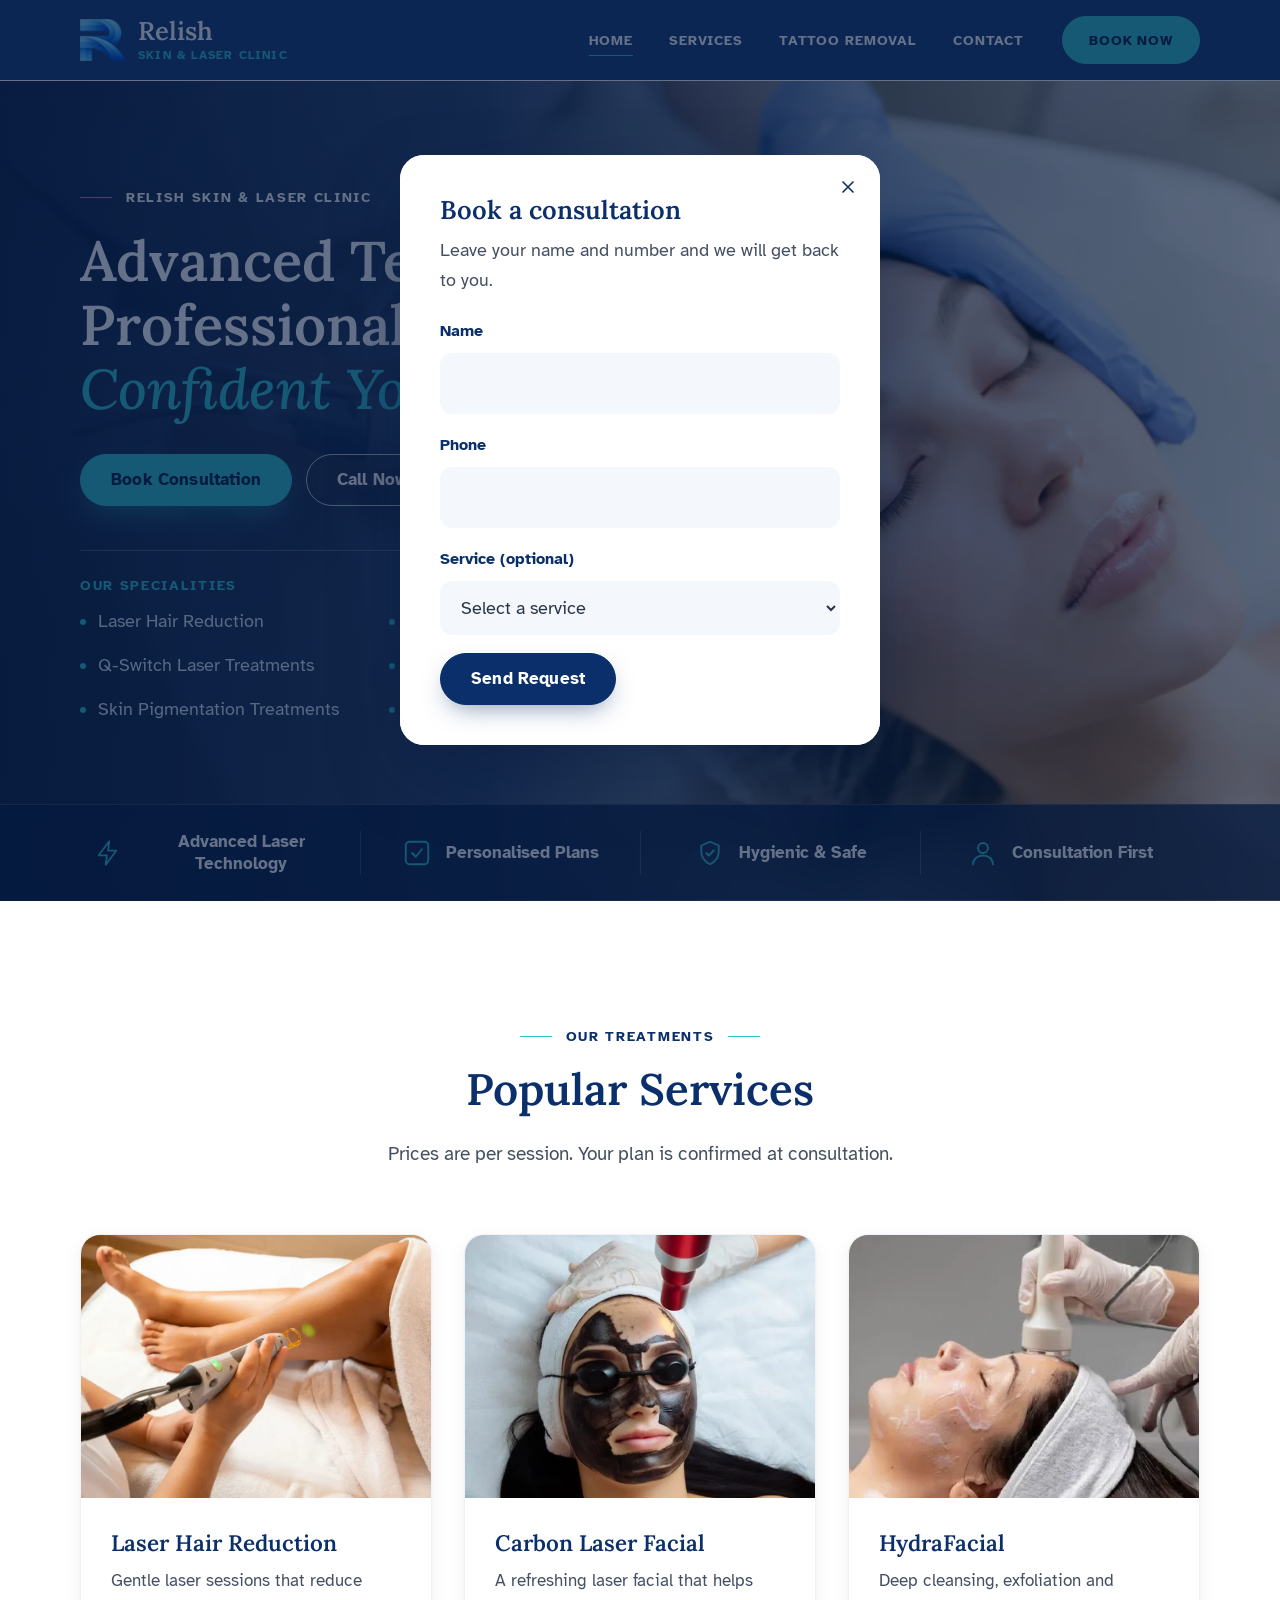
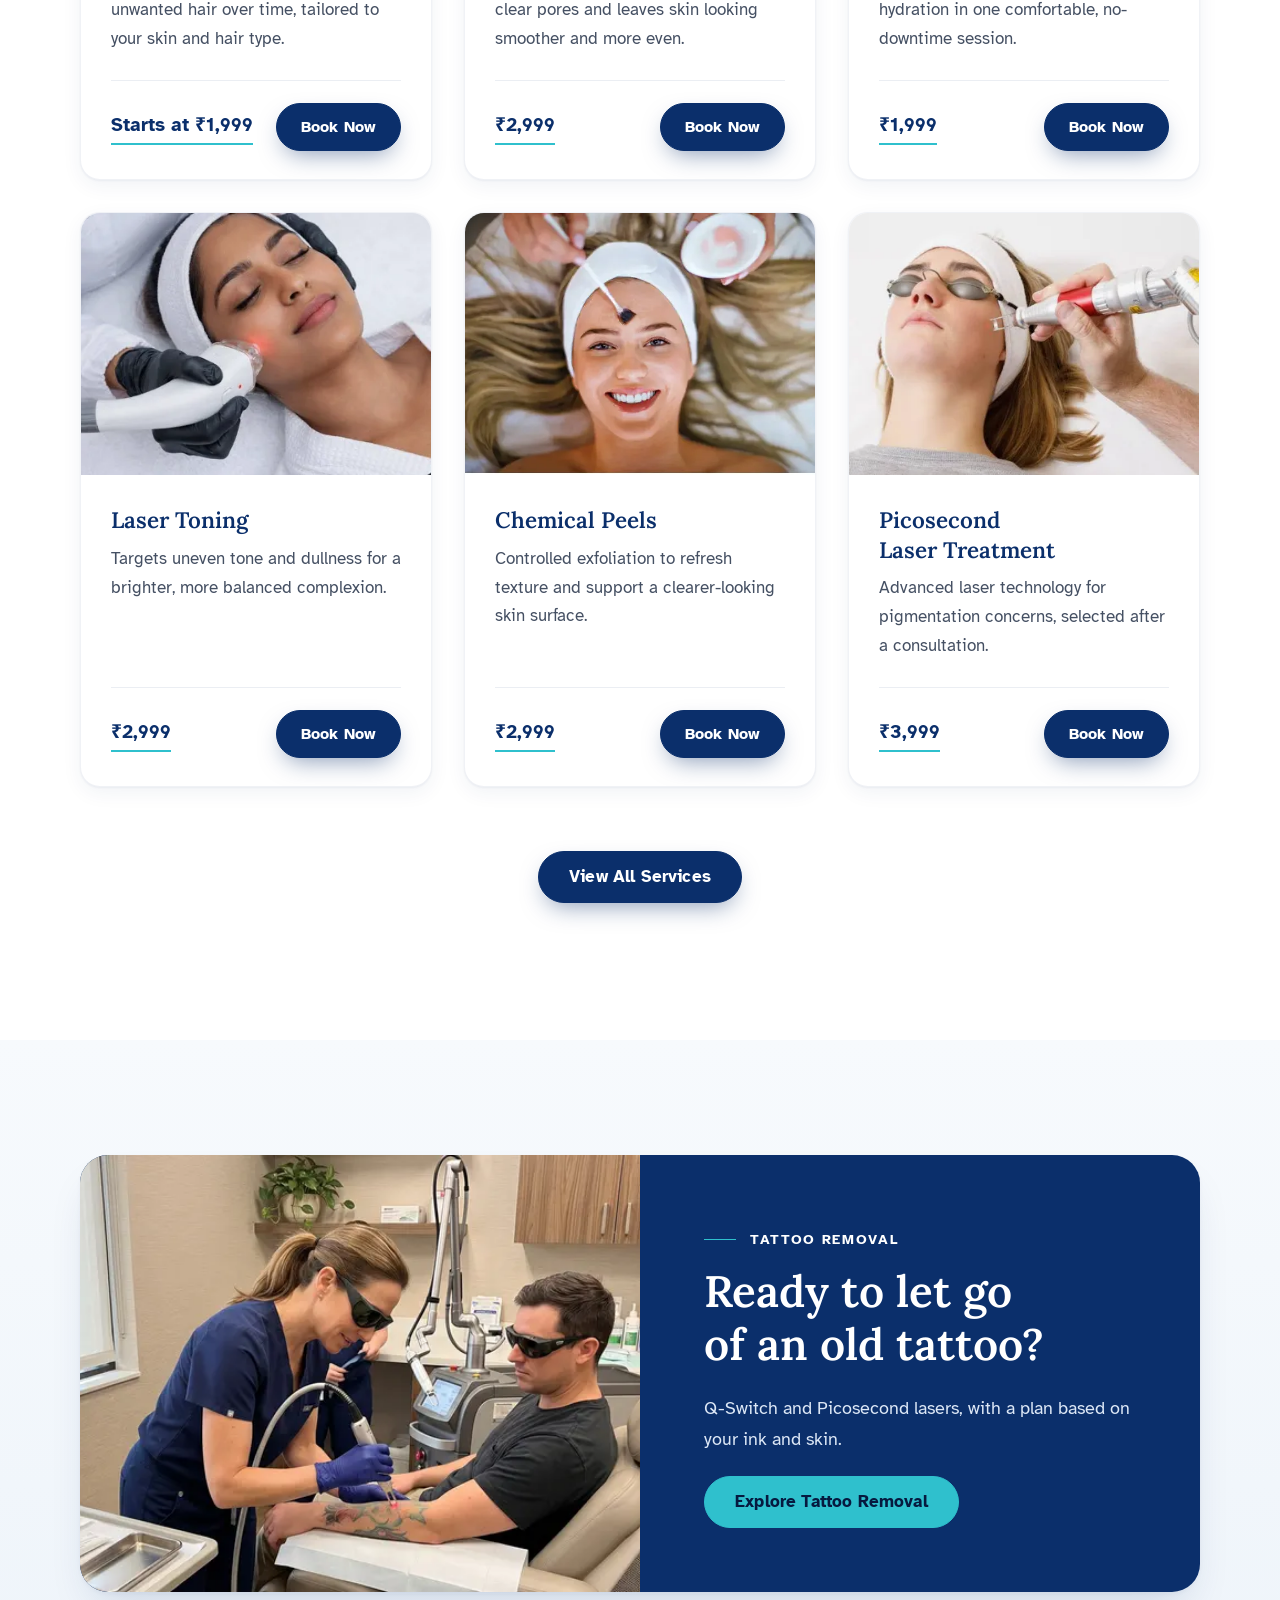
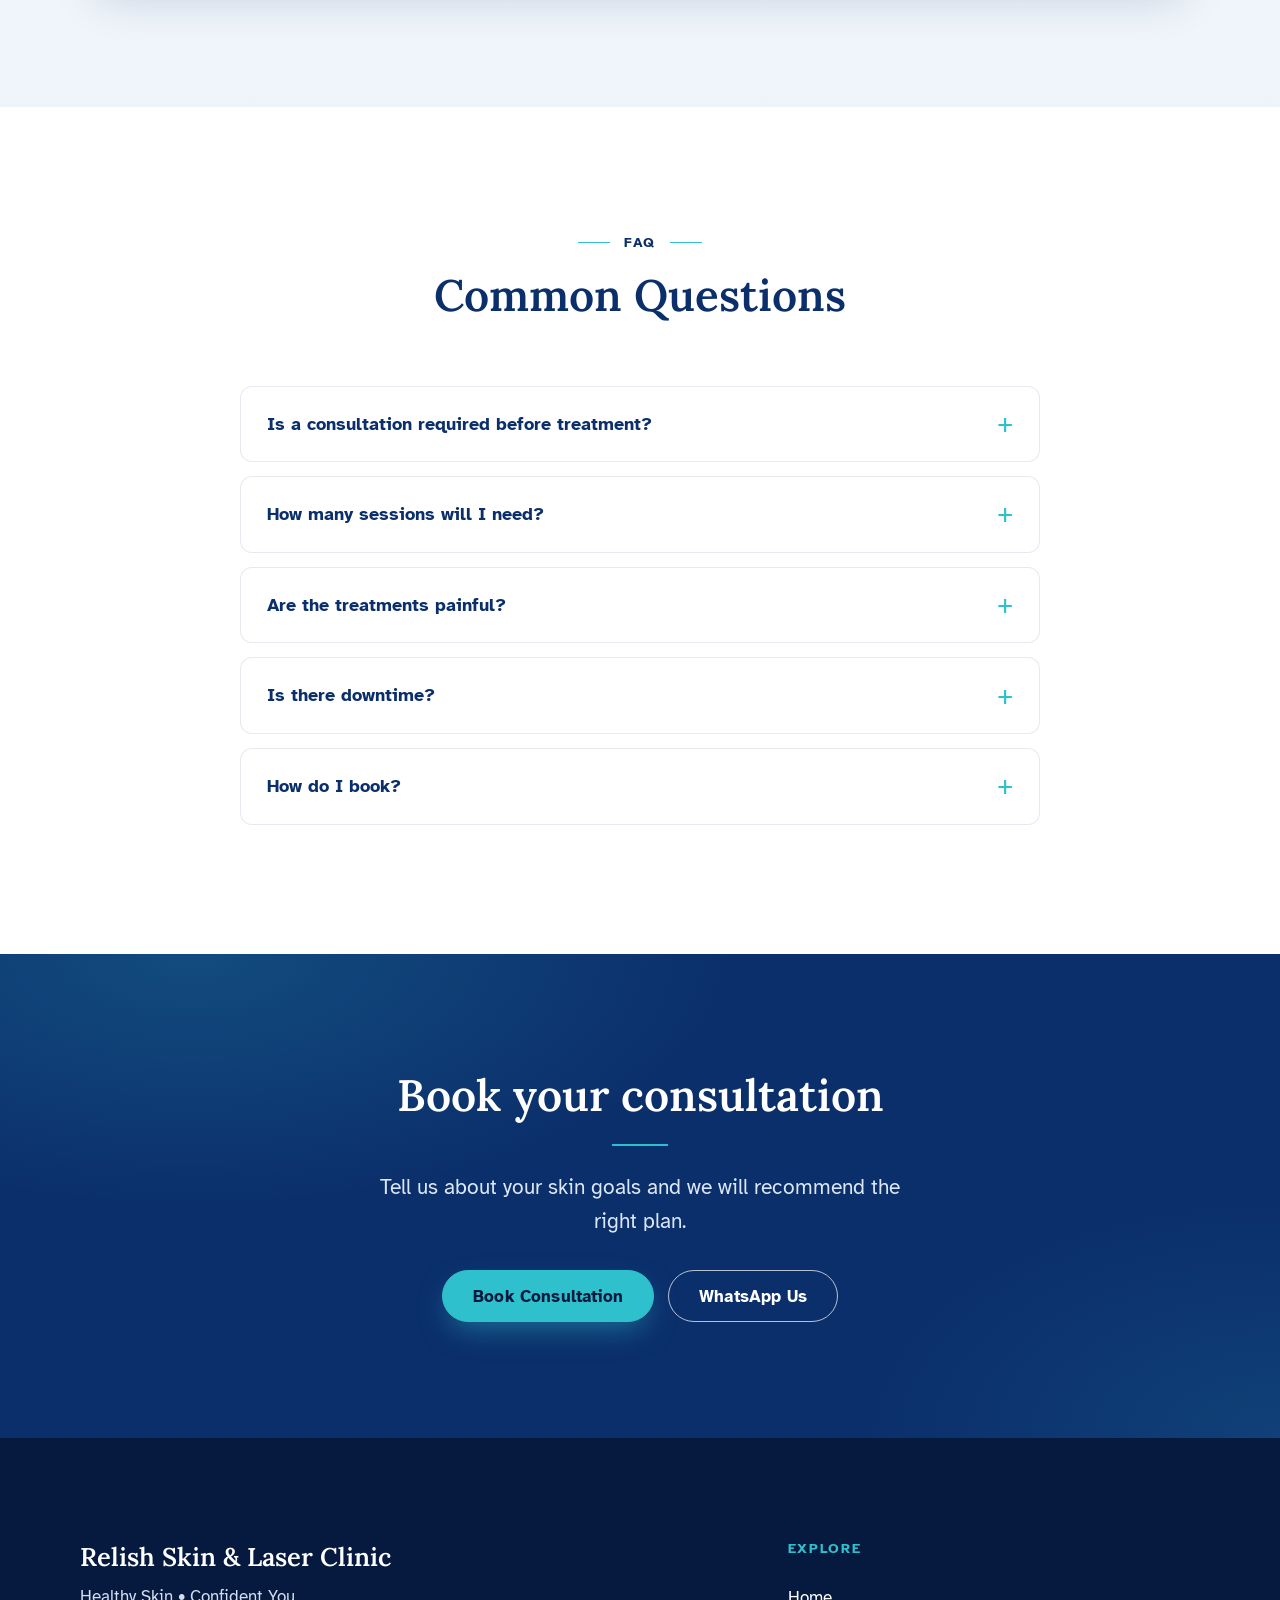
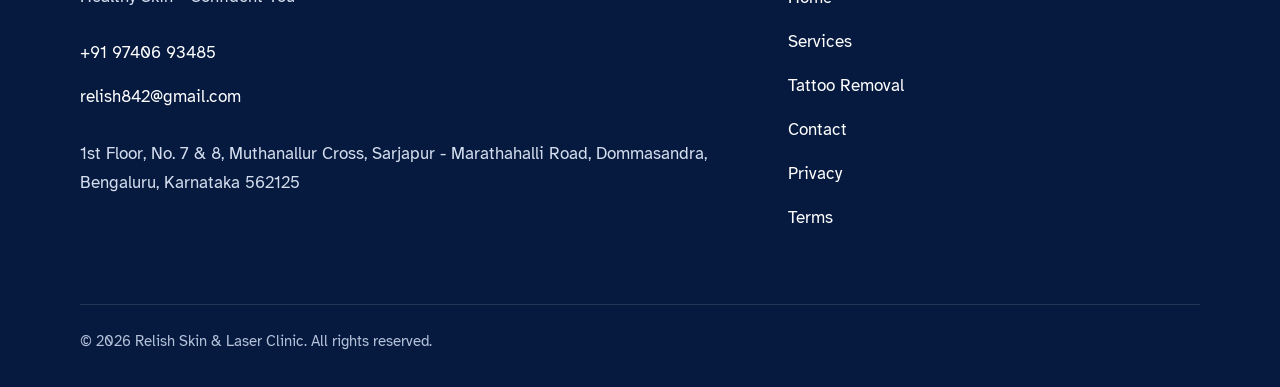
==== index.html @ a8340daa "refactor: update branding assets to webp/png and adjust favicon configurations" ====
<!DOCTYPE html>
<html lang="en">
<head>
<meta charset="utf-8">
<meta name="viewport" content="width=device-width,initial-scale=1">
<title>Relish Skin &amp; Laser Clinic | Healthy Skin. Confident You.</title>
<meta name="description" content="Laser skin treatments, HydraFacial, chemical peels and tattoo removal. Book a consultation at Relish Skin &amp; Laser Clinic.">
<meta name="theme-color" content="#0B2F6B">
<link rel="canonical" href="https://www.relishclinic.com/">
<meta property="og:type" content="website">
<meta property="og:site_name" content="Relish Skin &amp; Laser Clinic">
<meta property="og:title" content="Relish Skin &amp; Laser Clinic | Healthy Skin. Confident You.">
<meta property="og:description" content="Laser skin treatments, HydraFacial, chemical peels and tattoo removal. Book a consultation at Relish Skin &amp; Laser Clinic.">
<meta property="og:url" content="https://www.relishclinic.com/">
<meta property="og:image" content="https://www.relishclinic.com/assets/img/og-image.png">
<meta property="og:image:width" content="1200">
<meta property="og:image:height" content="630">
<meta name="twitter:card" content="summary_large_image">
<meta name="twitter:title" content="Relish Skin &amp; Laser Clinic | Healthy Skin. Confident You.">
<meta name="twitter:description" content="Laser skin treatments, HydraFacial, chemical peels and tattoo removal. Book a consultation at Relish Skin &amp; Laser Clinic.">
<meta name="twitter:image" content="https://www.relishclinic.com/assets/img/og-image.png">
<link rel="icon" href="/assets/favicon.ico" sizes="32x32">
<link rel="icon" href="/assets/favicon-32.png" type="image/png" sizes="32x32">
<link rel="apple-touch-icon" href="/assets/apple-touch-icon.png">
<link rel="manifest" href="/assets/site.webmanifest">
<link rel="preload" as="image" media="(max-width:767px)" href="assets/img/hero-bg-m-720.webp" imagesrcset="assets/img/hero-bg-m-720.webp 720w, assets/img/hero-bg-m-1080.webp 1080w" imagesizes="100vw" fetchpriority="high">
<link rel="preload" as="image" media="(min-width:768px)" href="assets/img/hero-bg-1600.webp" imagesrcset="assets/img/hero-bg-900.webp 900w, assets/img/hero-bg-1600.webp 1600w, assets/img/hero-bg-2400.webp 2400w" imagesizes="100vw" fetchpriority="high">
<script>document.documentElement.classList.add("js")</script>
<link rel="stylesheet" href="css/style.min.css">
<script type="application/ld+json">
{
  "@context": "https://schema.org",
  "@type": "MedicalBusiness",
  "name": "Relish Skin & Laser Clinic",
  "url": "https://www.relishclinic.com/",
  "logo": "https://www.relishclinic.com/assets/icon-512.png",
  "image": "https://www.relishclinic.com/assets/img/og-image.png",
  "slogan": "Healthy Skin. Confident You.",
  "description": "Laser skin treatments, HydraFacial, chemical peels and tattoo removal.",
  "hasOfferCatalog": {
    "@type": "OfferCatalog",
    "name": "Treatments",
    "itemListElement": [
      {
        "@type": "Offer",
        "priceCurrency": "INR",
        "price": "3999",
        "itemOffered": {
          "@type": "Service",
          "name": "Full Body Skin Toning"
        }
      },
      {
        "@type": "Offer",
        "priceCurrency": "INR",
        "price": "4999",
        "itemOffered": {
          "@type": "Service",
          "name": "Body Pigmentation Treatment"
        }
      },
      {
        "@type": "Offer",
        "priceCurrency": "INR",
        "price": "2999",
        "itemOffered": {
          "@type": "Service",
          "name": "Skin Brightening Treatment"
        }
      },
      {
        "@type": "Offer",
        "priceCurrency": "INR",
        "price": "2500",
        "itemOffered": {
          "@type": "Service",
          "name": "Laser Skin Rejuvenation"
        }
      },
      {
        "@type": "Offer",
        "priceCurrency": "INR",
        "price": "2999",
        "itemOffered": {
          "@type": "Service",
          "name": "Laser Toning"
        }
      },
      {
        "@type": "Offer",
        "priceCurrency": "INR",
        "price": "2999",
        "itemOffered": {
          "@type": "Service",
          "name": "Carbon Laser Facial"
        }
      },
      {
        "@type": "Offer",
        "priceCurrency": "INR",
        "price": "3999",
        "itemOffered": {
          "@type": "Service",
          "name": "Q-Switch Laser Treatment"
        }
      },
      {
        "@type": "Offer",
        "priceCurrency": "INR",
        "price": "3999",
        "itemOffered": {
          "@type": "Service",
          "name": "Picosecond Laser Treatment"
        }
      },
      {
        "@type": "Offer",
        "priceCurrency": "INR",
        "price": "1999",
        "itemOffered": {
          "@type": "Service",
          "name": "Laser Hair Reduction"
        }
      },
      {
        "@type": "Offer",
        "priceCurrency": "INR",
        "price": "2999",
        "itemOffered": {
          "@type": "Service",
          "name": "Chemical Peels"
        }
      },
      {
        "@type": "Offer",
        "priceCurrency": "INR",
        "price": "1999",
        "itemOffered": {
          "@type": "Service",
          "name": "HydraFacial"
        }
      },
      {
        "@type": "Offer",
        "priceCurrency": "INR",
        "price": "2999",
        "itemOffered": {
          "@type": "Service",
          "name": "Skin Booster"
        }
      }
    ]
  },
  "telephone": "+919740693485",
  "email": "relish842@gmail.com",
  "address": {
    "@type": "PostalAddress",
    "streetAddress": "1st Floor, No. 7 & 8, Muthanallur Cross, Sarjapur - Marathahalli Road, Dommasandra",
    "addressLocality": "Bengaluru",
    "addressRegion": "Karnataka",
    "postalCode": "562125",
    "addressCountry": "IN"
  }
}
</script>
<script src="js/main.min.js" defer></script>
</head>
<body>
<a class="skip-link" href="#main">Skip to content</a>
<dialog class="modal" id="enquiry" tabindex="-1" aria-labelledby="enquiry-title">
  <button class="modal__close" type="button" data-modal-close aria-label="Close"><svg viewBox="0 0 24 24" aria-hidden="true"><path d="M6 6l12 12M18 6 6 18"/></svg></button>
  <form class="form modal__form" id="popup-form" data-lead novalidate>
    <h2 id="enquiry-title">Book a consultation</h2>
    <p class="modal__lead">Leave your name and number and we will get back to you.</p>
    <div class="field"><label for="pu-name">Name</label><input id="pu-name" name="name" type="text" autocomplete="name" required><span class="error" role="alert"></span></div>
    <div class="field"><label for="pu-phone">Phone</label><input id="pu-phone" name="phone" type="tel" autocomplete="tel" inputmode="tel" required><span class="error" role="alert"></span></div>
    <div class="field"><label for="pu-service">Service (optional)</label><select id="pu-service" name="service"><option value="">Select a service</option><option>Full Body Skin Toning</option><option>Body Pigmentation Treatment</option><option>Skin Brightening Treatment</option><option>Laser Skin Rejuvenation</option><option>Laser Toning</option><option>Carbon Laser Facial</option><option>Q-Switch Laser Treatment</option><option>Picosecond Laser Treatment</option><option>Laser Hair Reduction</option><option>Chemical Peels</option><option>HydraFacial</option><option>Skin Booster</option><option>Tattoo Removal</option><option>Not sure / General enquiry</option></select></div>
    <input type="hidden" name="message" value="Enquiry sent from the website pop-up">
    <div class="hp" aria-hidden="true"><label>Leave empty<input type="text" name="website" tabindex="-1" autocomplete="off"></label></div>
    <button class="btn btn--primary" type="submit">Send Request</button>
    <div class="form-status" role="status" aria-live="polite"></div>
  </form>
</dialog>
<script>(function(){var d=document.getElementById("enquiry");if(!d||!d.showModal)return;try{if(sessionStorage.getItem("relish-enquiry-sent"))return}catch(e){}var n=performance.getEntriesByType&&performance.getEntriesByType("navigation")[0],t=n?n.type:(performance.navigation&&performance.navigation.type===1?"reload":"navigate"),inner=false;try{inner=!!document.referrer&&new URL(document.referrer).host===location.host}catch(e){}if(t==="reload"||(t==="navigate"&&!inner)){d.showModal();d.focus();document.body.classList.add("no-scroll")}})()</script>
<header class="site-header">
  <div class="container site-header__inner">
    <a class="logo" href="/">
      <img src="assets/logo-112.webp" alt="" width="46" height="46">
      <span class="logo__text">Relish <small>Skin &amp; Laser Clinic</small></span>
    </a>
    <button class="nav-toggle" type="button" aria-expanded="false" aria-controls="site-nav" aria-label="Open menu"><span></span><span></span><span></span></button>
    <nav class="nav" id="site-nav" aria-label="Main">
      <a href="/" aria-current="page">Home</a>
      <a href="services.html">Services</a>
      <a href="tattoo-removal.html">Tattoo Removal</a>
      <a href="contact.html">Contact</a>
      <a class="btn" href="contact.html">Book Now</a>
    </nav>
  </div>
</header>
<main id="main">
  <section class="hero">
    <picture class="hero__bg">
      <source media="(max-width:767px)" srcset="assets/img/hero-bg-m-720.webp 720w, assets/img/hero-bg-m-1080.webp 1080w" sizes="100vw">
      <img src="assets/img/hero-bg-1600.webp" srcset="assets/img/hero-bg-900.webp 900w, assets/img/hero-bg-1600.webp 1600w, assets/img/hero-bg-2400.webp 2400w" sizes="100vw" alt="A client relaxing during a laser skin treatment at Relish Skin &amp; Laser Clinic" width="1600" height="1067" fetchpriority="high" decoding="async">
    </picture>
    <div class="container hero__inner">
      <div class="hero__text">
        <span class="eyebrow">Relish Skin &amp; Laser Clinic</span>
        <h1><span>Advanced Technology.</span> <span>Professional Care.</span> <em>Confident You.</em></h1>
        <div class="hero__actions">
          <a class="btn btn--primary" href="contact.html">Book Consultation</a>
          <a class="btn btn--outline" data-clinic-link="tel" href="#">Call Now</a>
        </div>
        <div class="hero__spec">
          <p class="hero__spec-title">Our Specialities</p>
          <ul class="hero__spec-list">
            <li><a href="services.html#laser-hair-reduction">Laser Hair Reduction</a></li>
            <li><a href="tattoo-removal.html">Tattoo Removal</a></li>
            <li><a href="services.html#q-switch-laser-treatment">Q-Switch Laser Treatments</a></li>
            <li><a href="services.html#carbon-laser-facial">Carbon Laser Facial</a></li>
            <li><a href="services.html#body-pigmentation-treatment">Skin Pigmentation Treatments</a></li>
            <li><a href="services.html#chemical-peels">Chemical Peels</a></li>
          </ul>
        </div>
      </div>
    </div>
    <div class="trust"><div class="container"><ul class="trust__list"><li class="trust__item"><svg viewBox="0 0 24 24" aria-hidden="true"><path d="M13 2 4 14h7l-1 8 9-12h-7z"/></svg><span>Advanced Laser Technology</span></li><li class="trust__item"><svg viewBox="0 0 24 24" aria-hidden="true"><rect x="3" y="3" width="18" height="18" rx="3"/><path d="m8 12 3 3 5-6"/></svg><span>Personalised Plans</span></li><li class="trust__item"><svg viewBox="0 0 24 24" aria-hidden="true"><path d="M12 3 5 6v5c0 4.5 3 8 7 10 4-2 7-5.5 7-10V6z"/><path d="m9 12 2 2 4-4"/></svg><span>Hygienic &amp; Safe</span></li><li class="trust__item"><svg viewBox="0 0 24 24" aria-hidden="true"><circle cx="12" cy="8" r="4"/><path d="M4 21c0-4 3.6-7 8-7s8 3 8 7"/></svg><span>Consultation First</span></li></ul></div></div>
  </section>


  <section class="section" id="popular">
    <div class="container">
      <div class="section-head section-head--center"><span class="eyebrow">Our treatments</span><h2>Popular Services</h2><hr class="divider"><p>Prices are per session. Your plan is confirmed at consultation.</p></div>
      <div class="cards">
        <article class="card">
          <img src="assets/img/svc-laser-hair-reduction.webp" alt="Laser handpiece being used on a client's leg" width="800" height="600" loading="lazy" decoding="async">
          <div class="card__body"><h3>Laser Hair Reduction</h3><p>Gentle laser sessions that reduce unwanted hair over time, tailored to your skin and hair type.</p>
            <div class="card__foot"><span class="price">Starts at ₹1,999</span><a class="btn btn--primary" href="contact.html?service=Laser%20Hair%20Reduction">Book Now</a></div></div>
        </article>
        <article class="card">
          <img src="assets/img/svc-carbon-laser-facial.webp" alt="Client lying back with a carbon mask and protective eyewear during a laser facial" width="800" height="600" loading="lazy" decoding="async">
          <div class="card__body"><h3>Carbon Laser Facial</h3><p>A refreshing laser facial that helps clear pores and leaves skin looking smoother and more even.</p>
            <div class="card__foot"><span class="price">₹2,999</span><a class="btn btn--primary" href="contact.html?service=Carbon%20Laser%20Facial">Book Now</a></div></div>
        </article>
        <article class="card">
          <img src="assets/img/svc-hydrafacial.webp" alt="Client with eyes closed while a gloved practitioner uses a handheld facial device on the forehead" width="800" height="600" loading="lazy" decoding="async">
          <div class="card__body"><h3>HydraFacial</h3><p>Deep cleansing, exfoliation and hydration in one comfortable, no-downtime session.</p>
            <div class="card__foot"><span class="price">₹1,999</span><a class="btn btn--primary" href="contact.html?service=HydraFacial">Book Now</a></div></div>
        </article>
        <article class="card">
          <img src="assets/img/svc-laser-toning.webp" alt="Client with eyes closed while a laser handpiece with a red light is used on the cheek" width="800" height="600" loading="lazy" decoding="async">
          <div class="card__body"><h3>Laser Toning</h3><p>Targets uneven tone and dullness for a brighter, more balanced complexion.</p>
            <div class="card__foot"><span class="price">₹2,999</span><a class="btn btn--primary" href="contact.html?service=Laser%20Toning">Book Now</a></div></div>
        </article>
        <article class="card">
          <img src="assets/img/svc-chemical-peels.webp" alt="Client with a peel mask being applied to the face with a brush" width="800" height="600" loading="lazy" decoding="async">
          <div class="card__body"><h3>Chemical Peels</h3><p>Controlled exfoliation to refresh texture and support a clearer-looking skin surface.</p>
            <div class="card__foot"><span class="price">₹2,999</span><a class="btn btn--primary" href="contact.html?service=Chemical%20Peels">Book Now</a></div></div>
        </article>
        <article class="card">
          <img src="assets/img/svc-picosecond-laser.webp" alt="Client wearing protective eyewear while a laser handpiece is used near the cheek" width="800" height="600" loading="lazy" decoding="async">
          <div class="card__body"><h3>Picosecond Laser Treatment</h3><p>Advanced laser technology for pigmentation concerns, selected after a consultation.</p>
            <div class="card__foot"><span class="price">₹3,999</span><a class="btn btn--primary" href="contact.html?service=Picosecond%20Laser%20Treatment">Book Now</a></div></div>
        </article>
      </div>
      <p class="center"><a class="btn btn--primary" href="services.html">View All Services</a></p>
    </div>
  </section>


  <section class="section section--mist">
    <div class="container">
      <div class="banner">
        <div class="banner__media"><img src="assets/img/tattoo-banner-800.webp" srcset="assets/img/tattoo-banner-800.webp 800w, assets/img/tattoo-banner-1400.webp 1400w" sizes="(min-width:768px) 50vw, 100vw" alt="A clinician performing laser tattoo removal on a patient's forearm, both wearing protective eyewear" width="1400" height="692" loading="lazy" decoding="async"></div>
        <div class="banner__body">
          <span class="eyebrow">Tattoo Removal</span><h2>Ready to let go of an old tattoo?</h2>
          <p>Q-Switch and Picosecond lasers, with a plan based on your ink and skin.</p>
          <a class="btn" href="tattoo-removal.html">Explore Tattoo Removal</a>
        </div>
      </div>
    </div>
  </section>

  <section class="section" id="faq">
    <div class="container">
      <div class="section-head section-head--center"><span class="eyebrow">FAQ</span><h2>Common Questions</h2><hr class="divider"></div>
      <div class="faq"><details><summary>Is a consultation required before treatment?</summary><p>Yes. A short consultation lets our team understand your skin and goals and recommend the right treatment.</p></details><details><summary>How many sessions will I need?</summary><p>It depends on the treatment, your skin and your goals. We will give you an honest estimate at your consultation.</p></details><details><summary>Are the treatments painful?</summary><p>Most people find them comfortable. Sensation varies by treatment and person, and we will explain what to expect beforehand.</p></details><details><summary>Is there downtime?</summary><p>Many treatments, such as HydraFacial, have little or none. We will explain aftercare for your specific treatment.</p></details><details><summary>How do I book?</summary><p>Use the Book Consultation button, call us, or message us on WhatsApp.</p></details></div>
    </div>
  </section>

  <section class="section cta">
    <div class="container">
      <h2>Book your consultation</h2><hr class="divider">
      <p class="lead">Tell us about your skin goals and we will recommend the right plan.</p>
      <div class="hero__actions">
        <a class="btn btn--primary" href="contact.html">Book Consultation</a>
        <a class="btn btn--outline" data-clinic-link="wa" href="#">WhatsApp Us</a>
      </div>
    </div>
  </section>
</main>
<footer class="site-footer">
  <div class="container">
    <div class="footer-grid">
      <div>
        <h3>Relish Skin &amp; Laser Clinic</h3>
        <p>Healthy Skin • Confident You</p>
        <p><a data-clinic-link="tel" href="#"><span data-clinic="phone"></span></a><br>
        <a data-clinic-link="mailto" href="#"><span data-clinic="email"></span></a></p>
        <p data-clinic="address"></p>
      </div>
      <div>
        <h3>Explore</h3>
        <ul class="footer-links">
          <li><a href="/">Home</a></li><li><a href="services.html">Services</a></li>
          <li><a href="tattoo-removal.html">Tattoo Removal</a></li>
          <li><a href="contact.html">Contact</a></li><li><a href="privacy.html">Privacy</a></li><li><a href="terms.html">Terms</a></li>
        </ul>
      </div>
    </div>
    <p class="footer-bottom">&copy; <span data-year>2026</span> Relish Skin &amp; Laser Clinic. All rights reserved.</p>
  </div>
</footer>
<div class="float-actions">
  <a class="wa" data-clinic-link="wa" href="#" aria-label="Chat on WhatsApp"><svg viewBox="0 0 24 24" aria-hidden="true"><path d="M12 2a10 10 0 0 0-8.6 15L2 22l5.2-1.4A10 10 0 1 0 12 2Zm5.7 14.2c-.2.7-1.4 1.300-2 1.400-.5.1-1.200.1-1.900-.1-.4-.1-1-.3-1.700-.6-3-1.300-4.900-4.300-5-4.500-.1-.2-1.200-1.600-1.200-3s.8-2.100 1-2.400c.3-.3.600-.3.800-.3h.6c.2 0 .4 0 .6.500l.8 2c.1.200.1.300 0 .5l-.3.500-.4.400c-.1.200-.3.300-.1.600.2.300.8 1.300 1.700 2.100 1.100 1 2.100 1.300 2.400 1.500.3.100.5.100.6-.1l.9-1.100c.2-.3.400-.2.600-.1l1.900.9c.3.100.5.200.5.300.1.200.1.800-.1 1.400Z"/></svg></a>
  <a class="call" data-clinic-link="tel" href="#" aria-label="Call the clinic"><svg viewBox="0 0 24 24" aria-hidden="true"><path d="M6.6 10.800a15 15 0 0 0 6.600 6.600l2.200-2.200a1 1 0 0 1 1-.2c1.100.4 2.300.6 3.600.6a1 1 0 0 1 1 1V20a1 1 0 0 1-1 1A17 17 0 0 1 3 4a1 1 0 0 1 1-1h3.500a1 1 0 0 1 1 1c0 1.300.2 2.500.6 3.600a1 1 0 0 1-.2 1l-2.300 2.200Z"/></svg></a>
</div>
</body>
</html>
---- css/style.min.css ----
@font-face{font-family:Lora Fallback;src:local("Georgia");size-adjust:91%}@font-face{font-family:Atkinson Fallback;src:local("Arial");size-adjust:98%}@font-face{font-family:Lora;src:url(../assets/fonts/lora-600.woff2) format("woff2");font-weight:600;font-style:normal;font-display:swap}@font-face{font-family:Lora;src:url(../assets/fonts/lora-500-italic.woff2) format("woff2");font-weight:500;font-style:italic;font-display:swap}@font-face{font-family:Atkinson Hyperlegible;src:url(../assets/fonts/atkinson-400.woff2) format("woff2");font-weight:400;font-style:normal;font-display:swap}@font-face{font-family:Atkinson Hyperlegible;src:url(../assets/fonts/atkinson-700.woff2) format("woff2");font-weight:700;font-style:normal;font-display:swap}@font-face{font-family:Rupee;src:url(../assets/fonts/rupee-700.woff2) format("woff2");font-weight:700;font-display:swap;unicode-range:U+20B9}:root{--navy:#0B2F6B;--navy-dark:#082250;--navy-deep:#061A3F;--accent:#2FC0CD;--mist:#F4F8FC;--white:#fff;--text:#2A3547;--muted:#455063;--on-dark:#DCE7F6;--font-head:"Lora","Lora Fallback",Georgia,"Times New Roman",serif;--font-body:"Atkinson Hyperlegible",Rupee,"Atkinson Fallback",system-ui,-apple-system,"Segoe UI",Roboto,Arial,sans-serif;--radius:20px;--radius-sm:12px;--shadow-sm:0 1px 2px rgba(11,47,107,.05),0 6px 20px rgba(11,47,107,.06);--shadow:0 2px 4px rgba(11,47,107,.04),0 22px 44px -16px rgba(11,47,107,.18);--container:1200px;--header-h:72px;--space-section:clamp(72px,9vw,128px);--ease:cubic-bezier(.2,.7,.2,1)}*,*:before,*:after{box-sizing:border-box}html{-webkit-text-size-adjust:100%;scroll-behavior:smooth;scroll-padding-top:var(--header-h)}body{margin:0;font-family:var(--font-body);font-size:1.125rem;line-height:1.7;color:var(--text);background:var(--white);overflow-wrap:anywhere;-webkit-font-smoothing:antialiased;text-rendering:optimizeLegibility}body.no-scroll{overflow:hidden}::selection{background:var(--accent);color:var(--navy-deep)}img,svg,video{max-width:100%;height:auto;display:block}h1,h2,h3,h4{font-family:var(--font-head);color:var(--navy);margin:0 0 .5em;font-weight:600;text-wrap:balance}h1{font-size:clamp(2.1rem,5.6vw,3.75rem);line-height:1.15}h2{font-size:clamp(1.85rem,4.2vw,2.75rem);line-height:1.2}h3{font-size:1.4rem;line-height:1.3}p{margin:0 0 1.2em;text-wrap:pretty}a{color:var(--navy)}:focus-visible{outline:3px solid var(--accent);outline-offset:3px;border-radius:4px}.container{width:100%;max-width:var(--container);margin-inline:auto;padding-inline:24px}.section{padding:var(--space-section) 0}.section--mist{background:linear-gradient(180deg,#f7fafd,#eef4fa)}.divider{width:56px;height:2px;background:var(--accent);border:0;margin:0 0 1.5rem}.skip-link{position:absolute;left:-9999px;top:8px;background:var(--navy);color:#fff;padding:10px 16px;z-index:200;border-radius:8px}.skip-link:focus{left:8px}.sr-only{position:absolute;width:1px;height:1px;overflow:hidden;clip:rect(0 0 0 0);white-space:nowrap}.lead{font-size:1.3rem;line-height:1.65}.eyebrow{display:inline-flex;align-items:center;gap:14px;font:700 .875rem var(--font-body);letter-spacing:.12em;text-transform:uppercase;color:var(--navy);margin-bottom:1.1rem}.eyebrow:before{content:"";width:32px;height:1px;background:var(--accent)}.section-head--center .eyebrow:after{content:"";width:32px;height:1px;background:var(--accent)}.section-head{max-width:680px;margin-bottom:clamp(40px,5vw,72px)}.section-head p{color:var(--muted);font-size:1.2rem;margin:0}.section-head .divider{display:none}.section-head--center{margin-inline:auto;text-align:center}.btn{display:inline-flex;align-items:center;justify-content:center;gap:8px;min-height:52px;padding:13px 30px;border-radius:999px;border:1.5px solid var(--navy);font:700 1.0625rem var(--font-body);letter-spacing:.01em;text-decoration:none;cursor:pointer;transition:background .25s,color .25s,border-color .25s,transform .25s var(--ease),box-shadow .25s}.btn:hover{transform:translateY(-2px)}.btn--primary{background:var(--navy);color:#fff;box-shadow:0 10px 24px -8px #0b2f6b80}.btn--primary:hover{background:var(--navy-dark);box-shadow:0 14px 28px -8px #0b2f6b8c}.btn--outline{background:transparent;color:var(--navy);border-color:var(--navy)}.btn--outline:hover{background:var(--navy);color:#fff}.btn[disabled]{opacity:.6;cursor:not-allowed;transform:none}.hero .btn--primary,.cta .btn--primary,.banner .btn{background:var(--accent);color:var(--navy-deep);border-color:var(--accent)}.hero .btn--primary,.cta .btn--primary{box-shadow:0 12px 30px -8px #2fc0cd80}.hero .btn--primary:hover,.cta .btn--primary:hover,.banner .btn:hover{background:#fff;border-color:#fff}.hero .btn--outline,.cta .btn--outline{color:#fff;border-color:#ffffffb3}.hero .btn--outline:hover,.cta .btn--outline:hover{background:#fff;color:var(--navy);border-color:#fff}.site-header{position:sticky;top:0;z-index:100;isolation:isolate;color:#fff;border-bottom:1px solid rgba(255,255,255,.05)}.site-header:before{content:"";position:absolute;inset:0;z-index:-1;background:#0b2f6bf0;-webkit-backdrop-filter:blur(14px);backdrop-filter:blur(14px)}.site-header__inner{display:flex;align-items:center;justify-content:space-between;height:var(--header-h)}.logo{display:inline-flex;align-items:center;gap:12px;color:#fff;text-decoration:none;min-height:44px}.logo img{width:46px;height:46px;object-fit:contain}.logo__text{font-family:var(--font-head);font-size:1.6rem;font-weight:600;line-height:1}.logo__text small{display:block;font:700 .75rem var(--font-body);letter-spacing:.1em;text-transform:uppercase;color:var(--accent);margin-top:5px}.nav-toggle{display:inline-flex;flex-direction:column;justify-content:center;gap:6px;width:44px;height:44px;padding:10px;background:none;border:0;cursor:pointer}.nav-toggle span{display:block;height:1.5px;background:#fff;transition:transform .3s var(--ease),opacity .25s}.nav-toggle[aria-expanded=true] span:nth-child(1){transform:translateY(7.5px) rotate(45deg)}.nav-toggle[aria-expanded=true] span:nth-child(2){opacity:0}.nav-toggle[aria-expanded=true] span:nth-child(3){transform:translateY(-7.5px) rotate(-45deg)}.nav{position:fixed;inset:var(--header-h) 0 0 0;background:var(--navy-deep);padding:32px 24px;display:none;flex-direction:column;gap:2px;overflow-y:auto}.nav.is-open{display:flex}.nav a{color:#fff;text-decoration:none;font:600 1.5rem var(--font-head);padding:14px 4px;min-height:56px;border-bottom:1px solid rgba(255,255,255,.1)}.nav a:hover,.nav a[aria-current=page]{color:var(--accent)}.nav .btn{margin-top:28px;background:var(--accent);color:var(--navy-deep);border-color:var(--accent);font:700 1.0625rem var(--font-body);border-bottom:1.5px solid var(--accent);box-shadow:none}.nav .btn:hover{color:var(--navy-deep)}.site-footer{background:var(--navy-deep);color:#d3ddee;padding:clamp(64px,8vw,104px) 0 32px;font-size:1.0625rem}.site-footer h3{font:700 .875rem var(--font-body);letter-spacing:.12em;text-transform:uppercase;color:var(--accent);margin-bottom:1.2rem}.footer-grid>div:first-child h3{font:600 1.6rem var(--font-head);letter-spacing:0;text-transform:none;color:#fff;margin-bottom:.6rem}.site-footer a{color:#fff;text-decoration:none;transition:color .2s}.site-footer a:hover{color:var(--accent)}.footer-grid{display:grid;gap:48px;grid-template-columns:1fr}.footer-links{list-style:none;margin:0;padding:0}.footer-links li{margin:0}.footer-links a,.site-footer p a{display:inline-flex;align-items:center;min-height:44px}.footer-bottom{margin:clamp(40px,5vw,64px) 0 0;padding-top:24px;border-top:1px solid rgba(255,255,255,.12);font-size:.9375rem;color:#b4c2da}.float-actions{position:fixed;right:16px;bottom:16px;z-index:90;display:flex;flex-direction:column;gap:12px}.float-actions a{display:grid;place-items:center;width:54px;height:54px;border-radius:50%;box-shadow:0 8px 22px #00000047;color:#fff;transition:transform .25s var(--ease)}.float-actions a:active{transform:scale(.94)}.float-actions .wa{background:#1da851}.float-actions .call{background:var(--navy);border:2px solid var(--accent)}.float-actions svg{width:26px;height:26px;fill:currentColor}.hero{position:relative;isolation:isolate;color:#fff;background:var(--navy);min-height:max(700px,calc(100svh - var(--header-h)));display:flex;flex-direction:column;justify-content:flex-end}.hero__bg{position:absolute;inset:0;z-index:-2}.hero__bg img{width:100%;height:100%;object-fit:cover;object-position:50% 10%}.hero:before{content:"";position:absolute;inset:0;z-index:-1;background:linear-gradient(to top,#061a3ff7,#082250e6 45%,#082250c7 72%,#08225080)}.hero__inner{width:100%;padding-block:56px 48px}.trust{background:#061a3fc7;-webkit-backdrop-filter:blur(12px);backdrop-filter:blur(12px);border-top:1px solid rgba(255,255,255,.16);padding:22px 0}.trust__list{list-style:none;margin:0;padding:0;display:grid;grid-template-columns:1fr 1fr;gap:20px 12px}.trust__item{display:flex;flex-direction:column;align-items:center;text-align:center;gap:8px;font-size:.95rem;font-weight:700;color:#fff;line-height:1.3}.trust__item svg{width:28px;height:28px;fill:none;stroke:var(--accent);stroke-width:1.5;stroke-linecap:round;stroke-linejoin:round}.hero h1{color:#fff;font-size:clamp(1.85rem,5.2vw,3.5rem);line-height:1.15;max-width:none}.hero h1 span{display:block}.hero h1 em{display:block;font-style:italic;font-weight:500;color:var(--accent)}.hero .eyebrow{color:#fff;margin-bottom:1.4rem}.hero__spec{margin-top:44px;padding-top:26px;border-top:1px solid rgba(255,255,255,.22);max-width:640px}.hero__spec-title{margin:0 0 6px;font:700 .875rem var(--font-body);letter-spacing:.12em;text-transform:uppercase;color:var(--accent)}.hero__spec-list{list-style:none;margin:0;padding:0;display:grid;grid-template-columns:1fr;column-gap:32px}.hero__spec-list a{display:flex;align-items:center;gap:12px;min-height:44px;color:var(--on-dark);text-decoration:none;font-size:1.125rem;transition:color .2s}.hero__spec-list a:before{content:"";flex:none;width:6px;height:6px;border-radius:50%;background:var(--accent)}.hero__spec-list a:hover,.hero__spec-list a:focus-visible{color:#fff;text-decoration:underline;text-underline-offset:4px}.hero__actions{display:flex;flex-wrap:wrap;gap:14px;margin-top:32px}.cards{display:grid;gap:32px;grid-template-columns:1fr}.card{background:var(--white);border-radius:var(--radius);box-shadow:var(--shadow-sm);overflow:hidden;display:flex;flex-direction:column;border:1px solid rgba(11,47,107,.06);transition:transform .45s var(--ease),box-shadow .45s var(--ease)}.card:hover{transform:translateY(-6px);box-shadow:var(--shadow)}.card>img{width:100%;aspect-ratio:4/3;object-fit:cover;transition:transform .8s var(--ease)}.card:hover>img{transform:scale(1.05)}.card__body{padding:30px 30px 28px;display:flex;flex-direction:column;flex:1}.card__body h3{margin-bottom:.45em}.card__body p{flex:1;color:var(--muted);font-size:1.0625rem}.card__foot{display:flex;align-items:center;justify-content:space-between;gap:12px;flex-wrap:wrap;margin-top:6px;padding-top:22px;border-top:1px solid rgba(11,47,107,.08)}.card__foot .btn{padding:11px 24px;min-height:48px;font-size:1rem}.price{font-weight:700;font-size:1.2rem;color:var(--navy);font-variant-numeric:tabular-nums;border-bottom:2px solid var(--accent);padding-bottom:2px}.center{text-align:center;margin-top:clamp(40px,5vw,64px)}.media{border-radius:var(--radius);overflow:hidden;background:var(--mist)}.media img{width:100%;height:auto}.split{display:grid;gap:40px;align-items:center}.split>div:not(.media):not(.callout) p{color:var(--muted)}.banner{position:relative;border-radius:calc(var(--radius) + 8px);overflow:hidden;background:var(--navy);color:#fff;display:grid;box-shadow:var(--shadow)}.banner__media{min-height:220px}.banner__media img{width:100%;height:100%;object-fit:cover;object-position:62% 50%;min-height:220px;aspect-ratio:2/1}.banner__body{padding:clamp(32px,5vw,72px)}.banner h2,.banner .eyebrow{color:#fff}.banner p{color:var(--on-dark)}.faq{max-width:800px;margin-inline:auto}.faq details{background:var(--white);border:1px solid rgba(11,47,107,.1);border-radius:var(--radius-sm);margin-bottom:14px;transition:box-shadow .3s,border-color .3s}.faq details[open]{box-shadow:var(--shadow-sm);border-color:#2fc0cd8c}.faq summary{cursor:pointer;list-style:none;padding:22px 60px 22px 26px;font-weight:700;font-size:1.125rem;color:var(--navy);position:relative;min-height:56px}.faq summary::-webkit-details-marker{display:none}.faq summary:after{content:"+";position:absolute;right:26px;top:50%;transform:translateY(-50%);font:500 1.7rem/1 var(--font-body);color:var(--accent);transition:transform .3s var(--ease)}.faq details[open] summary:after{content:"\2212"}.faq details p{padding:0 26px 24px;margin:0;color:var(--muted)}.cta{background:radial-gradient(900px 420px at 15% 0%,rgba(47,192,205,.2),transparent 60%),radial-gradient(700px 400px at 100% 100%,rgba(47,192,205,.12),transparent 60%),var(--navy);color:#fff;text-align:center}.cta h2{color:#fff}.cta .divider{margin-inline:auto}.cta .lead{color:var(--on-dark);max-width:560px;margin-inline:auto}.page-hero{position:relative;color:#fff;padding:clamp(56px,8vw,112px) 0 clamp(48px,6vw,88px);background:radial-gradient(700px 360px at 85% 0%,rgba(47,192,205,.22),transparent 65%),linear-gradient(135deg,var(--navy) 0%,var(--navy-deep) 100%)}.page-hero h1{color:#fff;margin-bottom:.3em}.page-hero .divider{margin-bottom:1.4rem}.page-hero p{max-width:620px;font-size:1.3rem;margin:0;color:var(--on-dark)}.steps{list-style:none;margin:0;padding:0;display:grid;gap:24px;counter-reset:s}.steps li{counter-increment:s;background:#fff;border-radius:var(--radius);box-shadow:var(--shadow-sm);border:1px solid rgba(11,47,107,.06);padding:30px 30px 30px 88px;position:relative;color:var(--muted)}.steps li:before{content:counter(s);position:absolute;left:28px;top:28px;width:44px;height:44px;border-radius:50%;background:var(--navy);color:var(--accent);display:grid;place-items:center;font:600 1.3rem var(--font-head)}.steps strong{display:block;color:var(--navy);font:600 1.3rem var(--font-head);margin-bottom:.2em}.tick{list-style:none;margin:0 0 1rem;padding:0}.tick li{padding:8px 0 8px 36px;position:relative}.tick li:before{content:"";position:absolute;left:4px;top:1.15em;width:18px;height:1.5px;background:var(--accent)}.callout{border-left:3px solid var(--accent);background:#fff;padding:28px 30px;border-radius:0 var(--radius-sm) var(--radius-sm) 0;box-shadow:var(--shadow-sm);color:var(--muted)}.callout strong{color:var(--navy)}.contact-grid{display:grid;gap:48px}.contact-info{display:grid;gap:28px;align-content:start}.contact-info h3{margin-bottom:.15em;font:700 .875rem var(--font-body);letter-spacing:.1em;text-transform:uppercase;color:var(--muted)}.contact-info p{margin:0;font-size:1.2rem;color:var(--navy)}.contact-info p a{display:inline-flex;align-items:center;min-height:44px}.contact-media{border-radius:var(--radius);overflow:hidden;background:var(--mist)}.contact-media img{display:block;width:100%;height:auto}.form{background:#fff;border-radius:calc(var(--radius) + 4px);box-shadow:var(--shadow);padding:clamp(28px,4vw,48px);border:1px solid rgba(11,47,107,.06)}.form h2{font-size:1.75rem;margin-bottom:1em}.field{margin-bottom:22px}.field label{display:block;font-weight:700;font-size:1rem;color:var(--navy);margin-bottom:8px}.field input,.field select,.field textarea{width:100%;min-height:54px;padding:14px 16px;font:inherit;font-size:1.125rem;color:var(--text);background:var(--mist);border:1.5px solid transparent;border-radius:var(--radius-sm);transition:border-color .2s,background .2s,box-shadow .2s}.field textarea{min-height:130px;resize:vertical}.field input:hover,.field select:hover,.field textarea:hover{border-color:#c9d6e8}.field input:focus,.field select:focus,.field textarea:focus{outline:none;background:#fff;border-color:var(--accent);box-shadow:0 0 0 4px #2fc0cd33}.field .error{display:none;color:#b42318;font-size:1rem;margin-top:6px}.field.invalid .error{display:block}.field.invalid input,.field.invalid select,.field.invalid textarea{border-color:#b42318;background:#fff}.hp{position:absolute;left:-9999px;width:1px;height:1px;overflow:hidden}.form-status{margin-top:16px;padding:14px 18px;border-radius:var(--radius-sm);display:none;font-weight:700}.form-status.ok{display:block;background:#e7f6ec;color:#14532d}.form-status.err{display:block;background:#fdecea;color:#b42318}.err-page{text-align:center;padding:clamp(72px,10vw,140px) 0}.err-page img{margin:0 auto 12px;width:64px;height:auto}.err-page .divider{margin-inline:auto}.err-page .big{font:600 clamp(5rem,22vw,9rem)/1 var(--font-head);color:var(--navy);margin:0}.cta .hero__actions,.err-page .hero__actions{justify-content:center}.prose{max-width:760px}.prose h2{font-size:1.6rem;margin-top:1.8em}.prose p{color:var(--muted)}.pr-grid{display:grid;gap:32px;grid-template-columns:1fr;align-items:start}.pr{background:#fff;border-radius:var(--radius);box-shadow:var(--shadow-sm);overflow:hidden;border:1px solid rgba(11,47,107,.06)}.pr__head{background:linear-gradient(135deg,var(--navy) 0%,var(--navy-dark) 100%);color:#fff;padding:30px 28px 26px;border-bottom:3px solid var(--accent)}.pr__head h3{color:#fff;margin:0 0 6px;font-size:1.5rem}.pr__head p{margin:0;font-size:1.0625rem;color:#d3ddee}.pr__list{list-style:none;margin:0;padding:8px 0}.pr__list li+li{border-top:1px solid rgba(11,47,107,.07)}.pr__list a{display:grid;grid-template-columns:1fr auto auto;align-items:center;column-gap:14px;row-gap:6px;min-height:60px;padding:14px 28px;text-decoration:none;color:var(--text);transition:background .25s}.pr__list a:hover,.pr__list a:focus-visible{background:var(--mist)}.pr__text{display:contents}.pr__desc{grid-area:2/1/3/4;font-size:1rem;line-height:1.5;color:var(--muted)}.pr__name{grid-area:1/1;font-weight:700;font-size:1.1rem;color:var(--navy);line-height:1.35}.pr__price{grid-area:1/2;font-weight:700;font-size:1.0625rem;color:var(--navy);background:var(--mist);border-radius:999px;padding:5px 15px;white-space:nowrap;font-variant-numeric:tabular-nums;transition:background .25s,box-shadow .25s}.pr__price small{font-weight:400;font-size:.875rem;color:var(--muted);margin-right:3px}.pr__list a:hover .pr__price{background:#fff;box-shadow:inset 0 0 0 1px var(--accent)}.pr__list svg{grid-area:1/3;width:18px;height:18px;fill:none;stroke:var(--accent);stroke-width:2;stroke-linecap:round;stroke-linejoin:round;transition:transform .25s var(--ease)}.pr__list a:hover svg{transform:translate(4px)}.pr-note{display:flex;gap:12px;align-items:flex-start;justify-content:center;max-width:720px;margin:clamp(32px,4vw,56px) auto 0;font-size:1.0625rem;color:var(--muted)}.pr-note svg{flex:none;width:20px;height:20px;margin-top:2px;fill:none;stroke:var(--navy);stroke-width:1.8;stroke-linecap:round}.js .reveal{opacity:0;transition:opacity .7s var(--ease);transition-delay:var(--d,0s)}.js .reveal.in{opacity:1}.modal{border:0;padding:0;margin:auto;width:min(480px,calc(100% - 32px));max-height:calc(100dvh - 32px);overflow:auto;border-radius:calc(var(--radius) + 4px);background:#fff;color:var(--text);box-shadow:0 30px 80px -20px #061a3f8c}.modal:focus{outline:0}.modal::backdrop{background:#061a3f9e}.modal[open]{animation:modal-in .22s ease-out}@keyframes modal-in{0%{opacity:0}to{opacity:1}}.modal .form{box-shadow:none;border:0;border-radius:0;padding:clamp(28px,5vw,40px)}.modal .form h2{font-size:1.6rem;margin-bottom:.35em}.modal__lead{margin:0 0 22px;color:var(--muted)}.modal .field{margin-bottom:18px}.modal__close{position:absolute;top:10px;right:10px;width:44px;height:44px;display:grid;place-items:center;border:0;border-radius:50%;background:transparent;color:var(--navy);cursor:pointer;transition:background .2s}.modal__close:hover,.modal__close:focus-visible{background:var(--mist)}.modal__close svg{width:20px;height:20px;fill:none;stroke:currentColor;stroke-width:2;stroke-linecap:round}@media(max-width:767.98px){.hero__text{display:flex;flex-direction:column}.hero .eyebrow{align-self:flex-start}.hero__spec{order:1;margin-top:30px}.hero__spec-list{display:flex;flex-wrap:wrap;gap:10px;margin-top:14px}.hero__spec-list a{padding:0 16px;border:1px solid rgba(255,255,255,.3);border-radius:999px;font-size:1rem;white-space:nowrap;background:#061a3f59}.hero__spec-list a:before{display:none}.hero__actions{order:2;margin-top:28px}.hero__actions .btn{flex:1 1 auto;padding-inline:20px;white-space:nowrap}}@media(min-width:520px)and (max-width:767.98px){.hero__spec-list{max-width:560px}}@media(min-width:768px){.hero__spec-list{grid-template-columns:1fr 1fr}}@media(min-width:768px){.container{padding-inline:32px}.footer-grid{grid-template-columns:1.6fr 1fr}.split{grid-template-columns:1fr 1fr;gap:72px}.cards,.banner{grid-template-columns:1fr 1fr}.contact-grid{grid-template-columns:1fr 1.2fr;gap:72px}.steps{grid-template-columns:1fr 1fr}.hero{min-height:max(680px,calc(100svh - var(--header-h)))}.trust{padding:26px 0}.trust__list{grid-template-columns:repeat(4,1fr);gap:0}.trust__item{flex-direction:row;justify-content:center;gap:14px;padding-inline:14px;font-size:1.0625rem}.trust__item svg{width:30px;height:30px}.trust__item+.trust__item{border-left:1px solid rgba(255,255,255,.18)}.hero:before{background:linear-gradient(90deg,#061a3ff5,#082250cc 38%,#08225033 70%,#08225000)}.hero__inner{padding-block:96px 72px;flex:1;display:flex;align-items:center}.hero__text{max-width:880px}.hero__bg img{object-position:70% 35%}}@media(min-width:1024px){:root{--header-h:80px}.container{padding-inline:40px}.cards,.pr-grid{grid-template-columns:repeat(3,1fr)}.nav-toggle{display:none}.nav{position:static;display:flex;flex-direction:row;align-items:center;gap:8px;padding:0;background:none;overflow:visible}.nav a{position:relative;border:0;padding:10px 14px;min-height:44px;display:inline-flex;align-items:center;font:700 .9rem var(--font-body);letter-spacing:.06em;text-transform:uppercase}.nav a:not(.btn):after{content:"";position:absolute;left:14px;right:14px;bottom:6px;height:1.5px;background:var(--accent);transform:scaleX(0);transform-origin:left;transition:transform .35s var(--ease)}.nav a:not(.btn):hover:after,.nav a[aria-current=page]:after{transform:scaleX(1)}.nav a:hover,.nav a[aria-current=page]{color:#fff}.nav .btn{margin:0 0 0 16px;padding:11px 26px;border:1.5px solid var(--accent);min-height:48px;font-size:.9rem}.float-actions{display:none}}@media(prefers-reduced-motion:reduce){*{transition:none!important;animation:none!important;scroll-behavior:auto!important}.js .reveal{opacity:1}}
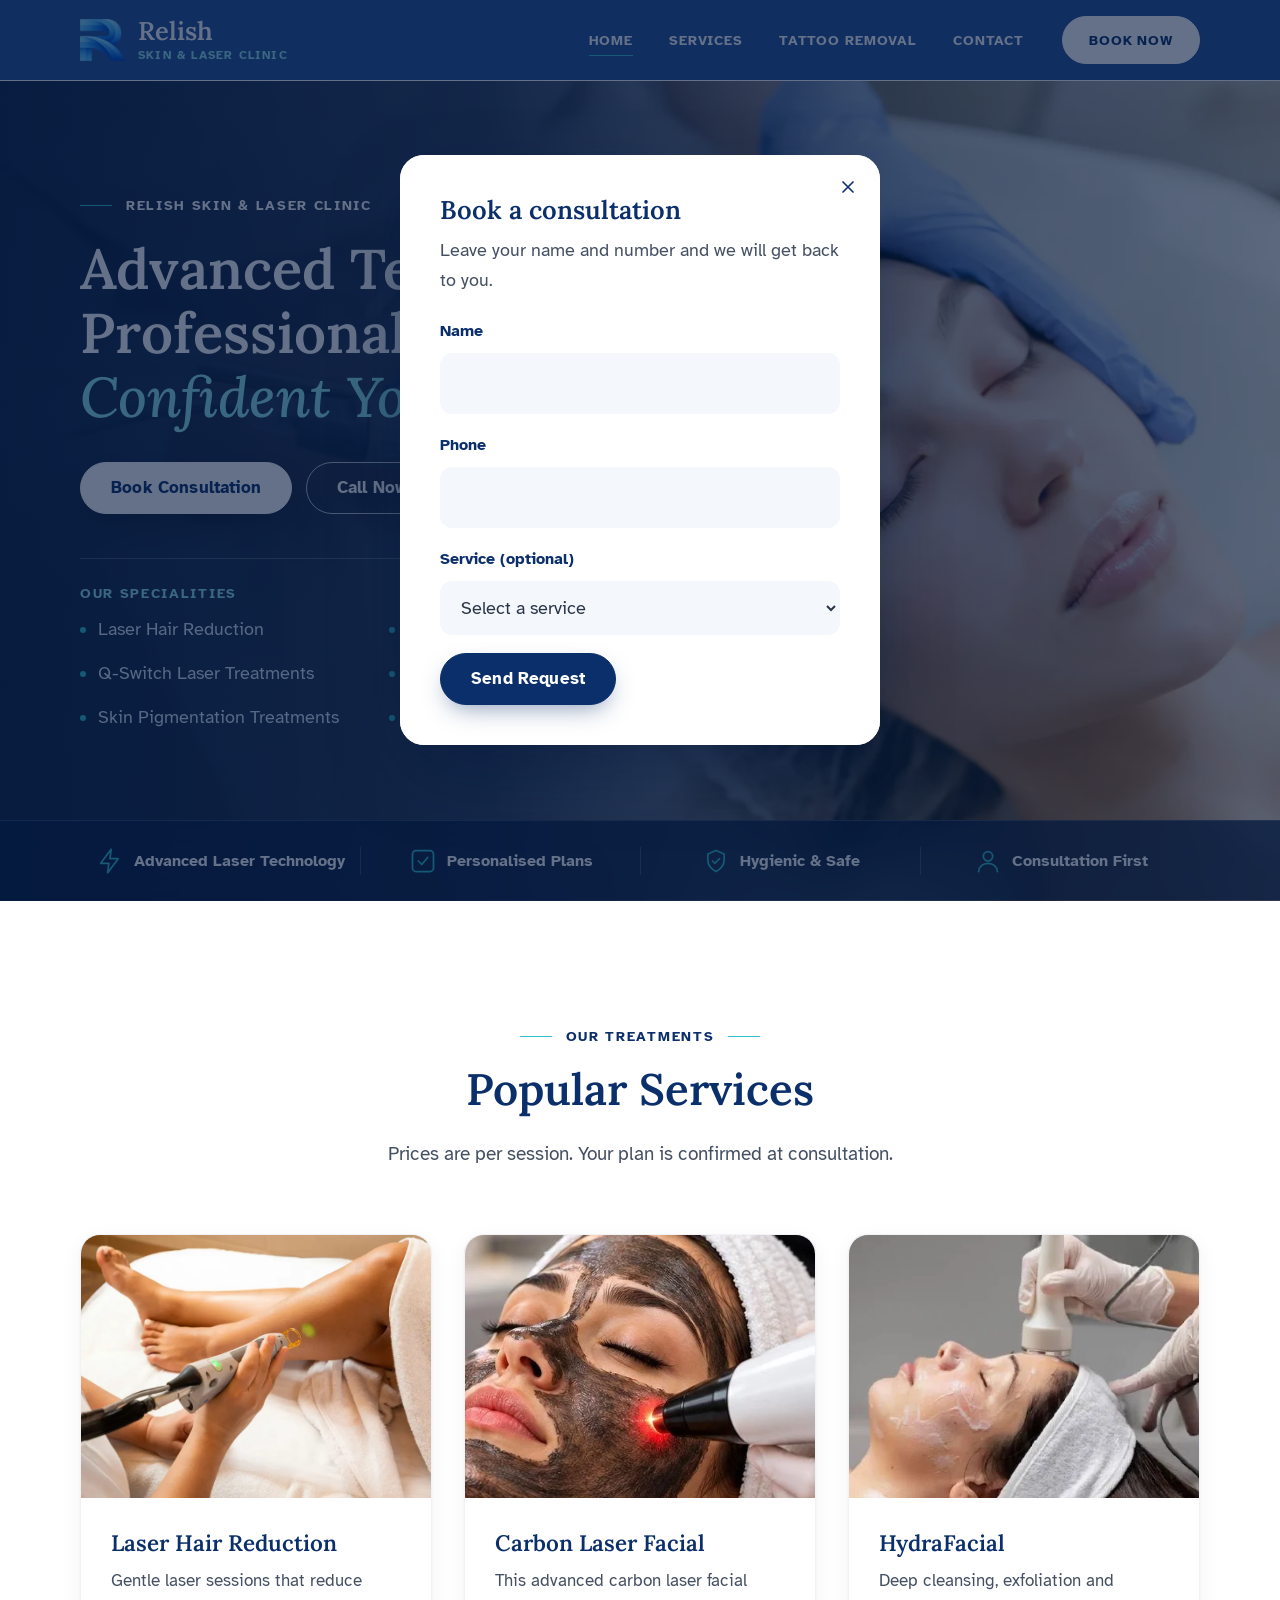
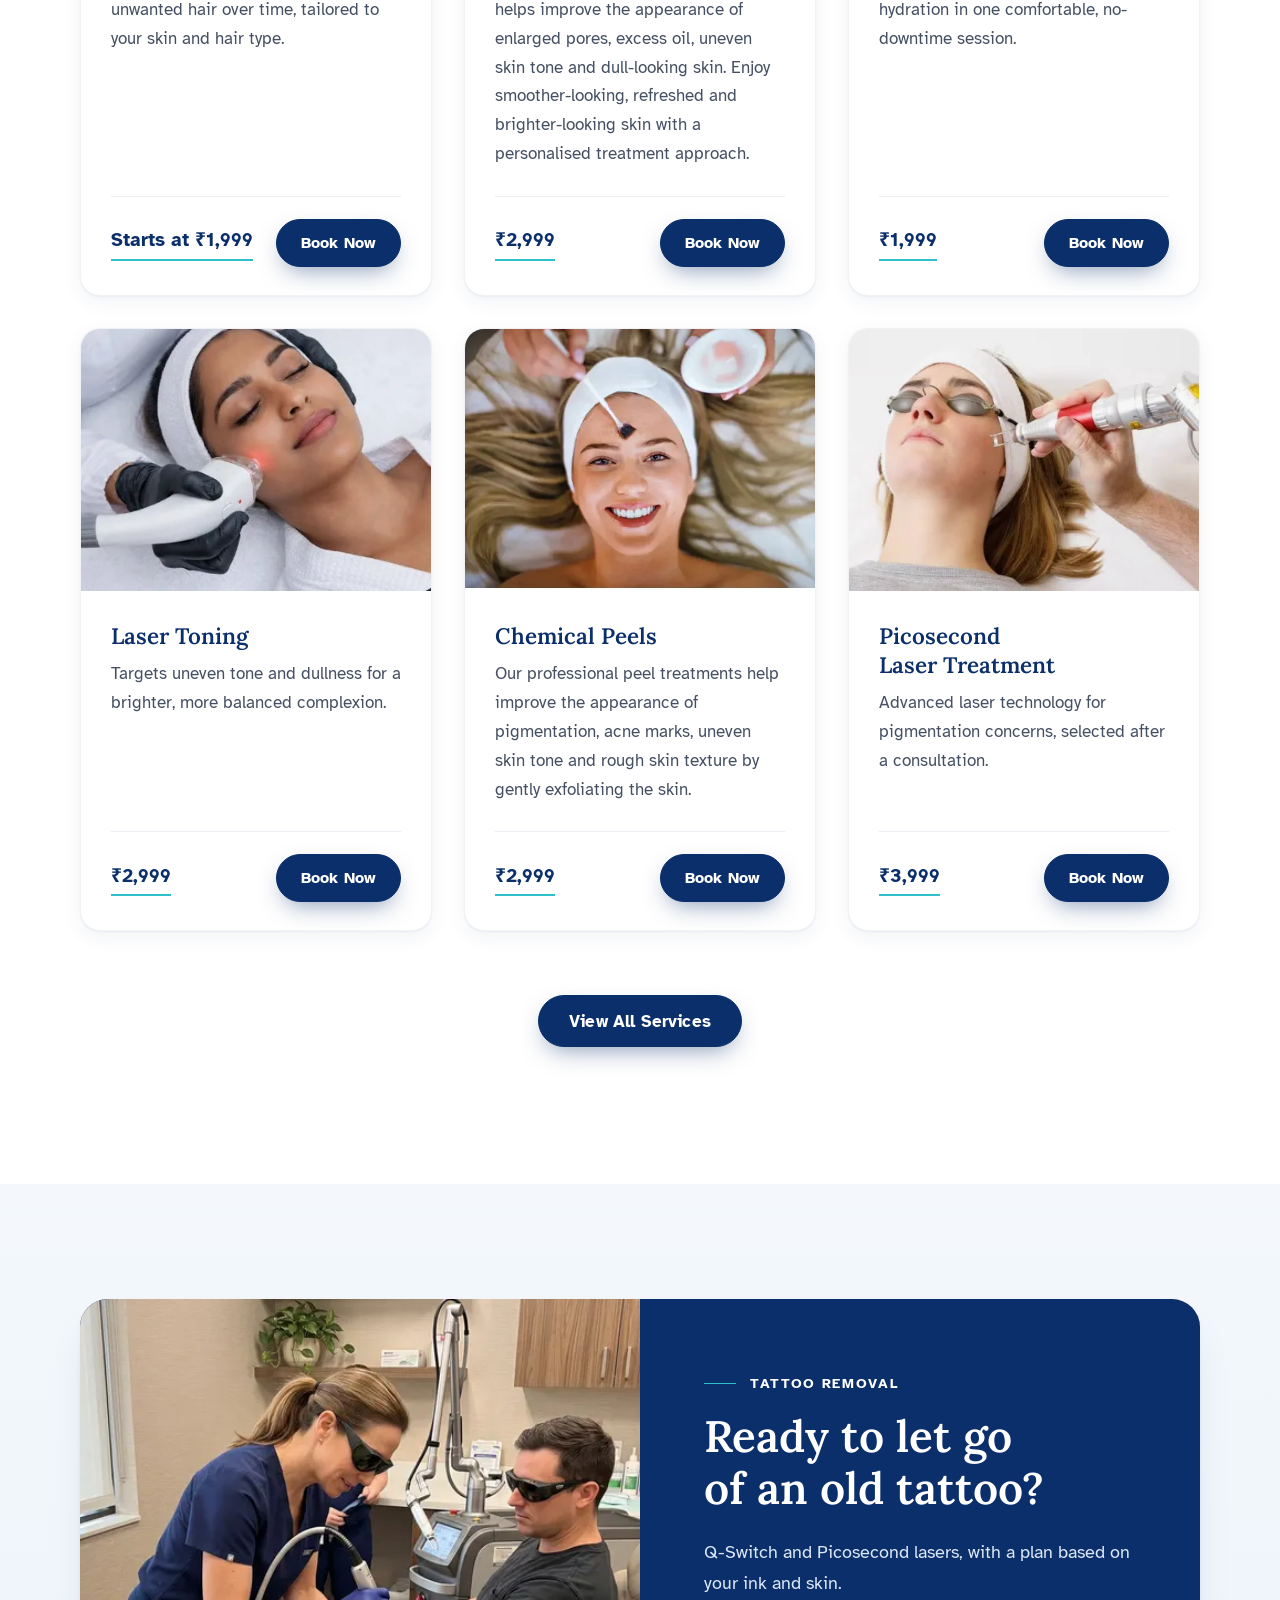
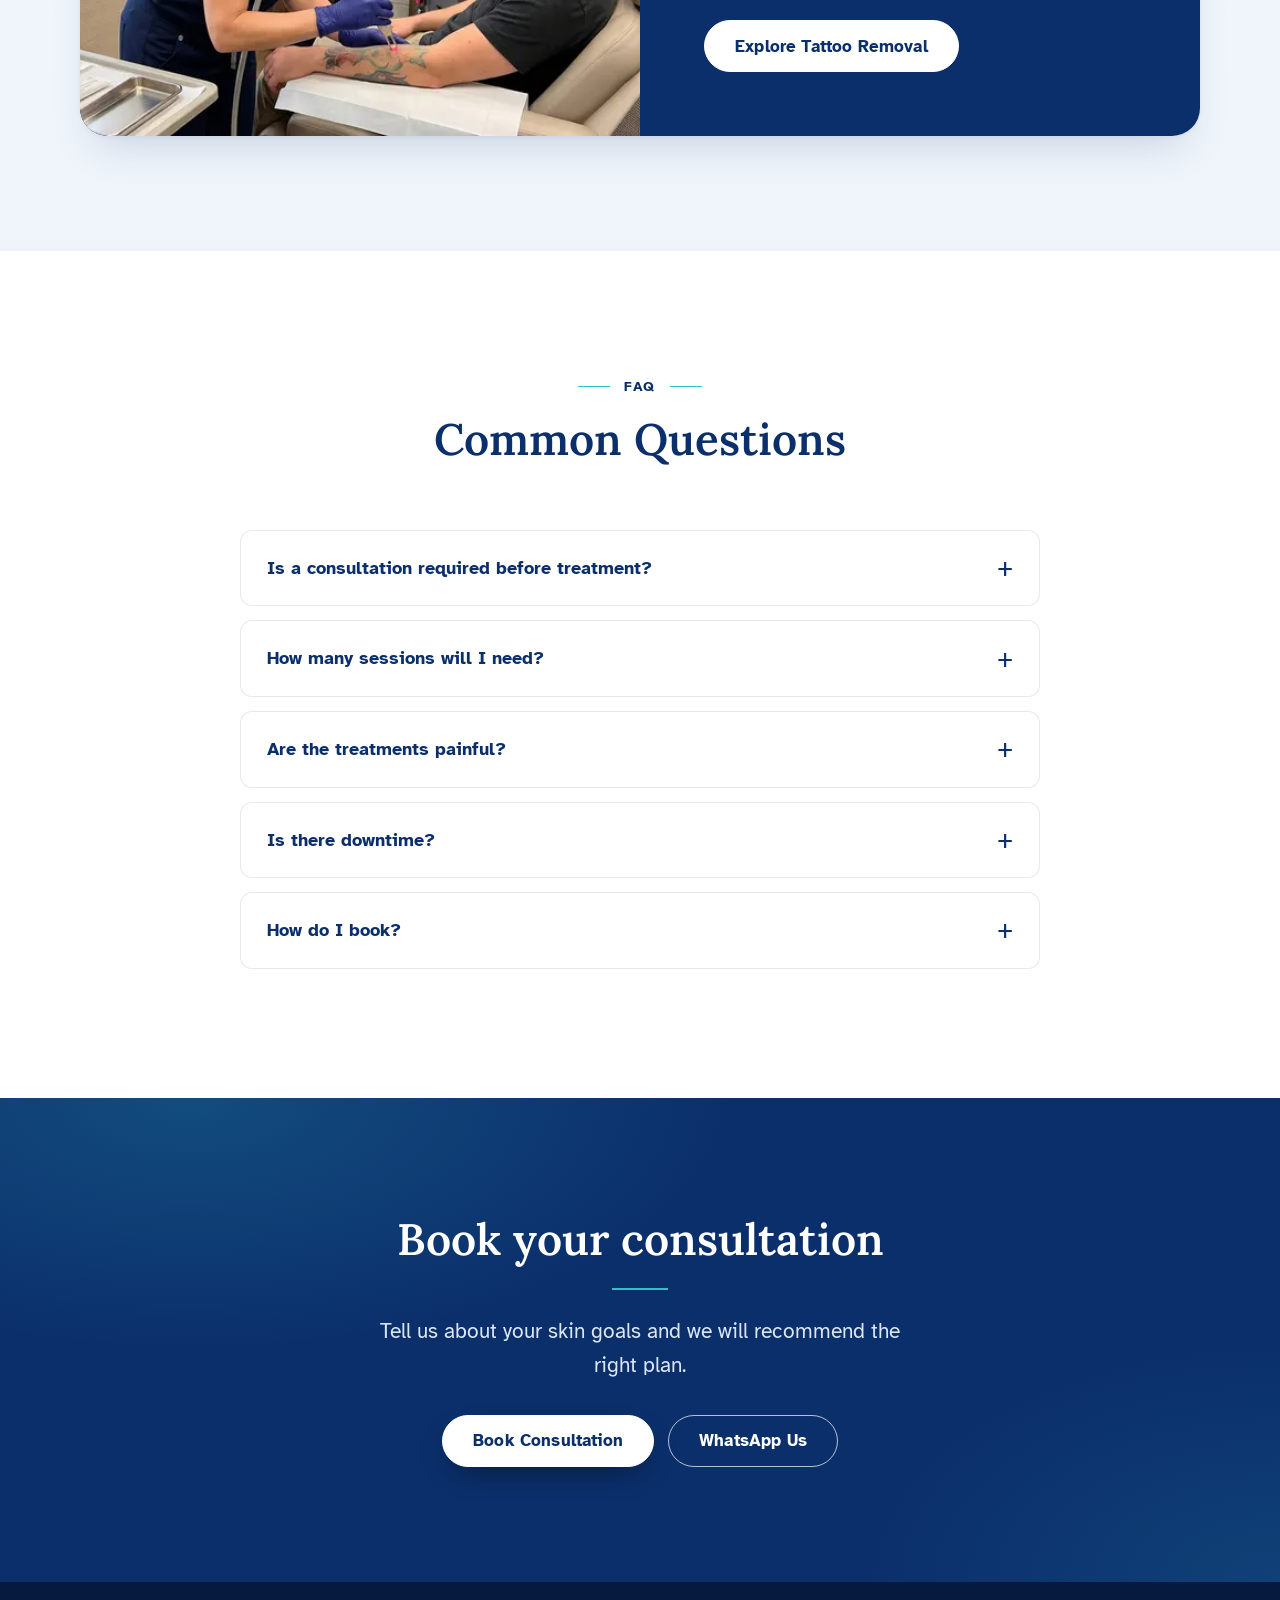
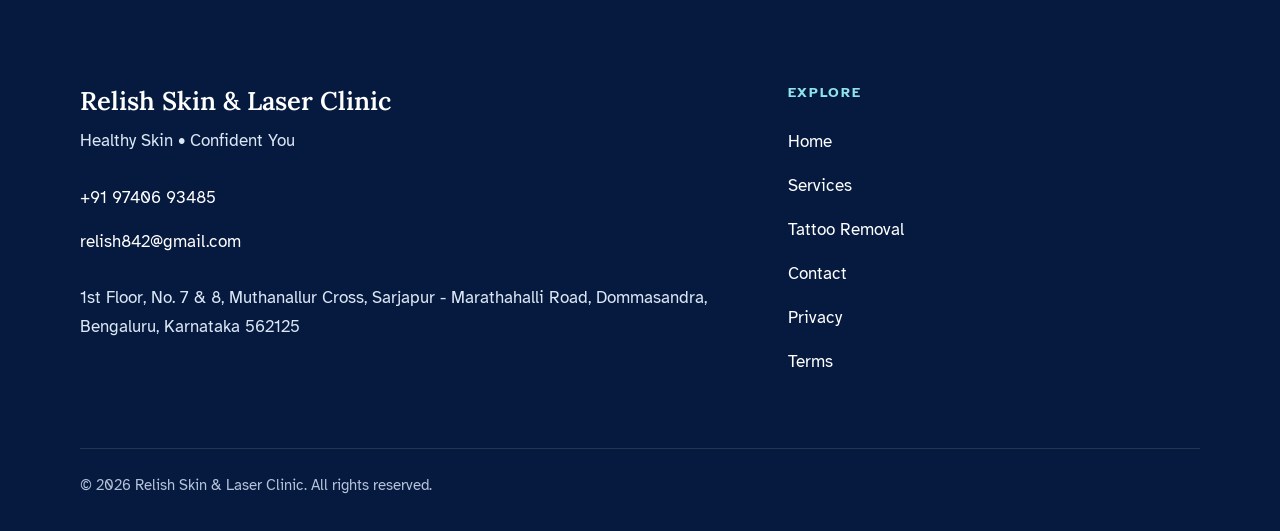
==== commit 8a385d8e: "feat: add patient reviews section and slider component" ====
--- a/index.html
+++ b/index.html
@@ -239,8 +239,8 @@
             <div class="card__foot"><span class="price">Starts at ₹1,999</span><a class="btn btn--primary" href="contact.html?service=Laser%20Hair%20Reduction">Book Now</a></div></div>
         </article>
         <article class="card">
-          <img src="assets/img/svc-carbon-laser-facial.webp" alt="Client lying back with a carbon mask and protective eyewear during a laser facial" width="800" height="600" loading="lazy" decoding="async">
-          <div class="card__body"><h3>Carbon Laser Facial</h3><p>A refreshing laser facial that helps clear pores and leaves skin looking smoother and more even.</p>
+          <img src="assets/img/svc-carbon-laser-facial.webp" alt="Client with a carbon mask on her face during a laser facial, with a red-light handpiece held near the cheek" width="800" height="600" loading="lazy" decoding="async">
+          <div class="card__body"><h3>Carbon Laser Facial</h3><p>This advanced carbon laser facial helps improve the appearance of enlarged pores, excess oil, uneven skin tone and dull-looking skin. Enjoy smoother-looking, refreshed and brighter-looking skin with a personalised treatment approach.</p>
             <div class="card__foot"><span class="price">₹2,999</span><a class="btn btn--primary" href="contact.html?service=Carbon%20Laser%20Facial">Book Now</a></div></div>
         </article>
         <article class="card">
@@ -255,7 +255,7 @@
         </article>
         <article class="card">
           <img src="assets/img/svc-chemical-peels.webp" alt="Client with a peel mask being applied to the face with a brush" width="800" height="600" loading="lazy" decoding="async">
-          <div class="card__body"><h3>Chemical Peels</h3><p>Controlled exfoliation to refresh texture and support a clearer-looking skin surface.</p>
+          <div class="card__body"><h3>Chemical Peels</h3><p>Our professional peel treatments help improve the appearance of pigmentation, acne marks, uneven skin tone and rough skin texture by gently exfoliating the skin.</p>
             <div class="card__foot"><span class="price">₹2,999</span><a class="btn btn--primary" href="contact.html?service=Chemical%20Peels">Book Now</a></div></div>
         </article>
         <article class="card">
@@ -279,6 +279,13 @@
           <a class="btn" href="tattoo-removal.html">Explore Tattoo Removal</a>
         </div>
       </div>
+    </div>
+  </section>
+
+  <section class="section" id="reviews" aria-labelledby="reviews-title" hidden>
+    <div class="container">
+      <div class="section-head section-head--center"><span class="eyebrow">Patient reviews</span><h2 id="reviews-title">What our patients say</h2></div>
+      <div class="reviews" data-reviews></div>
     </div>
   </section>
 
--- a/css/style.min.css
+++ b/css/style.min.css
@@ -1 +1 @@
-@font-face{font-family:Lora Fallback;src:local("Georgia");size-adjust:91%}@font-face{font-family:Atkinson Fallback;src:local("Arial");size-adjust:98%}@font-face{font-family:Lora;src:url(../assets/fonts/lora-600.woff2) format("woff2");font-weight:600;font-style:normal;font-display:swap}@font-face{font-family:Lora;src:url(../assets/fonts/lora-500-italic.woff2) format("woff2");font-weight:500;font-style:italic;font-display:swap}@font-face{font-family:Atkinson Hyperlegible;src:url(../assets/fonts/atkinson-400.woff2) format("woff2");font-weight:400;font-style:normal;font-display:swap}@font-face{font-family:Atkinson Hyperlegible;src:url(../assets/fonts/atkinson-700.woff2) format("woff2");font-weight:700;font-style:normal;font-display:swap}@font-face{font-family:Rupee;src:url(../assets/fonts/rupee-700.woff2) format("woff2");font-weight:700;font-display:swap;unicode-range:U+20B9}:root{--navy:#0B2F6B;--navy-dark:#082250;--navy-deep:#061A3F;--accent:#2FC0CD;--mist:#F4F8FC;--white:#fff;--text:#2A3547;--muted:#455063;--on-dark:#DCE7F6;--font-head:"Lora","Lora Fallback",Georgia,"Times New Roman",serif;--font-body:"Atkinson Hyperlegible",Rupee,"Atkinson Fallback",system-ui,-apple-system,"Segoe UI",Roboto,Arial,sans-serif;--radius:20px;--radius-sm:12px;--shadow-sm:0 1px 2px rgba(11,47,107,.05),0 6px 20px rgba(11,47,107,.06);--shadow:0 2px 4px rgba(11,47,107,.04),0 22px 44px -16px rgba(11,47,107,.18);--container:1200px;--header-h:72px;--space-section:clamp(72px,9vw,128px);--ease:cubic-bezier(.2,.7,.2,1)}*,*:before,*:after{box-sizing:border-box}html{-webkit-text-size-adjust:100%;scroll-behavior:smooth;scroll-padding-top:var(--header-h)}body{margin:0;font-family:var(--font-body);font-size:1.125rem;line-height:1.7;color:var(--text);background:var(--white);overflow-wrap:anywhere;-webkit-font-smoothing:antialiased;text-rendering:optimizeLegibility}body.no-scroll{overflow:hidden}::selection{background:var(--accent);color:var(--navy-deep)}img,svg,video{max-width:100%;height:auto;display:block}h1,h2,h3,h4{font-family:var(--font-head);color:var(--navy);margin:0 0 .5em;font-weight:600;text-wrap:balance}h1{font-size:clamp(2.1rem,5.6vw,3.75rem);line-height:1.15}h2{font-size:clamp(1.85rem,4.2vw,2.75rem);line-height:1.2}h3{font-size:1.4rem;line-height:1.3}p{margin:0 0 1.2em;text-wrap:pretty}a{color:var(--navy)}:focus-visible{outline:3px solid var(--accent);outline-offset:3px;border-radius:4px}.container{width:100%;max-width:var(--container);margin-inline:auto;padding-inline:24px}.section{padding:var(--space-section) 0}.section--mist{background:linear-gradient(180deg,#f7fafd,#eef4fa)}.divider{width:56px;height:2px;background:var(--accent);border:0;margin:0 0 1.5rem}.skip-link{position:absolute;left:-9999px;top:8px;background:var(--navy);color:#fff;padding:10px 16px;z-index:200;border-radius:8px}.skip-link:focus{left:8px}.sr-only{position:absolute;width:1px;height:1px;overflow:hidden;clip:rect(0 0 0 0);white-space:nowrap}.lead{font-size:1.3rem;line-height:1.65}.eyebrow{display:inline-flex;align-items:center;gap:14px;font:700 .875rem var(--font-body);letter-spacing:.12em;text-transform:uppercase;color:var(--navy);margin-bottom:1.1rem}.eyebrow:before{content:"";width:32px;height:1px;background:var(--accent)}.section-head--center .eyebrow:after{content:"";width:32px;height:1px;background:var(--accent)}.section-head{max-width:680px;margin-bottom:clamp(40px,5vw,72px)}.section-head p{color:var(--muted);font-size:1.2rem;margin:0}.section-head .divider{display:none}.section-head--center{margin-inline:auto;text-align:center}.btn{display:inline-flex;align-items:center;justify-content:center;gap:8px;min-height:52px;padding:13px 30px;border-radius:999px;border:1.5px solid var(--navy);font:700 1.0625rem var(--font-body);letter-spacing:.01em;text-decoration:none;cursor:pointer;transition:background .25s,color .25s,border-color .25s,transform .25s var(--ease),box-shadow .25s}.btn:hover{transform:translateY(-2px)}.btn--primary{background:var(--navy);color:#fff;box-shadow:0 10px 24px -8px #0b2f6b80}.btn--primary:hover{background:var(--navy-dark);box-shadow:0 14px 28px -8px #0b2f6b8c}.btn--outline{background:transparent;color:var(--navy);border-color:var(--navy)}.btn--outline:hover{background:var(--navy);color:#fff}.btn[disabled]{opacity:.6;cursor:not-allowed;transform:none}.hero .btn--primary,.cta .btn--primary,.banner .btn{background:var(--accent);color:var(--navy-deep);border-color:var(--accent)}.hero .btn--primary,.cta .btn--primary{box-shadow:0 12px 30px -8px #2fc0cd80}.hero .btn--primary:hover,.cta .btn--primary:hover,.banner .btn:hover{background:#fff;border-color:#fff}.hero .btn--outline,.cta .btn--outline{color:#fff;border-color:#ffffffb3}.hero .btn--outline:hover,.cta .btn--outline:hover{background:#fff;color:var(--navy);border-color:#fff}.site-header{position:sticky;top:0;z-index:100;isolation:isolate;color:#fff;border-bottom:1px solid rgba(255,255,255,.05)}.site-header:before{content:"";position:absolute;inset:0;z-index:-1;background:#0b2f6bf0;-webkit-backdrop-filter:blur(14px);backdrop-filter:blur(14px)}.site-header__inner{display:flex;align-items:center;justify-content:space-between;height:var(--header-h)}.logo{display:inline-flex;align-items:center;gap:12px;color:#fff;text-decoration:none;min-height:44px}.logo img{width:46px;height:46px;object-fit:contain}.logo__text{font-family:var(--font-head);font-size:1.6rem;font-weight:600;line-height:1}.logo__text small{display:block;font:700 .75rem var(--font-body);letter-spacing:.1em;text-transform:uppercase;color:var(--accent);margin-top:5px}.nav-toggle{display:inline-flex;flex-direction:column;justify-content:center;gap:6px;width:44px;height:44px;padding:10px;background:none;border:0;cursor:pointer}.nav-toggle span{display:block;height:1.5px;background:#fff;transition:transform .3s var(--ease),opacity .25s}.nav-toggle[aria-expanded=true] span:nth-child(1){transform:translateY(7.5px) rotate(45deg)}.nav-toggle[aria-expanded=true] span:nth-child(2){opacity:0}.nav-toggle[aria-expanded=true] span:nth-child(3){transform:translateY(-7.5px) rotate(-45deg)}.nav{position:fixed;inset:var(--header-h) 0 0 0;background:var(--navy-deep);padding:32px 24px;display:none;flex-direction:column;gap:2px;overflow-y:auto}.nav.is-open{display:flex}.nav a{color:#fff;text-decoration:none;font:600 1.5rem var(--font-head);padding:14px 4px;min-height:56px;border-bottom:1px solid rgba(255,255,255,.1)}.nav a:hover,.nav a[aria-current=page]{color:var(--accent)}.nav .btn{margin-top:28px;background:var(--accent);color:var(--navy-deep);border-color:var(--accent);font:700 1.0625rem var(--font-body);border-bottom:1.5px solid var(--accent);box-shadow:none}.nav .btn:hover{color:var(--navy-deep)}.site-footer{background:var(--navy-deep);color:#d3ddee;padding:clamp(64px,8vw,104px) 0 32px;font-size:1.0625rem}.site-footer h3{font:700 .875rem var(--font-body);letter-spacing:.12em;text-transform:uppercase;color:var(--accent);margin-bottom:1.2rem}.footer-grid>div:first-child h3{font:600 1.6rem var(--font-head);letter-spacing:0;text-transform:none;color:#fff;margin-bottom:.6rem}.site-footer a{color:#fff;text-decoration:none;transition:color .2s}.site-footer a:hover{color:var(--accent)}.footer-grid{display:grid;gap:48px;grid-template-columns:1fr}.footer-links{list-style:none;margin:0;padding:0}.footer-links li{margin:0}.footer-links a,.site-footer p a{display:inline-flex;align-items:center;min-height:44px}.footer-bottom{margin:clamp(40px,5vw,64px) 0 0;padding-top:24px;border-top:1px solid rgba(255,255,255,.12);font-size:.9375rem;color:#b4c2da}.float-actions{position:fixed;right:16px;bottom:16px;z-index:90;display:flex;flex-direction:column;gap:12px}.float-actions a{display:grid;place-items:center;width:54px;height:54px;border-radius:50%;box-shadow:0 8px 22px #00000047;color:#fff;transition:transform .25s var(--ease)}.float-actions a:active{transform:scale(.94)}.float-actions .wa{background:#1da851}.float-actions .call{background:var(--navy);border:2px solid var(--accent)}.float-actions svg{width:26px;height:26px;fill:currentColor}.hero{position:relative;isolation:isolate;color:#fff;background:var(--navy);min-height:max(700px,calc(100svh - var(--header-h)));display:flex;flex-direction:column;justify-content:flex-end}.hero__bg{position:absolute;inset:0;z-index:-2}.hero__bg img{width:100%;height:100%;object-fit:cover;object-position:50% 10%}.hero:before{content:"";position:absolute;inset:0;z-index:-1;background:linear-gradient(to top,#061a3ff7,#082250e6 45%,#082250c7 72%,#08225080)}.hero__inner{width:100%;padding-block:56px 48px}.trust{background:#061a3fc7;-webkit-backdrop-filter:blur(12px);backdrop-filter:blur(12px);border-top:1px solid rgba(255,255,255,.16);padding:22px 0}.trust__list{list-style:none;margin:0;padding:0;display:grid;grid-template-columns:1fr 1fr;gap:20px 12px}.trust__item{display:flex;flex-direction:column;align-items:center;text-align:center;gap:8px;font-size:.95rem;font-weight:700;color:#fff;line-height:1.3}.trust__item svg{width:28px;height:28px;fill:none;stroke:var(--accent);stroke-width:1.5;stroke-linecap:round;stroke-linejoin:round}.hero h1{color:#fff;font-size:clamp(1.85rem,5.2vw,3.5rem);line-height:1.15;max-width:none}.hero h1 span{display:block}.hero h1 em{display:block;font-style:italic;font-weight:500;color:var(--accent)}.hero .eyebrow{color:#fff;margin-bottom:1.4rem}.hero__spec{margin-top:44px;padding-top:26px;border-top:1px solid rgba(255,255,255,.22);max-width:640px}.hero__spec-title{margin:0 0 6px;font:700 .875rem var(--font-body);letter-spacing:.12em;text-transform:uppercase;color:var(--accent)}.hero__spec-list{list-style:none;margin:0;padding:0;display:grid;grid-template-columns:1fr;column-gap:32px}.hero__spec-list a{display:flex;align-items:center;gap:12px;min-height:44px;color:var(--on-dark);text-decoration:none;font-size:1.125rem;transition:color .2s}.hero__spec-list a:before{content:"";flex:none;width:6px;height:6px;border-radius:50%;background:var(--accent)}.hero__spec-list a:hover,.hero__spec-list a:focus-visible{color:#fff;text-decoration:underline;text-underline-offset:4px}.hero__actions{display:flex;flex-wrap:wrap;gap:14px;margin-top:32px}.cards{display:grid;gap:32px;grid-template-columns:1fr}.card{background:var(--white);border-radius:var(--radius);box-shadow:var(--shadow-sm);overflow:hidden;display:flex;flex-direction:column;border:1px solid rgba(11,47,107,.06);transition:transform .45s var(--ease),box-shadow .45s var(--ease)}.card:hover{transform:translateY(-6px);box-shadow:var(--shadow)}.card>img{width:100%;aspect-ratio:4/3;object-fit:cover;transition:transform .8s var(--ease)}.card:hover>img{transform:scale(1.05)}.card__body{padding:30px 30px 28px;display:flex;flex-direction:column;flex:1}.card__body h3{margin-bottom:.45em}.card__body p{flex:1;color:var(--muted);font-size:1.0625rem}.card__foot{display:flex;align-items:center;justify-content:space-between;gap:12px;flex-wrap:wrap;margin-top:6px;padding-top:22px;border-top:1px solid rgba(11,47,107,.08)}.card__foot .btn{padding:11px 24px;min-height:48px;font-size:1rem}.price{font-weight:700;font-size:1.2rem;color:var(--navy);font-variant-numeric:tabular-nums;border-bottom:2px solid var(--accent);padding-bottom:2px}.center{text-align:center;margin-top:clamp(40px,5vw,64px)}.media{border-radius:var(--radius);overflow:hidden;background:var(--mist)}.media img{width:100%;height:auto}.split{display:grid;gap:40px;align-items:center}.split>div:not(.media):not(.callout) p{color:var(--muted)}.banner{position:relative;border-radius:calc(var(--radius) + 8px);overflow:hidden;background:var(--navy);color:#fff;display:grid;box-shadow:var(--shadow)}.banner__media{min-height:220px}.banner__media img{width:100%;height:100%;object-fit:cover;object-position:62% 50%;min-height:220px;aspect-ratio:2/1}.banner__body{padding:clamp(32px,5vw,72px)}.banner h2,.banner .eyebrow{color:#fff}.banner p{color:var(--on-dark)}.faq{max-width:800px;margin-inline:auto}.faq details{background:var(--white);border:1px solid rgba(11,47,107,.1);border-radius:var(--radius-sm);margin-bottom:14px;transition:box-shadow .3s,border-color .3s}.faq details[open]{box-shadow:var(--shadow-sm);border-color:#2fc0cd8c}.faq summary{cursor:pointer;list-style:none;padding:22px 60px 22px 26px;font-weight:700;font-size:1.125rem;color:var(--navy);position:relative;min-height:56px}.faq summary::-webkit-details-marker{display:none}.faq summary:after{content:"+";position:absolute;right:26px;top:50%;transform:translateY(-50%);font:500 1.7rem/1 var(--font-body);color:var(--accent);transition:transform .3s var(--ease)}.faq details[open] summary:after{content:"\2212"}.faq details p{padding:0 26px 24px;margin:0;color:var(--muted)}.cta{background:radial-gradient(900px 420px at 15% 0%,rgba(47,192,205,.2),transparent 60%),radial-gradient(700px 400px at 100% 100%,rgba(47,192,205,.12),transparent 60%),var(--navy);color:#fff;text-align:center}.cta h2{color:#fff}.cta .divider{margin-inline:auto}.cta .lead{color:var(--on-dark);max-width:560px;margin-inline:auto}.page-hero{position:relative;color:#fff;padding:clamp(56px,8vw,112px) 0 clamp(48px,6vw,88px);background:radial-gradient(700px 360px at 85% 0%,rgba(47,192,205,.22),transparent 65%),linear-gradient(135deg,var(--navy) 0%,var(--navy-deep) 100%)}.page-hero h1{color:#fff;margin-bottom:.3em}.page-hero .divider{margin-bottom:1.4rem}.page-hero p{max-width:620px;font-size:1.3rem;margin:0;color:var(--on-dark)}.steps{list-style:none;margin:0;padding:0;display:grid;gap:24px;counter-reset:s}.steps li{counter-increment:s;background:#fff;border-radius:var(--radius);box-shadow:var(--shadow-sm);border:1px solid rgba(11,47,107,.06);padding:30px 30px 30px 88px;position:relative;color:var(--muted)}.steps li:before{content:counter(s);position:absolute;left:28px;top:28px;width:44px;height:44px;border-radius:50%;background:var(--navy);color:var(--accent);display:grid;place-items:center;font:600 1.3rem var(--font-head)}.steps strong{display:block;color:var(--navy);font:600 1.3rem var(--font-head);margin-bottom:.2em}.tick{list-style:none;margin:0 0 1rem;padding:0}.tick li{padding:8px 0 8px 36px;position:relative}.tick li:before{content:"";position:absolute;left:4px;top:1.15em;width:18px;height:1.5px;background:var(--accent)}.callout{border-left:3px solid var(--accent);background:#fff;padding:28px 30px;border-radius:0 var(--radius-sm) var(--radius-sm) 0;box-shadow:var(--shadow-sm);color:var(--muted)}.callout strong{color:var(--navy)}.contact-grid{display:grid;gap:48px}.contact-info{display:grid;gap:28px;align-content:start}.contact-info h3{margin-bottom:.15em;font:700 .875rem var(--font-body);letter-spacing:.1em;text-transform:uppercase;color:var(--muted)}.contact-info p{margin:0;font-size:1.2rem;color:var(--navy)}.contact-info p a{display:inline-flex;align-items:center;min-height:44px}.contact-media{border-radius:var(--radius);overflow:hidden;background:var(--mist)}.contact-media img{display:block;width:100%;height:auto}.form{background:#fff;border-radius:calc(var(--radius) + 4px);box-shadow:var(--shadow);padding:clamp(28px,4vw,48px);border:1px solid rgba(11,47,107,.06)}.form h2{font-size:1.75rem;margin-bottom:1em}.field{margin-bottom:22px}.field label{display:block;font-weight:700;font-size:1rem;color:var(--navy);margin-bottom:8px}.field input,.field select,.field textarea{width:100%;min-height:54px;padding:14px 16px;font:inherit;font-size:1.125rem;color:var(--text);background:var(--mist);border:1.5px solid transparent;border-radius:var(--radius-sm);transition:border-color .2s,background .2s,box-shadow .2s}.field textarea{min-height:130px;resize:vertical}.field input:hover,.field select:hover,.field textarea:hover{border-color:#c9d6e8}.field input:focus,.field select:focus,.field textarea:focus{outline:none;background:#fff;border-color:var(--accent);box-shadow:0 0 0 4px #2fc0cd33}.field .error{display:none;color:#b42318;font-size:1rem;margin-top:6px}.field.invalid .error{display:block}.field.invalid input,.field.invalid select,.field.invalid textarea{border-color:#b42318;background:#fff}.hp{position:absolute;left:-9999px;width:1px;height:1px;overflow:hidden}.form-status{margin-top:16px;padding:14px 18px;border-radius:var(--radius-sm);display:none;font-weight:700}.form-status.ok{display:block;background:#e7f6ec;color:#14532d}.form-status.err{display:block;background:#fdecea;color:#b42318}.err-page{text-align:center;padding:clamp(72px,10vw,140px) 0}.err-page img{margin:0 auto 12px;width:64px;height:auto}.err-page .divider{margin-inline:auto}.err-page .big{font:600 clamp(5rem,22vw,9rem)/1 var(--font-head);color:var(--navy);margin:0}.cta .hero__actions,.err-page .hero__actions{justify-content:center}.prose{max-width:760px}.prose h2{font-size:1.6rem;margin-top:1.8em}.prose p{color:var(--muted)}.pr-grid{display:grid;gap:32px;grid-template-columns:1fr;align-items:start}.pr{background:#fff;border-radius:var(--radius);box-shadow:var(--shadow-sm);overflow:hidden;border:1px solid rgba(11,47,107,.06)}.pr__head{background:linear-gradient(135deg,var(--navy) 0%,var(--navy-dark) 100%);color:#fff;padding:30px 28px 26px;border-bottom:3px solid var(--accent)}.pr__head h3{color:#fff;margin:0 0 6px;font-size:1.5rem}.pr__head p{margin:0;font-size:1.0625rem;color:#d3ddee}.pr__list{list-style:none;margin:0;padding:8px 0}.pr__list li+li{border-top:1px solid rgba(11,47,107,.07)}.pr__list a{display:grid;grid-template-columns:1fr auto auto;align-items:center;column-gap:14px;row-gap:6px;min-height:60px;padding:14px 28px;text-decoration:none;color:var(--text);transition:background .25s}.pr__list a:hover,.pr__list a:focus-visible{background:var(--mist)}.pr__text{display:contents}.pr__desc{grid-area:2/1/3/4;font-size:1rem;line-height:1.5;color:var(--muted)}.pr__name{grid-area:1/1;font-weight:700;font-size:1.1rem;color:var(--navy);line-height:1.35}.pr__price{grid-area:1/2;font-weight:700;font-size:1.0625rem;color:var(--navy);background:var(--mist);border-radius:999px;padding:5px 15px;white-space:nowrap;font-variant-numeric:tabular-nums;transition:background .25s,box-shadow .25s}.pr__price small{font-weight:400;font-size:.875rem;color:var(--muted);margin-right:3px}.pr__list a:hover .pr__price{background:#fff;box-shadow:inset 0 0 0 1px var(--accent)}.pr__list svg{grid-area:1/3;width:18px;height:18px;fill:none;stroke:var(--accent);stroke-width:2;stroke-linecap:round;stroke-linejoin:round;transition:transform .25s var(--ease)}.pr__list a:hover svg{transform:translate(4px)}.pr-note{display:flex;gap:12px;align-items:flex-start;justify-content:center;max-width:720px;margin:clamp(32px,4vw,56px) auto 0;font-size:1.0625rem;color:var(--muted)}.pr-note svg{flex:none;width:20px;height:20px;margin-top:2px;fill:none;stroke:var(--navy);stroke-width:1.8;stroke-linecap:round}.js .reveal{opacity:0;transition:opacity .7s var(--ease);transition-delay:var(--d,0s)}.js .reveal.in{opacity:1}.modal{border:0;padding:0;margin:auto;width:min(480px,calc(100% - 32px));max-height:calc(100dvh - 32px);overflow:auto;border-radius:calc(var(--radius) + 4px);background:#fff;color:var(--text);box-shadow:0 30px 80px -20px #061a3f8c}.modal:focus{outline:0}.modal::backdrop{background:#061a3f9e}.modal[open]{animation:modal-in .22s ease-out}@keyframes modal-in{0%{opacity:0}to{opacity:1}}.modal .form{box-shadow:none;border:0;border-radius:0;padding:clamp(28px,5vw,40px)}.modal .form h2{font-size:1.6rem;margin-bottom:.35em}.modal__lead{margin:0 0 22px;color:var(--muted)}.modal .field{margin-bottom:18px}.modal__close{position:absolute;top:10px;right:10px;width:44px;height:44px;display:grid;place-items:center;border:0;border-radius:50%;background:transparent;color:var(--navy);cursor:pointer;transition:background .2s}.modal__close:hover,.modal__close:focus-visible{background:var(--mist)}.modal__close svg{width:20px;height:20px;fill:none;stroke:currentColor;stroke-width:2;stroke-linecap:round}@media(max-width:767.98px){.hero__text{display:flex;flex-direction:column}.hero .eyebrow{align-self:flex-start}.hero__spec{order:1;margin-top:30px}.hero__spec-list{display:flex;flex-wrap:wrap;gap:10px;margin-top:14px}.hero__spec-list a{padding:0 16px;border:1px solid rgba(255,255,255,.3);border-radius:999px;font-size:1rem;white-space:nowrap;background:#061a3f59}.hero__spec-list a:before{display:none}.hero__actions{order:2;margin-top:28px}.hero__actions .btn{flex:1 1 auto;padding-inline:20px;white-space:nowrap}}@media(min-width:520px)and (max-width:767.98px){.hero__spec-list{max-width:560px}}@media(min-width:768px){.hero__spec-list{grid-template-columns:1fr 1fr}}@media(min-width:768px){.container{padding-inline:32px}.footer-grid{grid-template-columns:1.6fr 1fr}.split{grid-template-columns:1fr 1fr;gap:72px}.cards,.banner{grid-template-columns:1fr 1fr}.contact-grid{grid-template-columns:1fr 1.2fr;gap:72px}.steps{grid-template-columns:1fr 1fr}.hero{min-height:max(680px,calc(100svh - var(--header-h)))}.trust{padding:26px 0}.trust__list{grid-template-columns:repeat(4,1fr);gap:0}.trust__item{flex-direction:row;justify-content:center;gap:14px;padding-inline:14px;font-size:1.0625rem}.trust__item svg{width:30px;height:30px}.trust__item+.trust__item{border-left:1px solid rgba(255,255,255,.18)}.hero:before{background:linear-gradient(90deg,#061a3ff5,#082250cc 38%,#08225033 70%,#08225000)}.hero__inner{padding-block:96px 72px;flex:1;display:flex;align-items:center}.hero__text{max-width:880px}.hero__bg img{object-position:70% 35%}}@media(min-width:1024px){:root{--header-h:80px}.container{padding-inline:40px}.cards,.pr-grid{grid-template-columns:repeat(3,1fr)}.nav-toggle{display:none}.nav{position:static;display:flex;flex-direction:row;align-items:center;gap:8px;padding:0;background:none;overflow:visible}.nav a{position:relative;border:0;padding:10px 14px;min-height:44px;display:inline-flex;align-items:center;font:700 .9rem var(--font-body);letter-spacing:.06em;text-transform:uppercase}.nav a:not(.btn):after{content:"";position:absolute;left:14px;right:14px;bottom:6px;height:1.5px;background:var(--accent);transform:scaleX(0);transform-origin:left;transition:transform .35s var(--ease)}.nav a:not(.btn):hover:after,.nav a[aria-current=page]:after{transform:scaleX(1)}.nav a:hover,.nav a[aria-current=page]{color:#fff}.nav .btn{margin:0 0 0 16px;padding:11px 26px;border:1.5px solid var(--accent);min-height:48px;font-size:.9rem}.float-actions{display:none}}@media(prefers-reduced-motion:reduce){*{transition:none!important;animation:none!important;scroll-behavior:auto!important}.js .reveal{opacity:1}}
+@font-face{font-family:Lora Fallback;src:local("Georgia");size-adjust:91%}@font-face{font-family:Atkinson Fallback;src:local("Arial");size-adjust:98%}@font-face{font-family:Lora;src:url(../assets/fonts/lora-600.woff2) format("woff2");font-weight:600;font-style:normal;font-display:swap}@font-face{font-family:Lora;src:url(../assets/fonts/lora-500-italic.woff2) format("woff2");font-weight:500;font-style:italic;font-display:swap}@font-face{font-family:Atkinson Hyperlegible;src:url(../assets/fonts/atkinson-400.woff2) format("woff2");font-weight:400;font-style:normal;font-display:swap}@font-face{font-family:Atkinson Hyperlegible;src:url(../assets/fonts/atkinson-700.woff2) format("woff2");font-weight:700;font-style:normal;font-display:swap}@font-face{font-family:Rupee;src:url(../assets/fonts/rupee-700.woff2) format("woff2");font-weight:700;font-display:swap;unicode-range:U+20B9}:root{--navy-950:#061A3F;--navy-900:#0B2F6B;--navy-700:#1F4B94;--navy-950-rgb:6,26,63;--navy-900-rgb:11,47,107;--navy-700-rgb:31,75,148;--accent:#2FC0CD;--accent-light:#8FE3EC;--accent-rgb:47,192,205;--white:#fff;--mist:#F4F8FC;--mist-2:#EEF4FA;--text:#2A3547;--muted:#455063;--on-dark:#DCE7F6;--on-dark-muted:#B4C2DA;--ok:#14532D;--ok-bg:#E7F6EC;--err:#B42318;--err-bg:#FDECEA;--whatsapp:#1DA851;--navy:var(--navy-900);--navy-dark:#082250;--navy-deep:var(--navy-950);--font-head:"Lora","Lora Fallback",Georgia,"Times New Roman",serif;--font-body:"Atkinson Hyperlegible",Rupee,"Atkinson Fallback",system-ui,-apple-system,"Segoe UI",Roboto,Arial,sans-serif;--radius:20px;--radius-sm:12px;--shadow-sm:0 1px 2px rgba(var(--navy-900-rgb),.05),0 6px 20px rgba(var(--navy-900-rgb),.06);--shadow:0 2px 4px rgba(var(--navy-900-rgb),.04),0 22px 44px -16px rgba(var(--navy-900-rgb),.18);--container:1200px;--header-h:72px;--space-section:clamp(72px,9vw,128px);--ease:cubic-bezier(.2,.7,.2,1)}*,*:before,*:after{box-sizing:border-box}html{-webkit-text-size-adjust:100%;scroll-behavior:smooth;scroll-padding-top:var(--header-h)}body{margin:0;font-family:var(--font-body);font-size:1.125rem;line-height:1.7;color:var(--text);background:var(--white);overflow-wrap:anywhere;-webkit-font-smoothing:antialiased;text-rendering:optimizeLegibility}body.no-scroll{overflow:hidden}::selection{background:var(--accent);color:var(--navy-deep)}img,svg,video{max-width:100%;height:auto;display:block}h1,h2,h3,h4{font-family:var(--font-head);color:var(--navy);margin:0 0 .5em;font-weight:600;text-wrap:balance}h1{font-size:clamp(2.1rem,5.6vw,3.75rem);line-height:1.15}h2{font-size:clamp(1.85rem,4.2vw,2.75rem);line-height:1.2}h3{font-size:1.4rem;line-height:1.3}p{margin:0 0 1.2em;text-wrap:pretty}a{color:var(--navy)}:focus-visible{outline:3px solid var(--navy);outline-offset:3px;border-radius:4px}.site-header :focus-visible,.nav :focus-visible,.hero :focus-visible,.banner :focus-visible,.cta :focus-visible,.page-hero :focus-visible,.site-footer :focus-visible,.pr__head :focus-visible{outline-color:var(--white)}.container{width:100%;max-width:var(--container);margin-inline:auto;padding-inline:24px}.section{padding:var(--space-section) 0}.section--mist{background:linear-gradient(180deg,var(--mist) 0%,var(--mist-2) 100%)}.divider{width:56px;height:2px;background:var(--accent);border:0;margin:0 0 1.5rem}.skip-link{position:absolute;left:-9999px;top:8px;background:var(--navy);color:var(--white);padding:10px 16px;z-index:200;border-radius:8px}.skip-link:focus{left:8px}.sr-only{position:absolute;width:1px;height:1px;overflow:hidden;clip:rect(0 0 0 0);white-space:nowrap}.lead{font-size:1.3rem;line-height:1.65}.eyebrow{display:inline-flex;align-items:center;gap:14px;font:700 .875rem var(--font-body);letter-spacing:.12em;text-transform:uppercase;color:var(--navy);margin-bottom:1.1rem}.eyebrow:before{content:"";width:32px;height:1px;background:var(--accent)}.section-head--center .eyebrow:after{content:"";width:32px;height:1px;background:var(--accent)}.section-head{max-width:680px;margin-bottom:clamp(40px,5vw,72px)}.section-head p{color:var(--muted);font-size:1.2rem;margin:0}.section-head .divider{display:none}.section-head--center{margin-inline:auto;text-align:center}.btn{display:inline-flex;align-items:center;justify-content:center;gap:8px;min-height:52px;padding:13px 30px;border-radius:999px;border:1.5px solid var(--navy);font:700 1.0625rem var(--font-body);letter-spacing:.01em;text-decoration:none;cursor:pointer;transition:background .25s,color .25s,border-color .25s,transform .25s var(--ease),box-shadow .25s}.btn:hover{transform:translateY(-2px)}.btn--primary{background:var(--navy);color:var(--white);box-shadow:0 10px 24px -8px rgba(var(--navy-900-rgb),.5)}.btn--primary:hover{background:var(--navy-dark);box-shadow:0 14px 28px -8px rgba(var(--navy-900-rgb),.55)}.btn--outline{background:transparent;color:var(--navy);border-color:var(--navy)}.btn--outline:hover{background:var(--navy);color:var(--white)}.btn[disabled]{opacity:.6;cursor:not-allowed;transform:none}.nav .btn,.hero .btn--primary,.cta .btn--primary,.banner .btn{background:var(--white);color:var(--navy);border-color:var(--white)}.hero .btn--primary,.cta .btn--primary{box-shadow:0 12px 30px -10px #00000073}.nav .btn:hover,.hero .btn--primary:hover,.cta .btn--primary:hover,.banner .btn:hover{background:var(--accent);border-color:var(--accent);color:var(--navy-deep)}.hero .btn--outline,.cta .btn--outline{color:var(--white);border-color:#ffffffb3}.hero .btn--outline:hover,.cta .btn--outline:hover{background:var(--white);color:var(--navy);border-color:var(--white)}.site-header{position:sticky;top:0;z-index:100;isolation:isolate;color:var(--white);border-bottom:1px solid rgba(255,255,255,.05)}.site-header:before{content:"";position:absolute;inset:0;z-index:-1;background:rgba(var(--navy-700-rgb),.97);-webkit-backdrop-filter:blur(14px);backdrop-filter:blur(14px)}.site-header__inner{display:flex;align-items:center;justify-content:space-between;height:var(--header-h)}.logo{display:inline-flex;align-items:center;gap:12px;color:var(--white);text-decoration:none;min-height:44px}.logo img{width:46px;height:46px;object-fit:contain}.logo__text{font-family:var(--font-head);font-size:1.6rem;font-weight:600;line-height:1}.logo__text small{display:block;font:700 .75rem var(--font-body);letter-spacing:.1em;text-transform:uppercase;color:var(--accent-light);margin-top:5px}.nav-toggle{display:inline-flex;flex-direction:column;justify-content:center;gap:6px;width:44px;height:44px;padding:10px;background:none;border:0;cursor:pointer}.nav-toggle span{display:block;height:1.5px;background:var(--white);transition:transform .3s var(--ease),opacity .25s}.nav-toggle[aria-expanded=true] span:nth-child(1){transform:translateY(7.5px) rotate(45deg)}.nav-toggle[aria-expanded=true] span:nth-child(2){opacity:0}.nav-toggle[aria-expanded=true] span:nth-child(3){transform:translateY(-7.5px) rotate(-45deg)}.nav{position:fixed;inset:var(--header-h) 0 0 0;background:var(--navy-deep);padding:32px 24px;display:none;flex-direction:column;gap:2px;overflow-y:auto}.nav.is-open{display:flex}.nav a{color:var(--white);text-decoration:none;font:600 1.5rem var(--font-head);padding:14px 4px;min-height:56px;border-bottom:1px solid rgba(255,255,255,.1)}.nav a:hover,.nav a[aria-current=page]{color:var(--accent-light)}.nav .btn{margin-top:28px;font:700 1.0625rem var(--font-body);border-bottom:1.5px solid var(--white);box-shadow:none}.site-footer{background:var(--navy-deep);color:var(--on-dark);padding:clamp(64px,8vw,104px) 0 32px;font-size:1.0625rem}.site-footer h3{font:700 .875rem var(--font-body);letter-spacing:.12em;text-transform:uppercase;color:var(--accent-light);margin-bottom:1.2rem}.footer-grid>div:first-child h3{font:600 1.6rem var(--font-head);letter-spacing:0;text-transform:none;color:var(--white);margin-bottom:.6rem}.site-footer a{color:var(--white);text-decoration:none;transition:color .2s}.site-footer a:hover{color:var(--accent-light)}.footer-grid{display:grid;gap:48px;grid-template-columns:1fr}.footer-links{list-style:none;margin:0;padding:0}.footer-links li{margin:0}.footer-links a,.site-footer p a{display:inline-flex;align-items:center;min-height:44px}.footer-bottom{margin:clamp(40px,5vw,64px) 0 0;padding-top:24px;border-top:1px solid rgba(255,255,255,.12);font-size:.9375rem;color:var(--on-dark-muted)}.float-actions{position:fixed;right:16px;bottom:16px;z-index:90;display:flex;flex-direction:column;gap:12px}.float-actions a{display:grid;place-items:center;width:54px;height:54px;border-radius:50%;box-shadow:0 8px 22px #00000047;color:var(--white);transition:transform .25s var(--ease)}.float-actions a:active{transform:scale(.94)}.float-actions .wa{background:var(--whatsapp)}.float-actions .call{background:var(--navy);border:2px solid var(--accent)}.float-actions svg{width:26px;height:26px;fill:currentColor}.hero{position:relative;isolation:isolate;color:var(--white);background:var(--navy);min-height:max(700px,calc(100svh - var(--header-h)));display:flex;flex-direction:column;justify-content:flex-end}.hero__bg{position:absolute;inset:0;z-index:-2}.hero__bg img{width:100%;height:100%;object-fit:cover;object-position:50% 10%}.hero:before{content:"";position:absolute;inset:0;z-index:-1;background:linear-gradient(to top,rgba(var(--navy-950-rgb),.97),rgba(var(--navy-950-rgb),.9) 45%,rgba(var(--navy-950-rgb),.78) 72%,rgba(var(--navy-950-rgb),.5))}.hero__inner{width:100%;padding-block:56px 48px}.trust{background:rgba(var(--navy-950-rgb),.78);-webkit-backdrop-filter:blur(12px);backdrop-filter:blur(12px);border-top:1px solid rgba(255,255,255,.16);padding:22px 0}.trust__list{list-style:none;margin:0;padding:0;display:grid;grid-template-columns:1fr 1fr;gap:20px 12px}.trust__item{display:flex;flex-direction:column;align-items:center;text-align:center;gap:8px;font-size:.95rem;font-weight:700;color:var(--white);line-height:1.3}.trust__item svg{width:28px;height:28px;fill:none;stroke:var(--accent);stroke-width:1.5;stroke-linecap:round;stroke-linejoin:round}.hero h1{color:var(--white);font-size:clamp(1.85rem,5.2vw,3.5rem);line-height:1.15;max-width:none}.hero h1 span{display:block}.hero h1 em{display:block;font-style:italic;font-weight:500;color:var(--accent-light)}.hero .eyebrow{color:var(--white);margin-bottom:1.4rem}.hero__spec{margin-top:44px;padding-top:26px;border-top:1px solid rgba(255,255,255,.22);max-width:640px}.hero__spec-title{margin:0 0 6px;font:700 .875rem var(--font-body);letter-spacing:.12em;text-transform:uppercase;color:var(--accent-light)}.hero__spec-list{list-style:none;margin:0;padding:0;display:grid;grid-template-columns:1fr;column-gap:32px}.hero__spec-list a{display:flex;align-items:center;gap:12px;min-height:44px;color:var(--on-dark);text-decoration:none;font-size:1.125rem;transition:color .2s}.hero__spec-list a:before{content:"";flex:none;width:6px;height:6px;border-radius:50%;background:var(--accent)}.hero__spec-list a:hover,.hero__spec-list a:focus-visible{color:var(--white);text-decoration:underline;text-underline-offset:4px}.hero__actions{display:flex;flex-wrap:wrap;gap:14px;margin-top:32px}.cards{display:grid;gap:32px;grid-template-columns:1fr}.card{background:var(--white);border-radius:var(--radius);box-shadow:var(--shadow-sm);overflow:hidden;display:flex;flex-direction:column;border:1px solid rgba(var(--navy-900-rgb),.06);transition:transform .45s var(--ease),box-shadow .45s var(--ease)}.card:hover{transform:translateY(-6px);box-shadow:var(--shadow)}.card>img{width:100%;aspect-ratio:4/3;object-fit:cover;transition:transform .8s var(--ease)}.card:hover>img{transform:scale(1.05)}.card__body{padding:30px 30px 28px;display:flex;flex-direction:column;flex:1}.card__body h3{margin-bottom:.45em}.card__body p{flex:1;color:var(--muted);font-size:1.0625rem}.card__foot{display:flex;align-items:center;justify-content:space-between;gap:12px;flex-wrap:wrap;margin-top:6px;padding-top:22px;border-top:1px solid rgba(var(--navy-900-rgb),.08)}.card__foot .btn{padding:11px 24px;min-height:48px;font-size:1rem}.price{font-weight:700;font-size:1.2rem;color:var(--navy);font-variant-numeric:tabular-nums;border-bottom:2px solid var(--accent);padding-bottom:2px}.center{text-align:center;margin-top:clamp(40px,5vw,64px)}.media{border-radius:var(--radius);overflow:hidden;background:var(--mist)}.media img{width:100%;height:auto}.split{display:grid;gap:40px;align-items:center}.split>div:not(.media):not(.callout) p{color:var(--muted)}.banner{position:relative;border-radius:calc(var(--radius) + 8px);overflow:hidden;background:var(--navy);color:var(--white);display:grid;box-shadow:var(--shadow)}.banner__media{min-height:220px}.banner__media img{width:100%;height:100%;object-fit:cover;object-position:62% 50%;min-height:220px;aspect-ratio:2/1}.banner__body{padding:clamp(32px,5vw,72px)}.banner h2,.banner .eyebrow{color:var(--white)}.banner p{color:var(--on-dark)}.faq{max-width:800px;margin-inline:auto}.faq details{background:var(--white);border:1px solid rgba(var(--navy-900-rgb),.1);border-radius:var(--radius-sm);margin-bottom:14px;transition:box-shadow .3s,border-color .3s}.faq details[open]{box-shadow:var(--shadow-sm);border-color:rgba(var(--accent-rgb),.55)}.faq summary{cursor:pointer;list-style:none;padding:22px 60px 22px 26px;font-weight:700;font-size:1.125rem;color:var(--navy);position:relative;min-height:56px}.faq summary::-webkit-details-marker{display:none}.faq summary:after{content:"+";position:absolute;right:26px;top:50%;transform:translateY(-50%);font:500 1.7rem/1 var(--font-body);color:var(--navy);transition:transform .3s var(--ease)}.faq details[open] summary:after{content:"\2212"}.faq details p{padding:0 26px 24px;margin:0;color:var(--muted)}.cta{background:radial-gradient(900px 420px at 15% 0%,rgba(var(--accent-rgb),.2),transparent 60%),radial-gradient(700px 400px at 100% 100%,rgba(var(--accent-rgb),.12),transparent 60%),var(--navy);color:var(--white);text-align:center}.cta h2{color:var(--white)}.cta .divider{margin-inline:auto}.cta .lead{color:var(--on-dark);max-width:560px;margin-inline:auto}.page-hero{position:relative;color:var(--white);padding:clamp(56px,8vw,112px) 0 clamp(48px,6vw,88px);background:radial-gradient(700px 360px at 85% 0%,rgba(var(--accent-rgb),.22),transparent 65%),linear-gradient(135deg,var(--navy) 0%,var(--navy-deep) 100%)}.page-hero h1{color:var(--white);margin-bottom:.3em}.page-hero .divider{margin-bottom:1.4rem}.page-hero p{max-width:620px;font-size:1.3rem;margin:0;color:var(--on-dark)}.steps{list-style:none;margin:0;padding:0;display:grid;gap:24px;counter-reset:s}.steps li{counter-increment:s;background:var(--white);border-radius:var(--radius);box-shadow:var(--shadow-sm);border:1px solid rgba(var(--navy-900-rgb),.06);padding:30px 30px 30px 88px;position:relative;color:var(--muted)}.steps li:before{content:counter(s);position:absolute;left:28px;top:28px;width:44px;height:44px;border-radius:50%;background:var(--navy);color:var(--accent);display:grid;place-items:center;font:600 1.3rem var(--font-head)}.steps strong{display:block;color:var(--navy);font:600 1.3rem var(--font-head);margin-bottom:.2em}.tick{list-style:none;margin:0 0 1rem;padding:0}.tick li{padding:8px 0 8px 36px;position:relative}.tick li:before{content:"";position:absolute;left:4px;top:1.15em;width:18px;height:1.5px;background:var(--accent)}.callout{border-left:3px solid var(--accent);background:var(--white);padding:28px 30px;border-radius:0 var(--radius-sm) var(--radius-sm) 0;box-shadow:var(--shadow-sm);color:var(--muted)}.callout strong{color:var(--navy)}.contact-grid{display:grid;gap:48px}.contact-info{display:grid;gap:28px;align-content:start}.contact-info h3{margin-bottom:.15em;font:700 .875rem var(--font-body);letter-spacing:.1em;text-transform:uppercase;color:var(--muted)}.contact-info p{margin:0;font-size:1.2rem;color:var(--navy)}.contact-info p a{display:inline-flex;align-items:center;min-height:44px}.contact-media{border-radius:var(--radius);overflow:hidden;background:var(--mist)}.contact-media img{display:block;width:100%;height:auto}.form{background:var(--white);border-radius:calc(var(--radius) + 4px);box-shadow:var(--shadow);padding:clamp(28px,4vw,48px);border:1px solid rgba(var(--navy-900-rgb),.06)}.form h2{font-size:1.75rem;margin-bottom:1em}.field{margin-bottom:22px}.field label{display:block;font-weight:700;font-size:1rem;color:var(--navy);margin-bottom:8px}.field input,.field select,.field textarea{width:100%;min-height:54px;padding:14px 16px;font:inherit;font-size:1.125rem;color:var(--text);background:var(--mist);border:1.5px solid transparent;border-radius:var(--radius-sm);transition:border-color .2s,background .2s,box-shadow .2s}.field textarea{min-height:130px;resize:vertical}.field input:hover,.field select:hover,.field textarea:hover{border-color:rgba(var(--navy-900-rgb),.28)}.field input:focus,.field select:focus,.field textarea:focus{outline:none;background:var(--white);border-color:var(--accent);box-shadow:0 0 0 4px rgba(var(--accent-rgb),.2)}.field .error{display:none;color:var(--err);font-size:1rem;margin-top:6px}.field.invalid .error{display:block}.field.invalid input,.field.invalid select,.field.invalid textarea{border-color:var(--err);background:var(--white)}.hp{position:absolute;left:-9999px;width:1px;height:1px;overflow:hidden}.form-status{margin-top:16px;padding:14px 18px;border-radius:var(--radius-sm);display:none;font-weight:700}.form-status.ok{display:block;background:var(--ok-bg);color:var(--ok)}.form-status.err{display:block;background:var(--err-bg);color:var(--err)}.err-page{text-align:center;padding:clamp(72px,10vw,140px) 0}.err-page img{margin:0 auto 12px;width:64px;height:auto}.err-page .divider{margin-inline:auto}.err-page .big{font:600 clamp(5rem,22vw,9rem)/1 var(--font-head);color:var(--navy);margin:0}.cta .hero__actions,.err-page .hero__actions{justify-content:center}.prose{max-width:760px}.prose h2{font-size:1.6rem;margin-top:1.8em}.prose p{color:var(--muted)}.pr-grid{display:grid;gap:32px;grid-template-columns:1fr;align-items:start}.pr{background:var(--white);border-radius:var(--radius);box-shadow:var(--shadow-sm);overflow:hidden;border:1px solid rgba(var(--navy-900-rgb),.06)}.pr__head{background:linear-gradient(135deg,var(--navy) 0%,var(--navy-dark) 100%);color:var(--white);padding:30px 28px 26px;border-bottom:3px solid var(--accent)}.pr__head h3{color:var(--white);margin:0 0 6px;font-size:1.5rem}.pr__head p{margin:0;font-size:1.0625rem;color:var(--on-dark)}.pr__list{list-style:none;margin:0;padding:8px 0}.pr__list li+li{border-top:1px solid rgba(var(--navy-900-rgb),.07)}.pr__list a{display:grid;grid-template-columns:1fr auto auto;align-items:center;column-gap:14px;row-gap:6px;min-height:60px;padding:14px 28px;text-decoration:none;color:var(--text);transition:background .25s}.pr__list a:hover,.pr__list a:focus-visible{background:var(--mist)}.pr__text{display:contents}.pr__desc{grid-area:2/1/3/4;font-size:1rem;line-height:1.5;color:var(--muted)}.pr__name{grid-area:1/1;font-weight:700;font-size:1.1rem;color:var(--navy);line-height:1.35}.pr__price{grid-area:1/2;font-weight:700;font-size:1.0625rem;color:var(--navy);background:var(--mist);border-radius:999px;padding:5px 15px;white-space:nowrap;font-variant-numeric:tabular-nums;transition:background .25s,box-shadow .25s}.pr__price small{font-weight:400;font-size:.875rem;color:var(--muted);margin-right:3px}.pr__list a:hover .pr__price{background:var(--white);box-shadow:inset 0 0 0 1px var(--accent)}.pr__list svg{grid-area:1/3;width:18px;height:18px;fill:none;stroke:var(--accent);stroke-width:2;stroke-linecap:round;stroke-linejoin:round;transition:transform .25s var(--ease)}.pr__list a:hover svg{transform:translate(4px)}.pr-note{display:flex;gap:12px;align-items:flex-start;justify-content:center;max-width:720px;margin:clamp(32px,4vw,56px) auto 0;font-size:1.0625rem;color:var(--muted)}.pr-note svg{flex:none;width:20px;height:20px;margin-top:2px;fill:none;stroke:var(--navy);stroke-width:1.8;stroke-linecap:round}.js .reveal{opacity:0;transition:opacity .7s var(--ease);transition-delay:var(--d,0s)}.js .reveal.in{opacity:1}#reviews:not([hidden])+#faq{background:linear-gradient(180deg,var(--mist) 0%,var(--mist-2) 100%)}.reviews__viewport{overflow-x:auto;scroll-snap-type:x mandatory;scroll-padding-inline:4px;scrollbar-width:none;padding:8px 4px 28px;margin-inline:-4px}.reviews__viewport::-webkit-scrollbar{display:none}.reviews__track{display:flex;gap:24px;list-style:none;margin:0;padding:0}.reviews--few .reviews__track{justify-content:center}.review{flex:0 0 100%;scroll-snap-align:start;display:flex;flex-direction:column;gap:16px;background:var(--white);border:1px solid rgba(var(--navy-900-rgb),.06);border-radius:var(--radius);box-shadow:var(--shadow-sm);padding:clamp(24px,3vw,32px)}.review__stars{display:flex;gap:4px}.review__stars svg{width:22px;height:22px;fill:rgba(var(--navy-900-rgb),.14)}.review__stars .on{fill:var(--navy)}.review__text{flex:1;margin:0}.review__text p{margin:0;font-size:1.125rem;color:var(--text)}.review__name{margin:0;font-weight:700;color:var(--navy)}.review__source{font-weight:400;color:var(--muted)}.reviews__controls{display:flex;flex-wrap:wrap;align-items:center;justify-content:center;gap:4px 12px}.reviews__btn{flex:none;width:48px;height:48px;display:grid;place-items:center;border:1.5px solid var(--navy);border-radius:50%;background:var(--white);color:var(--navy);cursor:pointer;transition:background .2s,color .2s}.reviews__btn:hover{background:var(--navy);color:var(--white)}.reviews__btn svg{width:20px;height:20px;fill:none;stroke:currentColor;stroke-width:2;stroke-linecap:round;stroke-linejoin:round}.reviews__dots{display:flex;flex-wrap:wrap;justify-content:center;order:3;flex-basis:100%}.reviews__dot{position:relative;flex:none;width:32px;height:44px;border:0;background:none;cursor:pointer}.reviews__dot:before{content:"";position:absolute;inset:0;margin:auto;width:10px;height:10px;border-radius:50%;background:rgba(var(--navy-900-rgb),.25);transition:background .2s,transform .2s}.reviews__dot[aria-current=true]:before{background:var(--navy);transform:scale(1.3)}.modal{border:0;padding:0;margin:auto;width:min(480px,calc(100% - 32px));max-height:calc(100dvh - 32px);overflow:auto;border-radius:calc(var(--radius) + 4px);background:var(--white);color:var(--text);box-shadow:0 30px 80px -20px rgba(var(--navy-950-rgb),.55)}.modal:focus{outline:0}.modal::backdrop{background:rgba(var(--navy-950-rgb),.62)}.modal[open]{animation:modal-in .22s ease-out}@keyframes modal-in{0%{opacity:0}to{opacity:1}}.modal .form{box-shadow:none;border:0;border-radius:0;padding:clamp(28px,5vw,40px)}.modal .form h2{font-size:1.6rem;margin-bottom:.35em}.modal__lead{margin:0 0 22px;color:var(--muted)}.modal .field{margin-bottom:18px}.modal__close{position:absolute;top:10px;right:10px;width:44px;height:44px;display:grid;place-items:center;border:0;border-radius:50%;background:transparent;color:var(--navy);cursor:pointer;transition:background .2s}.modal__close:hover,.modal__close:focus-visible{background:var(--mist)}.modal__close svg{width:20px;height:20px;fill:none;stroke:currentColor;stroke-width:2;stroke-linecap:round}@media(max-width:767.98px){.hero__text{display:flex;flex-direction:column}.hero .eyebrow{align-self:flex-start}.hero__spec{order:1;margin-top:30px}.hero__spec-list{display:flex;flex-wrap:wrap;gap:10px;margin-top:14px}.hero__spec-list a{padding:0 16px;border:1px solid rgba(255,255,255,.3);border-radius:999px;font-size:1rem;white-space:nowrap;background:rgba(var(--navy-950-rgb),.35)}.hero__spec-list a:before{display:none}.hero__actions{order:2;margin-top:28px}.hero__actions .btn{flex:1 1 auto;padding-inline:20px;white-space:nowrap}}@media(min-width:520px)and (max-width:767.98px){.hero__spec-list{max-width:560px}}@media(min-width:768px){.hero__spec-list{grid-template-columns:1fr 1fr}}@media(min-width:768px){.review{flex-basis:calc((100% - 24px)/2)}.reviews__dots{order:0;flex-basis:auto}.container{padding-inline:32px}.footer-grid{grid-template-columns:1.6fr 1fr}.split{grid-template-columns:1fr 1fr;gap:72px}.cards,.banner{grid-template-columns:1fr 1fr}.contact-grid{grid-template-columns:1fr 1.2fr;gap:72px}.steps{grid-template-columns:1fr 1fr}.hero{min-height:max(680px,calc(100svh - var(--header-h)))}.trust{padding:26px 0}.trust__list{grid-template-columns:repeat(4,1fr);gap:0}.trust__item{flex-direction:row;justify-content:center;gap:10px;padding-inline:4px;font-size:1rem}.trust__item svg{width:28px;height:28px}.trust__item+.trust__item{border-left:1px solid rgba(255,255,255,.18)}.hero:before{background:linear-gradient(90deg,rgba(var(--navy-950-rgb),.96),rgba(var(--navy-950-rgb),.8) 38%,rgba(var(--navy-950-rgb),.2) 70%,rgba(var(--navy-950-rgb),0))}.hero__inner{padding-block:96px 72px;flex:1;display:flex;align-items:center}.hero__text{max-width:880px}.hero__bg img{object-position:70% 35%}}@media(min-width:1024px){.review{flex-basis:calc((100% - 48px)/3)}:root{--header-h:80px}.container{padding-inline:40px}.cards,.pr-grid{grid-template-columns:repeat(3,1fr)}.nav-toggle{display:none}.nav{position:static;display:flex;flex-direction:row;align-items:center;gap:8px;padding:0;background:none;overflow:visible}.nav a{position:relative;border:0;padding:10px 14px;min-height:44px;display:inline-flex;align-items:center;font:700 .9rem var(--font-body);letter-spacing:.06em;text-transform:uppercase}.nav a:not(.btn):after{content:"";position:absolute;left:14px;right:14px;bottom:6px;height:1.5px;background:var(--accent);transform:scaleX(0);transform-origin:left;transition:transform .35s var(--ease)}.nav a:not(.btn):hover:after,.nav a[aria-current=page]:after{transform:scaleX(1)}.nav a:hover,.nav a[aria-current=page]{color:var(--white)}.nav .btn{margin:0 0 0 16px;padding:11px 26px;border:1.5px solid var(--white);min-height:48px;font-size:.9rem}.float-actions{display:none}}@media(prefers-reduced-motion:reduce){*{transition:none!important;animation:none!important;scroll-behavior:auto!important}.js .reveal{opacity:1}}
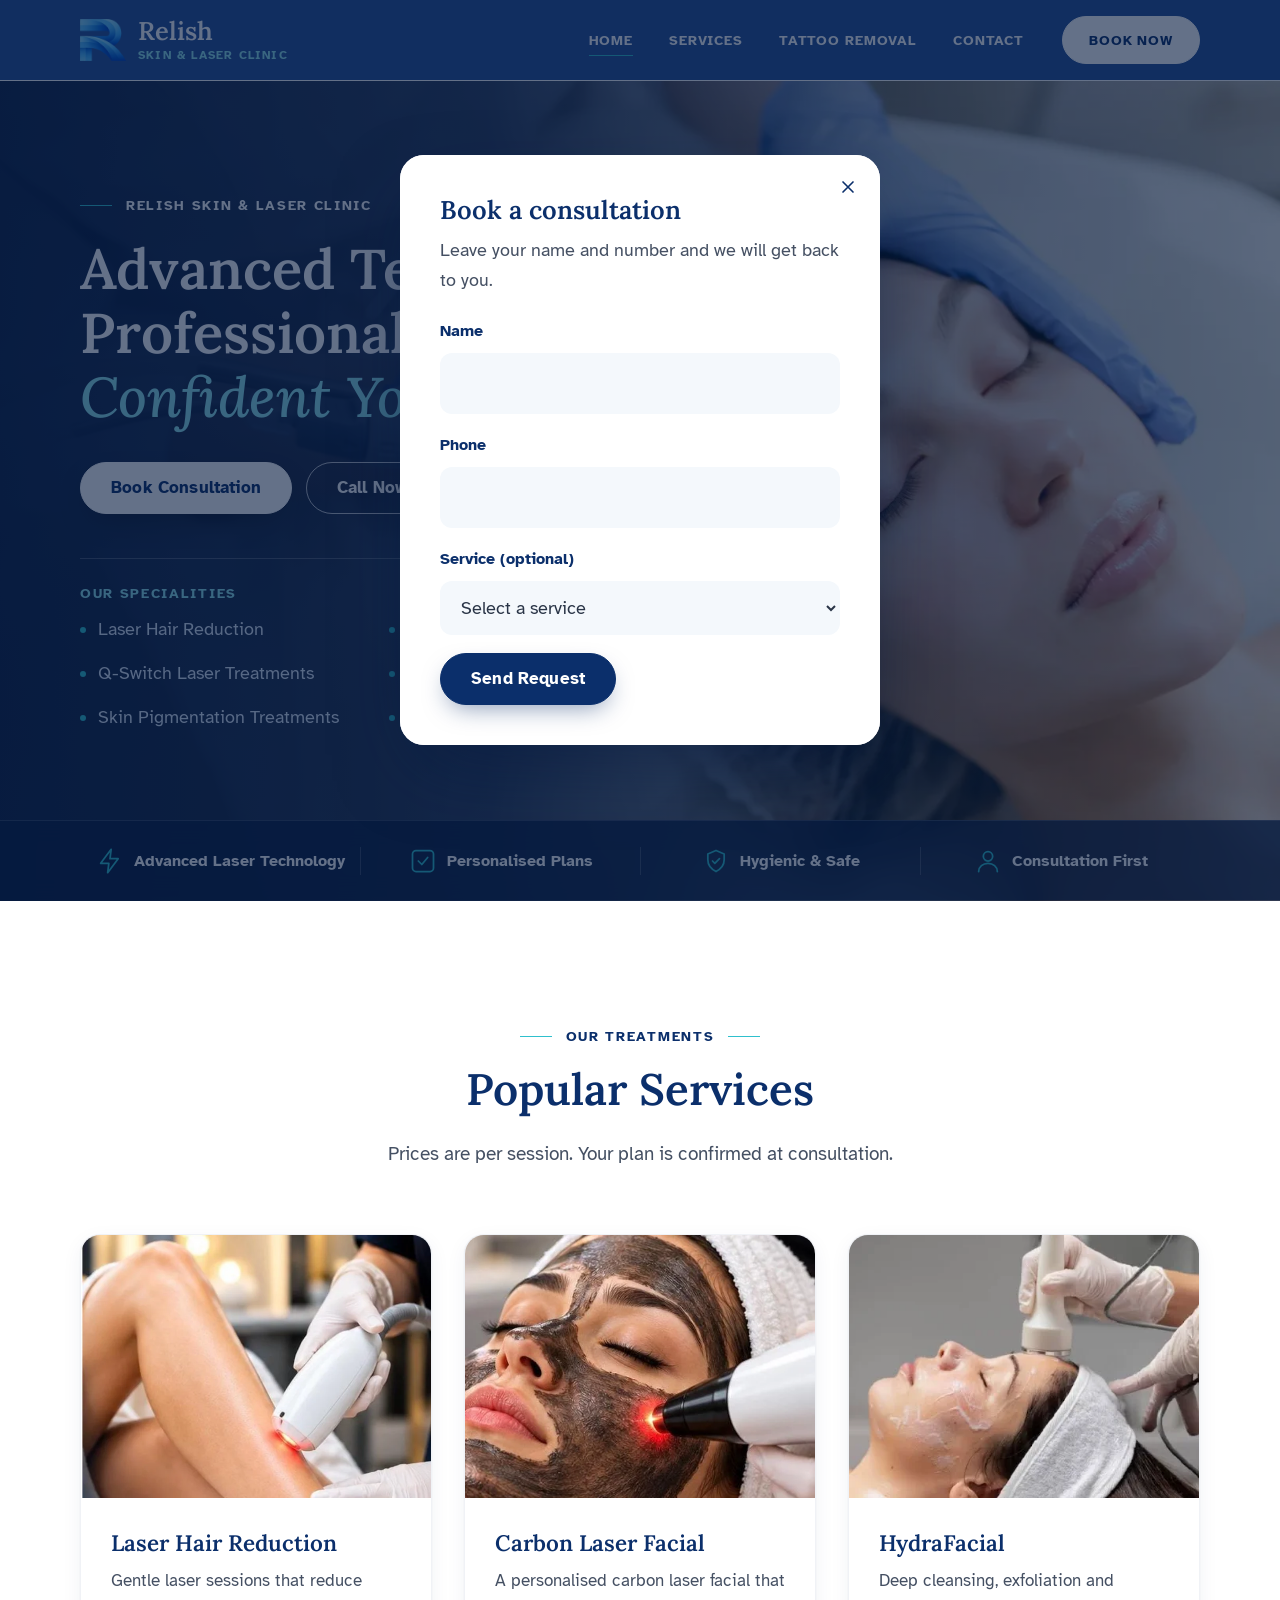
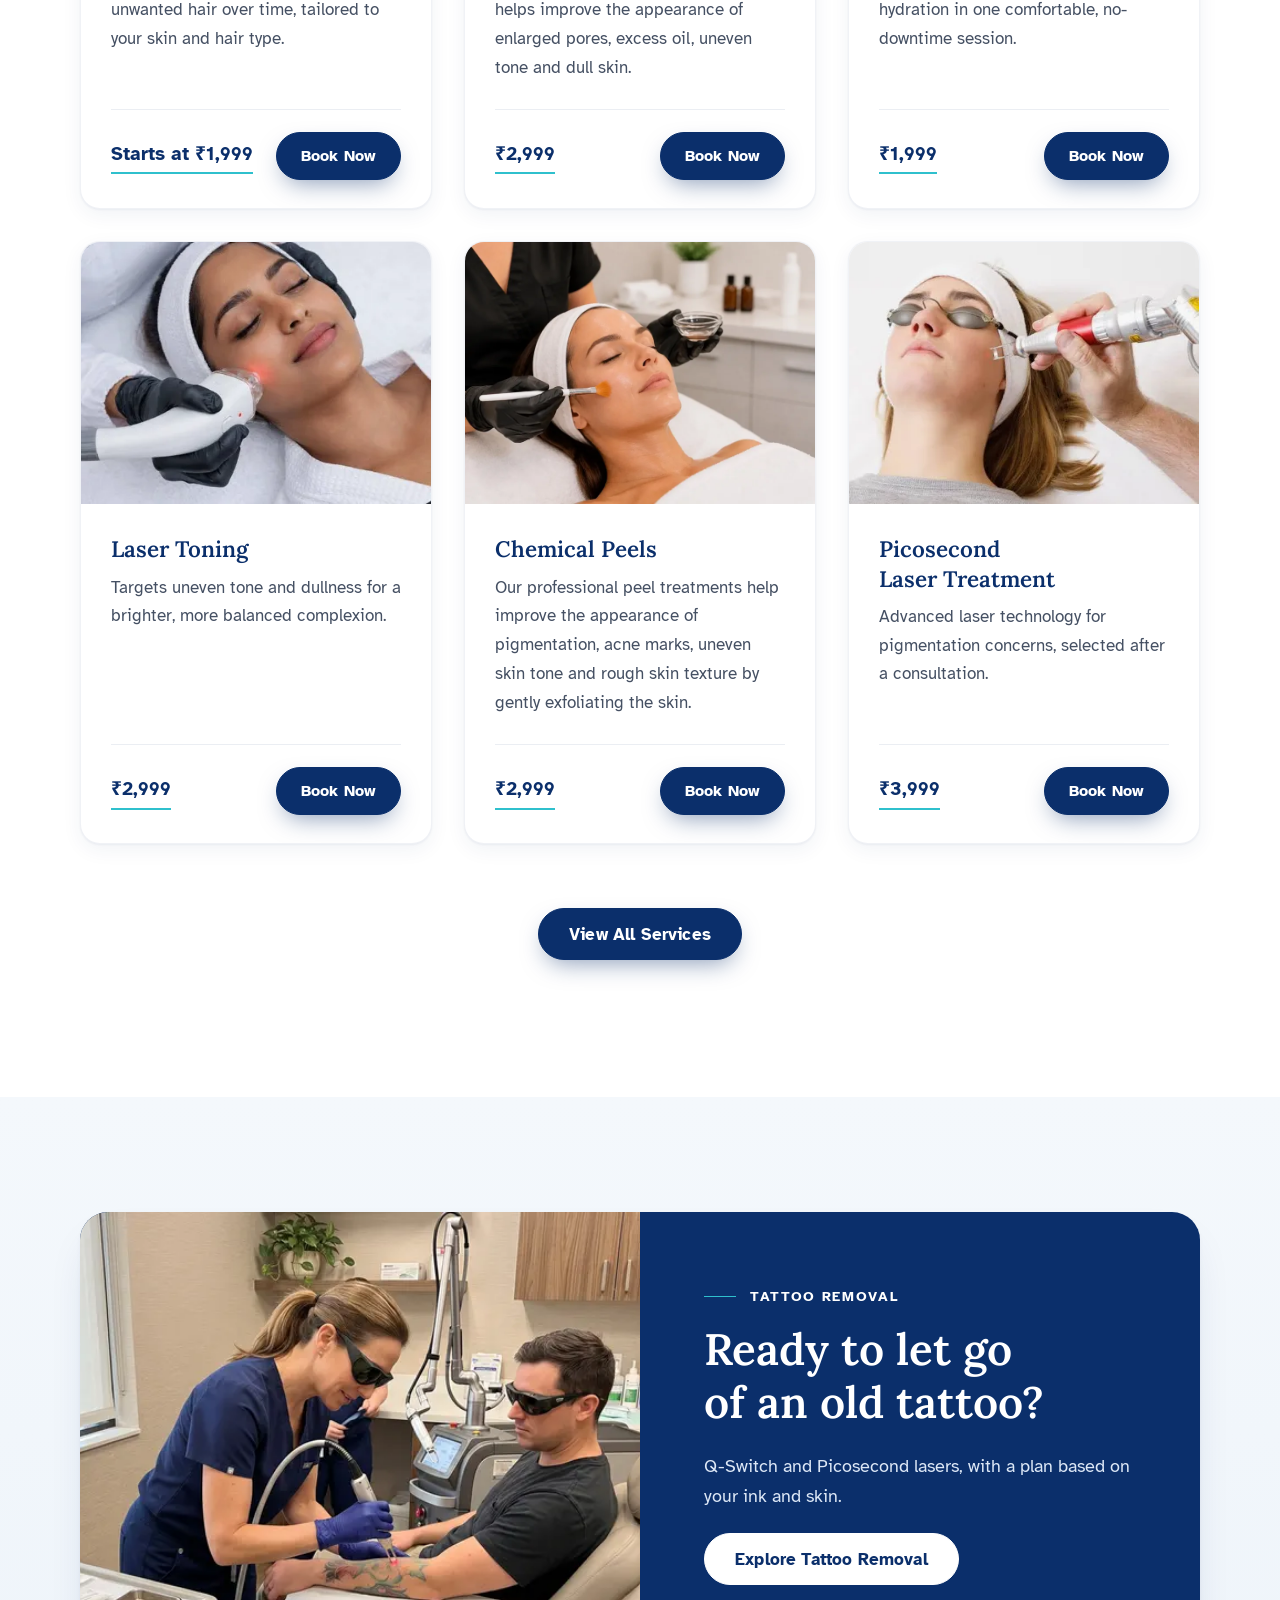
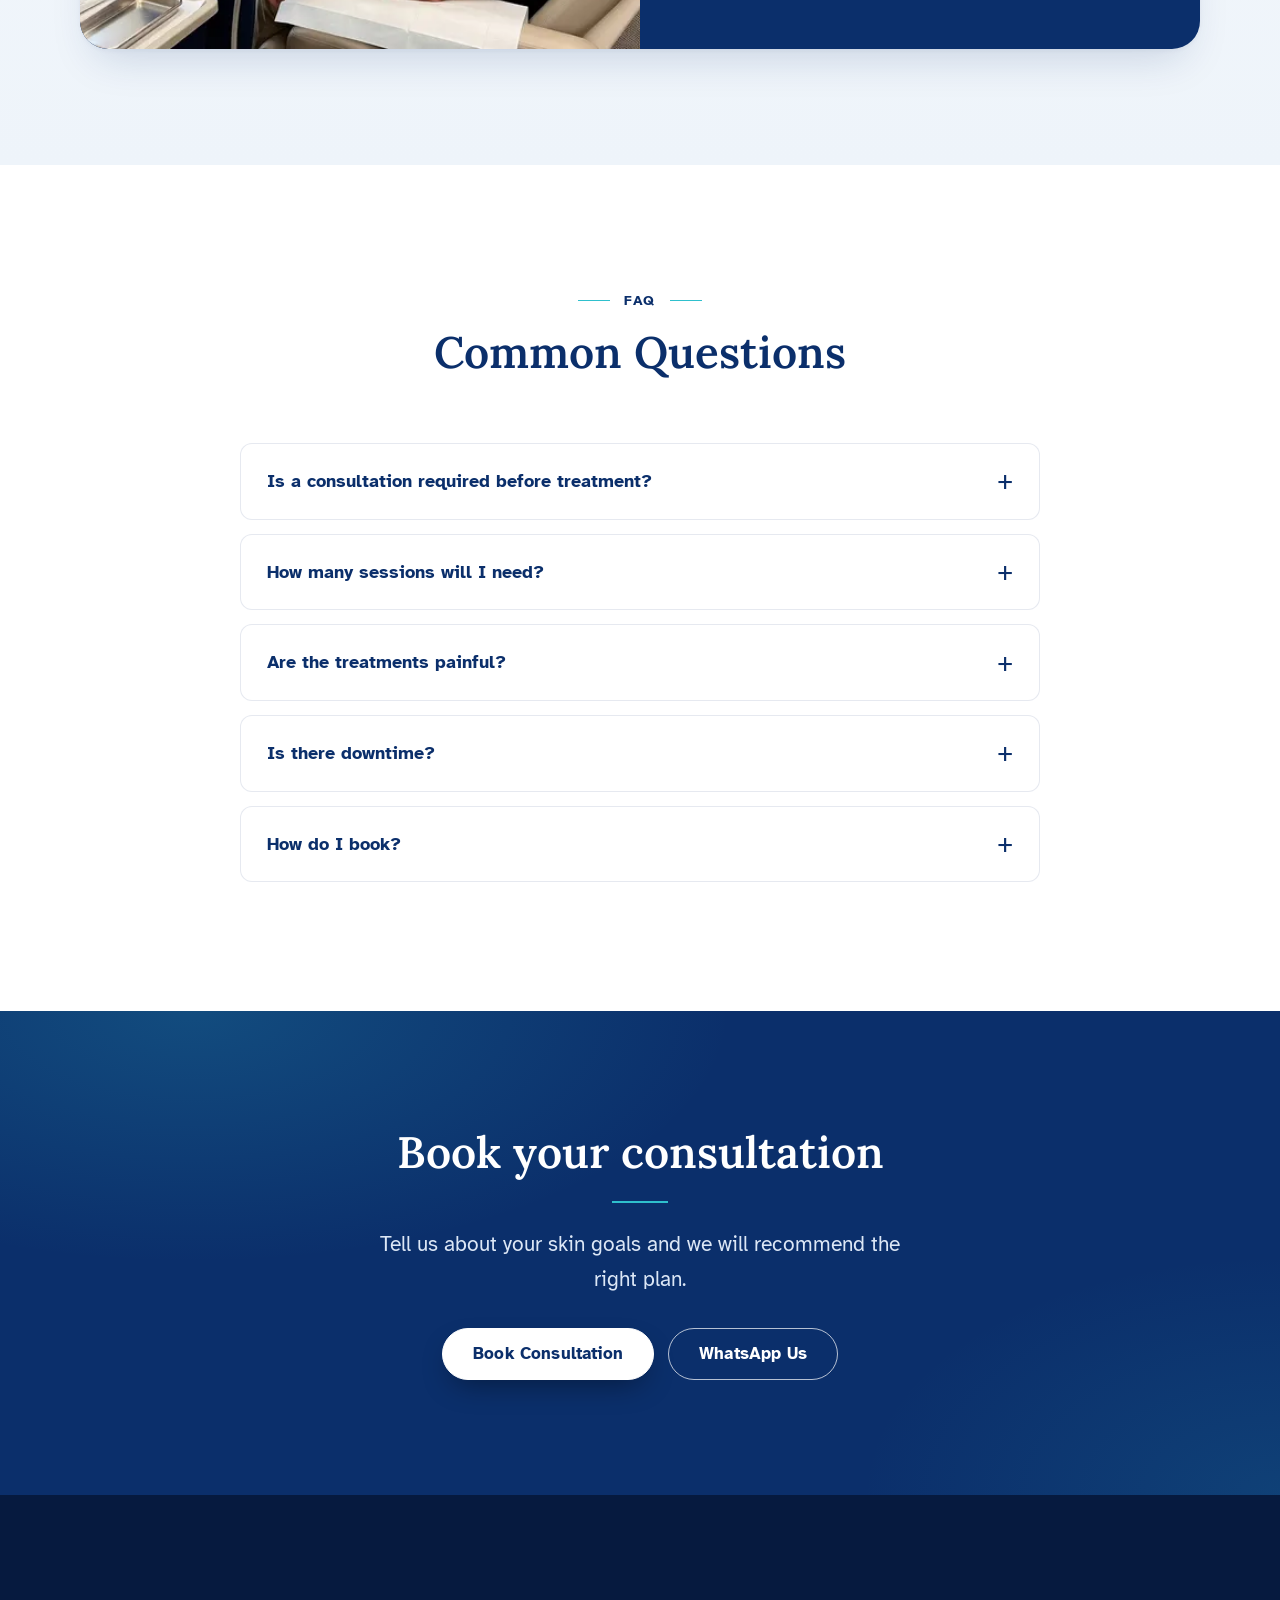
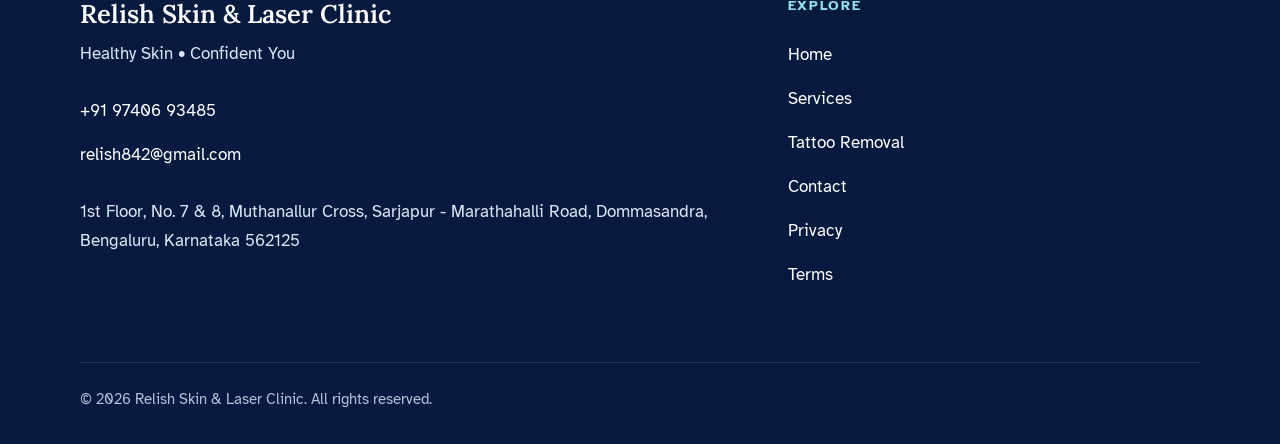
==== commit a0675b0e: "refactor: improve image alt text and update service descriptions on index and services pages" ====
--- a/index.html
+++ b/index.html
@@ -234,13 +234,13 @@
       <div class="section-head section-head--center"><span class="eyebrow">Our treatments</span><h2>Popular Services</h2><hr class="divider"><p>Prices are per session. Your plan is confirmed at consultation.</p></div>
       <div class="cards">
         <article class="card">
-          <img src="assets/img/svc-laser-hair-reduction.webp" alt="Laser handpiece being used on a client's leg" width="800" height="600" loading="lazy" decoding="async">
+          <img src="assets/img/svc-laser-hair-reduction.webp" alt="Gloved practitioner holding a handheld laser device with a red light against a client's lower leg" width="800" height="600" loading="lazy" decoding="async">
           <div class="card__body"><h3>Laser Hair Reduction</h3><p>Gentle laser sessions that reduce unwanted hair over time, tailored to your skin and hair type.</p>
             <div class="card__foot"><span class="price">Starts at ₹1,999</span><a class="btn btn--primary" href="contact.html?service=Laser%20Hair%20Reduction">Book Now</a></div></div>
         </article>
         <article class="card">
           <img src="assets/img/svc-carbon-laser-facial.webp" alt="Client with a carbon mask on her face during a laser facial, with a red-light handpiece held near the cheek" width="800" height="600" loading="lazy" decoding="async">
-          <div class="card__body"><h3>Carbon Laser Facial</h3><p>This advanced carbon laser facial helps improve the appearance of enlarged pores, excess oil, uneven skin tone and dull-looking skin. Enjoy smoother-looking, refreshed and brighter-looking skin with a personalised treatment approach.</p>
+          <div class="card__body"><h3>Carbon Laser Facial</h3><p>A personalised carbon laser facial that helps improve the appearance of enlarged pores, excess oil, uneven tone and dull skin.</p>
             <div class="card__foot"><span class="price">₹2,999</span><a class="btn btn--primary" href="contact.html?service=Carbon%20Laser%20Facial">Book Now</a></div></div>
         </article>
         <article class="card">
@@ -254,7 +254,7 @@
             <div class="card__foot"><span class="price">₹2,999</span><a class="btn btn--primary" href="contact.html?service=Laser%20Toning">Book Now</a></div></div>
         </article>
         <article class="card">
-          <img src="assets/img/svc-chemical-peels.webp" alt="Client with a peel mask being applied to the face with a brush" width="800" height="600" loading="lazy" decoding="async">
+          <img src="assets/img/svc-chemical-peels.webp" alt="Practitioner in black gloves applying a peel to a client's cheek with a fan brush, holding a small bowl of solution" width="800" height="600" loading="lazy" decoding="async">
           <div class="card__body"><h3>Chemical Peels</h3><p>Our professional peel treatments help improve the appearance of pigmentation, acne marks, uneven skin tone and rough skin texture by gently exfoliating the skin.</p>
             <div class="card__foot"><span class="price">₹2,999</span><a class="btn btn--primary" href="contact.html?service=Chemical%20Peels">Book Now</a></div></div>
         </article>
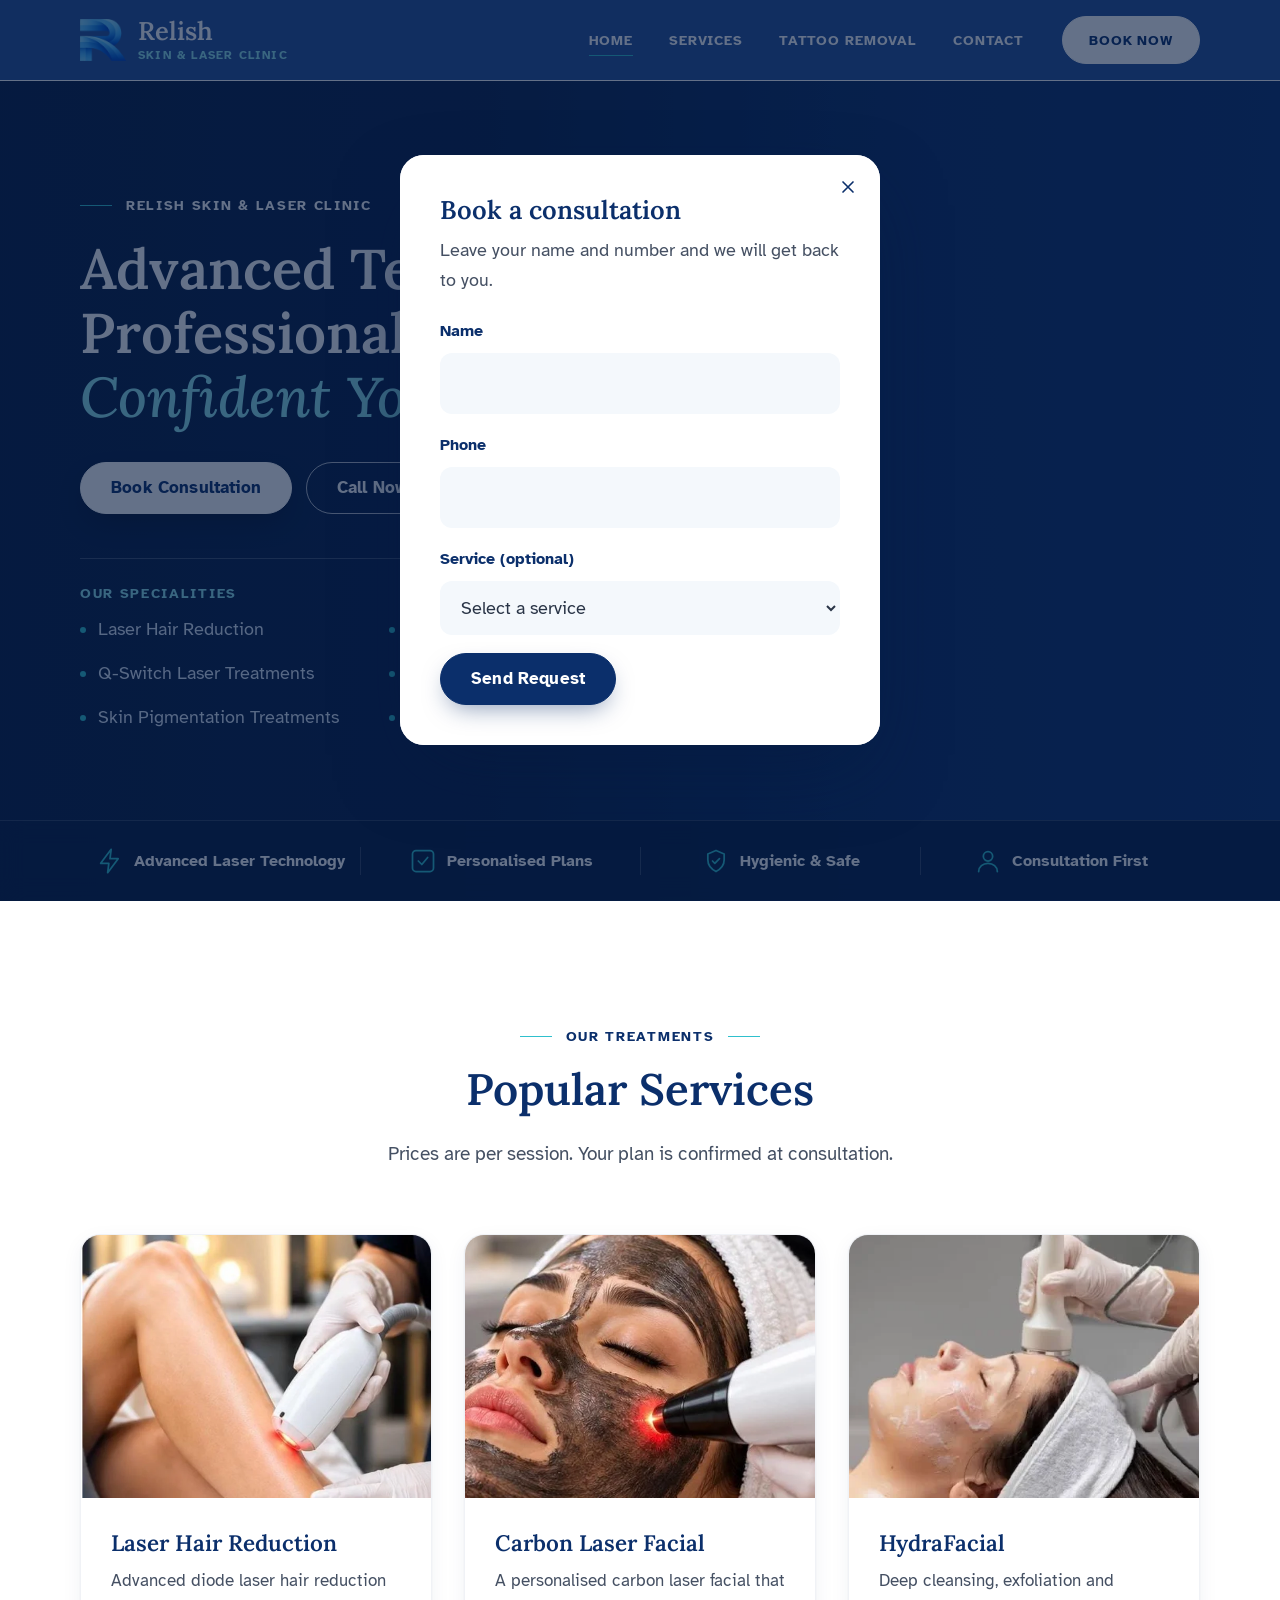
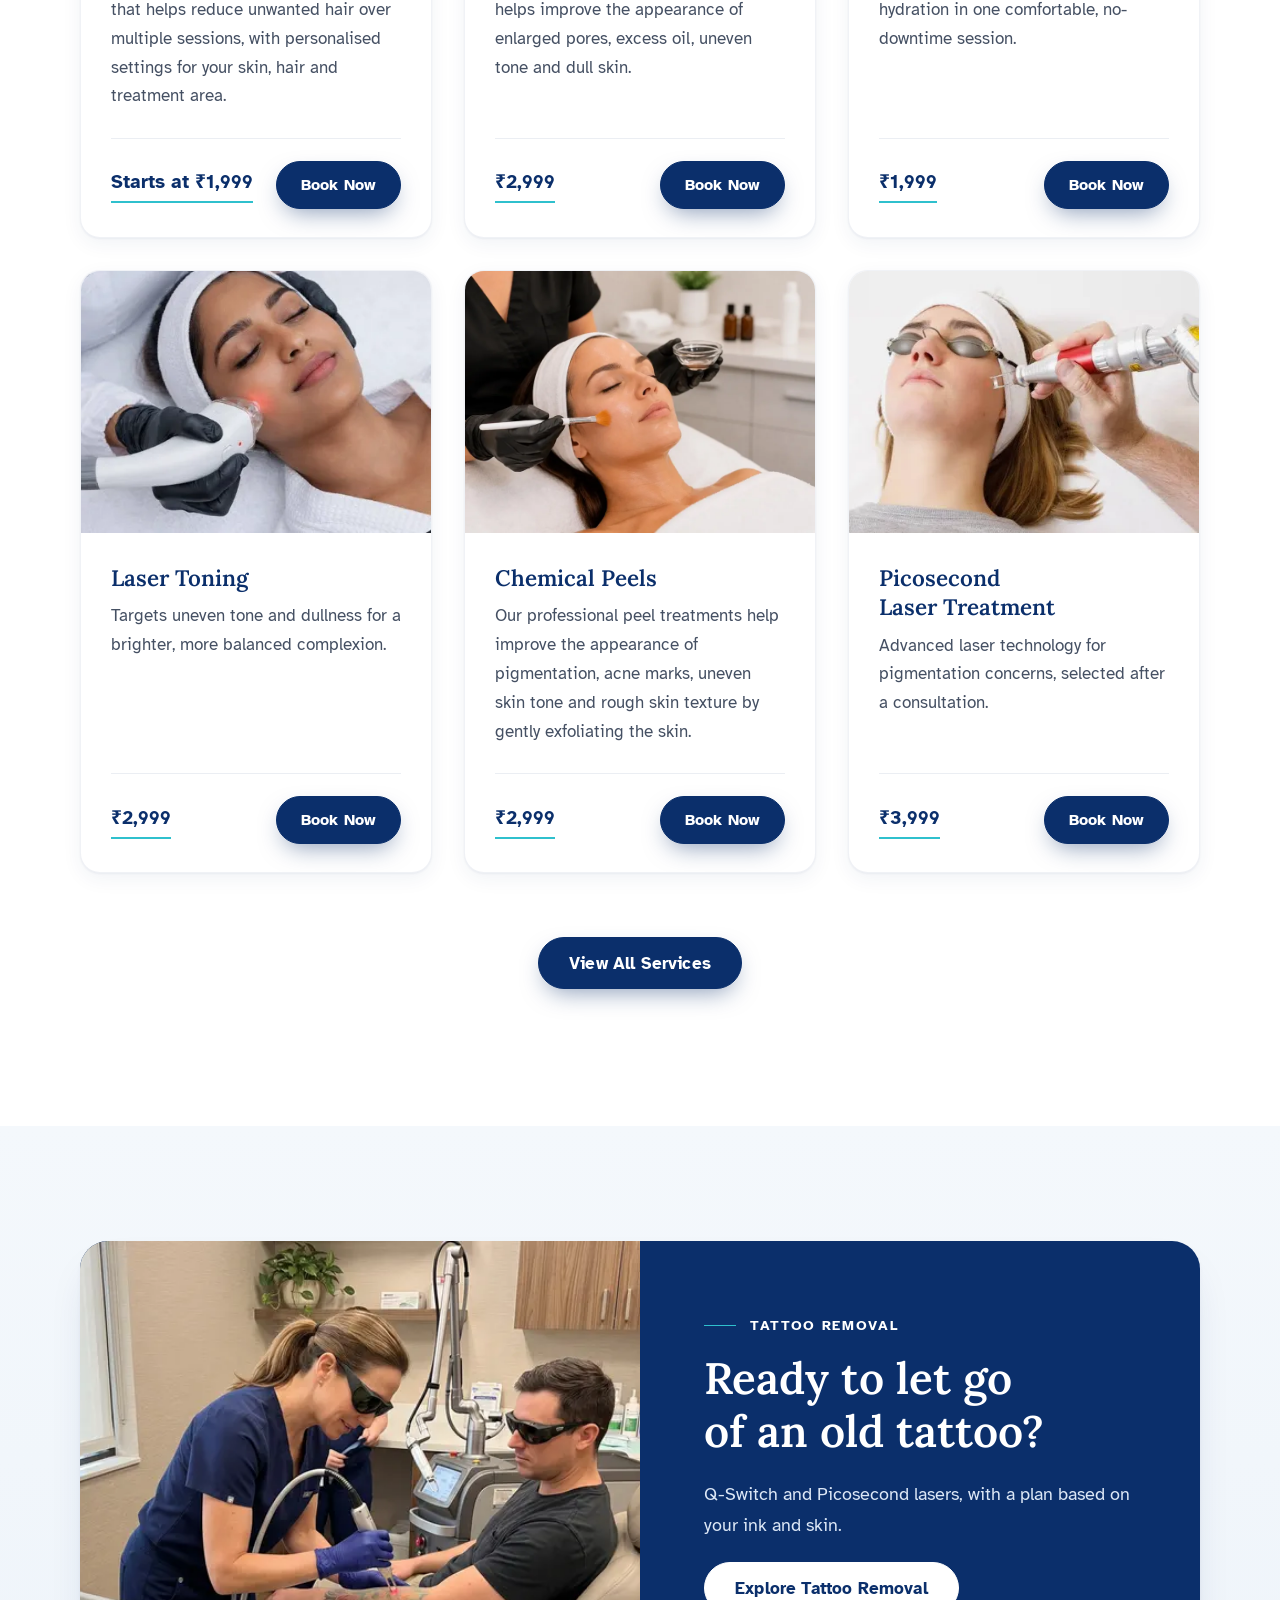
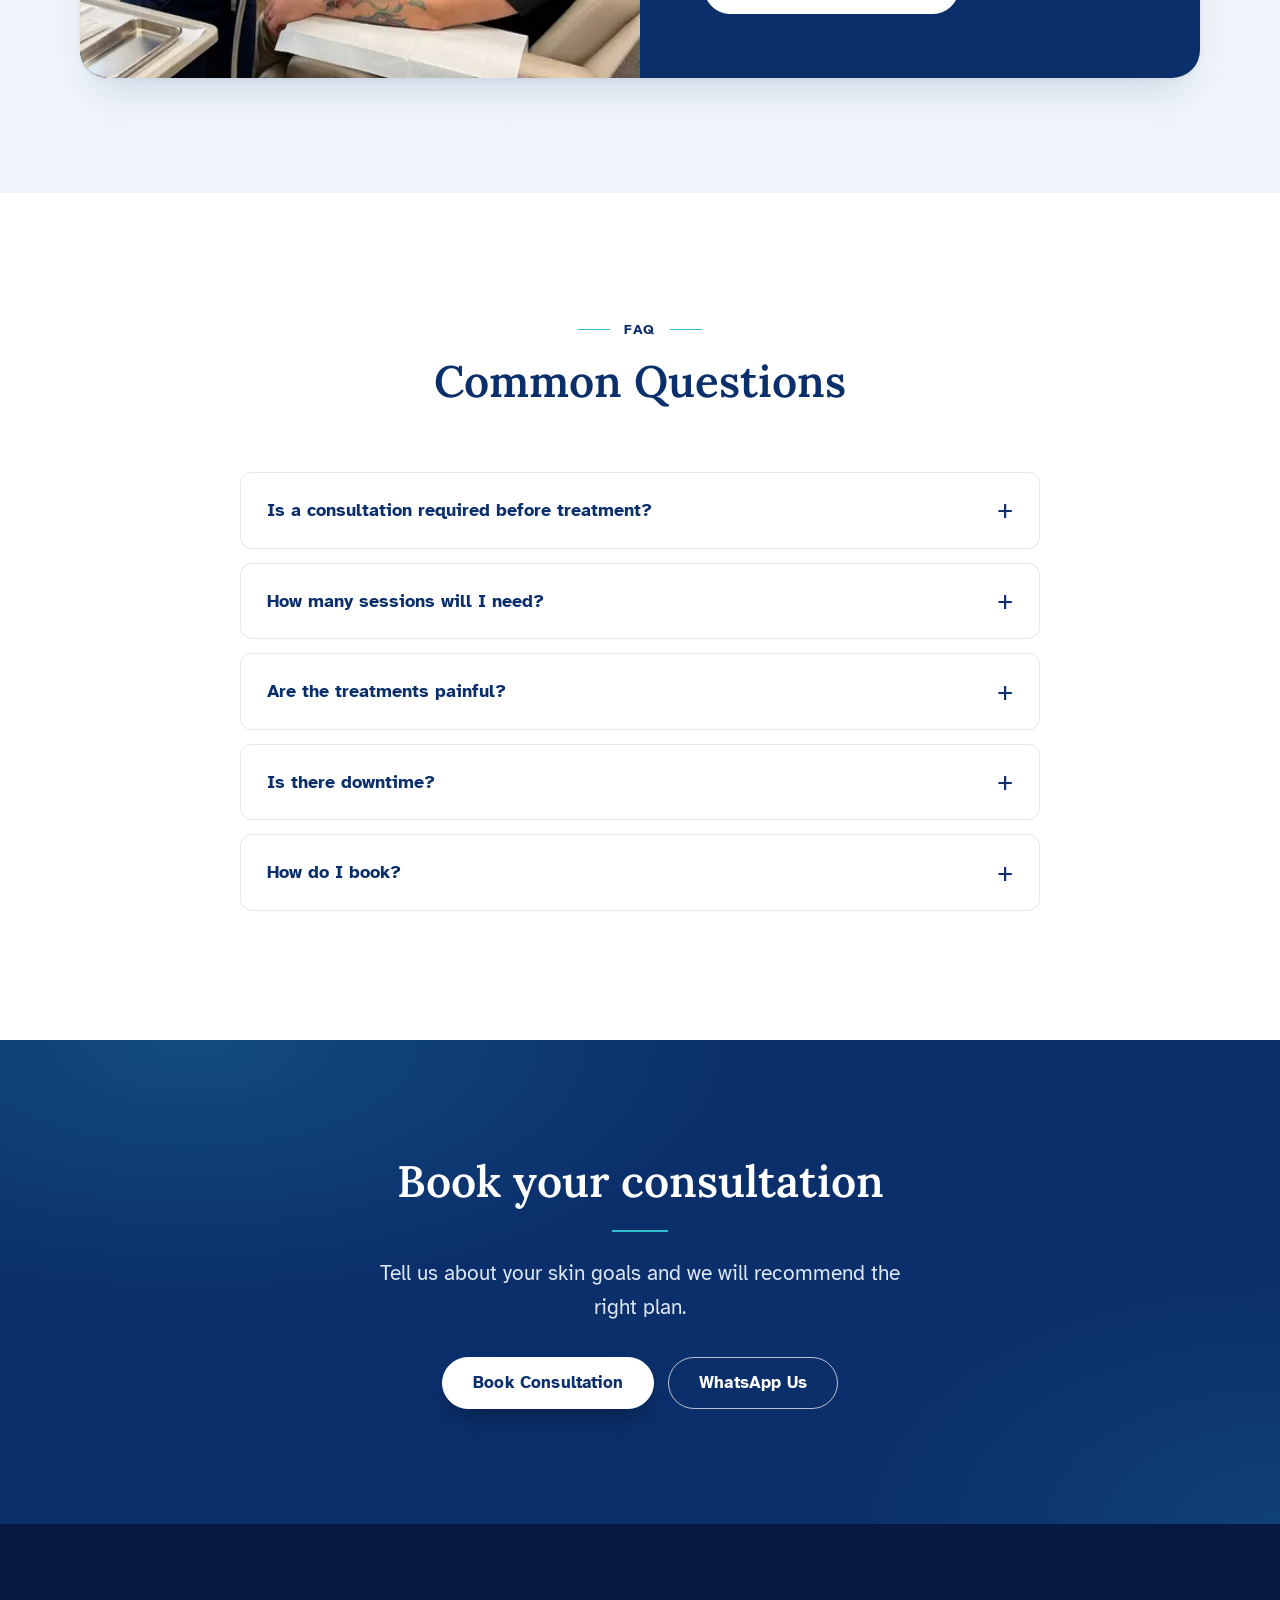
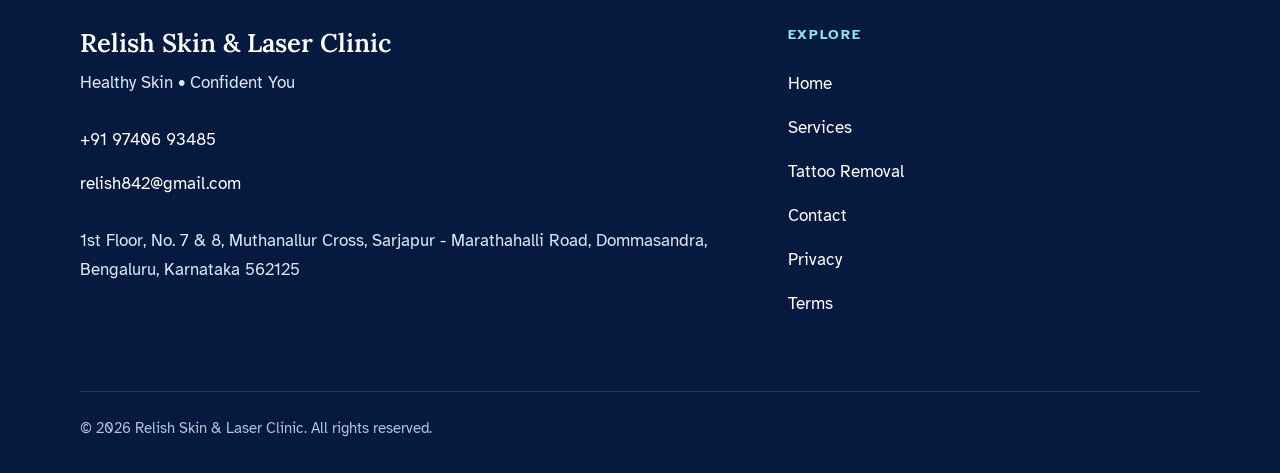
==== commit b3299ba6: "content: update service descriptions for laser hair reduction and treatments" ====
--- a/index.html
+++ b/index.html
@@ -235,7 +235,7 @@
       <div class="cards">
         <article class="card">
           <img src="assets/img/svc-laser-hair-reduction.webp" alt="Gloved practitioner holding a handheld laser device with a red light against a client's lower leg" width="800" height="600" loading="lazy" decoding="async">
-          <div class="card__body"><h3>Laser Hair Reduction</h3><p>Gentle laser sessions that reduce unwanted hair over time, tailored to your skin and hair type.</p>
+          <div class="card__body"><h3>Laser Hair Reduction</h3><p>Advanced diode laser hair reduction that helps reduce unwanted hair over multiple sessions, with personalised settings for your skin, hair and treatment area.</p>
             <div class="card__foot"><span class="price">Starts at ₹1,999</span><a class="btn btn--primary" href="contact.html?service=Laser%20Hair%20Reduction">Book Now</a></div></div>
         </article>
         <article class="card">
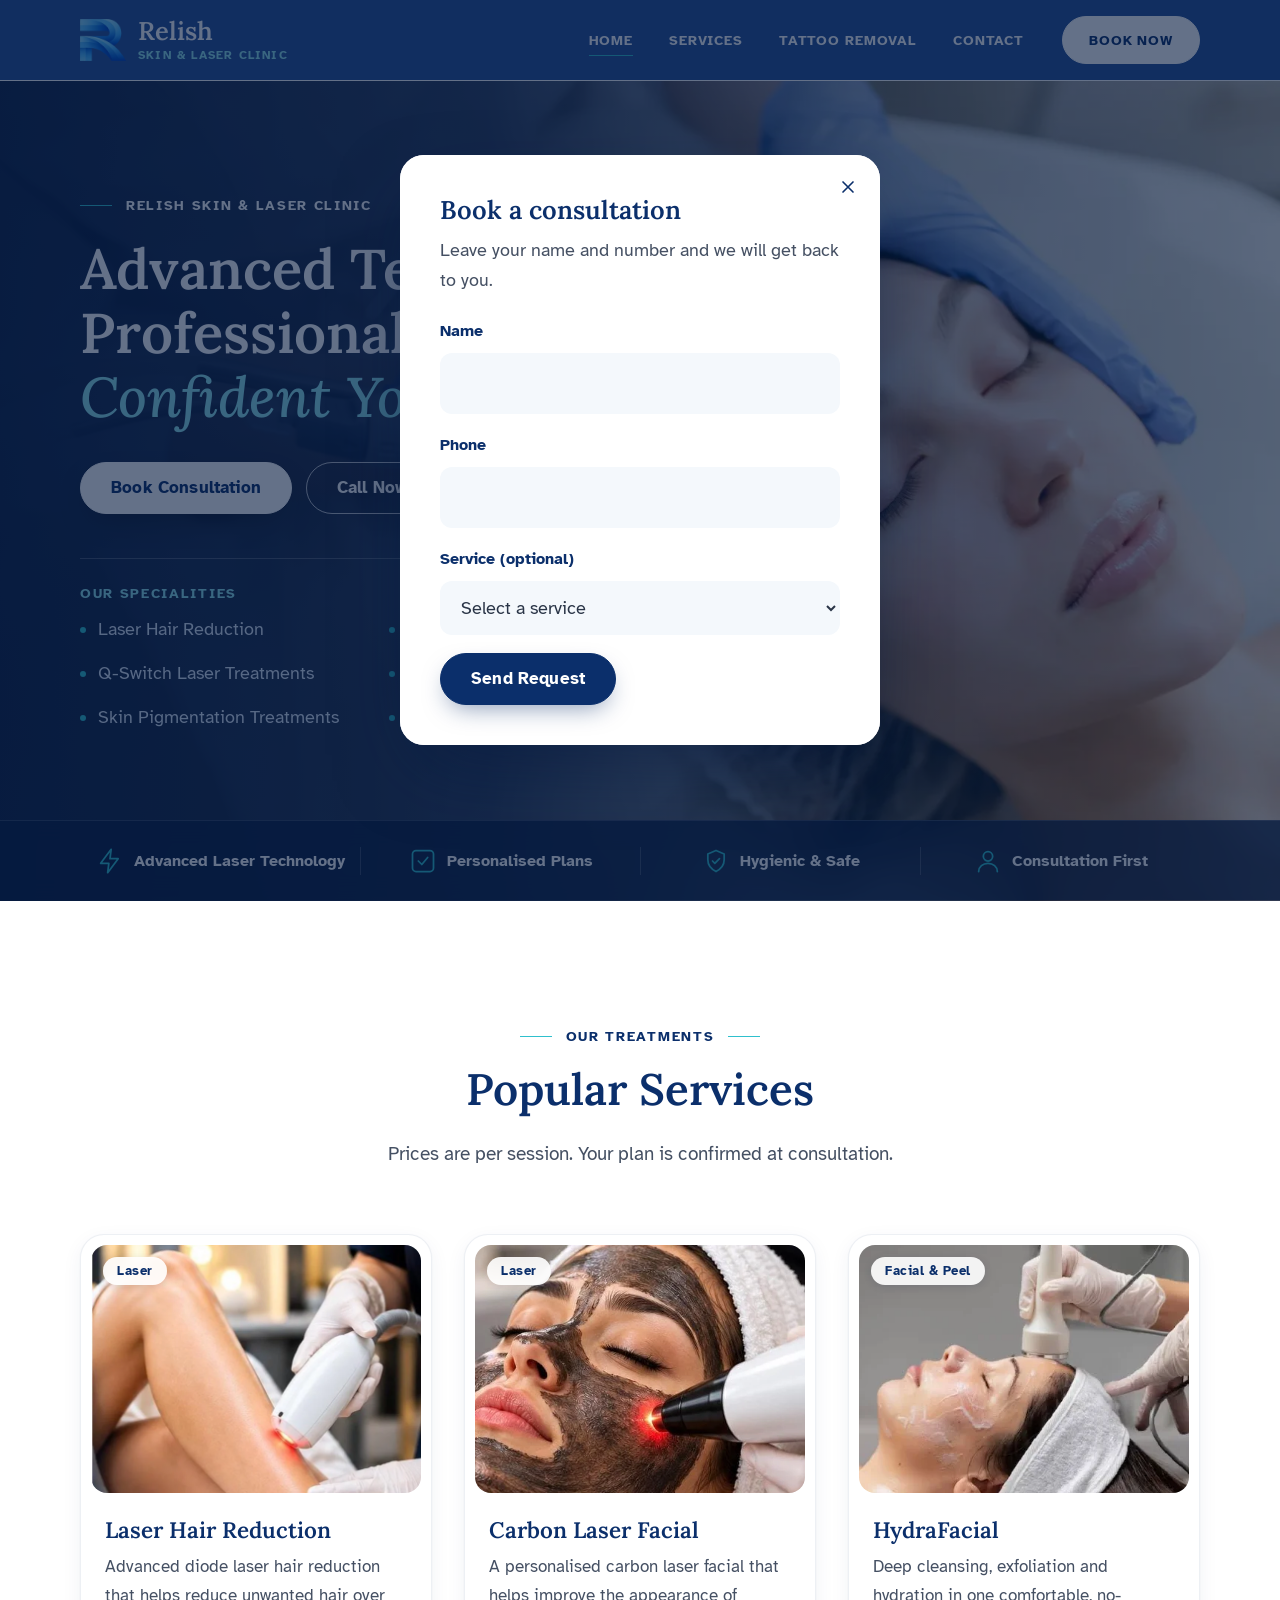
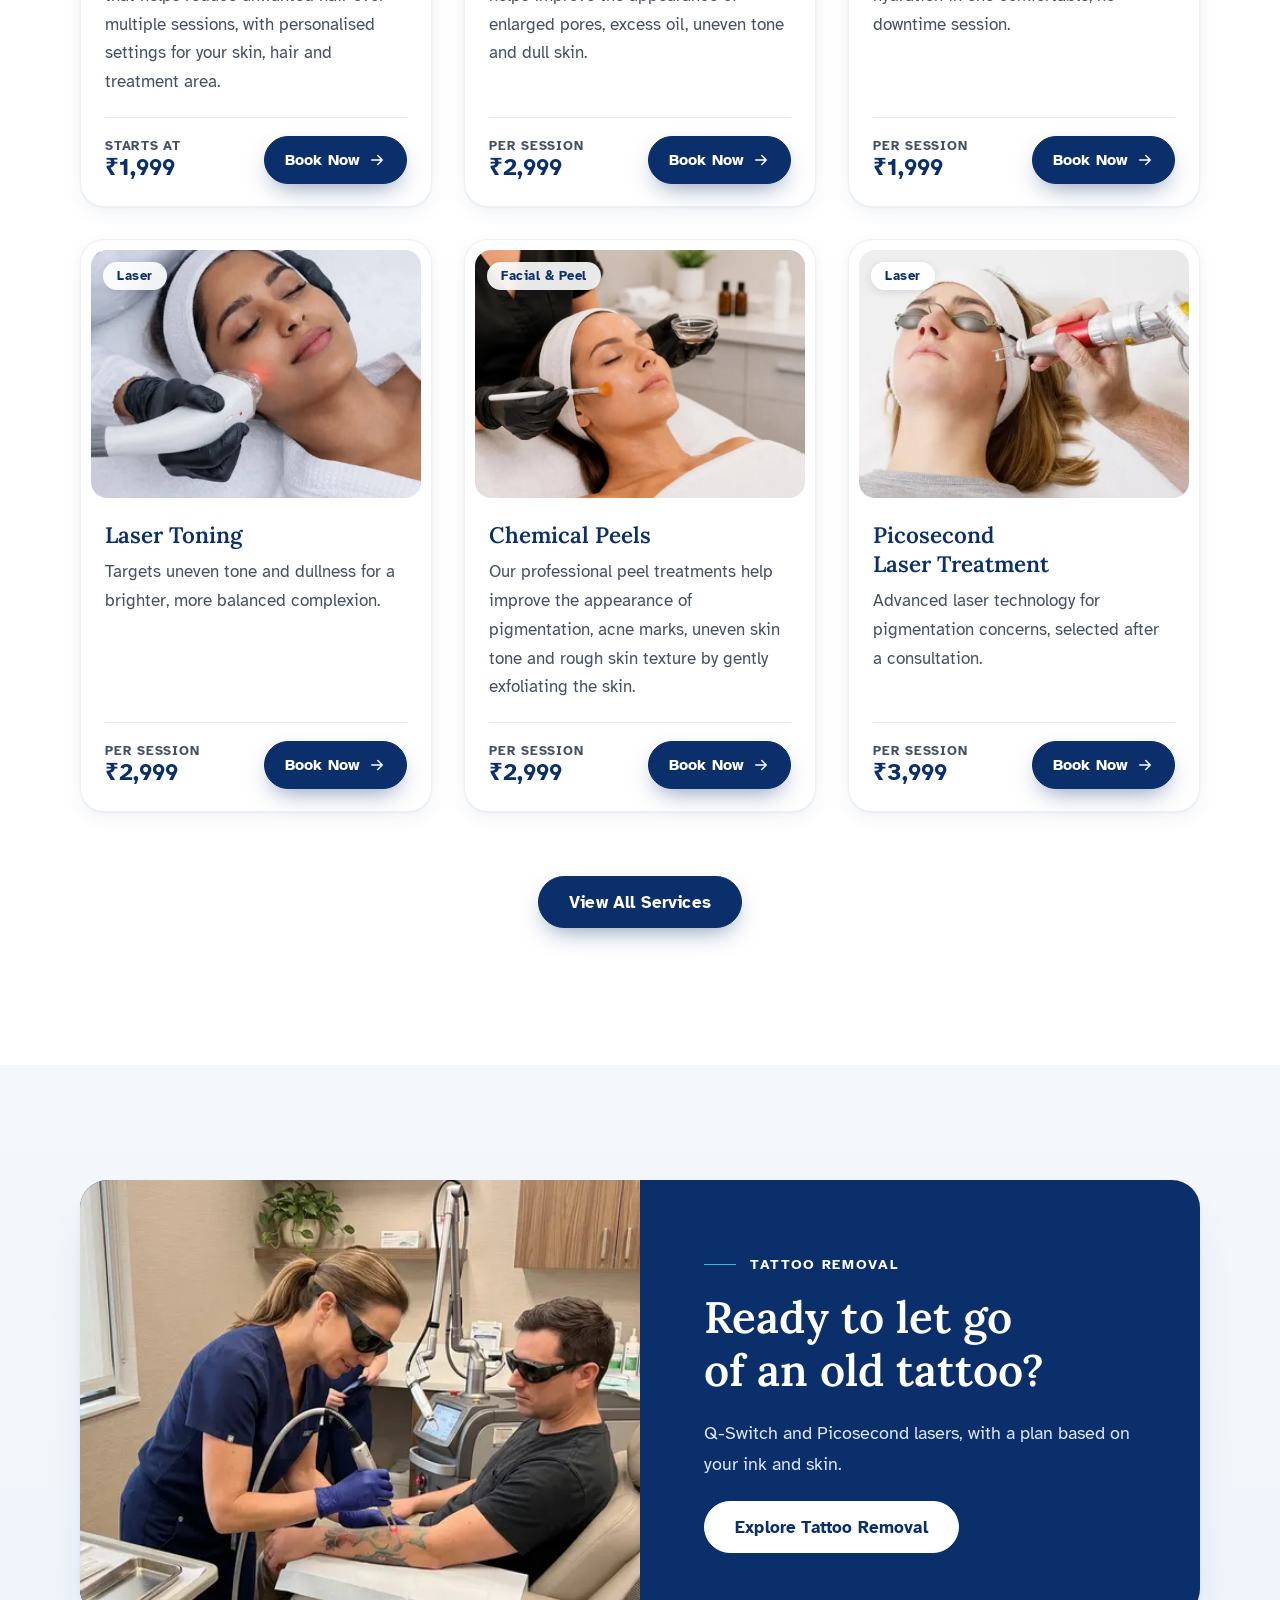
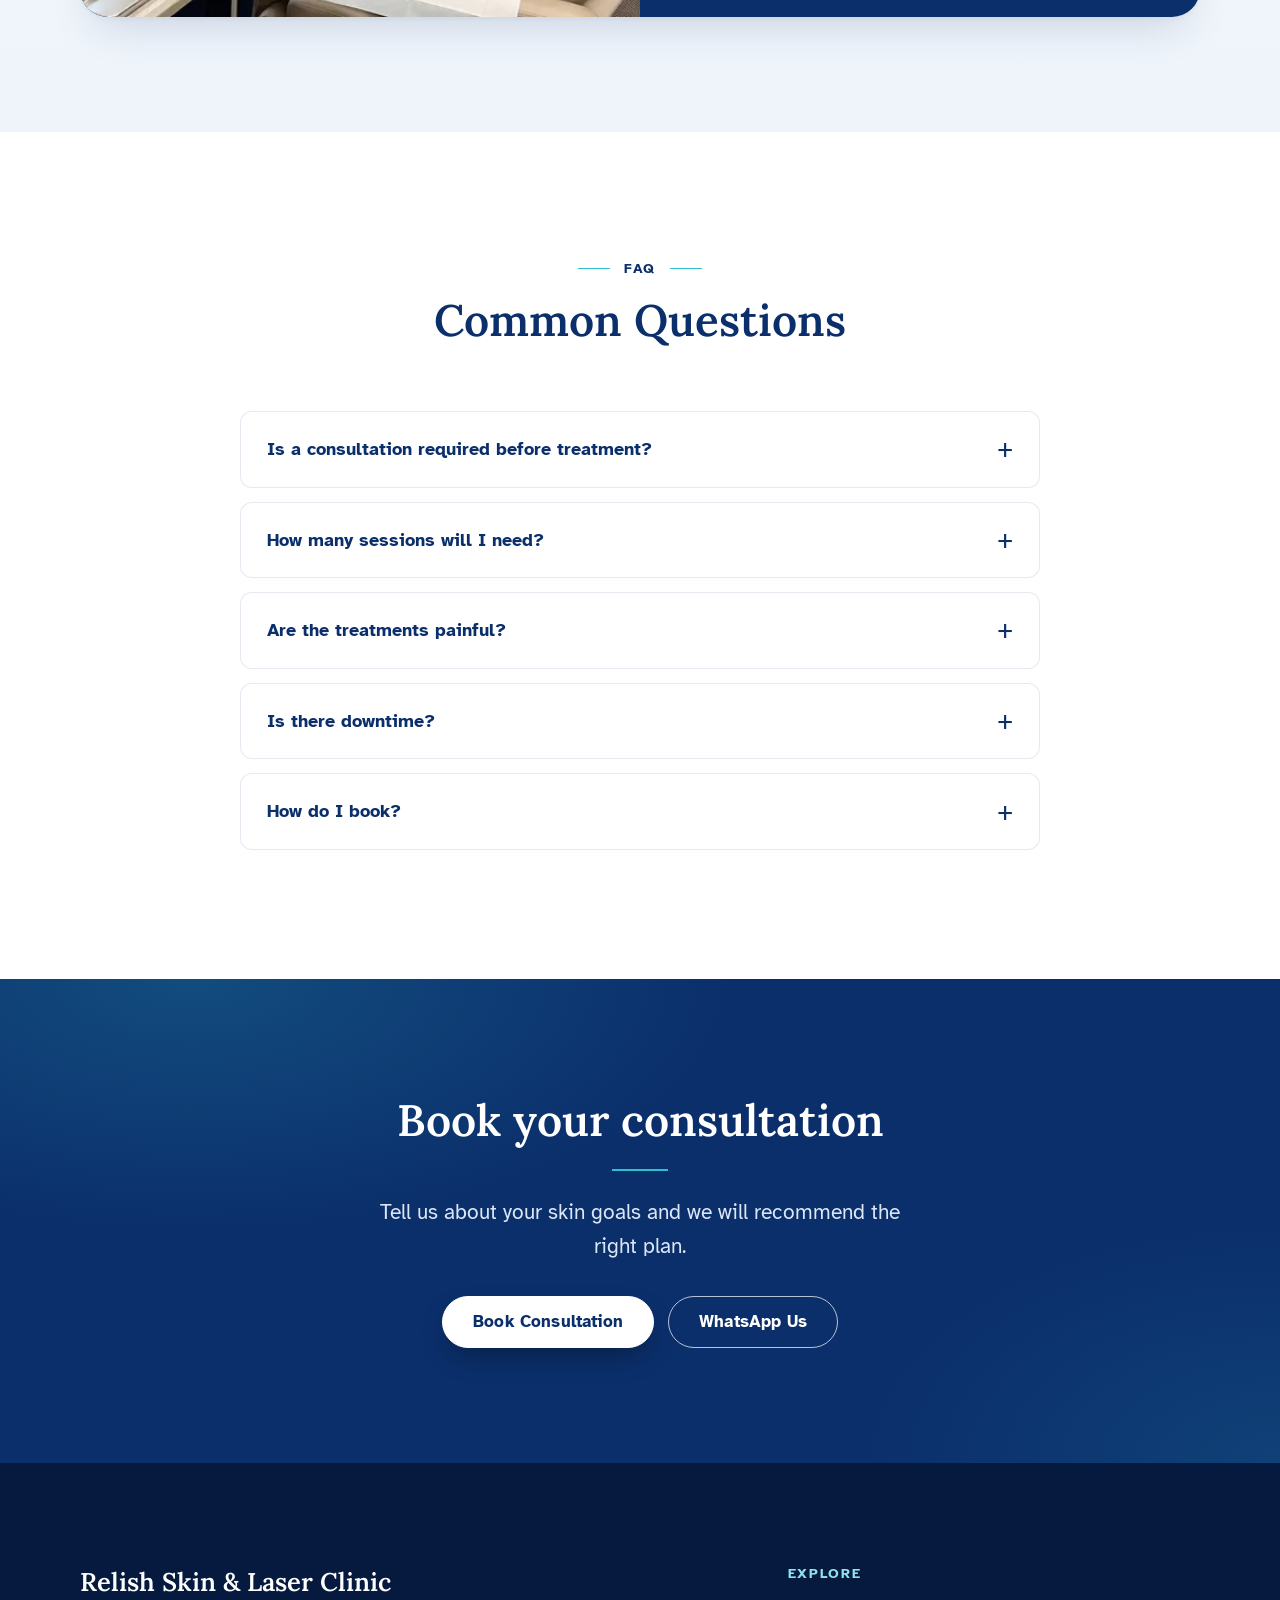
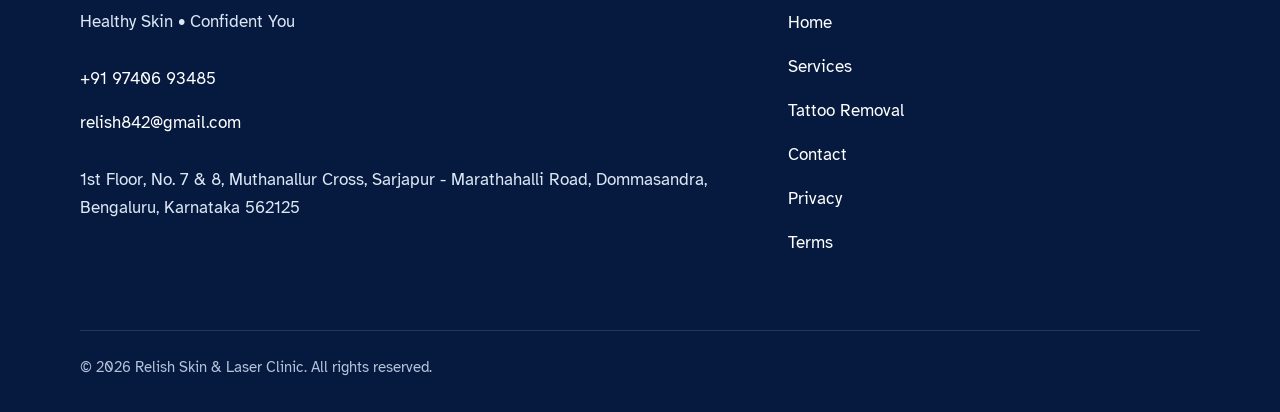
==== commit c0e0ba8c: "refactor: update card and button styles with enhanced layout and animations" ====
--- a/index.html
+++ b/index.html
@@ -234,34 +234,70 @@
       <div class="section-head section-head--center"><span class="eyebrow">Our treatments</span><h2>Popular Services</h2><hr class="divider"><p>Prices are per session. Your plan is confirmed at consultation.</p></div>
       <div class="cards">
         <article class="card">
-          <img src="assets/img/svc-laser-hair-reduction.webp" alt="Gloved practitioner holding a handheld laser device with a red light against a client's lower leg" width="800" height="600" loading="lazy" decoding="async">
-          <div class="card__body"><h3>Laser Hair Reduction</h3><p>Advanced diode laser hair reduction that helps reduce unwanted hair over multiple sessions, with personalised settings for your skin, hair and treatment area.</p>
-            <div class="card__foot"><span class="price">Starts at ₹1,999</span><a class="btn btn--primary" href="contact.html?service=Laser%20Hair%20Reduction">Book Now</a></div></div>
-        </article>
-        <article class="card">
-          <img src="assets/img/svc-carbon-laser-facial.webp" alt="Client with a carbon mask on her face during a laser facial, with a red-light handpiece held near the cheek" width="800" height="600" loading="lazy" decoding="async">
-          <div class="card__body"><h3>Carbon Laser Facial</h3><p>A personalised carbon laser facial that helps improve the appearance of enlarged pores, excess oil, uneven tone and dull skin.</p>
-            <div class="card__foot"><span class="price">₹2,999</span><a class="btn btn--primary" href="contact.html?service=Carbon%20Laser%20Facial">Book Now</a></div></div>
-        </article>
-        <article class="card">
-          <img src="assets/img/svc-hydrafacial.webp" alt="Client with eyes closed while a gloved practitioner uses a handheld facial device on the forehead" width="800" height="600" loading="lazy" decoding="async">
-          <div class="card__body"><h3>HydraFacial</h3><p>Deep cleansing, exfoliation and hydration in one comfortable, no-downtime session.</p>
-            <div class="card__foot"><span class="price">₹1,999</span><a class="btn btn--primary" href="contact.html?service=HydraFacial">Book Now</a></div></div>
-        </article>
-        <article class="card">
-          <img src="assets/img/svc-laser-toning.webp" alt="Client with eyes closed while a laser handpiece with a red light is used on the cheek" width="800" height="600" loading="lazy" decoding="async">
-          <div class="card__body"><h3>Laser Toning</h3><p>Targets uneven tone and dullness for a brighter, more balanced complexion.</p>
-            <div class="card__foot"><span class="price">₹2,999</span><a class="btn btn--primary" href="contact.html?service=Laser%20Toning">Book Now</a></div></div>
-        </article>
-        <article class="card">
-          <img src="assets/img/svc-chemical-peels.webp" alt="Practitioner in black gloves applying a peel to a client's cheek with a fan brush, holding a small bowl of solution" width="800" height="600" loading="lazy" decoding="async">
-          <div class="card__body"><h3>Chemical Peels</h3><p>Our professional peel treatments help improve the appearance of pigmentation, acne marks, uneven skin tone and rough skin texture by gently exfoliating the skin.</p>
-            <div class="card__foot"><span class="price">₹2,999</span><a class="btn btn--primary" href="contact.html?service=Chemical%20Peels">Book Now</a></div></div>
-        </article>
-        <article class="card">
-          <img src="assets/img/svc-picosecond-laser.webp" alt="Client wearing protective eyewear while a laser handpiece is used near the cheek" width="800" height="600" loading="lazy" decoding="async">
-          <div class="card__body"><h3>Picosecond Laser Treatment</h3><p>Advanced laser technology for pigmentation concerns, selected after a consultation.</p>
-            <div class="card__foot"><span class="price">₹3,999</span><a class="btn btn--primary" href="contact.html?service=Picosecond%20Laser%20Treatment">Book Now</a></div></div>
+          <div class="card__media"><img src="assets/img/svc-laser-hair-reduction.webp" alt="Gloved practitioner holding a handheld laser device with a red light against a client's lower leg" width="800" height="600" loading="lazy" decoding="async"><span class="card__tag">Laser</span></div>
+          <div class="card__body">
+            <h3>Laser Hair Reduction</h3>
+            <p>Advanced diode laser hair reduction that helps reduce unwanted hair over multiple sessions, with personalised settings for your skin, hair and treatment area.</p>
+            <div class="card__foot">
+              <div class="price"><span class="price__label">Starts at</span><span class="price__value">₹1,999</span></div>
+              <a class="btn btn--primary" href="contact.html?service=Laser%20Hair%20Reduction">Book Now<span class="sr-only"> for Laser Hair Reduction</span><svg viewBox="0 0 24 24" aria-hidden="true"><path d="M5 12h14M13 6l6 6-6 6"/></svg></a>
+            </div>
+          </div>
+        </article>
+        <article class="card">
+          <div class="card__media"><img src="assets/img/svc-carbon-laser-facial.webp" alt="Client with a carbon mask on her face during a laser facial, with a red-light handpiece held near the cheek" width="800" height="600" loading="lazy" decoding="async"><span class="card__tag">Laser</span></div>
+          <div class="card__body">
+            <h3>Carbon Laser Facial</h3>
+            <p>A personalised carbon laser facial that helps improve the appearance of enlarged pores, excess oil, uneven tone and dull skin.</p>
+            <div class="card__foot">
+              <div class="price"><span class="price__label">Per session</span><span class="price__value">₹2,999</span></div>
+              <a class="btn btn--primary" href="contact.html?service=Carbon%20Laser%20Facial">Book Now<span class="sr-only"> for Carbon Laser Facial</span><svg viewBox="0 0 24 24" aria-hidden="true"><path d="M5 12h14M13 6l6 6-6 6"/></svg></a>
+            </div>
+          </div>
+        </article>
+        <article class="card">
+          <div class="card__media"><img src="assets/img/svc-hydrafacial.webp" alt="Client with eyes closed while a gloved practitioner uses a handheld facial device on the forehead" width="800" height="600" loading="lazy" decoding="async"><span class="card__tag">Facial &amp; Peel</span></div>
+          <div class="card__body">
+            <h3>HydraFacial</h3>
+            <p>Deep cleansing, exfoliation and hydration in one comfortable, no-downtime session.</p>
+            <div class="card__foot">
+              <div class="price"><span class="price__label">Per session</span><span class="price__value">₹1,999</span></div>
+              <a class="btn btn--primary" href="contact.html?service=HydraFacial">Book Now<span class="sr-only"> for HydraFacial</span><svg viewBox="0 0 24 24" aria-hidden="true"><path d="M5 12h14M13 6l6 6-6 6"/></svg></a>
+            </div>
+          </div>
+        </article>
+        <article class="card">
+          <div class="card__media"><img src="assets/img/svc-laser-toning.webp" alt="Client with eyes closed while a laser handpiece with a red light is used on the cheek" width="800" height="600" loading="lazy" decoding="async"><span class="card__tag">Laser</span></div>
+          <div class="card__body">
+            <h3>Laser Toning</h3>
+            <p>Targets uneven tone and dullness for a brighter, more balanced complexion.</p>
+            <div class="card__foot">
+              <div class="price"><span class="price__label">Per session</span><span class="price__value">₹2,999</span></div>
+              <a class="btn btn--primary" href="contact.html?service=Laser%20Toning">Book Now<span class="sr-only"> for Laser Toning</span><svg viewBox="0 0 24 24" aria-hidden="true"><path d="M5 12h14M13 6l6 6-6 6"/></svg></a>
+            </div>
+          </div>
+        </article>
+        <article class="card">
+          <div class="card__media"><img src="assets/img/svc-chemical-peels.webp" alt="Practitioner in black gloves applying a peel to a client's cheek with a fan brush, holding a small bowl of solution" width="800" height="600" loading="lazy" decoding="async"><span class="card__tag">Facial &amp; Peel</span></div>
+          <div class="card__body">
+            <h3>Chemical Peels</h3>
+            <p>Our professional peel treatments help improve the appearance of pigmentation, acne marks, uneven skin tone and rough skin texture by gently exfoliating the skin.</p>
+            <div class="card__foot">
+              <div class="price"><span class="price__label">Per session</span><span class="price__value">₹2,999</span></div>
+              <a class="btn btn--primary" href="contact.html?service=Chemical%20Peels">Book Now<span class="sr-only"> for Chemical Peels</span><svg viewBox="0 0 24 24" aria-hidden="true"><path d="M5 12h14M13 6l6 6-6 6"/></svg></a>
+            </div>
+          </div>
+        </article>
+        <article class="card">
+          <div class="card__media"><img src="assets/img/svc-picosecond-laser.webp" alt="Client wearing protective eyewear while a laser handpiece is used near the cheek" width="800" height="600" loading="lazy" decoding="async"><span class="card__tag">Laser</span></div>
+          <div class="card__body">
+            <h3>Picosecond Laser Treatment</h3>
+            <p>Advanced laser technology for pigmentation concerns, selected after a consultation.</p>
+            <div class="card__foot">
+              <div class="price"><span class="price__label">Per session</span><span class="price__value">₹3,999</span></div>
+              <a class="btn btn--primary" href="contact.html?service=Picosecond%20Laser%20Treatment">Book Now<span class="sr-only"> for Picosecond Laser Treatment</span><svg viewBox="0 0 24 24" aria-hidden="true"><path d="M5 12h14M13 6l6 6-6 6"/></svg></a>
+            </div>
+          </div>
         </article>
       </div>
       <p class="center"><a class="btn btn--primary" href="services.html">View All Services</a></p>
--- a/css/style.min.css
+++ b/css/style.min.css
@@ -1 +1 @@
-@font-face{font-family:Lora Fallback;src:local("Georgia");size-adjust:91%}@font-face{font-family:Atkinson Fallback;src:local("Arial");size-adjust:98%}@font-face{font-family:Lora;src:url(../assets/fonts/lora-600.woff2) format("woff2");font-weight:600;font-style:normal;font-display:swap}@font-face{font-family:Lora;src:url(../assets/fonts/lora-500-italic.woff2) format("woff2");font-weight:500;font-style:italic;font-display:swap}@font-face{font-family:Atkinson Hyperlegible;src:url(../assets/fonts/atkinson-400.woff2) format("woff2");font-weight:400;font-style:normal;font-display:swap}@font-face{font-family:Atkinson Hyperlegible;src:url(../assets/fonts/atkinson-700.woff2) format("woff2");font-weight:700;font-style:normal;font-display:swap}@font-face{font-family:Rupee;src:url(../assets/fonts/rupee-700.woff2) format("woff2");font-weight:700;font-display:swap;unicode-range:U+20B9}:root{--navy-950:#061A3F;--navy-900:#0B2F6B;--navy-700:#1F4B94;--navy-950-rgb:6,26,63;--navy-900-rgb:11,47,107;--navy-700-rgb:31,75,148;--accent:#2FC0CD;--accent-light:#8FE3EC;--accent-rgb:47,192,205;--white:#fff;--mist:#F4F8FC;--mist-2:#EEF4FA;--text:#2A3547;--muted:#455063;--on-dark:#DCE7F6;--on-dark-muted:#B4C2DA;--ok:#14532D;--ok-bg:#E7F6EC;--err:#B42318;--err-bg:#FDECEA;--whatsapp:#1DA851;--navy:var(--navy-900);--navy-dark:#082250;--navy-deep:var(--navy-950);--font-head:"Lora","Lora Fallback",Georgia,"Times New Roman",serif;--font-body:"Atkinson Hyperlegible",Rupee,"Atkinson Fallback",system-ui,-apple-system,"Segoe UI",Roboto,Arial,sans-serif;--radius:20px;--radius-sm:12px;--shadow-sm:0 1px 2px rgba(var(--navy-900-rgb),.05),0 6px 20px rgba(var(--navy-900-rgb),.06);--shadow:0 2px 4px rgba(var(--navy-900-rgb),.04),0 22px 44px -16px rgba(var(--navy-900-rgb),.18);--container:1200px;--header-h:72px;--space-section:clamp(72px,9vw,128px);--ease:cubic-bezier(.2,.7,.2,1)}*,*:before,*:after{box-sizing:border-box}html{-webkit-text-size-adjust:100%;scroll-behavior:smooth;scroll-padding-top:var(--header-h)}body{margin:0;font-family:var(--font-body);font-size:1.125rem;line-height:1.7;color:var(--text);background:var(--white);overflow-wrap:anywhere;-webkit-font-smoothing:antialiased;text-rendering:optimizeLegibility}body.no-scroll{overflow:hidden}::selection{background:var(--accent);color:var(--navy-deep)}img,svg,video{max-width:100%;height:auto;display:block}h1,h2,h3,h4{font-family:var(--font-head);color:var(--navy);margin:0 0 .5em;font-weight:600;text-wrap:balance}h1{font-size:clamp(2.1rem,5.6vw,3.75rem);line-height:1.15}h2{font-size:clamp(1.85rem,4.2vw,2.75rem);line-height:1.2}h3{font-size:1.4rem;line-height:1.3}p{margin:0 0 1.2em;text-wrap:pretty}a{color:var(--navy)}:focus-visible{outline:3px solid var(--navy);outline-offset:3px;border-radius:4px}.site-header :focus-visible,.nav :focus-visible,.hero :focus-visible,.banner :focus-visible,.cta :focus-visible,.page-hero :focus-visible,.site-footer :focus-visible,.pr__head :focus-visible{outline-color:var(--white)}.container{width:100%;max-width:var(--container);margin-inline:auto;padding-inline:24px}.section{padding:var(--space-section) 0}.section--mist{background:linear-gradient(180deg,var(--mist) 0%,var(--mist-2) 100%)}.divider{width:56px;height:2px;background:var(--accent);border:0;margin:0 0 1.5rem}.skip-link{position:absolute;left:-9999px;top:8px;background:var(--navy);color:var(--white);padding:10px 16px;z-index:200;border-radius:8px}.skip-link:focus{left:8px}.sr-only{position:absolute;width:1px;height:1px;overflow:hidden;clip:rect(0 0 0 0);white-space:nowrap}.lead{font-size:1.3rem;line-height:1.65}.eyebrow{display:inline-flex;align-items:center;gap:14px;font:700 .875rem var(--font-body);letter-spacing:.12em;text-transform:uppercase;color:var(--navy);margin-bottom:1.1rem}.eyebrow:before{content:"";width:32px;height:1px;background:var(--accent)}.section-head--center .eyebrow:after{content:"";width:32px;height:1px;background:var(--accent)}.section-head{max-width:680px;margin-bottom:clamp(40px,5vw,72px)}.section-head p{color:var(--muted);font-size:1.2rem;margin:0}.section-head .divider{display:none}.section-head--center{margin-inline:auto;text-align:center}.btn{display:inline-flex;align-items:center;justify-content:center;gap:8px;min-height:52px;padding:13px 30px;border-radius:999px;border:1.5px solid var(--navy);font:700 1.0625rem var(--font-body);letter-spacing:.01em;text-decoration:none;cursor:pointer;transition:background .25s,color .25s,border-color .25s,transform .25s var(--ease),box-shadow .25s}.btn:hover{transform:translateY(-2px)}.btn--primary{background:var(--navy);color:var(--white);box-shadow:0 10px 24px -8px rgba(var(--navy-900-rgb),.5)}.btn--primary:hover{background:var(--navy-dark);box-shadow:0 14px 28px -8px rgba(var(--navy-900-rgb),.55)}.btn--outline{background:transparent;color:var(--navy);border-color:var(--navy)}.btn--outline:hover{background:var(--navy);color:var(--white)}.btn[disabled]{opacity:.6;cursor:not-allowed;transform:none}.nav .btn,.hero .btn--primary,.cta .btn--primary,.banner .btn{background:var(--white);color:var(--navy);border-color:var(--white)}.hero .btn--primary,.cta .btn--primary{box-shadow:0 12px 30px -10px #00000073}.nav .btn:hover,.hero .btn--primary:hover,.cta .btn--primary:hover,.banner .btn:hover{background:var(--accent);border-color:var(--accent);color:var(--navy-deep)}.hero .btn--outline,.cta .btn--outline{color:var(--white);border-color:#ffffffb3}.hero .btn--outline:hover,.cta .btn--outline:hover{background:var(--white);color:var(--navy);border-color:var(--white)}.site-header{position:sticky;top:0;z-index:100;isolation:isolate;color:var(--white);border-bottom:1px solid rgba(255,255,255,.05)}.site-header:before{content:"";position:absolute;inset:0;z-index:-1;background:rgba(var(--navy-700-rgb),.97);-webkit-backdrop-filter:blur(14px);backdrop-filter:blur(14px)}.site-header__inner{display:flex;align-items:center;justify-content:space-between;height:var(--header-h)}.logo{display:inline-flex;align-items:center;gap:12px;color:var(--white);text-decoration:none;min-height:44px}.logo img{width:46px;height:46px;object-fit:contain}.logo__text{font-family:var(--font-head);font-size:1.6rem;font-weight:600;line-height:1}.logo__text small{display:block;font:700 .75rem var(--font-body);letter-spacing:.1em;text-transform:uppercase;color:var(--accent-light);margin-top:5px}.nav-toggle{display:inline-flex;flex-direction:column;justify-content:center;gap:6px;width:44px;height:44px;padding:10px;background:none;border:0;cursor:pointer}.nav-toggle span{display:block;height:1.5px;background:var(--white);transition:transform .3s var(--ease),opacity .25s}.nav-toggle[aria-expanded=true] span:nth-child(1){transform:translateY(7.5px) rotate(45deg)}.nav-toggle[aria-expanded=true] span:nth-child(2){opacity:0}.nav-toggle[aria-expanded=true] span:nth-child(3){transform:translateY(-7.5px) rotate(-45deg)}.nav{position:fixed;inset:var(--header-h) 0 0 0;background:var(--navy-deep);padding:32px 24px;display:none;flex-direction:column;gap:2px;overflow-y:auto}.nav.is-open{display:flex}.nav a{color:var(--white);text-decoration:none;font:600 1.5rem var(--font-head);padding:14px 4px;min-height:56px;border-bottom:1px solid rgba(255,255,255,.1)}.nav a:hover,.nav a[aria-current=page]{color:var(--accent-light)}.nav .btn{margin-top:28px;font:700 1.0625rem var(--font-body);border-bottom:1.5px solid var(--white);box-shadow:none}.site-footer{background:var(--navy-deep);color:var(--on-dark);padding:clamp(64px,8vw,104px) 0 32px;font-size:1.0625rem}.site-footer h3{font:700 .875rem var(--font-body);letter-spacing:.12em;text-transform:uppercase;color:var(--accent-light);margin-bottom:1.2rem}.footer-grid>div:first-child h3{font:600 1.6rem var(--font-head);letter-spacing:0;text-transform:none;color:var(--white);margin-bottom:.6rem}.site-footer a{color:var(--white);text-decoration:none;transition:color .2s}.site-footer a:hover{color:var(--accent-light)}.footer-grid{display:grid;gap:48px;grid-template-columns:1fr}.footer-links{list-style:none;margin:0;padding:0}.footer-links li{margin:0}.footer-links a,.site-footer p a{display:inline-flex;align-items:center;min-height:44px}.footer-bottom{margin:clamp(40px,5vw,64px) 0 0;padding-top:24px;border-top:1px solid rgba(255,255,255,.12);font-size:.9375rem;color:var(--on-dark-muted)}.float-actions{position:fixed;right:16px;bottom:16px;z-index:90;display:flex;flex-direction:column;gap:12px}.float-actions a{display:grid;place-items:center;width:54px;height:54px;border-radius:50%;box-shadow:0 8px 22px #00000047;color:var(--white);transition:transform .25s var(--ease)}.float-actions a:active{transform:scale(.94)}.float-actions .wa{background:var(--whatsapp)}.float-actions .call{background:var(--navy);border:2px solid var(--accent)}.float-actions svg{width:26px;height:26px;fill:currentColor}.hero{position:relative;isolation:isolate;color:var(--white);background:var(--navy);min-height:max(700px,calc(100svh - var(--header-h)));display:flex;flex-direction:column;justify-content:flex-end}.hero__bg{position:absolute;inset:0;z-index:-2}.hero__bg img{width:100%;height:100%;object-fit:cover;object-position:50% 10%}.hero:before{content:"";position:absolute;inset:0;z-index:-1;background:linear-gradient(to top,rgba(var(--navy-950-rgb),.97),rgba(var(--navy-950-rgb),.9) 45%,rgba(var(--navy-950-rgb),.78) 72%,rgba(var(--navy-950-rgb),.5))}.hero__inner{width:100%;padding-block:56px 48px}.trust{background:rgba(var(--navy-950-rgb),.78);-webkit-backdrop-filter:blur(12px);backdrop-filter:blur(12px);border-top:1px solid rgba(255,255,255,.16);padding:22px 0}.trust__list{list-style:none;margin:0;padding:0;display:grid;grid-template-columns:1fr 1fr;gap:20px 12px}.trust__item{display:flex;flex-direction:column;align-items:center;text-align:center;gap:8px;font-size:.95rem;font-weight:700;color:var(--white);line-height:1.3}.trust__item svg{width:28px;height:28px;fill:none;stroke:var(--accent);stroke-width:1.5;stroke-linecap:round;stroke-linejoin:round}.hero h1{color:var(--white);font-size:clamp(1.85rem,5.2vw,3.5rem);line-height:1.15;max-width:none}.hero h1 span{display:block}.hero h1 em{display:block;font-style:italic;font-weight:500;color:var(--accent-light)}.hero .eyebrow{color:var(--white);margin-bottom:1.4rem}.hero__spec{margin-top:44px;padding-top:26px;border-top:1px solid rgba(255,255,255,.22);max-width:640px}.hero__spec-title{margin:0 0 6px;font:700 .875rem var(--font-body);letter-spacing:.12em;text-transform:uppercase;color:var(--accent-light)}.hero__spec-list{list-style:none;margin:0;padding:0;display:grid;grid-template-columns:1fr;column-gap:32px}.hero__spec-list a{display:flex;align-items:center;gap:12px;min-height:44px;color:var(--on-dark);text-decoration:none;font-size:1.125rem;transition:color .2s}.hero__spec-list a:before{content:"";flex:none;width:6px;height:6px;border-radius:50%;background:var(--accent)}.hero__spec-list a:hover,.hero__spec-list a:focus-visible{color:var(--white);text-decoration:underline;text-underline-offset:4px}.hero__actions{display:flex;flex-wrap:wrap;gap:14px;margin-top:32px}.cards{display:grid;gap:32px;grid-template-columns:1fr}.card{background:var(--white);border-radius:var(--radius);box-shadow:var(--shadow-sm);overflow:hidden;display:flex;flex-direction:column;border:1px solid rgba(var(--navy-900-rgb),.06);transition:transform .45s var(--ease),box-shadow .45s var(--ease)}.card:hover{transform:translateY(-6px);box-shadow:var(--shadow)}.card>img{width:100%;aspect-ratio:4/3;object-fit:cover;transition:transform .8s var(--ease)}.card:hover>img{transform:scale(1.05)}.card__body{padding:30px 30px 28px;display:flex;flex-direction:column;flex:1}.card__body h3{margin-bottom:.45em}.card__body p{flex:1;color:var(--muted);font-size:1.0625rem}.card__foot{display:flex;align-items:center;justify-content:space-between;gap:12px;flex-wrap:wrap;margin-top:6px;padding-top:22px;border-top:1px solid rgba(var(--navy-900-rgb),.08)}.card__foot .btn{padding:11px 24px;min-height:48px;font-size:1rem}.price{font-weight:700;font-size:1.2rem;color:var(--navy);font-variant-numeric:tabular-nums;border-bottom:2px solid var(--accent);padding-bottom:2px}.center{text-align:center;margin-top:clamp(40px,5vw,64px)}.media{border-radius:var(--radius);overflow:hidden;background:var(--mist)}.media img{width:100%;height:auto}.split{display:grid;gap:40px;align-items:center}.split>div:not(.media):not(.callout) p{color:var(--muted)}.banner{position:relative;border-radius:calc(var(--radius) + 8px);overflow:hidden;background:var(--navy);color:var(--white);display:grid;box-shadow:var(--shadow)}.banner__media{min-height:220px}.banner__media img{width:100%;height:100%;object-fit:cover;object-position:62% 50%;min-height:220px;aspect-ratio:2/1}.banner__body{padding:clamp(32px,5vw,72px)}.banner h2,.banner .eyebrow{color:var(--white)}.banner p{color:var(--on-dark)}.faq{max-width:800px;margin-inline:auto}.faq details{background:var(--white);border:1px solid rgba(var(--navy-900-rgb),.1);border-radius:var(--radius-sm);margin-bottom:14px;transition:box-shadow .3s,border-color .3s}.faq details[open]{box-shadow:var(--shadow-sm);border-color:rgba(var(--accent-rgb),.55)}.faq summary{cursor:pointer;list-style:none;padding:22px 60px 22px 26px;font-weight:700;font-size:1.125rem;color:var(--navy);position:relative;min-height:56px}.faq summary::-webkit-details-marker{display:none}.faq summary:after{content:"+";position:absolute;right:26px;top:50%;transform:translateY(-50%);font:500 1.7rem/1 var(--font-body);color:var(--navy);transition:transform .3s var(--ease)}.faq details[open] summary:after{content:"\2212"}.faq details p{padding:0 26px 24px;margin:0;color:var(--muted)}.cta{background:radial-gradient(900px 420px at 15% 0%,rgba(var(--accent-rgb),.2),transparent 60%),radial-gradient(700px 400px at 100% 100%,rgba(var(--accent-rgb),.12),transparent 60%),var(--navy);color:var(--white);text-align:center}.cta h2{color:var(--white)}.cta .divider{margin-inline:auto}.cta .lead{color:var(--on-dark);max-width:560px;margin-inline:auto}.page-hero{position:relative;color:var(--white);padding:clamp(56px,8vw,112px) 0 clamp(48px,6vw,88px);background:radial-gradient(700px 360px at 85% 0%,rgba(var(--accent-rgb),.22),transparent 65%),linear-gradient(135deg,var(--navy) 0%,var(--navy-deep) 100%)}.page-hero h1{color:var(--white);margin-bottom:.3em}.page-hero .divider{margin-bottom:1.4rem}.page-hero p{max-width:620px;font-size:1.3rem;margin:0;color:var(--on-dark)}.steps{list-style:none;margin:0;padding:0;display:grid;gap:24px;counter-reset:s}.steps li{counter-increment:s;background:var(--white);border-radius:var(--radius);box-shadow:var(--shadow-sm);border:1px solid rgba(var(--navy-900-rgb),.06);padding:30px 30px 30px 88px;position:relative;color:var(--muted)}.steps li:before{content:counter(s);position:absolute;left:28px;top:28px;width:44px;height:44px;border-radius:50%;background:var(--navy);color:var(--accent);display:grid;place-items:center;font:600 1.3rem var(--font-head)}.steps strong{display:block;color:var(--navy);font:600 1.3rem var(--font-head);margin-bottom:.2em}.tick{list-style:none;margin:0 0 1rem;padding:0}.tick li{padding:8px 0 8px 36px;position:relative}.tick li:before{content:"";position:absolute;left:4px;top:1.15em;width:18px;height:1.5px;background:var(--accent)}.callout{border-left:3px solid var(--accent);background:var(--white);padding:28px 30px;border-radius:0 var(--radius-sm) var(--radius-sm) 0;box-shadow:var(--shadow-sm);color:var(--muted)}.callout strong{color:var(--navy)}.contact-grid{display:grid;gap:48px}.contact-info{display:grid;gap:28px;align-content:start}.contact-info h3{margin-bottom:.15em;font:700 .875rem var(--font-body);letter-spacing:.1em;text-transform:uppercase;color:var(--muted)}.contact-info p{margin:0;font-size:1.2rem;color:var(--navy)}.contact-info p a{display:inline-flex;align-items:center;min-height:44px}.contact-media{border-radius:var(--radius);overflow:hidden;background:var(--mist)}.contact-media img{display:block;width:100%;height:auto}.form{background:var(--white);border-radius:calc(var(--radius) + 4px);box-shadow:var(--shadow);padding:clamp(28px,4vw,48px);border:1px solid rgba(var(--navy-900-rgb),.06)}.form h2{font-size:1.75rem;margin-bottom:1em}.field{margin-bottom:22px}.field label{display:block;font-weight:700;font-size:1rem;color:var(--navy);margin-bottom:8px}.field input,.field select,.field textarea{width:100%;min-height:54px;padding:14px 16px;font:inherit;font-size:1.125rem;color:var(--text);background:var(--mist);border:1.5px solid transparent;border-radius:var(--radius-sm);transition:border-color .2s,background .2s,box-shadow .2s}.field textarea{min-height:130px;resize:vertical}.field input:hover,.field select:hover,.field textarea:hover{border-color:rgba(var(--navy-900-rgb),.28)}.field input:focus,.field select:focus,.field textarea:focus{outline:none;background:var(--white);border-color:var(--accent);box-shadow:0 0 0 4px rgba(var(--accent-rgb),.2)}.field .error{display:none;color:var(--err);font-size:1rem;margin-top:6px}.field.invalid .error{display:block}.field.invalid input,.field.invalid select,.field.invalid textarea{border-color:var(--err);background:var(--white)}.hp{position:absolute;left:-9999px;width:1px;height:1px;overflow:hidden}.form-status{margin-top:16px;padding:14px 18px;border-radius:var(--radius-sm);display:none;font-weight:700}.form-status.ok{display:block;background:var(--ok-bg);color:var(--ok)}.form-status.err{display:block;background:var(--err-bg);color:var(--err)}.err-page{text-align:center;padding:clamp(72px,10vw,140px) 0}.err-page img{margin:0 auto 12px;width:64px;height:auto}.err-page .divider{margin-inline:auto}.err-page .big{font:600 clamp(5rem,22vw,9rem)/1 var(--font-head);color:var(--navy);margin:0}.cta .hero__actions,.err-page .hero__actions{justify-content:center}.prose{max-width:760px}.prose h2{font-size:1.6rem;margin-top:1.8em}.prose p{color:var(--muted)}.pr-grid{display:grid;gap:32px;grid-template-columns:1fr;align-items:start}.pr{background:var(--white);border-radius:var(--radius);box-shadow:var(--shadow-sm);overflow:hidden;border:1px solid rgba(var(--navy-900-rgb),.06)}.pr__head{background:linear-gradient(135deg,var(--navy) 0%,var(--navy-dark) 100%);color:var(--white);padding:30px 28px 26px;border-bottom:3px solid var(--accent)}.pr__head h3{color:var(--white);margin:0 0 6px;font-size:1.5rem}.pr__head p{margin:0;font-size:1.0625rem;color:var(--on-dark)}.pr__list{list-style:none;margin:0;padding:8px 0}.pr__list li+li{border-top:1px solid rgba(var(--navy-900-rgb),.07)}.pr__list a{display:grid;grid-template-columns:1fr auto auto;align-items:center;column-gap:14px;row-gap:6px;min-height:60px;padding:14px 28px;text-decoration:none;color:var(--text);transition:background .25s}.pr__list a:hover,.pr__list a:focus-visible{background:var(--mist)}.pr__text{display:contents}.pr__desc{grid-area:2/1/3/4;font-size:1rem;line-height:1.5;color:var(--muted)}.pr__name{grid-area:1/1;font-weight:700;font-size:1.1rem;color:var(--navy);line-height:1.35}.pr__price{grid-area:1/2;font-weight:700;font-size:1.0625rem;color:var(--navy);background:var(--mist);border-radius:999px;padding:5px 15px;white-space:nowrap;font-variant-numeric:tabular-nums;transition:background .25s,box-shadow .25s}.pr__price small{font-weight:400;font-size:.875rem;color:var(--muted);margin-right:3px}.pr__list a:hover .pr__price{background:var(--white);box-shadow:inset 0 0 0 1px var(--accent)}.pr__list svg{grid-area:1/3;width:18px;height:18px;fill:none;stroke:var(--accent);stroke-width:2;stroke-linecap:round;stroke-linejoin:round;transition:transform .25s var(--ease)}.pr__list a:hover svg{transform:translate(4px)}.pr-note{display:flex;gap:12px;align-items:flex-start;justify-content:center;max-width:720px;margin:clamp(32px,4vw,56px) auto 0;font-size:1.0625rem;color:var(--muted)}.pr-note svg{flex:none;width:20px;height:20px;margin-top:2px;fill:none;stroke:var(--navy);stroke-width:1.8;stroke-linecap:round}.js .reveal{opacity:0;transition:opacity .7s var(--ease);transition-delay:var(--d,0s)}.js .reveal.in{opacity:1}#reviews:not([hidden])+#faq{background:linear-gradient(180deg,var(--mist) 0%,var(--mist-2) 100%)}.reviews__viewport{overflow-x:auto;scroll-snap-type:x mandatory;scroll-padding-inline:4px;scrollbar-width:none;padding:8px 4px 28px;margin-inline:-4px}.reviews__viewport::-webkit-scrollbar{display:none}.reviews__track{display:flex;gap:24px;list-style:none;margin:0;padding:0}.reviews--few .reviews__track{justify-content:center}.review{flex:0 0 100%;scroll-snap-align:start;display:flex;flex-direction:column;gap:16px;background:var(--white);border:1px solid rgba(var(--navy-900-rgb),.06);border-radius:var(--radius);box-shadow:var(--shadow-sm);padding:clamp(24px,3vw,32px)}.review__stars{display:flex;gap:4px}.review__stars svg{width:22px;height:22px;fill:rgba(var(--navy-900-rgb),.14)}.review__stars .on{fill:var(--navy)}.review__text{flex:1;margin:0}.review__text p{margin:0;font-size:1.125rem;color:var(--text)}.review__name{margin:0;font-weight:700;color:var(--navy)}.review__source{font-weight:400;color:var(--muted)}.reviews__controls{display:flex;flex-wrap:wrap;align-items:center;justify-content:center;gap:4px 12px}.reviews__btn{flex:none;width:48px;height:48px;display:grid;place-items:center;border:1.5px solid var(--navy);border-radius:50%;background:var(--white);color:var(--navy);cursor:pointer;transition:background .2s,color .2s}.reviews__btn:hover{background:var(--navy);color:var(--white)}.reviews__btn svg{width:20px;height:20px;fill:none;stroke:currentColor;stroke-width:2;stroke-linecap:round;stroke-linejoin:round}.reviews__dots{display:flex;flex-wrap:wrap;justify-content:center;order:3;flex-basis:100%}.reviews__dot{position:relative;flex:none;width:32px;height:44px;border:0;background:none;cursor:pointer}.reviews__dot:before{content:"";position:absolute;inset:0;margin:auto;width:10px;height:10px;border-radius:50%;background:rgba(var(--navy-900-rgb),.25);transition:background .2s,transform .2s}.reviews__dot[aria-current=true]:before{background:var(--navy);transform:scale(1.3)}.modal{border:0;padding:0;margin:auto;width:min(480px,calc(100% - 32px));max-height:calc(100dvh - 32px);overflow:auto;border-radius:calc(var(--radius) + 4px);background:var(--white);color:var(--text);box-shadow:0 30px 80px -20px rgba(var(--navy-950-rgb),.55)}.modal:focus{outline:0}.modal::backdrop{background:rgba(var(--navy-950-rgb),.62)}.modal[open]{animation:modal-in .22s ease-out}@keyframes modal-in{0%{opacity:0}to{opacity:1}}.modal .form{box-shadow:none;border:0;border-radius:0;padding:clamp(28px,5vw,40px)}.modal .form h2{font-size:1.6rem;margin-bottom:.35em}.modal__lead{margin:0 0 22px;color:var(--muted)}.modal .field{margin-bottom:18px}.modal__close{position:absolute;top:10px;right:10px;width:44px;height:44px;display:grid;place-items:center;border:0;border-radius:50%;background:transparent;color:var(--navy);cursor:pointer;transition:background .2s}.modal__close:hover,.modal__close:focus-visible{background:var(--mist)}.modal__close svg{width:20px;height:20px;fill:none;stroke:currentColor;stroke-width:2;stroke-linecap:round}@media(max-width:767.98px){.hero__text{display:flex;flex-direction:column}.hero .eyebrow{align-self:flex-start}.hero__spec{order:1;margin-top:30px}.hero__spec-list{display:flex;flex-wrap:wrap;gap:10px;margin-top:14px}.hero__spec-list a{padding:0 16px;border:1px solid rgba(255,255,255,.3);border-radius:999px;font-size:1rem;white-space:nowrap;background:rgba(var(--navy-950-rgb),.35)}.hero__spec-list a:before{display:none}.hero__actions{order:2;margin-top:28px}.hero__actions .btn{flex:1 1 auto;padding-inline:20px;white-space:nowrap}}@media(min-width:520px)and (max-width:767.98px){.hero__spec-list{max-width:560px}}@media(min-width:768px){.hero__spec-list{grid-template-columns:1fr 1fr}}@media(min-width:768px){.review{flex-basis:calc((100% - 24px)/2)}.reviews__dots{order:0;flex-basis:auto}.container{padding-inline:32px}.footer-grid{grid-template-columns:1.6fr 1fr}.split{grid-template-columns:1fr 1fr;gap:72px}.cards,.banner{grid-template-columns:1fr 1fr}.contact-grid{grid-template-columns:1fr 1.2fr;gap:72px}.steps{grid-template-columns:1fr 1fr}.hero{min-height:max(680px,calc(100svh - var(--header-h)))}.trust{padding:26px 0}.trust__list{grid-template-columns:repeat(4,1fr);gap:0}.trust__item{flex-direction:row;justify-content:center;gap:10px;padding-inline:4px;font-size:1rem}.trust__item svg{width:28px;height:28px}.trust__item+.trust__item{border-left:1px solid rgba(255,255,255,.18)}.hero:before{background:linear-gradient(90deg,rgba(var(--navy-950-rgb),.96),rgba(var(--navy-950-rgb),.8) 38%,rgba(var(--navy-950-rgb),.2) 70%,rgba(var(--navy-950-rgb),0))}.hero__inner{padding-block:96px 72px;flex:1;display:flex;align-items:center}.hero__text{max-width:880px}.hero__bg img{object-position:70% 35%}}@media(min-width:1024px){.review{flex-basis:calc((100% - 48px)/3)}:root{--header-h:80px}.container{padding-inline:40px}.cards,.pr-grid{grid-template-columns:repeat(3,1fr)}.nav-toggle{display:none}.nav{position:static;display:flex;flex-direction:row;align-items:center;gap:8px;padding:0;background:none;overflow:visible}.nav a{position:relative;border:0;padding:10px 14px;min-height:44px;display:inline-flex;align-items:center;font:700 .9rem var(--font-body);letter-spacing:.06em;text-transform:uppercase}.nav a:not(.btn):after{content:"";position:absolute;left:14px;right:14px;bottom:6px;height:1.5px;background:var(--accent);transform:scaleX(0);transform-origin:left;transition:transform .35s var(--ease)}.nav a:not(.btn):hover:after,.nav a[aria-current=page]:after{transform:scaleX(1)}.nav a:hover,.nav a[aria-current=page]{color:var(--white)}.nav .btn{margin:0 0 0 16px;padding:11px 26px;border:1.5px solid var(--white);min-height:48px;font-size:.9rem}.float-actions{display:none}}@media(prefers-reduced-motion:reduce){*{transition:none!important;animation:none!important;scroll-behavior:auto!important}.js .reveal{opacity:1}}
+@font-face{font-family:Lora Fallback;src:local("Georgia");size-adjust:91%}@font-face{font-family:Atkinson Fallback;src:local("Arial");size-adjust:98%}@font-face{font-family:Lora;src:url(../assets/fonts/lora-600.woff2) format("woff2");font-weight:600;font-style:normal;font-display:swap}@font-face{font-family:Lora;src:url(../assets/fonts/lora-500-italic.woff2) format("woff2");font-weight:500;font-style:italic;font-display:swap}@font-face{font-family:Atkinson Hyperlegible;src:url(../assets/fonts/atkinson-400.woff2) format("woff2");font-weight:400;font-style:normal;font-display:swap}@font-face{font-family:Atkinson Hyperlegible;src:url(../assets/fonts/atkinson-700.woff2) format("woff2");font-weight:700;font-style:normal;font-display:swap}@font-face{font-family:Rupee;src:url(../assets/fonts/rupee-700.woff2) format("woff2");font-weight:700;font-display:swap;unicode-range:U+20B9}:root{--navy-950:#061A3F;--navy-900:#0B2F6B;--navy-700:#1F4B94;--navy-950-rgb:6,26,63;--navy-900-rgb:11,47,107;--navy-700-rgb:31,75,148;--accent:#2FC0CD;--accent-light:#8FE3EC;--accent-rgb:47,192,205;--white:#fff;--mist:#F4F8FC;--mist-2:#EEF4FA;--text:#2A3547;--muted:#455063;--on-dark:#DCE7F6;--on-dark-muted:#B4C2DA;--ok:#14532D;--ok-bg:#E7F6EC;--err:#B42318;--err-bg:#FDECEA;--whatsapp:#1DA851;--navy:var(--navy-900);--navy-dark:#082250;--navy-deep:var(--navy-950);--font-head:"Lora","Lora Fallback",Georgia,"Times New Roman",serif;--font-body:"Atkinson Hyperlegible",Rupee,"Atkinson Fallback",system-ui,-apple-system,"Segoe UI",Roboto,Arial,sans-serif;--radius:20px;--radius-sm:12px;--shadow-sm:0 1px 2px rgba(var(--navy-900-rgb),.05),0 6px 20px rgba(var(--navy-900-rgb),.06);--shadow:0 2px 4px rgba(var(--navy-900-rgb),.04),0 22px 44px -16px rgba(var(--navy-900-rgb),.18);--container:1200px;--header-h:72px;--space-section:clamp(72px,9vw,128px);--ease:cubic-bezier(.2,.7,.2,1)}*,*:before,*:after{box-sizing:border-box}html{-webkit-text-size-adjust:100%;scroll-behavior:smooth;scroll-padding-top:var(--header-h)}body{margin:0;font-family:var(--font-body);font-size:1.125rem;line-height:1.7;color:var(--text);background:var(--white);overflow-wrap:anywhere;-webkit-font-smoothing:antialiased;text-rendering:optimizeLegibility}body.no-scroll{overflow:hidden}::selection{background:var(--accent);color:var(--navy-deep)}img,svg,video{max-width:100%;height:auto;display:block}h1,h2,h3,h4{font-family:var(--font-head);color:var(--navy);margin:0 0 .5em;font-weight:600;text-wrap:balance}h1{font-size:clamp(2.1rem,5.6vw,3.75rem);line-height:1.15}h2{font-size:clamp(1.85rem,4.2vw,2.75rem);line-height:1.2}h3{font-size:1.4rem;line-height:1.3}p{margin:0 0 1.2em;text-wrap:pretty}a{color:var(--navy)}:focus-visible{outline:3px solid var(--navy);outline-offset:3px;border-radius:4px}.site-header :focus-visible,.nav :focus-visible,.hero :focus-visible,.banner :focus-visible,.cta :focus-visible,.page-hero :focus-visible,.site-footer :focus-visible,.pr__head :focus-visible{outline-color:var(--white)}.container{width:100%;max-width:var(--container);margin-inline:auto;padding-inline:24px}.section{padding:var(--space-section) 0}.section--mist{background:linear-gradient(180deg,var(--mist) 0%,var(--mist-2) 100%)}.divider{width:56px;height:2px;background:var(--accent);border:0;margin:0 0 1.5rem}.skip-link{position:absolute;left:-9999px;top:8px;background:var(--navy);color:var(--white);padding:10px 16px;z-index:200;border-radius:8px}.skip-link:focus{left:8px}.sr-only{position:absolute;width:1px;height:1px;overflow:hidden;clip:rect(0 0 0 0);white-space:nowrap}.lead{font-size:1.3rem;line-height:1.65}.eyebrow{display:inline-flex;align-items:center;gap:14px;font:700 .875rem var(--font-body);letter-spacing:.12em;text-transform:uppercase;color:var(--navy);margin-bottom:1.1rem}.eyebrow:before{content:"";width:32px;height:1px;background:var(--accent)}.section-head--center .eyebrow:after{content:"";width:32px;height:1px;background:var(--accent)}.section-head{max-width:680px;margin-bottom:clamp(40px,5vw,72px)}.section-head p{color:var(--muted);font-size:1.2rem;margin:0}.section-head .divider{display:none}.section-head--center{margin-inline:auto;text-align:center}.btn{display:inline-flex;align-items:center;justify-content:center;gap:8px;min-height:52px;padding:13px 30px;border-radius:999px;border:1.5px solid var(--navy);font:700 1.0625rem var(--font-body);letter-spacing:.01em;text-decoration:none;cursor:pointer;transition:background .25s,color .25s,border-color .25s,transform .25s var(--ease),box-shadow .25s}.btn svg{flex:none;width:18px;height:18px;fill:none;stroke:currentColor;stroke-width:2;stroke-linecap:round;stroke-linejoin:round;transition:transform .25s var(--ease)}.btn:hover svg{transform:translate(3px)}.btn:hover{transform:translateY(-2px)}.btn--primary{background:var(--navy);color:var(--white);box-shadow:0 10px 24px -8px rgba(var(--navy-900-rgb),.5)}.btn--primary:hover{background:var(--navy-dark);box-shadow:0 14px 28px -8px rgba(var(--navy-900-rgb),.55)}.btn--outline{background:transparent;color:var(--navy);border-color:var(--navy)}.btn--outline:hover{background:var(--navy);color:var(--white)}.btn[disabled]{opacity:.6;cursor:not-allowed;transform:none}.nav .btn,.hero .btn--primary,.cta .btn--primary,.banner .btn{background:var(--white);color:var(--navy);border-color:var(--white)}.hero .btn--primary,.cta .btn--primary{box-shadow:0 12px 30px -10px #00000073}.nav .btn:hover,.hero .btn--primary:hover,.cta .btn--primary:hover,.banner .btn:hover{background:var(--accent);border-color:var(--accent);color:var(--navy-deep)}.hero .btn--outline,.cta .btn--outline{color:var(--white);border-color:#ffffffb3}.hero .btn--outline:hover,.cta .btn--outline:hover{background:var(--white);color:var(--navy);border-color:var(--white)}.site-header{position:sticky;top:0;z-index:100;isolation:isolate;color:var(--white);border-bottom:1px solid rgba(255,255,255,.05)}.site-header:before{content:"";position:absolute;inset:0;z-index:-1;background:rgba(var(--navy-700-rgb),.97);-webkit-backdrop-filter:blur(14px);backdrop-filter:blur(14px)}.site-header__inner{display:flex;align-items:center;justify-content:space-between;height:var(--header-h)}.logo{display:inline-flex;align-items:center;gap:12px;color:var(--white);text-decoration:none;min-height:44px}.logo img{width:46px;height:46px;object-fit:contain}.logo__text{font-family:var(--font-head);font-size:1.6rem;font-weight:600;line-height:1}.logo__text small{display:block;font:700 .75rem var(--font-body);letter-spacing:.1em;text-transform:uppercase;color:var(--accent-light);margin-top:5px}.nav-toggle{display:inline-flex;flex-direction:column;justify-content:center;gap:6px;width:44px;height:44px;padding:10px;background:none;border:0;cursor:pointer}.nav-toggle span{display:block;height:1.5px;background:var(--white);transition:transform .3s var(--ease),opacity .25s}.nav-toggle[aria-expanded=true] span:nth-child(1){transform:translateY(7.5px) rotate(45deg)}.nav-toggle[aria-expanded=true] span:nth-child(2){opacity:0}.nav-toggle[aria-expanded=true] span:nth-child(3){transform:translateY(-7.5px) rotate(-45deg)}.nav{position:fixed;inset:var(--header-h) 0 0 0;background:var(--navy-deep);padding:32px 24px;display:none;flex-direction:column;gap:2px;overflow-y:auto}.nav.is-open{display:flex}.nav a{color:var(--white);text-decoration:none;font:600 1.5rem var(--font-head);padding:14px 4px;min-height:56px;border-bottom:1px solid rgba(255,255,255,.1)}.nav a:hover,.nav a[aria-current=page]{color:var(--accent-light)}.nav .btn{margin-top:28px;font:700 1.0625rem var(--font-body);border-bottom:1.5px solid var(--white);box-shadow:none}.site-footer{background:var(--navy-deep);color:var(--on-dark);padding:clamp(64px,8vw,104px) 0 32px;font-size:1.0625rem}.site-footer h3{font:700 .875rem var(--font-body);letter-spacing:.12em;text-transform:uppercase;color:var(--accent-light);margin-bottom:1.2rem}.footer-grid>div:first-child h3{font:600 1.6rem var(--font-head);letter-spacing:0;text-transform:none;color:var(--white);margin-bottom:.6rem}.site-footer a{color:var(--white);text-decoration:none;transition:color .2s}.site-footer a:hover{color:var(--accent-light)}.footer-grid{display:grid;gap:48px;grid-template-columns:1fr}.footer-links{list-style:none;margin:0;padding:0}.footer-links li{margin:0}.footer-links a,.site-footer p a{display:inline-flex;align-items:center;min-height:44px}.footer-bottom{margin:clamp(40px,5vw,64px) 0 0;padding-top:24px;border-top:1px solid rgba(255,255,255,.12);font-size:.9375rem;color:var(--on-dark-muted)}.float-actions{position:fixed;right:16px;bottom:16px;z-index:90;display:flex;flex-direction:column;gap:12px}.float-actions a{display:grid;place-items:center;width:54px;height:54px;border-radius:50%;box-shadow:0 8px 22px #00000047;color:var(--white);transition:transform .25s var(--ease)}.float-actions a:active{transform:scale(.94)}.float-actions .wa{background:var(--whatsapp)}.float-actions .call{background:var(--navy);border:2px solid var(--accent)}.float-actions svg{width:26px;height:26px;fill:currentColor}.hero{position:relative;isolation:isolate;color:var(--white);background:var(--navy);min-height:max(700px,calc(100svh - var(--header-h)));display:flex;flex-direction:column;justify-content:flex-end}.hero__bg{position:absolute;inset:0;z-index:-2}.hero__bg img{width:100%;height:100%;object-fit:cover;object-position:50% 10%}.hero:before{content:"";position:absolute;inset:0;z-index:-1;background:linear-gradient(to top,rgba(var(--navy-950-rgb),.97),rgba(var(--navy-950-rgb),.9) 45%,rgba(var(--navy-950-rgb),.78) 72%,rgba(var(--navy-950-rgb),.5))}.hero__inner{width:100%;padding-block:56px 48px}.trust{background:rgba(var(--navy-950-rgb),.78);-webkit-backdrop-filter:blur(12px);backdrop-filter:blur(12px);border-top:1px solid rgba(255,255,255,.16);padding:22px 0}.trust__list{list-style:none;margin:0;padding:0;display:grid;grid-template-columns:1fr 1fr;gap:20px 12px}.trust__item{display:flex;flex-direction:column;align-items:center;text-align:center;gap:8px;font-size:.95rem;font-weight:700;color:var(--white);line-height:1.3}.trust__item svg{width:28px;height:28px;fill:none;stroke:var(--accent);stroke-width:1.5;stroke-linecap:round;stroke-linejoin:round}.hero h1{color:var(--white);font-size:clamp(1.85rem,5.2vw,3.5rem);line-height:1.15;max-width:none}.hero h1 span{display:block}.hero h1 em{display:block;font-style:italic;font-weight:500;color:var(--accent-light)}.hero .eyebrow{color:var(--white);margin-bottom:1.4rem}.hero__spec{margin-top:44px;padding-top:26px;border-top:1px solid rgba(255,255,255,.22);max-width:640px}.hero__spec-title{margin:0 0 6px;font:700 .875rem var(--font-body);letter-spacing:.12em;text-transform:uppercase;color:var(--accent-light)}.hero__spec-list{list-style:none;margin:0;padding:0;display:grid;grid-template-columns:1fr;column-gap:32px}.hero__spec-list a{display:flex;align-items:center;gap:12px;min-height:44px;color:var(--on-dark);text-decoration:none;font-size:1.125rem;transition:color .2s}.hero__spec-list a:before{content:"";flex:none;width:6px;height:6px;border-radius:50%;background:var(--accent)}.hero__spec-list a:hover,.hero__spec-list a:focus-visible{color:var(--white);text-decoration:underline;text-underline-offset:4px}.hero__actions{display:flex;flex-wrap:wrap;gap:14px;margin-top:32px}.cards{display:grid;gap:32px;grid-template-columns:1fr}.card{display:flex;flex-direction:column;padding:10px;background:var(--white);border:1px solid rgba(var(--navy-900-rgb),.07);border-radius:24px;box-shadow:var(--shadow-sm);transition:transform .45s var(--ease),box-shadow .45s var(--ease),border-color .45s var(--ease)}.card:hover,.card:focus-within{transform:translateY(-6px);box-shadow:var(--shadow);border-color:rgba(var(--accent-rgb),.55)}.card__media{position:relative;overflow:hidden;aspect-ratio:4/3;border-radius:16px;background:var(--mist)}.card__media img{width:100%;height:100%;object-fit:cover;transition:transform .8s var(--ease)}.card:hover .card__media img{transform:scale(1.05)}.card__tag{position:absolute;top:12px;left:12px;padding:6px 14px;border-radius:999px;background:#ffffffe6;-webkit-backdrop-filter:blur(8px);backdrop-filter:blur(8px);box-shadow:0 2px 8px rgba(var(--navy-950-rgb),.12);color:var(--navy);font:700 .8125rem var(--font-body);letter-spacing:.04em}.card__body{display:flex;flex-direction:column;flex:1;padding:22px 14px 12px}.card__body h3{margin-bottom:.4em}.card__body p{flex:1;margin-bottom:1.25rem;color:var(--muted);font-size:1.0625rem}.card__foot{display:flex;align-items:center;justify-content:space-between;flex-wrap:wrap;gap:12px;padding-top:18px;border-top:1px solid rgba(var(--navy-900-rgb),.08)}.card__foot .btn{padding:10px 20px;min-height:48px;font-size:1rem}.price{display:flex;flex-direction:column;line-height:1.15}.price__label{font-size:.8125rem;font-weight:700;letter-spacing:.06em;text-transform:uppercase;color:var(--muted)}.price__value{font-size:1.5rem;font-weight:700;color:var(--navy);font-variant-numeric:tabular-nums}.center{text-align:center;margin-top:clamp(40px,5vw,64px)}.media{border-radius:var(--radius);overflow:hidden;background:var(--mist)}.media img{width:100%;height:auto}.split{display:grid;gap:40px;align-items:center}.split>div:not(.media):not(.callout) p{color:var(--muted)}.banner{position:relative;border-radius:calc(var(--radius) + 8px);overflow:hidden;background:var(--navy);color:var(--white);display:grid;box-shadow:var(--shadow)}.banner__media{min-height:220px}.banner__media img{width:100%;height:100%;object-fit:cover;object-position:62% 50%;min-height:220px;aspect-ratio:2/1}.banner__body{padding:clamp(32px,5vw,72px)}.banner h2,.banner .eyebrow{color:var(--white)}.banner p{color:var(--on-dark)}.faq{max-width:800px;margin-inline:auto}.faq details{background:var(--white);border:1px solid rgba(var(--navy-900-rgb),.1);border-radius:var(--radius-sm);margin-bottom:14px;transition:box-shadow .3s,border-color .3s}.faq details[open]{box-shadow:var(--shadow-sm);border-color:rgba(var(--accent-rgb),.55)}.faq summary{cursor:pointer;list-style:none;padding:22px 60px 22px 26px;font-weight:700;font-size:1.125rem;color:var(--navy);position:relative;min-height:56px}.faq summary::-webkit-details-marker{display:none}.faq summary:after{content:"+";position:absolute;right:26px;top:50%;transform:translateY(-50%);font:500 1.7rem/1 var(--font-body);color:var(--navy);transition:transform .3s var(--ease)}.faq details[open] summary:after{content:"\2212"}.faq details p{padding:0 26px 24px;margin:0;color:var(--muted)}.cta{background:radial-gradient(900px 420px at 15% 0%,rgba(var(--accent-rgb),.2),transparent 60%),radial-gradient(700px 400px at 100% 100%,rgba(var(--accent-rgb),.12),transparent 60%),var(--navy);color:var(--white);text-align:center}.cta h2{color:var(--white)}.cta .divider{margin-inline:auto}.cta .lead{color:var(--on-dark);max-width:560px;margin-inline:auto}.page-hero{position:relative;color:var(--white);padding:clamp(56px,8vw,112px) 0 clamp(48px,6vw,88px);background:radial-gradient(700px 360px at 85% 0%,rgba(var(--accent-rgb),.22),transparent 65%),linear-gradient(135deg,var(--navy) 0%,var(--navy-deep) 100%)}.page-hero h1{color:var(--white);margin-bottom:.3em}.page-hero .divider{margin-bottom:1.4rem}.page-hero p{max-width:620px;font-size:1.3rem;margin:0;color:var(--on-dark)}.steps{list-style:none;margin:0;padding:0;display:grid;gap:24px;counter-reset:s}.steps li{counter-increment:s;background:var(--white);border-radius:var(--radius);box-shadow:var(--shadow-sm);border:1px solid rgba(var(--navy-900-rgb),.06);padding:30px 30px 30px 88px;position:relative;color:var(--muted)}.steps li:before{content:counter(s);position:absolute;left:28px;top:28px;width:44px;height:44px;border-radius:50%;background:var(--navy);color:var(--accent);display:grid;place-items:center;font:600 1.3rem var(--font-head)}.steps strong{display:block;color:var(--navy);font:600 1.3rem var(--font-head);margin-bottom:.2em}.tick{list-style:none;margin:0 0 1rem;padding:0}.tick li{padding:8px 0 8px 36px;position:relative}.tick li:before{content:"";position:absolute;left:4px;top:1.15em;width:18px;height:1.5px;background:var(--accent)}.callout{border-left:3px solid var(--accent);background:var(--white);padding:28px 30px;border-radius:0 var(--radius-sm) var(--radius-sm) 0;box-shadow:var(--shadow-sm);color:var(--muted)}.callout strong{color:var(--navy)}.contact-grid{display:grid;gap:48px}.contact-info{display:grid;gap:28px;align-content:start}.contact-info h3{margin-bottom:.15em;font:700 .875rem var(--font-body);letter-spacing:.1em;text-transform:uppercase;color:var(--muted)}.contact-info p{margin:0;font-size:1.2rem;color:var(--navy)}.contact-info p a{display:inline-flex;align-items:center;min-height:44px}.contact-media{border-radius:var(--radius);overflow:hidden;background:var(--mist)}.contact-media img{display:block;width:100%;height:auto}.form{background:var(--white);border-radius:calc(var(--radius) + 4px);box-shadow:var(--shadow);padding:clamp(28px,4vw,48px);border:1px solid rgba(var(--navy-900-rgb),.06)}.form h2{font-size:1.75rem;margin-bottom:1em}.field{margin-bottom:22px}.field label{display:block;font-weight:700;font-size:1rem;color:var(--navy);margin-bottom:8px}.field input,.field select,.field textarea{width:100%;min-height:54px;padding:14px 16px;font:inherit;font-size:1.125rem;color:var(--text);background:var(--mist);border:1.5px solid transparent;border-radius:var(--radius-sm);transition:border-color .2s,background .2s,box-shadow .2s}.field textarea{min-height:130px;resize:vertical}.field input:hover,.field select:hover,.field textarea:hover{border-color:rgba(var(--navy-900-rgb),.28)}.field input:focus,.field select:focus,.field textarea:focus{outline:none;background:var(--white);border-color:var(--accent);box-shadow:0 0 0 4px rgba(var(--accent-rgb),.2)}.field .error{display:none;color:var(--err);font-size:1rem;margin-top:6px}.field.invalid .error{display:block}.field.invalid input,.field.invalid select,.field.invalid textarea{border-color:var(--err);background:var(--white)}.hp{position:absolute;left:-9999px;width:1px;height:1px;overflow:hidden}.form-status{margin-top:16px;padding:14px 18px;border-radius:var(--radius-sm);display:none;font-weight:700}.form-status.ok{display:block;background:var(--ok-bg);color:var(--ok)}.form-status.err{display:block;background:var(--err-bg);color:var(--err)}.err-page{text-align:center;padding:clamp(72px,10vw,140px) 0}.err-page img{margin:0 auto 12px;width:64px;height:auto}.err-page .divider{margin-inline:auto}.err-page .big{font:600 clamp(5rem,22vw,9rem)/1 var(--font-head);color:var(--navy);margin:0}.cta .hero__actions,.err-page .hero__actions{justify-content:center}.prose{max-width:760px}.prose h2{font-size:1.6rem;margin-top:1.8em}.prose p{color:var(--muted)}.pr-grid{display:grid;gap:32px;grid-template-columns:1fr;align-items:start}.pr{background:var(--white);border-radius:var(--radius);box-shadow:var(--shadow-sm);overflow:hidden;border:1px solid rgba(var(--navy-900-rgb),.06)}.pr__head{background:linear-gradient(135deg,var(--navy) 0%,var(--navy-dark) 100%);color:var(--white);padding:30px 28px 26px;border-bottom:3px solid var(--accent)}.pr__head h3{color:var(--white);margin:0 0 6px;font-size:1.5rem}.pr__head p{margin:0;font-size:1.0625rem;color:var(--on-dark)}.pr__list{list-style:none;margin:0;padding:8px 0}.pr__list li+li{border-top:1px solid rgba(var(--navy-900-rgb),.07)}.pr__list a{display:grid;grid-template-columns:1fr auto auto;align-items:center;column-gap:14px;row-gap:6px;min-height:60px;padding:14px 28px;text-decoration:none;color:var(--text);transition:background .25s}.pr__list a:hover,.pr__list a:focus-visible{background:var(--mist)}.pr__text{display:contents}.pr__desc{grid-area:2/1/3/4;font-size:1rem;line-height:1.5;color:var(--muted)}.pr__name{grid-area:1/1;font-weight:700;font-size:1.1rem;color:var(--navy);line-height:1.35}.pr__price{grid-area:1/2;font-weight:700;font-size:1.0625rem;color:var(--navy);background:var(--mist);border-radius:999px;padding:5px 15px;white-space:nowrap;font-variant-numeric:tabular-nums;transition:background .25s,box-shadow .25s}.pr__price small{font-weight:400;font-size:.875rem;color:var(--muted);margin-right:3px}.pr__list a:hover .pr__price{background:var(--white);box-shadow:inset 0 0 0 1px var(--accent)}.pr__list svg{grid-area:1/3;width:18px;height:18px;fill:none;stroke:var(--accent);stroke-width:2;stroke-linecap:round;stroke-linejoin:round;transition:transform .25s var(--ease)}.pr__list a:hover svg{transform:translate(4px)}.pr-note{display:flex;gap:12px;align-items:flex-start;justify-content:center;max-width:720px;margin:clamp(32px,4vw,56px) auto 0;font-size:1.0625rem;color:var(--muted)}.pr-note svg{flex:none;width:20px;height:20px;margin-top:2px;fill:none;stroke:var(--navy);stroke-width:1.8;stroke-linecap:round}.js .reveal{opacity:0;transition:opacity .7s var(--ease);transition-delay:var(--d,0s)}.js .reveal.in{opacity:1}#reviews:not([hidden])+#faq{background:linear-gradient(180deg,var(--mist) 0%,var(--mist-2) 100%)}.reviews__viewport{overflow-x:auto;scroll-snap-type:x mandatory;scroll-padding-inline:4px;scrollbar-width:none;padding:8px 4px 28px;margin-inline:-4px}.reviews__viewport::-webkit-scrollbar{display:none}.reviews__track{display:flex;gap:24px;list-style:none;margin:0;padding:0}.reviews--few .reviews__track{justify-content:center}.review{flex:0 0 100%;scroll-snap-align:start;display:flex;flex-direction:column;gap:16px;background:var(--white);border:1px solid rgba(var(--navy-900-rgb),.06);border-radius:var(--radius);box-shadow:var(--shadow-sm);padding:clamp(24px,3vw,32px)}.review__stars{display:flex;gap:4px}.review__stars svg{width:22px;height:22px;fill:rgba(var(--navy-900-rgb),.14)}.review__stars .on{fill:var(--navy)}.review__text{flex:1;margin:0}.review__text p{margin:0;font-size:1.125rem;color:var(--text)}.review__name{margin:0;font-weight:700;color:var(--navy)}.review__source{font-weight:400;color:var(--muted)}.reviews__controls{display:flex;flex-wrap:wrap;align-items:center;justify-content:center;gap:4px 12px}.reviews__btn{flex:none;width:48px;height:48px;display:grid;place-items:center;border:1.5px solid var(--navy);border-radius:50%;background:var(--white);color:var(--navy);cursor:pointer;transition:background .2s,color .2s}.reviews__btn:hover{background:var(--navy);color:var(--white)}.reviews__btn svg{width:20px;height:20px;fill:none;stroke:currentColor;stroke-width:2;stroke-linecap:round;stroke-linejoin:round}.reviews__dots{display:flex;flex-wrap:wrap;justify-content:center;order:3;flex-basis:100%}.reviews__dot{position:relative;flex:none;width:32px;height:44px;border:0;background:none;cursor:pointer}.reviews__dot:before{content:"";position:absolute;inset:0;margin:auto;width:10px;height:10px;border-radius:50%;background:rgba(var(--navy-900-rgb),.25);transition:background .2s,transform .2s}.reviews__dot[aria-current=true]:before{background:var(--navy);transform:scale(1.3)}.modal{border:0;padding:0;margin:auto;width:min(480px,calc(100% - 32px));max-height:calc(100dvh - 32px);overflow:auto;border-radius:calc(var(--radius) + 4px);background:var(--white);color:var(--text);box-shadow:0 30px 80px -20px rgba(var(--navy-950-rgb),.55)}.modal:focus{outline:0}.modal::backdrop{background:rgba(var(--navy-950-rgb),.62)}.modal[open]{animation:modal-in .22s ease-out}@keyframes modal-in{0%{opacity:0}to{opacity:1}}.modal .form{box-shadow:none;border:0;border-radius:0;padding:clamp(28px,5vw,40px)}.modal .form h2{font-size:1.6rem;margin-bottom:.35em}.modal__lead{margin:0 0 22px;color:var(--muted)}.modal .field{margin-bottom:18px}.modal__close{position:absolute;top:10px;right:10px;width:44px;height:44px;display:grid;place-items:center;border:0;border-radius:50%;background:transparent;color:var(--navy);cursor:pointer;transition:background .2s}.modal__close:hover,.modal__close:focus-visible{background:var(--mist)}.modal__close svg{width:20px;height:20px;fill:none;stroke:currentColor;stroke-width:2;stroke-linecap:round}@media(max-width:767.98px){.hero__text{display:flex;flex-direction:column}.hero .eyebrow{align-self:flex-start}.hero__spec{order:1;margin-top:30px}.hero__spec-list{display:flex;flex-wrap:wrap;gap:10px;margin-top:14px}.hero__spec-list a{padding:0 16px;border:1px solid rgba(255,255,255,.3);border-radius:999px;font-size:1rem;white-space:nowrap;background:rgba(var(--navy-950-rgb),.35)}.hero__spec-list a:before{display:none}.hero__actions{order:2;margin-top:28px}.hero__actions .btn{flex:1 1 auto;padding-inline:20px;white-space:nowrap}}@media(min-width:520px)and (max-width:767.98px){.hero__spec-list{max-width:560px}}@media(min-width:768px){.hero__spec-list{grid-template-columns:1fr 1fr}}@media(min-width:768px){.review{flex-basis:calc((100% - 24px)/2)}.reviews__dots{order:0;flex-basis:auto}.container{padding-inline:32px}.footer-grid{grid-template-columns:1.6fr 1fr}.split{grid-template-columns:1fr 1fr;gap:72px}.cards,.banner{grid-template-columns:1fr 1fr}.contact-grid{grid-template-columns:1fr 1.2fr;gap:72px}.steps{grid-template-columns:1fr 1fr}.hero{min-height:max(680px,calc(100svh - var(--header-h)))}.trust{padding:26px 0}.trust__list{grid-template-columns:repeat(4,1fr);gap:0}.trust__item{flex-direction:row;justify-content:center;gap:10px;padding-inline:4px;font-size:1rem}.trust__item svg{width:28px;height:28px}.trust__item+.trust__item{border-left:1px solid rgba(255,255,255,.18)}.hero:before{background:linear-gradient(90deg,rgba(var(--navy-950-rgb),.96),rgba(var(--navy-950-rgb),.8) 38%,rgba(var(--navy-950-rgb),.2) 70%,rgba(var(--navy-950-rgb),0))}.hero__inner{padding-block:96px 72px;flex:1;display:flex;align-items:center}.hero__text{max-width:880px}.hero__bg img{object-position:70% 35%}}@media(min-width:1024px){.review{flex-basis:calc((100% - 48px)/3)}:root{--header-h:80px}.container{padding-inline:40px}.cards,.pr-grid{grid-template-columns:repeat(3,1fr)}.nav-toggle{display:none}.nav{position:static;display:flex;flex-direction:row;align-items:center;gap:8px;padding:0;background:none;overflow:visible}.nav a{position:relative;border:0;padding:10px 14px;min-height:44px;display:inline-flex;align-items:center;font:700 .9rem var(--font-body);letter-spacing:.06em;text-transform:uppercase}.nav a:not(.btn):after{content:"";position:absolute;left:14px;right:14px;bottom:6px;height:1.5px;background:var(--accent);transform:scaleX(0);transform-origin:left;transition:transform .35s var(--ease)}.nav a:not(.btn):hover:after,.nav a[aria-current=page]:after{transform:scaleX(1)}.nav a:hover,.nav a[aria-current=page]{color:var(--white)}.nav .btn{margin:0 0 0 16px;padding:11px 26px;border:1.5px solid var(--white);min-height:48px;font-size:.9rem}.float-actions{display:none}}@media(prefers-reduced-motion:reduce){*{transition:none!important;animation:none!important;scroll-behavior:auto!important}.js .reveal{opacity:1}}
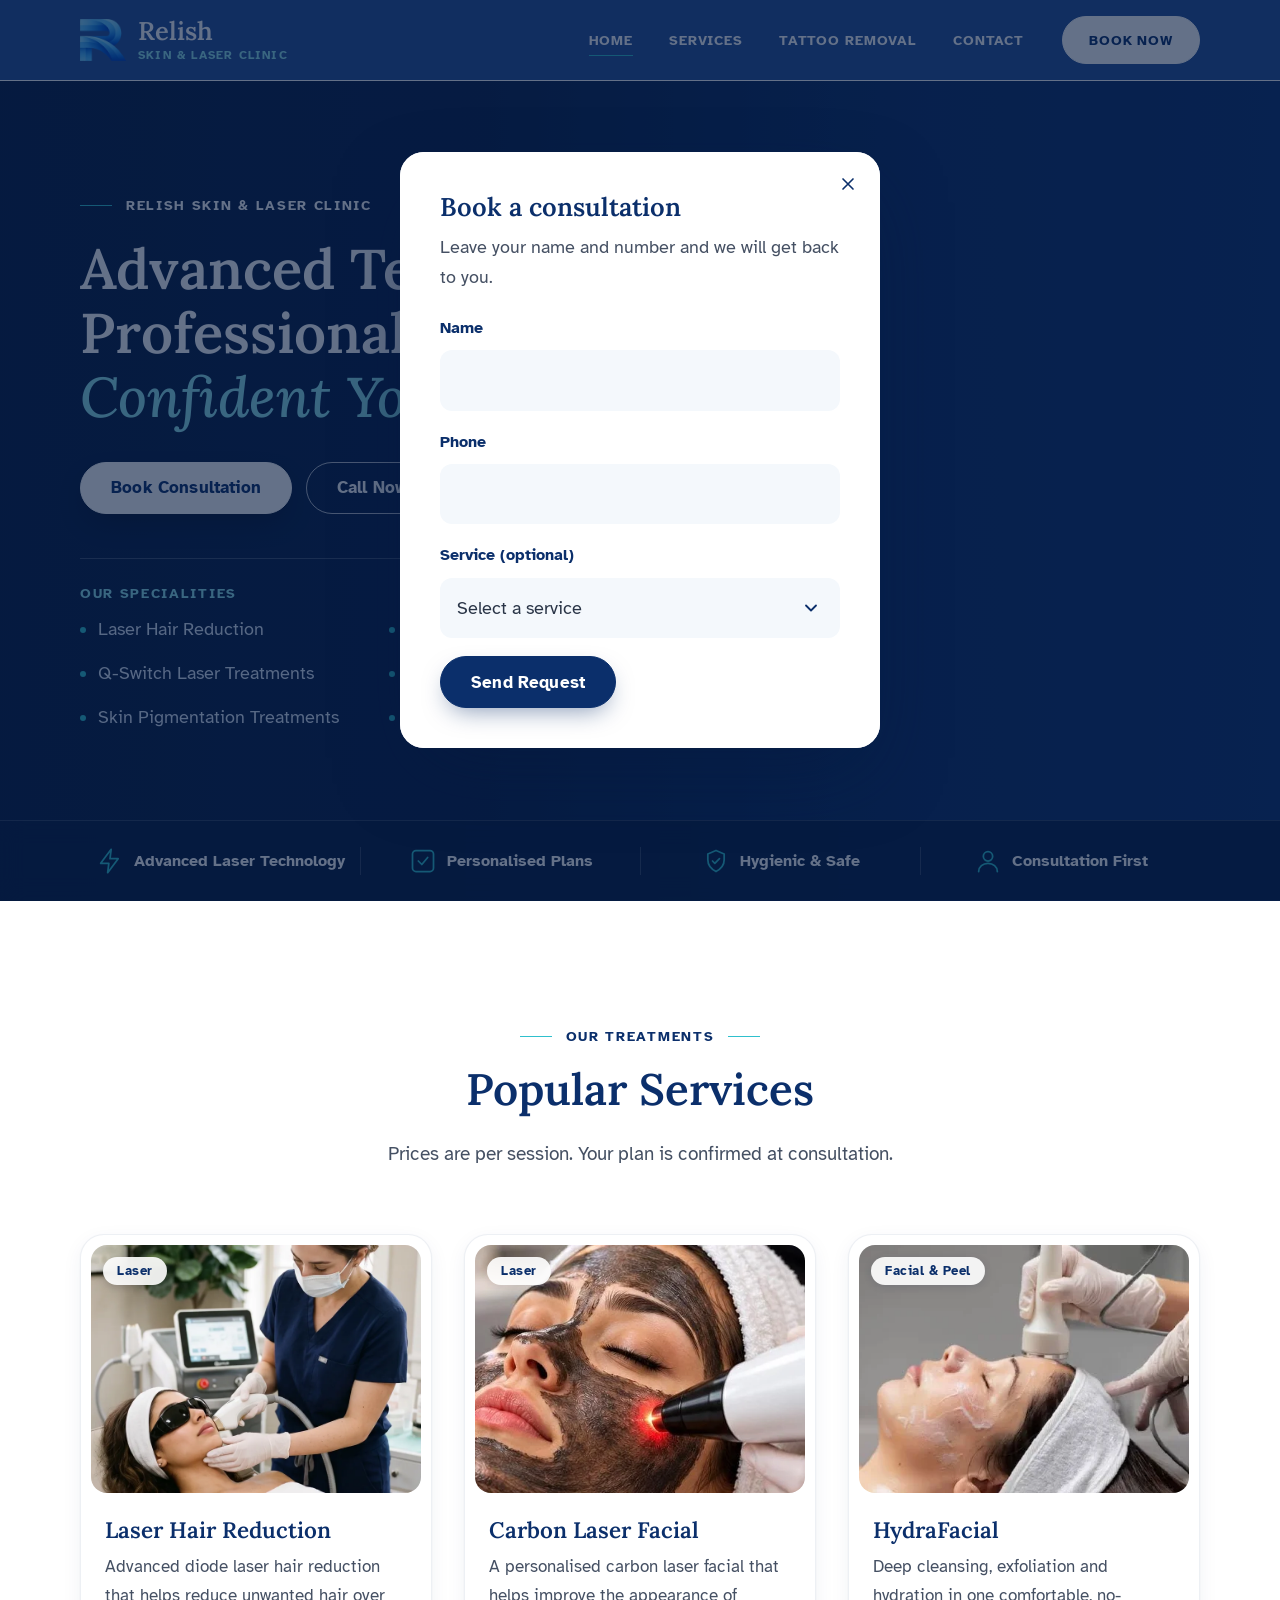
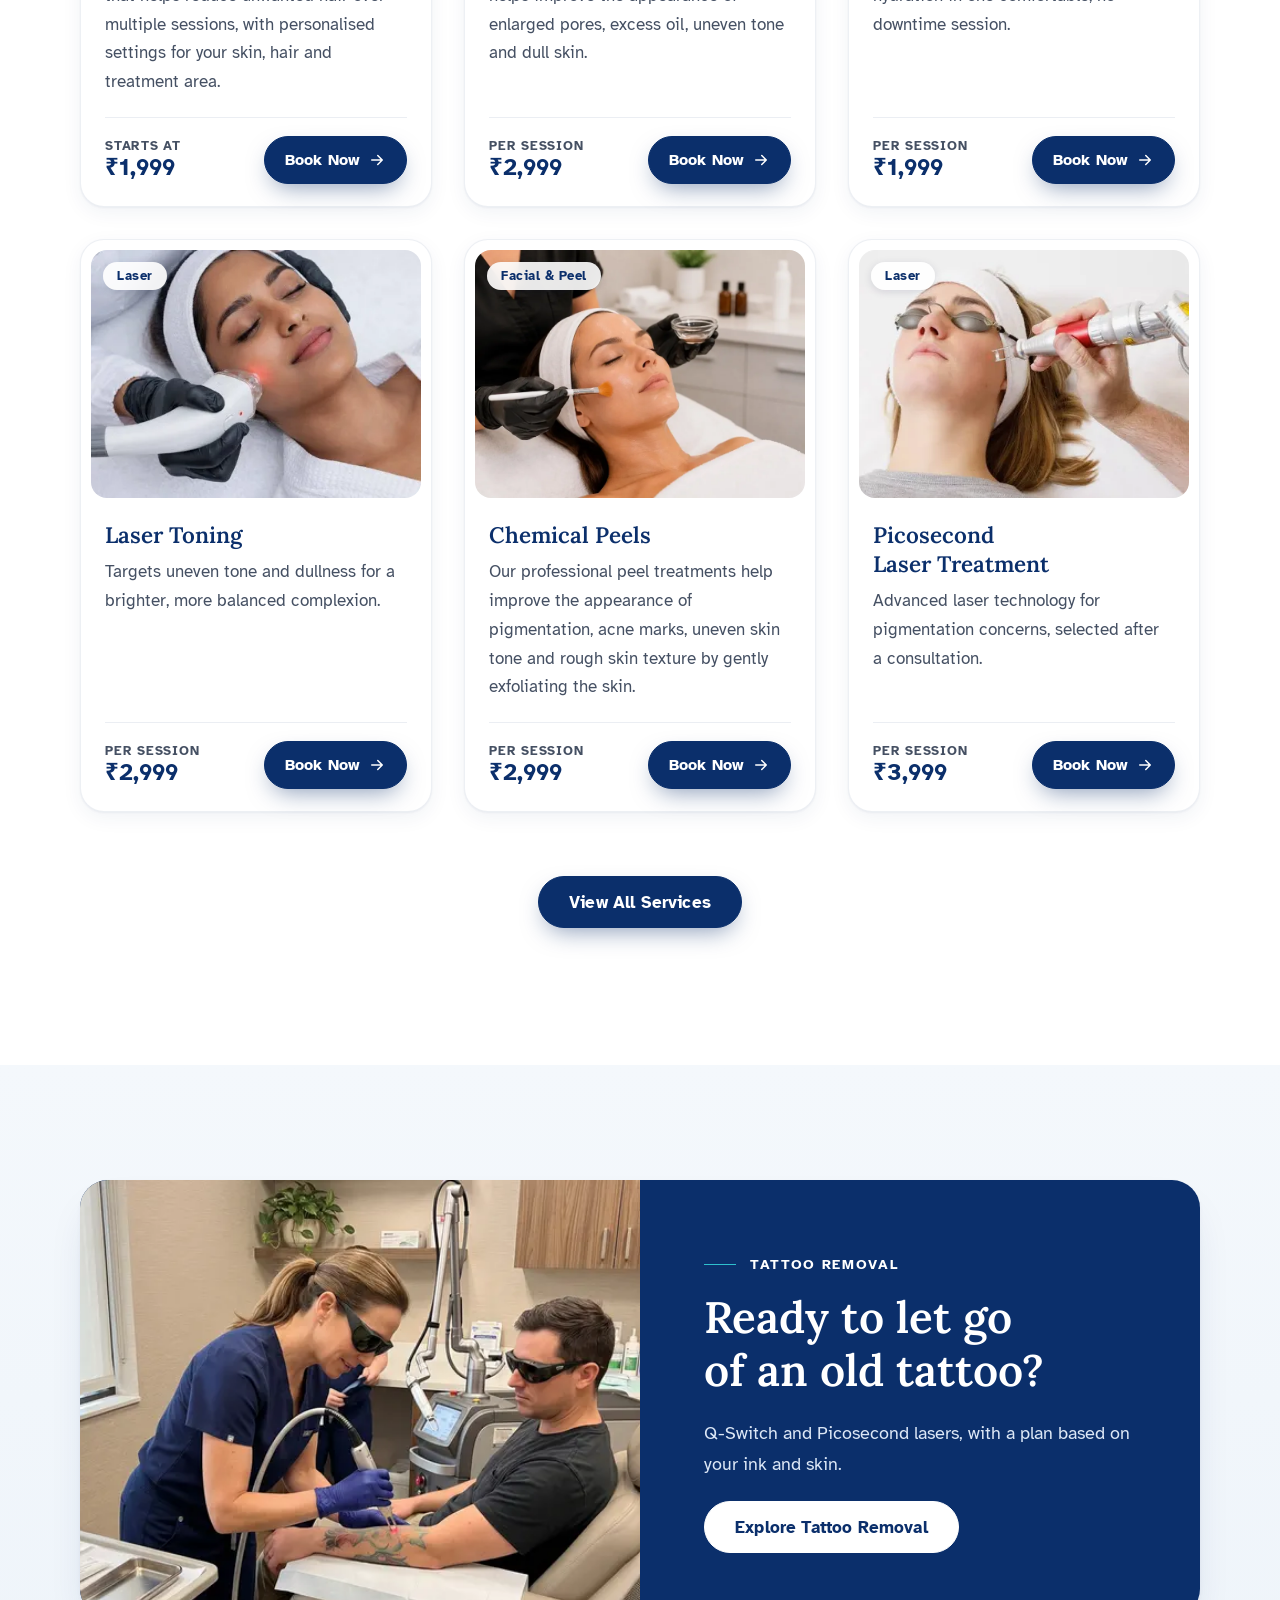
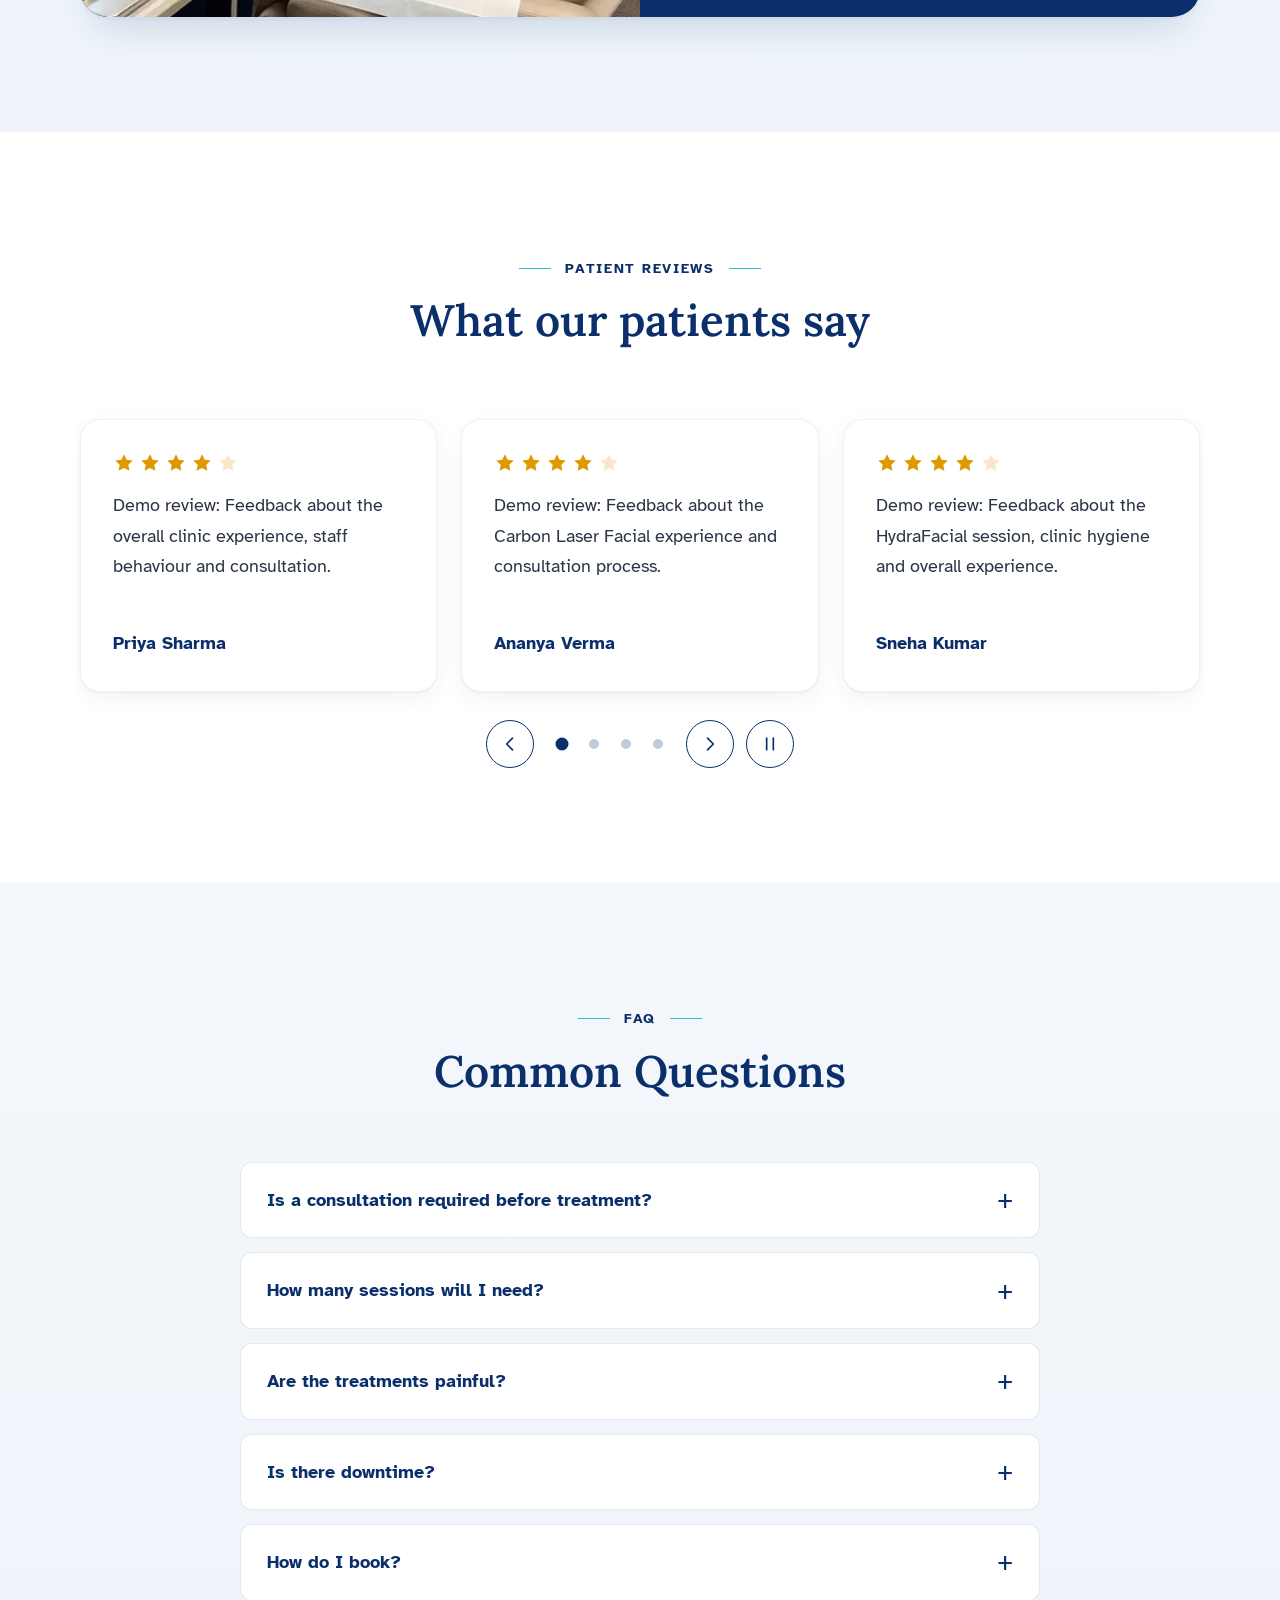
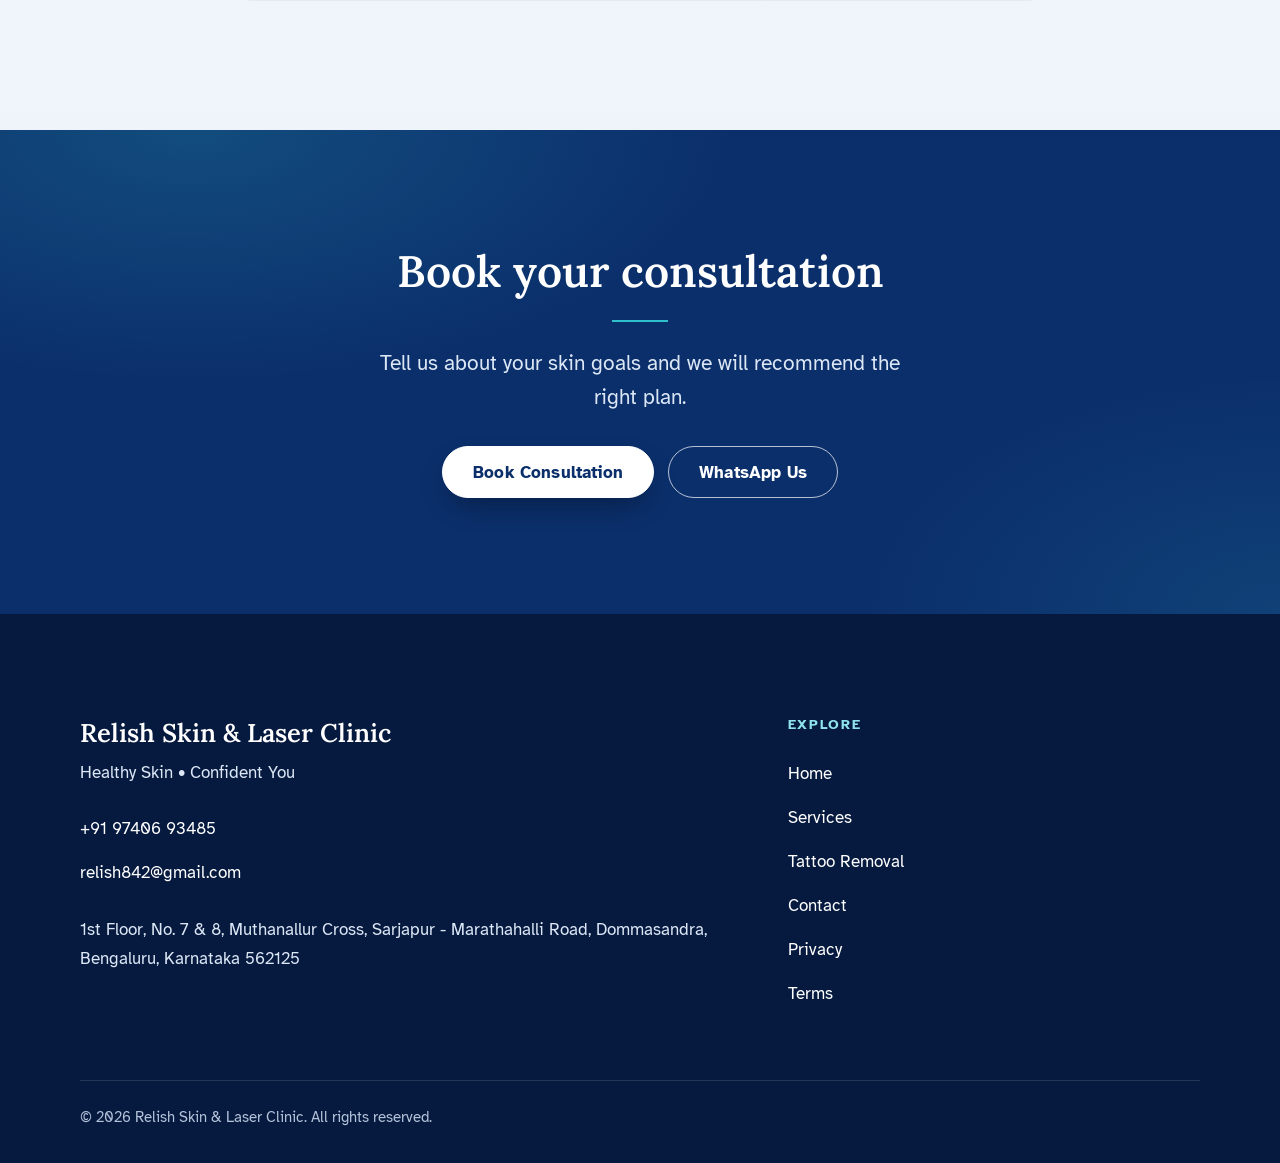
==== commit 651c1b1b: "feat: update laser hair reduction imagery and alt text across pages" ====
--- a/index.html
+++ b/index.html
@@ -234,7 +234,7 @@
       <div class="section-head section-head--center"><span class="eyebrow">Our treatments</span><h2>Popular Services</h2><hr class="divider"><p>Prices are per session. Your plan is confirmed at consultation.</p></div>
       <div class="cards">
         <article class="card">
-          <div class="card__media"><img src="assets/img/svc-laser-hair-reduction.webp" alt="Gloved practitioner holding a handheld laser device with a red light against a client's lower leg" width="800" height="600" loading="lazy" decoding="async"><span class="card__tag">Laser</span></div>
+          <div class="card__media"><img src="assets/img/svc-laser-hair-reduction.webp" alt="Practitioner using a laser handpiece on a client wearing protective eyewear, with the laser machine behind" width="800" height="600" loading="lazy" decoding="async"><span class="card__tag">Laser</span></div>
           <div class="card__body">
             <h3>Laser Hair Reduction</h3>
             <p>Advanced diode laser hair reduction that helps reduce unwanted hair over multiple sessions, with personalised settings for your skin, hair and treatment area.</p>
--- a/css/style.min.css
+++ b/css/style.min.css
@@ -1 +1 @@
-@font-face{font-family:Lora Fallback;src:local("Georgia");size-adjust:91%}@font-face{font-family:Atkinson Fallback;src:local("Arial");size-adjust:98%}@font-face{font-family:Lora;src:url(../assets/fonts/lora-600.woff2) format("woff2");font-weight:600;font-style:normal;font-display:swap}@font-face{font-family:Lora;src:url(../assets/fonts/lora-500-italic.woff2) format("woff2");font-weight:500;font-style:italic;font-display:swap}@font-face{font-family:Atkinson Hyperlegible;src:url(../assets/fonts/atkinson-400.woff2) format("woff2");font-weight:400;font-style:normal;font-display:swap}@font-face{font-family:Atkinson Hyperlegible;src:url(../assets/fonts/atkinson-700.woff2) format("woff2");font-weight:700;font-style:normal;font-display:swap}@font-face{font-family:Rupee;src:url(../assets/fonts/rupee-700.woff2) format("woff2");font-weight:700;font-display:swap;unicode-range:U+20B9}:root{--navy-950:#061A3F;--navy-900:#0B2F6B;--navy-700:#1F4B94;--navy-950-rgb:6,26,63;--navy-900-rgb:11,47,107;--navy-700-rgb:31,75,148;--accent:#2FC0CD;--accent-light:#8FE3EC;--accent-rgb:47,192,205;--white:#fff;--mist:#F4F8FC;--mist-2:#EEF4FA;--text:#2A3547;--muted:#455063;--on-dark:#DCE7F6;--on-dark-muted:#B4C2DA;--ok:#14532D;--ok-bg:#E7F6EC;--err:#B42318;--err-bg:#FDECEA;--whatsapp:#1DA851;--navy:var(--navy-900);--navy-dark:#082250;--navy-deep:var(--navy-950);--font-head:"Lora","Lora Fallback",Georgia,"Times New Roman",serif;--font-body:"Atkinson Hyperlegible",Rupee,"Atkinson Fallback",system-ui,-apple-system,"Segoe UI",Roboto,Arial,sans-serif;--radius:20px;--radius-sm:12px;--shadow-sm:0 1px 2px rgba(var(--navy-900-rgb),.05),0 6px 20px rgba(var(--navy-900-rgb),.06);--shadow:0 2px 4px rgba(var(--navy-900-rgb),.04),0 22px 44px -16px rgba(var(--navy-900-rgb),.18);--container:1200px;--header-h:72px;--space-section:clamp(72px,9vw,128px);--ease:cubic-bezier(.2,.7,.2,1)}*,*:before,*:after{box-sizing:border-box}html{-webkit-text-size-adjust:100%;scroll-behavior:smooth;scroll-padding-top:var(--header-h)}body{margin:0;font-family:var(--font-body);font-size:1.125rem;line-height:1.7;color:var(--text);background:var(--white);overflow-wrap:anywhere;-webkit-font-smoothing:antialiased;text-rendering:optimizeLegibility}body.no-scroll{overflow:hidden}::selection{background:var(--accent);color:var(--navy-deep)}img,svg,video{max-width:100%;height:auto;display:block}h1,h2,h3,h4{font-family:var(--font-head);color:var(--navy);margin:0 0 .5em;font-weight:600;text-wrap:balance}h1{font-size:clamp(2.1rem,5.6vw,3.75rem);line-height:1.15}h2{font-size:clamp(1.85rem,4.2vw,2.75rem);line-height:1.2}h3{font-size:1.4rem;line-height:1.3}p{margin:0 0 1.2em;text-wrap:pretty}a{color:var(--navy)}:focus-visible{outline:3px solid var(--navy);outline-offset:3px;border-radius:4px}.site-header :focus-visible,.nav :focus-visible,.hero :focus-visible,.banner :focus-visible,.cta :focus-visible,.page-hero :focus-visible,.site-footer :focus-visible,.pr__head :focus-visible{outline-color:var(--white)}.container{width:100%;max-width:var(--container);margin-inline:auto;padding-inline:24px}.section{padding:var(--space-section) 0}.section--mist{background:linear-gradient(180deg,var(--mist) 0%,var(--mist-2) 100%)}.divider{width:56px;height:2px;background:var(--accent);border:0;margin:0 0 1.5rem}.skip-link{position:absolute;left:-9999px;top:8px;background:var(--navy);color:var(--white);padding:10px 16px;z-index:200;border-radius:8px}.skip-link:focus{left:8px}.sr-only{position:absolute;width:1px;height:1px;overflow:hidden;clip:rect(0 0 0 0);white-space:nowrap}.lead{font-size:1.3rem;line-height:1.65}.eyebrow{display:inline-flex;align-items:center;gap:14px;font:700 .875rem var(--font-body);letter-spacing:.12em;text-transform:uppercase;color:var(--navy);margin-bottom:1.1rem}.eyebrow:before{content:"";width:32px;height:1px;background:var(--accent)}.section-head--center .eyebrow:after{content:"";width:32px;height:1px;background:var(--accent)}.section-head{max-width:680px;margin-bottom:clamp(40px,5vw,72px)}.section-head p{color:var(--muted);font-size:1.2rem;margin:0}.section-head .divider{display:none}.section-head--center{margin-inline:auto;text-align:center}.btn{display:inline-flex;align-items:center;justify-content:center;gap:8px;min-height:52px;padding:13px 30px;border-radius:999px;border:1.5px solid var(--navy);font:700 1.0625rem var(--font-body);letter-spacing:.01em;text-decoration:none;cursor:pointer;transition:background .25s,color .25s,border-color .25s,transform .25s var(--ease),box-shadow .25s}.btn svg{flex:none;width:18px;height:18px;fill:none;stroke:currentColor;stroke-width:2;stroke-linecap:round;stroke-linejoin:round;transition:transform .25s var(--ease)}.btn:hover svg{transform:translate(3px)}.btn:hover{transform:translateY(-2px)}.btn--primary{background:var(--navy);color:var(--white);box-shadow:0 10px 24px -8px rgba(var(--navy-900-rgb),.5)}.btn--primary:hover{background:var(--navy-dark);box-shadow:0 14px 28px -8px rgba(var(--navy-900-rgb),.55)}.btn--outline{background:transparent;color:var(--navy);border-color:var(--navy)}.btn--outline:hover{background:var(--navy);color:var(--white)}.btn[disabled]{opacity:.6;cursor:not-allowed;transform:none}.nav .btn,.hero .btn--primary,.cta .btn--primary,.banner .btn{background:var(--white);color:var(--navy);border-color:var(--white)}.hero .btn--primary,.cta .btn--primary{box-shadow:0 12px 30px -10px #00000073}.nav .btn:hover,.hero .btn--primary:hover,.cta .btn--primary:hover,.banner .btn:hover{background:var(--accent);border-color:var(--accent);color:var(--navy-deep)}.hero .btn--outline,.cta .btn--outline{color:var(--white);border-color:#ffffffb3}.hero .btn--outline:hover,.cta .btn--outline:hover{background:var(--white);color:var(--navy);border-color:var(--white)}.site-header{position:sticky;top:0;z-index:100;isolation:isolate;color:var(--white);border-bottom:1px solid rgba(255,255,255,.05)}.site-header:before{content:"";position:absolute;inset:0;z-index:-1;background:rgba(var(--navy-700-rgb),.97);-webkit-backdrop-filter:blur(14px);backdrop-filter:blur(14px)}.site-header__inner{display:flex;align-items:center;justify-content:space-between;height:var(--header-h)}.logo{display:inline-flex;align-items:center;gap:12px;color:var(--white);text-decoration:none;min-height:44px}.logo img{width:46px;height:46px;object-fit:contain}.logo__text{font-family:var(--font-head);font-size:1.6rem;font-weight:600;line-height:1}.logo__text small{display:block;font:700 .75rem var(--font-body);letter-spacing:.1em;text-transform:uppercase;color:var(--accent-light);margin-top:5px}.nav-toggle{display:inline-flex;flex-direction:column;justify-content:center;gap:6px;width:44px;height:44px;padding:10px;background:none;border:0;cursor:pointer}.nav-toggle span{display:block;height:1.5px;background:var(--white);transition:transform .3s var(--ease),opacity .25s}.nav-toggle[aria-expanded=true] span:nth-child(1){transform:translateY(7.5px) rotate(45deg)}.nav-toggle[aria-expanded=true] span:nth-child(2){opacity:0}.nav-toggle[aria-expanded=true] span:nth-child(3){transform:translateY(-7.5px) rotate(-45deg)}.nav{position:fixed;inset:var(--header-h) 0 0 0;background:var(--navy-deep);padding:32px 24px;display:none;flex-direction:column;gap:2px;overflow-y:auto}.nav.is-open{display:flex}.nav a{color:var(--white);text-decoration:none;font:600 1.5rem var(--font-head);padding:14px 4px;min-height:56px;border-bottom:1px solid rgba(255,255,255,.1)}.nav a:hover,.nav a[aria-current=page]{color:var(--accent-light)}.nav .btn{margin-top:28px;font:700 1.0625rem var(--font-body);border-bottom:1.5px solid var(--white);box-shadow:none}.site-footer{background:var(--navy-deep);color:var(--on-dark);padding:clamp(64px,8vw,104px) 0 32px;font-size:1.0625rem}.site-footer h3{font:700 .875rem var(--font-body);letter-spacing:.12em;text-transform:uppercase;color:var(--accent-light);margin-bottom:1.2rem}.footer-grid>div:first-child h3{font:600 1.6rem var(--font-head);letter-spacing:0;text-transform:none;color:var(--white);margin-bottom:.6rem}.site-footer a{color:var(--white);text-decoration:none;transition:color .2s}.site-footer a:hover{color:var(--accent-light)}.footer-grid{display:grid;gap:48px;grid-template-columns:1fr}.footer-links{list-style:none;margin:0;padding:0}.footer-links li{margin:0}.footer-links a,.site-footer p a{display:inline-flex;align-items:center;min-height:44px}.footer-bottom{margin:clamp(40px,5vw,64px) 0 0;padding-top:24px;border-top:1px solid rgba(255,255,255,.12);font-size:.9375rem;color:var(--on-dark-muted)}.float-actions{position:fixed;right:16px;bottom:16px;z-index:90;display:flex;flex-direction:column;gap:12px}.float-actions a{display:grid;place-items:center;width:54px;height:54px;border-radius:50%;box-shadow:0 8px 22px #00000047;color:var(--white);transition:transform .25s var(--ease)}.float-actions a:active{transform:scale(.94)}.float-actions .wa{background:var(--whatsapp)}.float-actions .call{background:var(--navy);border:2px solid var(--accent)}.float-actions svg{width:26px;height:26px;fill:currentColor}.hero{position:relative;isolation:isolate;color:var(--white);background:var(--navy);min-height:max(700px,calc(100svh - var(--header-h)));display:flex;flex-direction:column;justify-content:flex-end}.hero__bg{position:absolute;inset:0;z-index:-2}.hero__bg img{width:100%;height:100%;object-fit:cover;object-position:50% 10%}.hero:before{content:"";position:absolute;inset:0;z-index:-1;background:linear-gradient(to top,rgba(var(--navy-950-rgb),.97),rgba(var(--navy-950-rgb),.9) 45%,rgba(var(--navy-950-rgb),.78) 72%,rgba(var(--navy-950-rgb),.5))}.hero__inner{width:100%;padding-block:56px 48px}.trust{background:rgba(var(--navy-950-rgb),.78);-webkit-backdrop-filter:blur(12px);backdrop-filter:blur(12px);border-top:1px solid rgba(255,255,255,.16);padding:22px 0}.trust__list{list-style:none;margin:0;padding:0;display:grid;grid-template-columns:1fr 1fr;gap:20px 12px}.trust__item{display:flex;flex-direction:column;align-items:center;text-align:center;gap:8px;font-size:.95rem;font-weight:700;color:var(--white);line-height:1.3}.trust__item svg{width:28px;height:28px;fill:none;stroke:var(--accent);stroke-width:1.5;stroke-linecap:round;stroke-linejoin:round}.hero h1{color:var(--white);font-size:clamp(1.85rem,5.2vw,3.5rem);line-height:1.15;max-width:none}.hero h1 span{display:block}.hero h1 em{display:block;font-style:italic;font-weight:500;color:var(--accent-light)}.hero .eyebrow{color:var(--white);margin-bottom:1.4rem}.hero__spec{margin-top:44px;padding-top:26px;border-top:1px solid rgba(255,255,255,.22);max-width:640px}.hero__spec-title{margin:0 0 6px;font:700 .875rem var(--font-body);letter-spacing:.12em;text-transform:uppercase;color:var(--accent-light)}.hero__spec-list{list-style:none;margin:0;padding:0;display:grid;grid-template-columns:1fr;column-gap:32px}.hero__spec-list a{display:flex;align-items:center;gap:12px;min-height:44px;color:var(--on-dark);text-decoration:none;font-size:1.125rem;transition:color .2s}.hero__spec-list a:before{content:"";flex:none;width:6px;height:6px;border-radius:50%;background:var(--accent)}.hero__spec-list a:hover,.hero__spec-list a:focus-visible{color:var(--white);text-decoration:underline;text-underline-offset:4px}.hero__actions{display:flex;flex-wrap:wrap;gap:14px;margin-top:32px}.cards{display:grid;gap:32px;grid-template-columns:1fr}.card{display:flex;flex-direction:column;padding:10px;background:var(--white);border:1px solid rgba(var(--navy-900-rgb),.07);border-radius:24px;box-shadow:var(--shadow-sm);transition:transform .45s var(--ease),box-shadow .45s var(--ease),border-color .45s var(--ease)}.card:hover,.card:focus-within{transform:translateY(-6px);box-shadow:var(--shadow);border-color:rgba(var(--accent-rgb),.55)}.card__media{position:relative;overflow:hidden;aspect-ratio:4/3;border-radius:16px;background:var(--mist)}.card__media img{width:100%;height:100%;object-fit:cover;transition:transform .8s var(--ease)}.card:hover .card__media img{transform:scale(1.05)}.card__tag{position:absolute;top:12px;left:12px;padding:6px 14px;border-radius:999px;background:#ffffffe6;-webkit-backdrop-filter:blur(8px);backdrop-filter:blur(8px);box-shadow:0 2px 8px rgba(var(--navy-950-rgb),.12);color:var(--navy);font:700 .8125rem var(--font-body);letter-spacing:.04em}.card__body{display:flex;flex-direction:column;flex:1;padding:22px 14px 12px}.card__body h3{margin-bottom:.4em}.card__body p{flex:1;margin-bottom:1.25rem;color:var(--muted);font-size:1.0625rem}.card__foot{display:flex;align-items:center;justify-content:space-between;flex-wrap:wrap;gap:12px;padding-top:18px;border-top:1px solid rgba(var(--navy-900-rgb),.08)}.card__foot .btn{padding:10px 20px;min-height:48px;font-size:1rem}.price{display:flex;flex-direction:column;line-height:1.15}.price__label{font-size:.8125rem;font-weight:700;letter-spacing:.06em;text-transform:uppercase;color:var(--muted)}.price__value{font-size:1.5rem;font-weight:700;color:var(--navy);font-variant-numeric:tabular-nums}.center{text-align:center;margin-top:clamp(40px,5vw,64px)}.media{border-radius:var(--radius);overflow:hidden;background:var(--mist)}.media img{width:100%;height:auto}.split{display:grid;gap:40px;align-items:center}.split>div:not(.media):not(.callout) p{color:var(--muted)}.banner{position:relative;border-radius:calc(var(--radius) + 8px);overflow:hidden;background:var(--navy);color:var(--white);display:grid;box-shadow:var(--shadow)}.banner__media{min-height:220px}.banner__media img{width:100%;height:100%;object-fit:cover;object-position:62% 50%;min-height:220px;aspect-ratio:2/1}.banner__body{padding:clamp(32px,5vw,72px)}.banner h2,.banner .eyebrow{color:var(--white)}.banner p{color:var(--on-dark)}.faq{max-width:800px;margin-inline:auto}.faq details{background:var(--white);border:1px solid rgba(var(--navy-900-rgb),.1);border-radius:var(--radius-sm);margin-bottom:14px;transition:box-shadow .3s,border-color .3s}.faq details[open]{box-shadow:var(--shadow-sm);border-color:rgba(var(--accent-rgb),.55)}.faq summary{cursor:pointer;list-style:none;padding:22px 60px 22px 26px;font-weight:700;font-size:1.125rem;color:var(--navy);position:relative;min-height:56px}.faq summary::-webkit-details-marker{display:none}.faq summary:after{content:"+";position:absolute;right:26px;top:50%;transform:translateY(-50%);font:500 1.7rem/1 var(--font-body);color:var(--navy);transition:transform .3s var(--ease)}.faq details[open] summary:after{content:"\2212"}.faq details p{padding:0 26px 24px;margin:0;color:var(--muted)}.cta{background:radial-gradient(900px 420px at 15% 0%,rgba(var(--accent-rgb),.2),transparent 60%),radial-gradient(700px 400px at 100% 100%,rgba(var(--accent-rgb),.12),transparent 60%),var(--navy);color:var(--white);text-align:center}.cta h2{color:var(--white)}.cta .divider{margin-inline:auto}.cta .lead{color:var(--on-dark);max-width:560px;margin-inline:auto}.page-hero{position:relative;color:var(--white);padding:clamp(56px,8vw,112px) 0 clamp(48px,6vw,88px);background:radial-gradient(700px 360px at 85% 0%,rgba(var(--accent-rgb),.22),transparent 65%),linear-gradient(135deg,var(--navy) 0%,var(--navy-deep) 100%)}.page-hero h1{color:var(--white);margin-bottom:.3em}.page-hero .divider{margin-bottom:1.4rem}.page-hero p{max-width:620px;font-size:1.3rem;margin:0;color:var(--on-dark)}.steps{list-style:none;margin:0;padding:0;display:grid;gap:24px;counter-reset:s}.steps li{counter-increment:s;background:var(--white);border-radius:var(--radius);box-shadow:var(--shadow-sm);border:1px solid rgba(var(--navy-900-rgb),.06);padding:30px 30px 30px 88px;position:relative;color:var(--muted)}.steps li:before{content:counter(s);position:absolute;left:28px;top:28px;width:44px;height:44px;border-radius:50%;background:var(--navy);color:var(--accent);display:grid;place-items:center;font:600 1.3rem var(--font-head)}.steps strong{display:block;color:var(--navy);font:600 1.3rem var(--font-head);margin-bottom:.2em}.tick{list-style:none;margin:0 0 1rem;padding:0}.tick li{padding:8px 0 8px 36px;position:relative}.tick li:before{content:"";position:absolute;left:4px;top:1.15em;width:18px;height:1.5px;background:var(--accent)}.callout{border-left:3px solid var(--accent);background:var(--white);padding:28px 30px;border-radius:0 var(--radius-sm) var(--radius-sm) 0;box-shadow:var(--shadow-sm);color:var(--muted)}.callout strong{color:var(--navy)}.contact-grid{display:grid;gap:48px}.contact-info{display:grid;gap:28px;align-content:start}.contact-info h3{margin-bottom:.15em;font:700 .875rem var(--font-body);letter-spacing:.1em;text-transform:uppercase;color:var(--muted)}.contact-info p{margin:0;font-size:1.2rem;color:var(--navy)}.contact-info p a{display:inline-flex;align-items:center;min-height:44px}.contact-media{border-radius:var(--radius);overflow:hidden;background:var(--mist)}.contact-media img{display:block;width:100%;height:auto}.form{background:var(--white);border-radius:calc(var(--radius) + 4px);box-shadow:var(--shadow);padding:clamp(28px,4vw,48px);border:1px solid rgba(var(--navy-900-rgb),.06)}.form h2{font-size:1.75rem;margin-bottom:1em}.field{margin-bottom:22px}.field label{display:block;font-weight:700;font-size:1rem;color:var(--navy);margin-bottom:8px}.field input,.field select,.field textarea{width:100%;min-height:54px;padding:14px 16px;font:inherit;font-size:1.125rem;color:var(--text);background:var(--mist);border:1.5px solid transparent;border-radius:var(--radius-sm);transition:border-color .2s,background .2s,box-shadow .2s}.field textarea{min-height:130px;resize:vertical}.field input:hover,.field select:hover,.field textarea:hover{border-color:rgba(var(--navy-900-rgb),.28)}.field input:focus,.field select:focus,.field textarea:focus{outline:none;background:var(--white);border-color:var(--accent);box-shadow:0 0 0 4px rgba(var(--accent-rgb),.2)}.field .error{display:none;color:var(--err);font-size:1rem;margin-top:6px}.field.invalid .error{display:block}.field.invalid input,.field.invalid select,.field.invalid textarea{border-color:var(--err);background:var(--white)}.hp{position:absolute;left:-9999px;width:1px;height:1px;overflow:hidden}.form-status{margin-top:16px;padding:14px 18px;border-radius:var(--radius-sm);display:none;font-weight:700}.form-status.ok{display:block;background:var(--ok-bg);color:var(--ok)}.form-status.err{display:block;background:var(--err-bg);color:var(--err)}.err-page{text-align:center;padding:clamp(72px,10vw,140px) 0}.err-page img{margin:0 auto 12px;width:64px;height:auto}.err-page .divider{margin-inline:auto}.err-page .big{font:600 clamp(5rem,22vw,9rem)/1 var(--font-head);color:var(--navy);margin:0}.cta .hero__actions,.err-page .hero__actions{justify-content:center}.prose{max-width:760px}.prose h2{font-size:1.6rem;margin-top:1.8em}.prose p{color:var(--muted)}.pr-grid{display:grid;gap:32px;grid-template-columns:1fr;align-items:start}.pr{background:var(--white);border-radius:var(--radius);box-shadow:var(--shadow-sm);overflow:hidden;border:1px solid rgba(var(--navy-900-rgb),.06)}.pr__head{background:linear-gradient(135deg,var(--navy) 0%,var(--navy-dark) 100%);color:var(--white);padding:30px 28px 26px;border-bottom:3px solid var(--accent)}.pr__head h3{color:var(--white);margin:0 0 6px;font-size:1.5rem}.pr__head p{margin:0;font-size:1.0625rem;color:var(--on-dark)}.pr__list{list-style:none;margin:0;padding:8px 0}.pr__list li+li{border-top:1px solid rgba(var(--navy-900-rgb),.07)}.pr__list a{display:grid;grid-template-columns:1fr auto auto;align-items:center;column-gap:14px;row-gap:6px;min-height:60px;padding:14px 28px;text-decoration:none;color:var(--text);transition:background .25s}.pr__list a:hover,.pr__list a:focus-visible{background:var(--mist)}.pr__text{display:contents}.pr__desc{grid-area:2/1/3/4;font-size:1rem;line-height:1.5;color:var(--muted)}.pr__name{grid-area:1/1;font-weight:700;font-size:1.1rem;color:var(--navy);line-height:1.35}.pr__price{grid-area:1/2;font-weight:700;font-size:1.0625rem;color:var(--navy);background:var(--mist);border-radius:999px;padding:5px 15px;white-space:nowrap;font-variant-numeric:tabular-nums;transition:background .25s,box-shadow .25s}.pr__price small{font-weight:400;font-size:.875rem;color:var(--muted);margin-right:3px}.pr__list a:hover .pr__price{background:var(--white);box-shadow:inset 0 0 0 1px var(--accent)}.pr__list svg{grid-area:1/3;width:18px;height:18px;fill:none;stroke:var(--accent);stroke-width:2;stroke-linecap:round;stroke-linejoin:round;transition:transform .25s var(--ease)}.pr__list a:hover svg{transform:translate(4px)}.pr-note{display:flex;gap:12px;align-items:flex-start;justify-content:center;max-width:720px;margin:clamp(32px,4vw,56px) auto 0;font-size:1.0625rem;color:var(--muted)}.pr-note svg{flex:none;width:20px;height:20px;margin-top:2px;fill:none;stroke:var(--navy);stroke-width:1.8;stroke-linecap:round}.js .reveal{opacity:0;transition:opacity .7s var(--ease);transition-delay:var(--d,0s)}.js .reveal.in{opacity:1}#reviews:not([hidden])+#faq{background:linear-gradient(180deg,var(--mist) 0%,var(--mist-2) 100%)}.reviews__viewport{overflow-x:auto;scroll-snap-type:x mandatory;scroll-padding-inline:4px;scrollbar-width:none;padding:8px 4px 28px;margin-inline:-4px}.reviews__viewport::-webkit-scrollbar{display:none}.reviews__track{display:flex;gap:24px;list-style:none;margin:0;padding:0}.reviews--few .reviews__track{justify-content:center}.review{flex:0 0 100%;scroll-snap-align:start;display:flex;flex-direction:column;gap:16px;background:var(--white);border:1px solid rgba(var(--navy-900-rgb),.06);border-radius:var(--radius);box-shadow:var(--shadow-sm);padding:clamp(24px,3vw,32px)}.review__stars{display:flex;gap:4px}.review__stars svg{width:22px;height:22px;fill:rgba(var(--navy-900-rgb),.14)}.review__stars .on{fill:var(--navy)}.review__text{flex:1;margin:0}.review__text p{margin:0;font-size:1.125rem;color:var(--text)}.review__name{margin:0;font-weight:700;color:var(--navy)}.review__source{font-weight:400;color:var(--muted)}.reviews__controls{display:flex;flex-wrap:wrap;align-items:center;justify-content:center;gap:4px 12px}.reviews__btn{flex:none;width:48px;height:48px;display:grid;place-items:center;border:1.5px solid var(--navy);border-radius:50%;background:var(--white);color:var(--navy);cursor:pointer;transition:background .2s,color .2s}.reviews__btn:hover{background:var(--navy);color:var(--white)}.reviews__btn svg{width:20px;height:20px;fill:none;stroke:currentColor;stroke-width:2;stroke-linecap:round;stroke-linejoin:round}.reviews__dots{display:flex;flex-wrap:wrap;justify-content:center;order:3;flex-basis:100%}.reviews__dot{position:relative;flex:none;width:32px;height:44px;border:0;background:none;cursor:pointer}.reviews__dot:before{content:"";position:absolute;inset:0;margin:auto;width:10px;height:10px;border-radius:50%;background:rgba(var(--navy-900-rgb),.25);transition:background .2s,transform .2s}.reviews__dot[aria-current=true]:before{background:var(--navy);transform:scale(1.3)}.modal{border:0;padding:0;margin:auto;width:min(480px,calc(100% - 32px));max-height:calc(100dvh - 32px);overflow:auto;border-radius:calc(var(--radius) + 4px);background:var(--white);color:var(--text);box-shadow:0 30px 80px -20px rgba(var(--navy-950-rgb),.55)}.modal:focus{outline:0}.modal::backdrop{background:rgba(var(--navy-950-rgb),.62)}.modal[open]{animation:modal-in .22s ease-out}@keyframes modal-in{0%{opacity:0}to{opacity:1}}.modal .form{box-shadow:none;border:0;border-radius:0;padding:clamp(28px,5vw,40px)}.modal .form h2{font-size:1.6rem;margin-bottom:.35em}.modal__lead{margin:0 0 22px;color:var(--muted)}.modal .field{margin-bottom:18px}.modal__close{position:absolute;top:10px;right:10px;width:44px;height:44px;display:grid;place-items:center;border:0;border-radius:50%;background:transparent;color:var(--navy);cursor:pointer;transition:background .2s}.modal__close:hover,.modal__close:focus-visible{background:var(--mist)}.modal__close svg{width:20px;height:20px;fill:none;stroke:currentColor;stroke-width:2;stroke-linecap:round}@media(max-width:767.98px){.hero__text{display:flex;flex-direction:column}.hero .eyebrow{align-self:flex-start}.hero__spec{order:1;margin-top:30px}.hero__spec-list{display:flex;flex-wrap:wrap;gap:10px;margin-top:14px}.hero__spec-list a{padding:0 16px;border:1px solid rgba(255,255,255,.3);border-radius:999px;font-size:1rem;white-space:nowrap;background:rgba(var(--navy-950-rgb),.35)}.hero__spec-list a:before{display:none}.hero__actions{order:2;margin-top:28px}.hero__actions .btn{flex:1 1 auto;padding-inline:20px;white-space:nowrap}}@media(min-width:520px)and (max-width:767.98px){.hero__spec-list{max-width:560px}}@media(min-width:768px){.hero__spec-list{grid-template-columns:1fr 1fr}}@media(min-width:768px){.review{flex-basis:calc((100% - 24px)/2)}.reviews__dots{order:0;flex-basis:auto}.container{padding-inline:32px}.footer-grid{grid-template-columns:1.6fr 1fr}.split{grid-template-columns:1fr 1fr;gap:72px}.cards,.banner{grid-template-columns:1fr 1fr}.contact-grid{grid-template-columns:1fr 1.2fr;gap:72px}.steps{grid-template-columns:1fr 1fr}.hero{min-height:max(680px,calc(100svh - var(--header-h)))}.trust{padding:26px 0}.trust__list{grid-template-columns:repeat(4,1fr);gap:0}.trust__item{flex-direction:row;justify-content:center;gap:10px;padding-inline:4px;font-size:1rem}.trust__item svg{width:28px;height:28px}.trust__item+.trust__item{border-left:1px solid rgba(255,255,255,.18)}.hero:before{background:linear-gradient(90deg,rgba(var(--navy-950-rgb),.96),rgba(var(--navy-950-rgb),.8) 38%,rgba(var(--navy-950-rgb),.2) 70%,rgba(var(--navy-950-rgb),0))}.hero__inner{padding-block:96px 72px;flex:1;display:flex;align-items:center}.hero__text{max-width:880px}.hero__bg img{object-position:70% 35%}}@media(min-width:1024px){.review{flex-basis:calc((100% - 48px)/3)}:root{--header-h:80px}.container{padding-inline:40px}.cards,.pr-grid{grid-template-columns:repeat(3,1fr)}.nav-toggle{display:none}.nav{position:static;display:flex;flex-direction:row;align-items:center;gap:8px;padding:0;background:none;overflow:visible}.nav a{position:relative;border:0;padding:10px 14px;min-height:44px;display:inline-flex;align-items:center;font:700 .9rem var(--font-body);letter-spacing:.06em;text-transform:uppercase}.nav a:not(.btn):after{content:"";position:absolute;left:14px;right:14px;bottom:6px;height:1.5px;background:var(--accent);transform:scaleX(0);transform-origin:left;transition:transform .35s var(--ease)}.nav a:not(.btn):hover:after,.nav a[aria-current=page]:after{transform:scaleX(1)}.nav a:hover,.nav a[aria-current=page]{color:var(--white)}.nav .btn{margin:0 0 0 16px;padding:11px 26px;border:1.5px solid var(--white);min-height:48px;font-size:.9rem}.float-actions{display:none}}@media(prefers-reduced-motion:reduce){*{transition:none!important;animation:none!important;scroll-behavior:auto!important}.js .reveal{opacity:1}}
+@font-face{font-family:Lora Fallback;src:local("Georgia");size-adjust:91%}@font-face{font-family:Atkinson Fallback;src:local("Arial");size-adjust:98%}@font-face{font-family:Lora;src:url(../assets/fonts/lora-600.woff2) format("woff2");font-weight:600;font-style:normal;font-display:swap}@font-face{font-family:Lora;src:url(../assets/fonts/lora-500-italic.woff2) format("woff2");font-weight:500;font-style:italic;font-display:swap}@font-face{font-family:Atkinson Hyperlegible;src:url(../assets/fonts/atkinson-400.woff2) format("woff2");font-weight:400;font-style:normal;font-display:swap}@font-face{font-family:Atkinson Hyperlegible;src:url(../assets/fonts/atkinson-700.woff2) format("woff2");font-weight:700;font-style:normal;font-display:swap}@font-face{font-family:Rupee;src:url(../assets/fonts/rupee-700.woff2) format("woff2");font-weight:700;font-display:swap;unicode-range:U+20B9}:root{--navy-950:#061A3F;--navy-900:#0B2F6B;--navy-700:#1F4B94;--navy-950-rgb:6,26,63;--navy-900-rgb:11,47,107;--navy-700-rgb:31,75,148;--accent:#2FC0CD;--accent-light:#8FE3EC;--accent-rgb:47,192,205;--star:#DE9800;--star-rgb:222,152,0;--white:#fff;--mist:#F4F8FC;--mist-2:#EEF4FA;--text:#2A3547;--muted:#455063;--on-dark:#DCE7F6;--on-dark-muted:#B4C2DA;--ok:#14532D;--ok-bg:#E7F6EC;--err:#B42318;--err-bg:#FDECEA;--whatsapp:#1DA851;--navy:var(--navy-900);--navy-dark:#082250;--navy-deep:var(--navy-950);--font-head:"Lora","Lora Fallback",Georgia,"Times New Roman",serif;--font-body:"Atkinson Hyperlegible",Rupee,"Atkinson Fallback",system-ui,-apple-system,"Segoe UI",Roboto,Arial,sans-serif;--radius:20px;--radius-sm:12px;--shadow-sm:0 1px 2px rgba(var(--navy-900-rgb),.05),0 6px 20px rgba(var(--navy-900-rgb),.06);--shadow:0 2px 4px rgba(var(--navy-900-rgb),.04),0 22px 44px -16px rgba(var(--navy-900-rgb),.18);--container:1200px;--header-h:72px;--space-section:clamp(72px,9vw,128px);--ease:cubic-bezier(.2,.7,.2,1)}*,*:before,*:after{box-sizing:border-box}html{-webkit-text-size-adjust:100%;scroll-behavior:smooth;scroll-padding-top:var(--header-h)}body{margin:0;font-family:var(--font-body);font-size:1.125rem;line-height:1.7;color:var(--text);background:var(--white);overflow-wrap:anywhere;-webkit-font-smoothing:antialiased;text-rendering:optimizeLegibility}body.no-scroll{overflow:hidden}::selection{background:var(--accent);color:var(--navy-deep)}img,svg,video{max-width:100%;height:auto;display:block}h1,h2,h3,h4{font-family:var(--font-head);color:var(--navy);margin:0 0 .5em;font-weight:600;text-wrap:balance}h1{font-size:clamp(2.1rem,5.6vw,3.75rem);line-height:1.15}h2{font-size:clamp(1.85rem,4.2vw,2.75rem);line-height:1.2}h3{font-size:1.4rem;line-height:1.3}p{margin:0 0 1.2em;text-wrap:pretty}a{color:var(--navy)}:focus-visible{outline:3px solid var(--navy);outline-offset:3px;border-radius:4px}.site-header :focus-visible,.nav :focus-visible,.hero :focus-visible,.banner :focus-visible,.cta :focus-visible,.page-hero :focus-visible,.site-footer :focus-visible,.pr__head :focus-visible{outline-color:var(--white)}.container{width:100%;max-width:var(--container);margin-inline:auto;padding-inline:24px}.section{padding:var(--space-section) 0}.section--mist{background:linear-gradient(180deg,var(--mist) 0%,var(--mist-2) 100%)}.divider{width:56px;height:2px;background:var(--accent);border:0;margin:0 0 1.5rem}.skip-link{position:absolute;left:-9999px;top:8px;background:var(--navy);color:var(--white);padding:10px 16px;z-index:200;border-radius:8px}.skip-link:focus{left:8px}.sr-only{position:absolute;width:1px;height:1px;overflow:hidden;clip:rect(0 0 0 0);white-space:nowrap}.lead{font-size:1.3rem;line-height:1.65}.eyebrow{display:inline-flex;align-items:center;gap:14px;font:700 .875rem var(--font-body);letter-spacing:.12em;text-transform:uppercase;color:var(--navy);margin-bottom:1.1rem}.eyebrow:before{content:"";width:32px;height:1px;background:var(--accent)}.section-head--center .eyebrow:after{content:"";width:32px;height:1px;background:var(--accent)}.section-head{max-width:680px;margin-bottom:clamp(40px,5vw,72px)}.section-head p{color:var(--muted);font-size:1.2rem;margin:0}.section-head .divider{display:none}.section-head--center{margin-inline:auto;text-align:center}.btn{display:inline-flex;align-items:center;justify-content:center;gap:8px;min-height:52px;padding:13px 30px;border-radius:999px;border:1.5px solid var(--navy);font:700 1.0625rem var(--font-body);letter-spacing:.01em;text-decoration:none;cursor:pointer;transition:background .25s,color .25s,border-color .25s,transform .25s var(--ease),box-shadow .25s}.btn svg{flex:none;width:18px;height:18px;fill:none;stroke:currentColor;stroke-width:2;stroke-linecap:round;stroke-linejoin:round;transition:transform .25s var(--ease)}.btn:hover svg{transform:translate(3px)}.btn:hover{transform:translateY(-2px)}.btn--primary{background:var(--navy);color:var(--white);box-shadow:0 10px 24px -8px rgba(var(--navy-900-rgb),.5)}.btn--primary:hover{background:var(--navy-dark);box-shadow:0 14px 28px -8px rgba(var(--navy-900-rgb),.55)}.btn--outline{background:transparent;color:var(--navy);border-color:var(--navy)}.btn--outline:hover{background:var(--navy);color:var(--white)}.btn[disabled]{opacity:.6;cursor:not-allowed;transform:none}.nav .btn,.hero .btn--primary,.cta .btn--primary,.banner .btn{background:var(--white);color:var(--navy);border-color:var(--white)}.hero .btn--primary,.cta .btn--primary{box-shadow:0 12px 30px -10px #00000073}.nav .btn:hover,.hero .btn--primary:hover,.cta .btn--primary:hover,.banner .btn:hover{background:var(--accent);border-color:var(--accent);color:var(--navy-deep)}.hero .btn--outline,.cta .btn--outline{color:var(--white);border-color:#ffffffb3}.hero .btn--outline:hover,.cta .btn--outline:hover{background:var(--white);color:var(--navy);border-color:var(--white)}.site-header{position:sticky;top:0;z-index:100;isolation:isolate;color:var(--white);border-bottom:1px solid rgba(255,255,255,.05)}.site-header:before{content:"";position:absolute;inset:0;z-index:-1;background:rgba(var(--navy-700-rgb),.97);-webkit-backdrop-filter:blur(14px);backdrop-filter:blur(14px)}.site-header__inner{display:flex;align-items:center;justify-content:space-between;height:var(--header-h)}.logo{display:inline-flex;align-items:center;gap:12px;color:var(--white);text-decoration:none;min-height:44px}.logo img{width:46px;height:46px;object-fit:contain}.logo__text{font-family:var(--font-head);font-size:1.6rem;font-weight:600;line-height:1}.logo__text small{display:block;font:700 .75rem var(--font-body);letter-spacing:.1em;text-transform:uppercase;color:var(--accent-light);margin-top:5px}.nav-toggle{display:inline-flex;flex-direction:column;justify-content:center;gap:6px;width:44px;height:44px;padding:10px;background:none;border:0;cursor:pointer}.nav-toggle span{display:block;height:1.5px;background:var(--white);transition:transform .3s var(--ease),opacity .25s}.nav-toggle[aria-expanded=true] span:nth-child(1){transform:translateY(7.5px) rotate(45deg)}.nav-toggle[aria-expanded=true] span:nth-child(2){opacity:0}.nav-toggle[aria-expanded=true] span:nth-child(3){transform:translateY(-7.5px) rotate(-45deg)}.nav{position:fixed;inset:var(--header-h) 0 0 0;background:var(--navy-deep);padding:32px 24px;display:none;flex-direction:column;gap:2px;overflow-y:auto}.nav.is-open{display:flex}.nav a{color:var(--white);text-decoration:none;font:600 1.5rem var(--font-head);padding:14px 4px;min-height:56px;border-bottom:1px solid rgba(255,255,255,.1)}.nav a:hover,.nav a[aria-current=page]{color:var(--accent-light)}.nav .btn{margin-top:28px;font:700 1.0625rem var(--font-body);border-bottom:1.5px solid var(--white);box-shadow:none}.site-footer{background:var(--navy-deep);color:var(--on-dark);padding:clamp(64px,8vw,104px) 0 32px;font-size:1.0625rem}.site-footer h3{font:700 .875rem var(--font-body);letter-spacing:.12em;text-transform:uppercase;color:var(--accent-light);margin-bottom:1.2rem}.footer-grid>div:first-child h3{font:600 1.6rem var(--font-head);letter-spacing:0;text-transform:none;color:var(--white);margin-bottom:.6rem}.site-footer a{color:var(--white);text-decoration:none;transition:color .2s}.site-footer a:hover{color:var(--accent-light)}.footer-grid{display:grid;gap:48px;grid-template-columns:1fr}.footer-links{list-style:none;margin:0;padding:0}.footer-links li{margin:0}.footer-links a,.site-footer p a{display:inline-flex;align-items:center;min-height:44px}.footer-bottom{margin:clamp(40px,5vw,64px) 0 0;padding-top:24px;border-top:1px solid rgba(255,255,255,.12);font-size:.9375rem;color:var(--on-dark-muted)}.float-actions{position:fixed;right:16px;bottom:16px;z-index:90;display:flex;flex-direction:column;gap:12px}.float-actions a{display:grid;place-items:center;width:54px;height:54px;border-radius:50%;box-shadow:0 8px 22px #00000047;color:var(--white);transition:transform .25s var(--ease)}.float-actions a:active{transform:scale(.94)}.float-actions .wa{background:var(--whatsapp)}.float-actions .call{background:var(--navy);border:2px solid var(--accent)}.float-actions svg{width:26px;height:26px;fill:currentColor}.hero{position:relative;isolation:isolate;color:var(--white);background:var(--navy);min-height:max(700px,calc(100svh - var(--header-h)));display:flex;flex-direction:column;justify-content:flex-end}.hero__bg{position:absolute;inset:0;z-index:-2}.hero__bg img{width:100%;height:100%;object-fit:cover;object-position:50% 10%}.hero:before{content:"";position:absolute;inset:0;z-index:-1;background:linear-gradient(to top,rgba(var(--navy-950-rgb),.97),rgba(var(--navy-950-rgb),.9) 45%,rgba(var(--navy-950-rgb),.78) 72%,rgba(var(--navy-950-rgb),.5))}.hero__inner{width:100%;padding-block:56px 48px}.trust{background:rgba(var(--navy-950-rgb),.78);-webkit-backdrop-filter:blur(12px);backdrop-filter:blur(12px);border-top:1px solid rgba(255,255,255,.16);padding:22px 0}.trust__list{list-style:none;margin:0;padding:0;display:grid;grid-template-columns:1fr 1fr;gap:20px 12px}.trust__item{display:flex;flex-direction:column;align-items:center;text-align:center;gap:8px;font-size:.95rem;font-weight:700;color:var(--white);line-height:1.3}.trust__item svg{width:28px;height:28px;fill:none;stroke:var(--accent);stroke-width:1.5;stroke-linecap:round;stroke-linejoin:round}.hero h1{color:var(--white);font-size:clamp(1.85rem,5.2vw,3.5rem);line-height:1.15;max-width:none}.hero h1 span{display:block}.hero h1 em{display:block;font-style:italic;font-weight:500;color:var(--accent-light)}.hero .eyebrow{color:var(--white);margin-bottom:1.4rem}.hero__spec{margin-top:44px;padding-top:26px;border-top:1px solid rgba(255,255,255,.22);max-width:640px}.hero__spec-title{margin:0 0 6px;font:700 .875rem var(--font-body);letter-spacing:.12em;text-transform:uppercase;color:var(--accent-light)}.hero__spec-list{list-style:none;margin:0;padding:0;display:grid;grid-template-columns:1fr;column-gap:32px}.hero__spec-list a{display:flex;align-items:center;gap:12px;min-height:44px;color:var(--on-dark);text-decoration:none;font-size:1.125rem;transition:color .2s}.hero__spec-list a:before{content:"";flex:none;width:6px;height:6px;border-radius:50%;background:var(--accent)}.hero__spec-list a:hover,.hero__spec-list a:focus-visible{color:var(--white);text-decoration:underline;text-underline-offset:4px}.hero__actions{display:flex;flex-wrap:wrap;gap:14px;margin-top:32px}.cards{display:grid;gap:32px;grid-template-columns:1fr}.card{display:flex;flex-direction:column;padding:10px;background:var(--white);border:1px solid rgba(var(--navy-900-rgb),.07);border-radius:24px;box-shadow:var(--shadow-sm);transition:transform .45s var(--ease),box-shadow .45s var(--ease),border-color .45s var(--ease)}.card:hover,.card:focus-within{transform:translateY(-6px);box-shadow:var(--shadow);border-color:rgba(var(--accent-rgb),.55)}.card__media{position:relative;overflow:hidden;aspect-ratio:4/3;border-radius:16px;background:var(--mist)}.card__media img{width:100%;height:100%;object-fit:cover;transition:transform .8s var(--ease)}.card:hover .card__media img{transform:scale(1.05)}.card__tag{position:absolute;top:12px;left:12px;padding:6px 14px;border-radius:999px;background:#ffffffe6;-webkit-backdrop-filter:blur(8px);backdrop-filter:blur(8px);box-shadow:0 2px 8px rgba(var(--navy-950-rgb),.12);color:var(--navy);font:700 .8125rem var(--font-body);letter-spacing:.04em}.card__body{display:flex;flex-direction:column;flex:1;padding:22px 14px 12px}.card__body h3{margin-bottom:.4em}.card__body p{flex:1;margin-bottom:1.25rem;color:var(--muted);font-size:1.0625rem}.card__foot{display:flex;align-items:center;justify-content:space-between;flex-wrap:wrap;gap:12px;padding-top:18px;border-top:1px solid rgba(var(--navy-900-rgb),.08)}.card__foot .btn{padding:10px 20px;min-height:48px;font-size:1rem}.price{display:flex;flex-direction:column;line-height:1.15}.price__label{font-size:.8125rem;font-weight:700;letter-spacing:.06em;text-transform:uppercase;color:var(--muted)}.price__value{font-size:1.5rem;font-weight:700;color:var(--navy);font-variant-numeric:tabular-nums}.center{text-align:center;margin-top:clamp(40px,5vw,64px)}.media{border-radius:var(--radius);overflow:hidden;background:var(--mist)}.media img{width:100%;height:auto}.split{display:grid;gap:40px;align-items:center}.split>div:not(.media):not(.callout) p{color:var(--muted)}.banner{position:relative;border-radius:calc(var(--radius) + 8px);overflow:hidden;background:var(--navy);color:var(--white);display:grid;box-shadow:var(--shadow)}.banner__media{min-height:220px}.banner__media img{width:100%;height:100%;object-fit:cover;object-position:62% 50%;min-height:220px;aspect-ratio:2/1}.banner__body{padding:clamp(32px,5vw,72px)}.banner h2,.banner .eyebrow{color:var(--white)}.banner p{color:var(--on-dark)}.faq{max-width:800px;margin-inline:auto}.faq details{background:var(--white);border:1px solid rgba(var(--navy-900-rgb),.1);border-radius:var(--radius-sm);margin-bottom:14px;transition:box-shadow .3s,border-color .3s}.faq details[open]{box-shadow:var(--shadow-sm);border-color:rgba(var(--accent-rgb),.55)}.faq summary{cursor:pointer;list-style:none;padding:22px 60px 22px 26px;font-weight:700;font-size:1.125rem;color:var(--navy);position:relative;min-height:56px}.faq summary::-webkit-details-marker{display:none}.faq summary:after{content:"+";position:absolute;right:26px;top:50%;transform:translateY(-50%);font:500 1.7rem/1 var(--font-body);color:var(--navy);transition:transform .3s var(--ease)}.faq details[open] summary:after{content:"\2212"}.faq details p{padding:0 26px 24px;margin:0;color:var(--muted)}.cta{background:radial-gradient(900px 420px at 15% 0%,rgba(var(--accent-rgb),.2),transparent 60%),radial-gradient(700px 400px at 100% 100%,rgba(var(--accent-rgb),.12),transparent 60%),var(--navy);color:var(--white);text-align:center}.cta h2{color:var(--white)}.cta .divider{margin-inline:auto}.cta .lead{color:var(--on-dark);max-width:560px;margin-inline:auto}.page-hero{position:relative;color:var(--white);padding:clamp(56px,8vw,112px) 0 clamp(48px,6vw,88px);background:radial-gradient(700px 360px at 85% 0%,rgba(var(--accent-rgb),.22),transparent 65%),linear-gradient(135deg,var(--navy) 0%,var(--navy-deep) 100%)}.page-hero h1{color:var(--white);margin-bottom:.3em}.page-hero .divider{margin-bottom:1.4rem}.page-hero p{max-width:620px;font-size:1.3rem;margin:0;color:var(--on-dark)}.steps{list-style:none;margin:0;padding:0;display:grid;gap:24px;counter-reset:s}.steps li{counter-increment:s;background:var(--white);border-radius:var(--radius);box-shadow:var(--shadow-sm);border:1px solid rgba(var(--navy-900-rgb),.06);padding:30px 30px 30px 88px;position:relative;color:var(--muted)}.steps li:before{content:counter(s);position:absolute;left:28px;top:28px;width:44px;height:44px;border-radius:50%;background:var(--navy);color:var(--accent);display:grid;place-items:center;font:600 1.3rem var(--font-head)}.steps strong{display:block;color:var(--navy);font:600 1.3rem var(--font-head);margin-bottom:.2em}.tick{list-style:none;margin:0 0 1rem;padding:0}.tick li{padding:8px 0 8px 36px;position:relative}.tick li:before{content:"";position:absolute;left:4px;top:1.15em;width:18px;height:1.5px;background:var(--accent)}.callout{border-left:3px solid var(--accent);background:var(--white);padding:28px 30px;border-radius:0 var(--radius-sm) var(--radius-sm) 0;box-shadow:var(--shadow-sm);color:var(--muted)}.callout strong{color:var(--navy)}.contact-grid{display:grid;gap:48px}.contact-info{display:grid;gap:28px;align-content:start}.contact-info h3{margin-bottom:.15em;font:700 .875rem var(--font-body);letter-spacing:.1em;text-transform:uppercase;color:var(--muted)}.contact-info p{margin:0;font-size:1.2rem;color:var(--navy)}.contact-info p a{display:inline-flex;align-items:center;min-height:44px}.contact-media{border-radius:var(--radius);overflow:hidden;background:var(--mist)}.contact-media img{display:block;width:100%;height:auto}.form{background:var(--white);border-radius:calc(var(--radius) + 4px);box-shadow:var(--shadow);padding:clamp(28px,4vw,48px);border:1px solid rgba(var(--navy-900-rgb),.06)}.form h2{font-size:1.75rem;margin-bottom:1em}.field{margin-bottom:22px}.field label{display:block;font-weight:700;font-size:1rem;color:var(--navy);margin-bottom:8px}.field input,.field select,.field textarea{width:100%;min-height:54px;padding:14px 16px;font:inherit;font-size:1.125rem;color:var(--text);background-color:var(--mist);border:1.5px solid transparent;border-radius:var(--radius-sm);transition:border-color .2s,background .2s,box-shadow .2s}.field textarea{min-height:130px;resize:vertical}.field select{-webkit-appearance:none;appearance:none;padding-right:52px;background-image:url("data:image/svg+xml,%3Csvg xmlns='http://www.w3.org/2000/svg' viewBox='0 0 24 24' fill='none' stroke='%230B2F6B' stroke-width='2.2' stroke-linecap='round' stroke-linejoin='round'%3E%3Cpath d='M6 9l6 6 6-6'/%3E%3C/svg%3E");background-repeat:no-repeat;background-position:right 18px center;background-size:20px 20px;cursor:pointer}.field input:hover,.field select:hover,.field textarea:hover{border-color:rgba(var(--navy-900-rgb),.28)}.field input:focus,.field select:focus,.field textarea:focus{outline:none;background-color:var(--white);border-color:var(--accent);box-shadow:0 0 0 4px rgba(var(--accent-rgb),.2)}.field .error{display:none;color:var(--err);font-size:1rem;margin-top:6px}.field.invalid .error{display:block}.field.invalid input,.field.invalid select,.field.invalid textarea{border-color:var(--err);background-color:var(--white)}.hp{position:absolute;left:-9999px;width:1px;height:1px;overflow:hidden}.form-status{margin-top:16px;padding:14px 18px;border-radius:var(--radius-sm);display:none;font-weight:700}.form-status.ok{display:block;background:var(--ok-bg);color:var(--ok)}.form-status.err{display:block;background:var(--err-bg);color:var(--err)}.err-page{text-align:center;padding:clamp(72px,10vw,140px) 0}.err-page img{margin:0 auto 12px;width:64px;height:auto}.err-page .divider{margin-inline:auto}.err-page .big{font:600 clamp(5rem,22vw,9rem)/1 var(--font-head);color:var(--navy);margin:0}.cta .hero__actions,.err-page .hero__actions{justify-content:center}.prose{max-width:760px}.prose h2{font-size:1.6rem;margin-top:1.8em}.prose p{color:var(--muted)}.pr-grid{display:grid;gap:32px;grid-template-columns:1fr;align-items:start}.pr{background:var(--white);border-radius:var(--radius);box-shadow:var(--shadow-sm);overflow:hidden;border:1px solid rgba(var(--navy-900-rgb),.06)}.pr__head{background:linear-gradient(135deg,var(--navy) 0%,var(--navy-dark) 100%);color:var(--white);padding:30px 28px 26px;border-bottom:3px solid var(--accent)}.pr__head h3{color:var(--white);margin:0 0 6px;font-size:1.5rem}.pr__head p{margin:0;font-size:1.0625rem;color:var(--on-dark)}.pr__list{list-style:none;margin:0;padding:8px 0}.pr__list li+li{border-top:1px solid rgba(var(--navy-900-rgb),.07)}.pr__list a{display:grid;grid-template-columns:1fr auto auto;align-items:center;column-gap:14px;row-gap:6px;min-height:60px;padding:14px 28px;text-decoration:none;color:var(--text);transition:background .25s}.pr__list a:hover,.pr__list a:focus-visible{background:var(--mist)}.pr__text{display:contents}.pr__desc{grid-area:2/1/3/4;font-size:1rem;line-height:1.5;color:var(--muted)}.pr__name{grid-area:1/1;font-weight:700;font-size:1.1rem;color:var(--navy);line-height:1.35}.pr__price{grid-area:1/2;font-weight:700;font-size:1.0625rem;color:var(--navy);background:var(--mist);border-radius:999px;padding:5px 15px;white-space:nowrap;font-variant-numeric:tabular-nums;transition:background .25s,box-shadow .25s}.pr__price small{font-weight:400;font-size:.875rem;color:var(--muted);margin-right:3px}.pr__list a:hover .pr__price{background:var(--white);box-shadow:inset 0 0 0 1px var(--accent)}.pr__list svg{grid-area:1/3;width:18px;height:18px;fill:none;stroke:var(--accent);stroke-width:2;stroke-linecap:round;stroke-linejoin:round;transition:transform .25s var(--ease)}.pr__list a:hover svg{transform:translate(4px)}.pr-note{display:flex;gap:12px;align-items:flex-start;justify-content:center;max-width:720px;margin:clamp(32px,4vw,56px) auto 0;font-size:1.0625rem;color:var(--muted)}.pr-note svg{flex:none;width:20px;height:20px;margin-top:2px;fill:none;stroke:var(--navy);stroke-width:1.8;stroke-linecap:round}.js .reveal{opacity:0;transition:opacity .7s var(--ease);transition-delay:var(--d,0s)}.js .reveal.in{opacity:1}#reviews:not([hidden])+#faq{background:linear-gradient(180deg,var(--mist) 0%,var(--mist-2) 100%)}.reviews__viewport{overflow-x:auto;scroll-snap-type:x mandatory;scroll-padding-inline:4px;scrollbar-width:none;padding:8px 4px 28px;margin-inline:-4px}.reviews__viewport::-webkit-scrollbar{display:none}.reviews__track{display:flex;gap:24px;list-style:none;margin:0;padding:0}.reviews--few .reviews__track{justify-content:center}.review{flex:0 0 100%;scroll-snap-align:start;display:flex;flex-direction:column;gap:16px;background:var(--white);border:1px solid rgba(var(--navy-900-rgb),.06);border-radius:var(--radius);box-shadow:var(--shadow-sm);padding:clamp(24px,3vw,32px)}.review__stars{display:flex;gap:4px}.review__stars svg{width:22px;height:22px;fill:rgba(var(--star-rgb),.22)}.review__stars .on{fill:var(--star)}.review__text{flex:1;margin:0}.review__text p{margin:0;font-size:1.125rem;color:var(--text)}.review__name{margin:0;font-weight:700;color:var(--navy)}.review__source{font-weight:400;color:var(--muted)}.reviews__controls{display:flex;flex-wrap:wrap;align-items:center;justify-content:center;gap:4px 12px}.reviews__btn{flex:none;width:48px;height:48px;display:grid;place-items:center;border:1.5px solid var(--navy);border-radius:50%;background:var(--white);color:var(--navy);cursor:pointer;transition:background .2s,color .2s}.reviews__btn:hover{background:var(--navy);color:var(--white)}.reviews__btn svg{width:20px;height:20px;fill:none;stroke:currentColor;stroke-width:2;stroke-linecap:round;stroke-linejoin:round}.reviews__dots{display:flex;flex-wrap:wrap;justify-content:center;order:3;flex-basis:100%}.reviews__dot{position:relative;flex:none;width:32px;height:44px;border:0;background:none;cursor:pointer}.reviews__dot:before{content:"";position:absolute;inset:0;margin:auto;width:10px;height:10px;border-radius:50%;background:rgba(var(--navy-900-rgb),.25);transition:background .2s,transform .2s}.reviews__dot[aria-current=true]:before{background:var(--navy);transform:scale(1.3)}.modal{border:0;padding:0;margin:auto;width:min(480px,calc(100% - 32px));max-height:calc(100dvh - 32px);overflow:auto;border-radius:calc(var(--radius) + 4px);background:var(--white);color:var(--text);box-shadow:0 30px 80px -20px rgba(var(--navy-950-rgb),.55)}.modal:focus{outline:0}.modal::backdrop{background:rgba(var(--navy-950-rgb),.62)}.modal[open]{animation:modal-in .22s ease-out}@keyframes modal-in{0%{opacity:0}to{opacity:1}}.modal .form{box-shadow:none;border:0;border-radius:0;padding:clamp(28px,5vw,40px)}.modal .form h2{font-size:1.6rem;margin-bottom:.35em}.modal__lead{margin:0 0 22px;color:var(--muted)}.modal .field{margin-bottom:18px}.modal__close{position:absolute;top:10px;right:10px;width:44px;height:44px;display:grid;place-items:center;border:0;border-radius:50%;background:transparent;color:var(--navy);cursor:pointer;transition:background .2s}.modal__close:hover,.modal__close:focus-visible{background:var(--mist)}.modal__close svg{width:20px;height:20px;fill:none;stroke:currentColor;stroke-width:2;stroke-linecap:round}@media(max-width:767.98px){.hero__text{display:flex;flex-direction:column}.hero .eyebrow{align-self:flex-start}.hero__spec{order:1;margin-top:30px}.hero__spec-list{display:flex;flex-wrap:wrap;gap:10px;margin-top:14px}.hero__spec-list a{padding:0 16px;border:1px solid rgba(255,255,255,.3);border-radius:999px;font-size:1rem;white-space:nowrap;background:rgba(var(--navy-950-rgb),.35)}.hero__spec-list a:before{display:none}.hero__actions{order:2;margin-top:28px}.hero__actions .btn{flex:1 1 auto;padding-inline:20px;white-space:nowrap}}@media(min-width:520px)and (max-width:767.98px){.hero__spec-list{max-width:560px}}@media(min-width:768px){.hero__spec-list{grid-template-columns:1fr 1fr}}@media(min-width:768px){.review{flex-basis:calc((100% - 24px)/2)}.reviews__dots{order:0;flex-basis:auto}.container{padding-inline:32px}.footer-grid{grid-template-columns:1.6fr 1fr}.split{grid-template-columns:1fr 1fr;gap:72px}.cards,.banner{grid-template-columns:1fr 1fr}.contact-grid{grid-template-columns:1fr 1.2fr;gap:72px}.steps{grid-template-columns:1fr 1fr}.hero{min-height:max(680px,calc(100svh - var(--header-h)))}.trust{padding:26px 0}.trust__list{grid-template-columns:repeat(4,1fr);gap:0}.trust__item{flex-direction:row;justify-content:center;gap:10px;padding-inline:4px;font-size:1rem}.trust__item svg{width:28px;height:28px}.trust__item+.trust__item{border-left:1px solid rgba(255,255,255,.18)}.hero:before{background:linear-gradient(90deg,rgba(var(--navy-950-rgb),.96),rgba(var(--navy-950-rgb),.8) 38%,rgba(var(--navy-950-rgb),.2) 70%,rgba(var(--navy-950-rgb),0))}.hero__inner{padding-block:96px 72px;flex:1;display:flex;align-items:center}.hero__text{max-width:880px}.hero__bg img{object-position:70% 35%}}@media(min-width:1024px){.review{flex-basis:calc((100% - 48px)/3)}:root{--header-h:80px}.container{padding-inline:40px}.cards,.pr-grid{grid-template-columns:repeat(3,1fr)}.nav-toggle{display:none}.nav{position:static;display:flex;flex-direction:row;align-items:center;gap:8px;padding:0;background:none;overflow:visible}.nav a{position:relative;border:0;padding:10px 14px;min-height:44px;display:inline-flex;align-items:center;font:700 .9rem var(--font-body);letter-spacing:.06em;text-transform:uppercase}.nav a:not(.btn):after{content:"";position:absolute;left:14px;right:14px;bottom:6px;height:1.5px;background:var(--accent);transform:scaleX(0);transform-origin:left;transition:transform .35s var(--ease)}.nav a:not(.btn):hover:after,.nav a[aria-current=page]:after{transform:scaleX(1)}.nav a:hover,.nav a[aria-current=page]{color:var(--white)}.nav .btn{margin:0 0 0 16px;padding:11px 26px;border:1.5px solid var(--white);min-height:48px;font-size:.9rem}.float-actions{display:none}}@media(prefers-reduced-motion:reduce){*{transition:none!important;animation:none!important;scroll-behavior:auto!important}.js .reveal{opacity:1}}
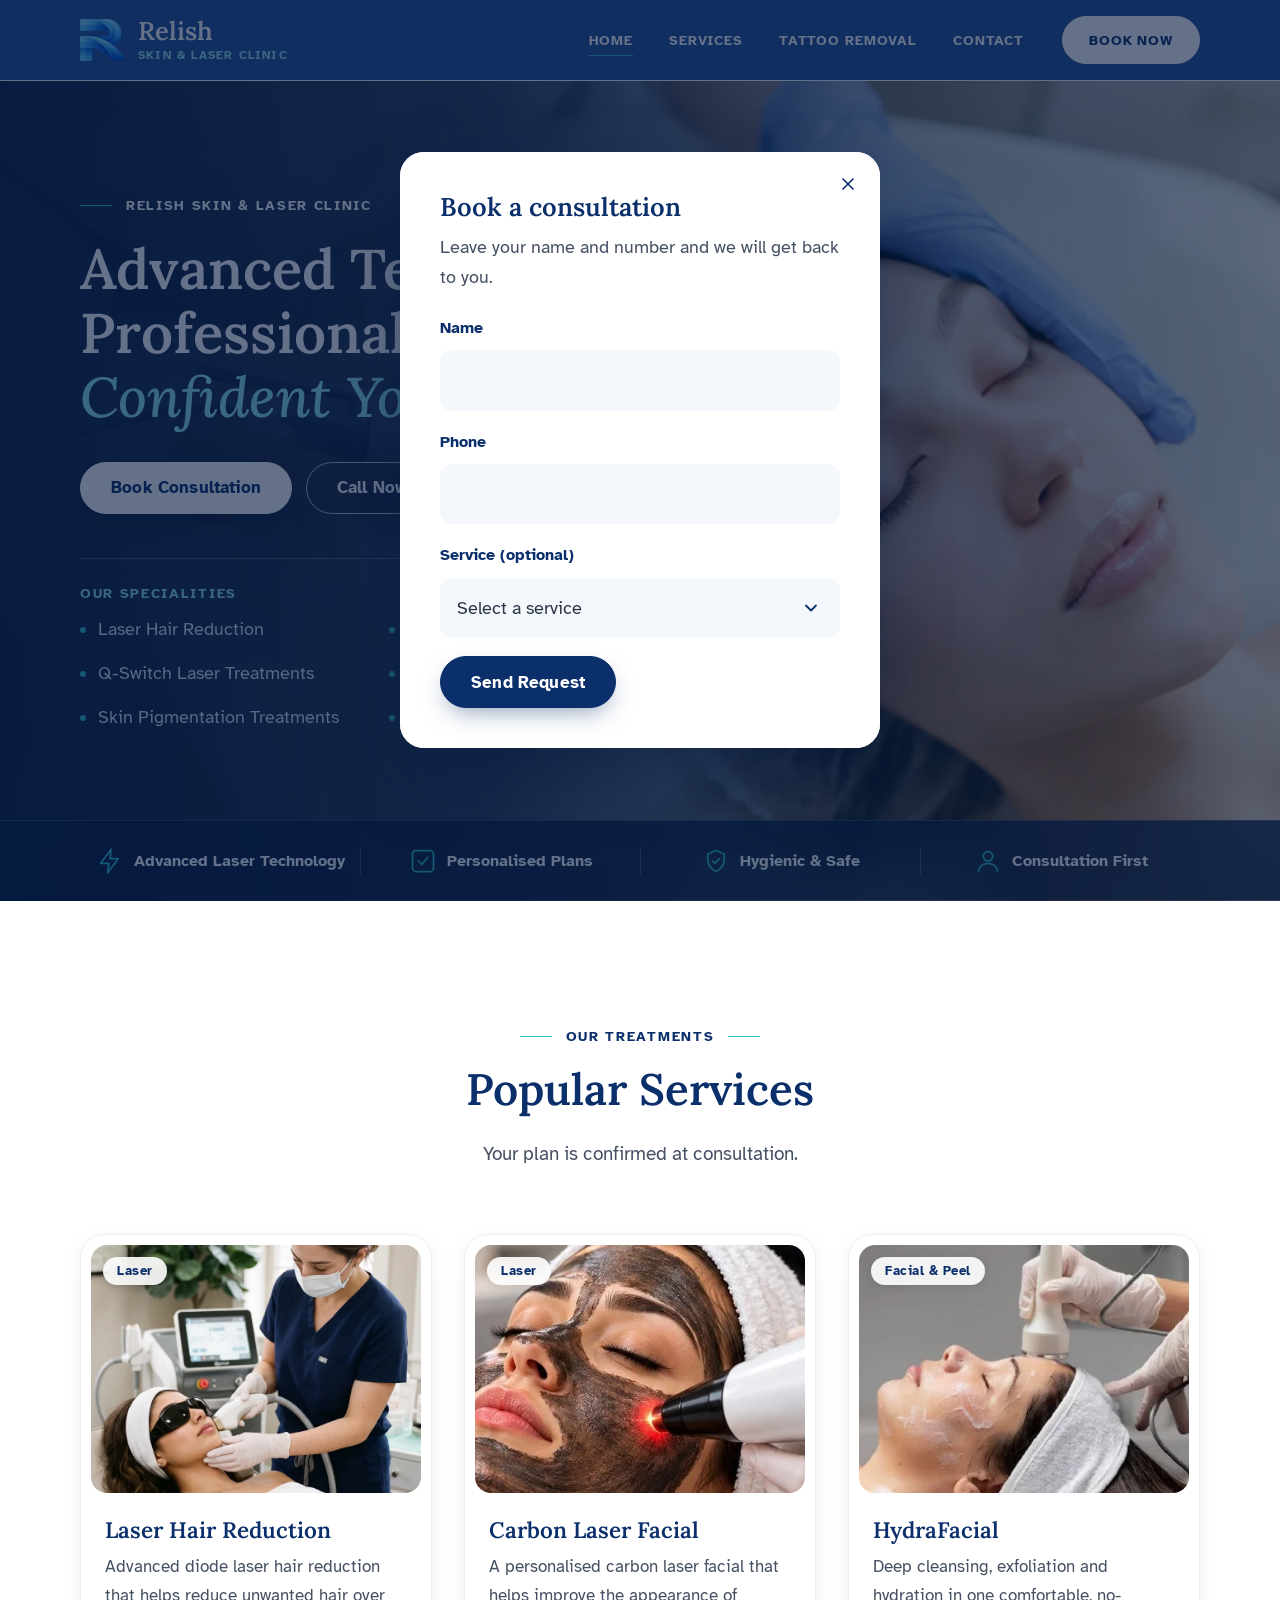
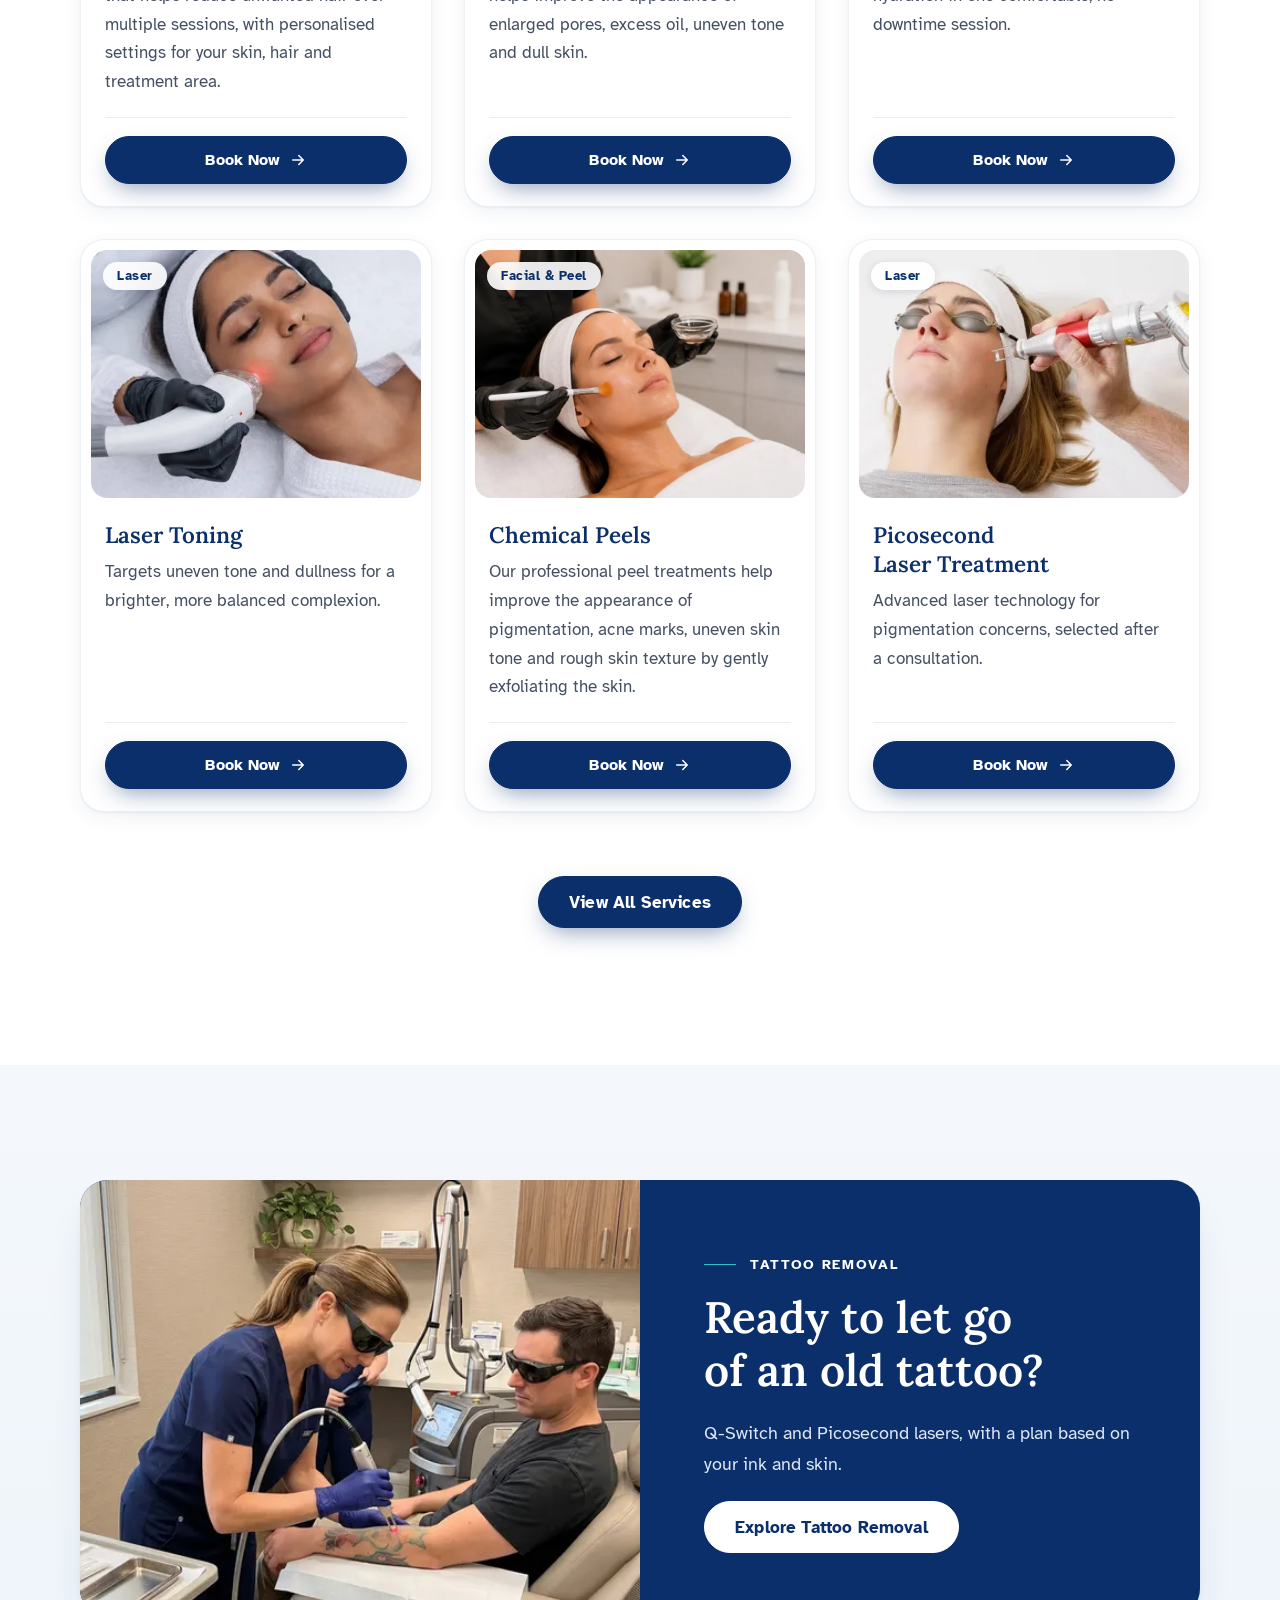
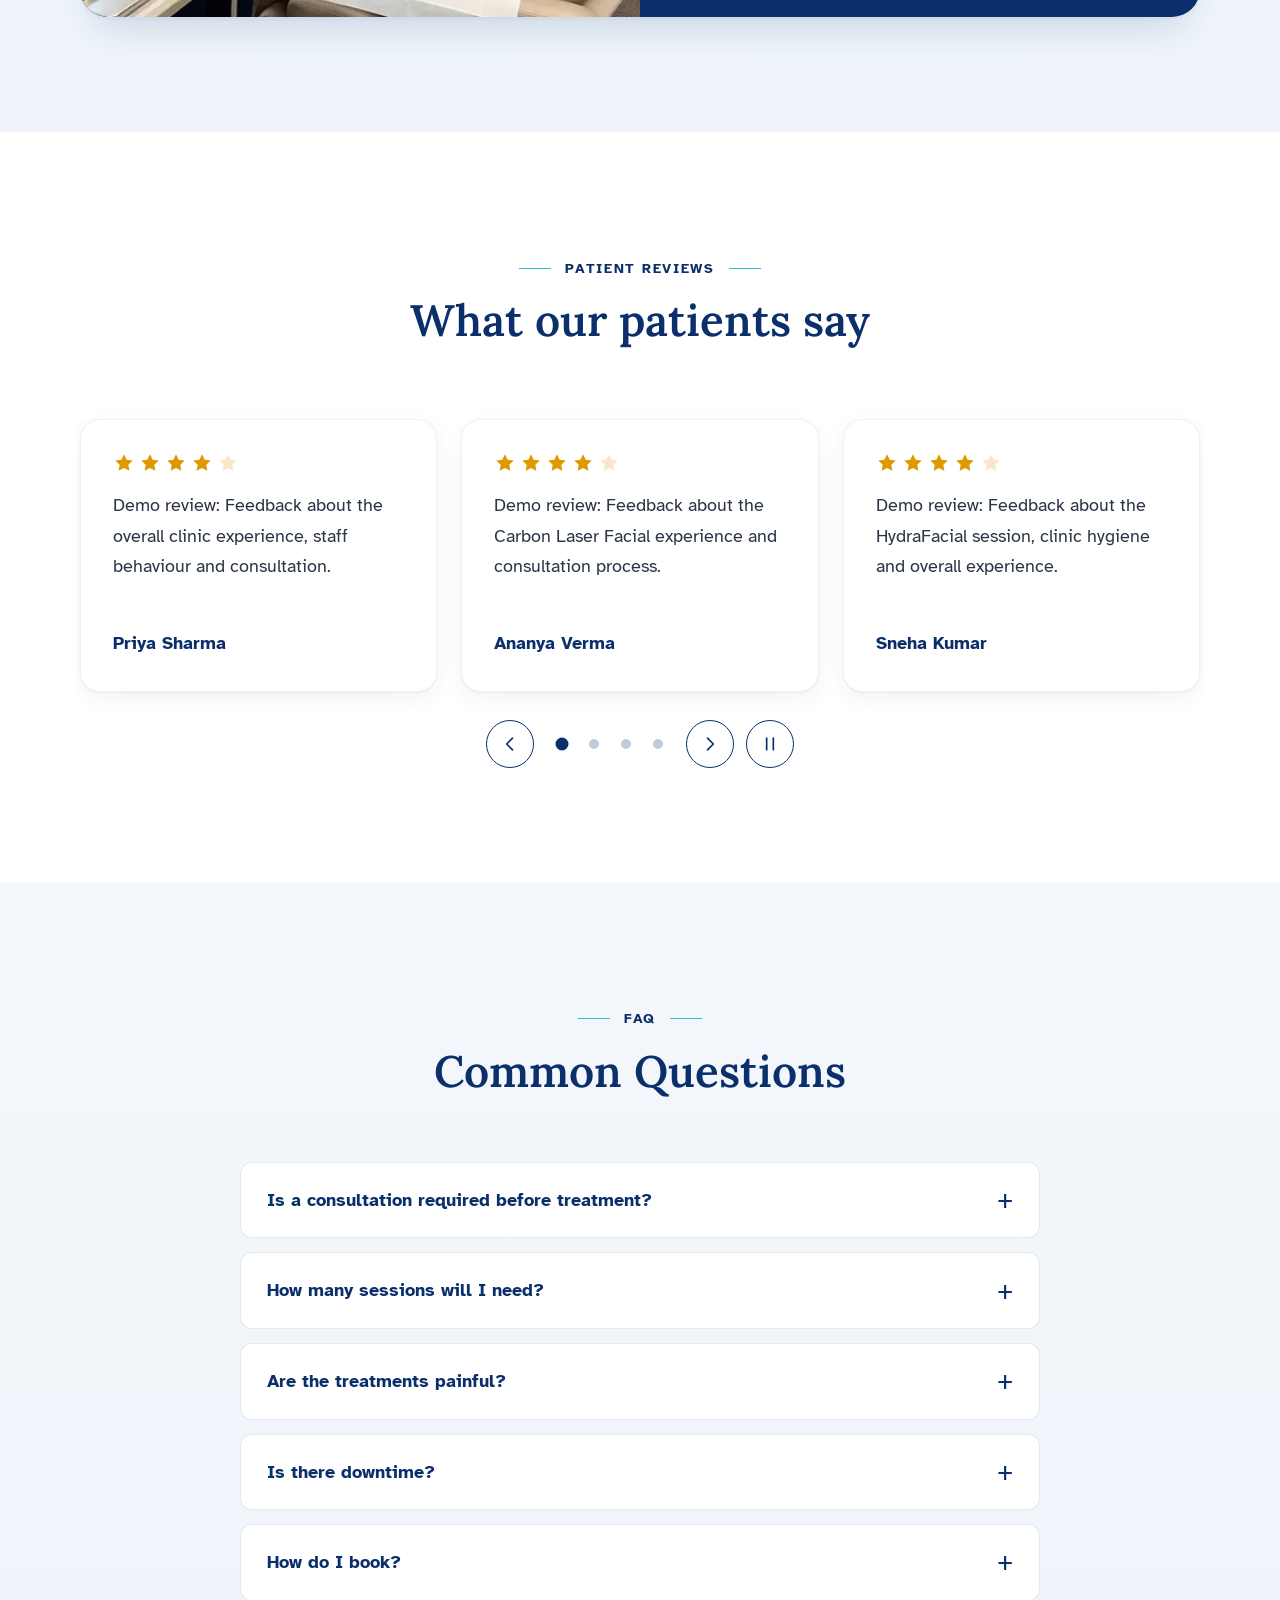
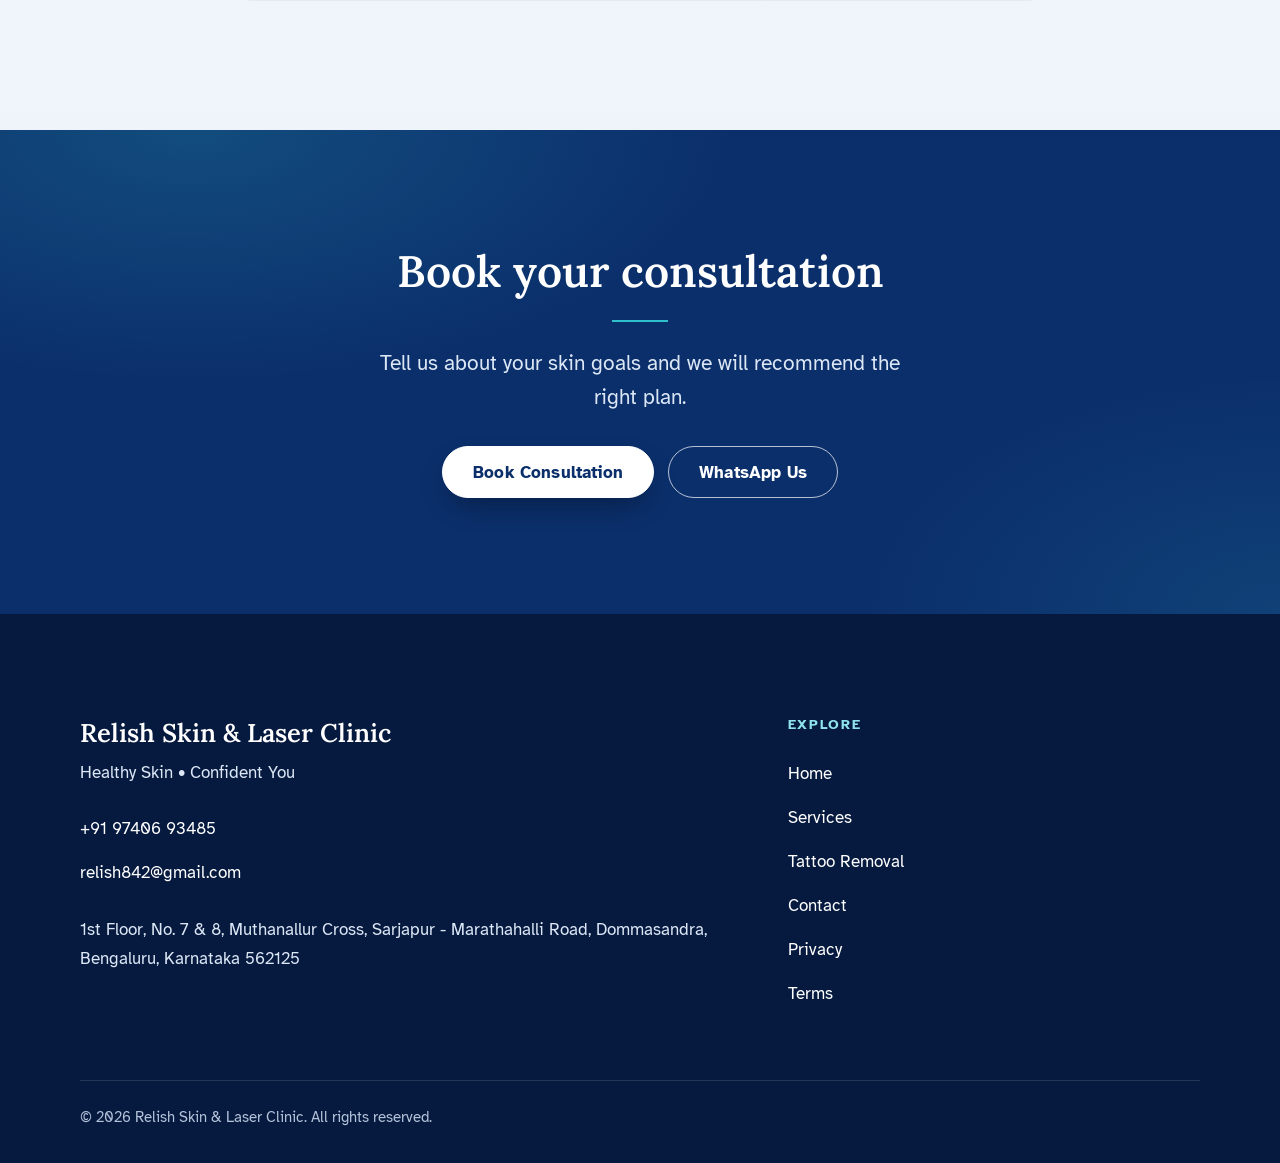
==== commit 20e8a6f9: "style: hide price and expand button width in card footer" ====
--- a/index.html
+++ b/index.html
@@ -231,7 +231,7 @@
 
   <section class="section" id="popular">
     <div class="container">
-      <div class="section-head section-head--center"><span class="eyebrow">Our treatments</span><h2>Popular Services</h2><hr class="divider"><p>Prices are per session. Your plan is confirmed at consultation.</p></div>
+      <div class="section-head section-head--center"><span class="eyebrow">Our treatments</span><h2>Popular Services</h2><hr class="divider"><p>Your plan is confirmed at consultation.</p></div>
       <div class="cards">
         <article class="card">
           <div class="card__media"><img src="assets/img/svc-laser-hair-reduction.webp" alt="Practitioner using a laser handpiece on a client wearing protective eyewear, with the laser machine behind" width="800" height="600" loading="lazy" decoding="async"><span class="card__tag">Laser</span></div>
--- a/css/style.min.css
+++ b/css/style.min.css
@@ -1 +1 @@
-@font-face{font-family:Lora Fallback;src:local("Georgia");size-adjust:91%}@font-face{font-family:Atkinson Fallback;src:local("Arial");size-adjust:98%}@font-face{font-family:Lora;src:url(../assets/fonts/lora-600.woff2) format("woff2");font-weight:600;font-style:normal;font-display:swap}@font-face{font-family:Lora;src:url(../assets/fonts/lora-500-italic.woff2) format("woff2");font-weight:500;font-style:italic;font-display:swap}@font-face{font-family:Atkinson Hyperlegible;src:url(../assets/fonts/atkinson-400.woff2) format("woff2");font-weight:400;font-style:normal;font-display:swap}@font-face{font-family:Atkinson Hyperlegible;src:url(../assets/fonts/atkinson-700.woff2) format("woff2");font-weight:700;font-style:normal;font-display:swap}@font-face{font-family:Rupee;src:url(../assets/fonts/rupee-700.woff2) format("woff2");font-weight:700;font-display:swap;unicode-range:U+20B9}:root{--navy-950:#061A3F;--navy-900:#0B2F6B;--navy-700:#1F4B94;--navy-950-rgb:6,26,63;--navy-900-rgb:11,47,107;--navy-700-rgb:31,75,148;--accent:#2FC0CD;--accent-light:#8FE3EC;--accent-rgb:47,192,205;--star:#DE9800;--star-rgb:222,152,0;--white:#fff;--mist:#F4F8FC;--mist-2:#EEF4FA;--text:#2A3547;--muted:#455063;--on-dark:#DCE7F6;--on-dark-muted:#B4C2DA;--ok:#14532D;--ok-bg:#E7F6EC;--err:#B42318;--err-bg:#FDECEA;--whatsapp:#1DA851;--navy:var(--navy-900);--navy-dark:#082250;--navy-deep:var(--navy-950);--font-head:"Lora","Lora Fallback",Georgia,"Times New Roman",serif;--font-body:"Atkinson Hyperlegible",Rupee,"Atkinson Fallback",system-ui,-apple-system,"Segoe UI",Roboto,Arial,sans-serif;--radius:20px;--radius-sm:12px;--shadow-sm:0 1px 2px rgba(var(--navy-900-rgb),.05),0 6px 20px rgba(var(--navy-900-rgb),.06);--shadow:0 2px 4px rgba(var(--navy-900-rgb),.04),0 22px 44px -16px rgba(var(--navy-900-rgb),.18);--container:1200px;--header-h:72px;--space-section:clamp(72px,9vw,128px);--ease:cubic-bezier(.2,.7,.2,1)}*,*:before,*:after{box-sizing:border-box}html{-webkit-text-size-adjust:100%;scroll-behavior:smooth;scroll-padding-top:var(--header-h)}body{margin:0;font-family:var(--font-body);font-size:1.125rem;line-height:1.7;color:var(--text);background:var(--white);overflow-wrap:anywhere;-webkit-font-smoothing:antialiased;text-rendering:optimizeLegibility}body.no-scroll{overflow:hidden}::selection{background:var(--accent);color:var(--navy-deep)}img,svg,video{max-width:100%;height:auto;display:block}h1,h2,h3,h4{font-family:var(--font-head);color:var(--navy);margin:0 0 .5em;font-weight:600;text-wrap:balance}h1{font-size:clamp(2.1rem,5.6vw,3.75rem);line-height:1.15}h2{font-size:clamp(1.85rem,4.2vw,2.75rem);line-height:1.2}h3{font-size:1.4rem;line-height:1.3}p{margin:0 0 1.2em;text-wrap:pretty}a{color:var(--navy)}:focus-visible{outline:3px solid var(--navy);outline-offset:3px;border-radius:4px}.site-header :focus-visible,.nav :focus-visible,.hero :focus-visible,.banner :focus-visible,.cta :focus-visible,.page-hero :focus-visible,.site-footer :focus-visible,.pr__head :focus-visible{outline-color:var(--white)}.container{width:100%;max-width:var(--container);margin-inline:auto;padding-inline:24px}.section{padding:var(--space-section) 0}.section--mist{background:linear-gradient(180deg,var(--mist) 0%,var(--mist-2) 100%)}.divider{width:56px;height:2px;background:var(--accent);border:0;margin:0 0 1.5rem}.skip-link{position:absolute;left:-9999px;top:8px;background:var(--navy);color:var(--white);padding:10px 16px;z-index:200;border-radius:8px}.skip-link:focus{left:8px}.sr-only{position:absolute;width:1px;height:1px;overflow:hidden;clip:rect(0 0 0 0);white-space:nowrap}.lead{font-size:1.3rem;line-height:1.65}.eyebrow{display:inline-flex;align-items:center;gap:14px;font:700 .875rem var(--font-body);letter-spacing:.12em;text-transform:uppercase;color:var(--navy);margin-bottom:1.1rem}.eyebrow:before{content:"";width:32px;height:1px;background:var(--accent)}.section-head--center .eyebrow:after{content:"";width:32px;height:1px;background:var(--accent)}.section-head{max-width:680px;margin-bottom:clamp(40px,5vw,72px)}.section-head p{color:var(--muted);font-size:1.2rem;margin:0}.section-head .divider{display:none}.section-head--center{margin-inline:auto;text-align:center}.btn{display:inline-flex;align-items:center;justify-content:center;gap:8px;min-height:52px;padding:13px 30px;border-radius:999px;border:1.5px solid var(--navy);font:700 1.0625rem var(--font-body);letter-spacing:.01em;text-decoration:none;cursor:pointer;transition:background .25s,color .25s,border-color .25s,transform .25s var(--ease),box-shadow .25s}.btn svg{flex:none;width:18px;height:18px;fill:none;stroke:currentColor;stroke-width:2;stroke-linecap:round;stroke-linejoin:round;transition:transform .25s var(--ease)}.btn:hover svg{transform:translate(3px)}.btn:hover{transform:translateY(-2px)}.btn--primary{background:var(--navy);color:var(--white);box-shadow:0 10px 24px -8px rgba(var(--navy-900-rgb),.5)}.btn--primary:hover{background:var(--navy-dark);box-shadow:0 14px 28px -8px rgba(var(--navy-900-rgb),.55)}.btn--outline{background:transparent;color:var(--navy);border-color:var(--navy)}.btn--outline:hover{background:var(--navy);color:var(--white)}.btn[disabled]{opacity:.6;cursor:not-allowed;transform:none}.nav .btn,.hero .btn--primary,.cta .btn--primary,.banner .btn{background:var(--white);color:var(--navy);border-color:var(--white)}.hero .btn--primary,.cta .btn--primary{box-shadow:0 12px 30px -10px #00000073}.nav .btn:hover,.hero .btn--primary:hover,.cta .btn--primary:hover,.banner .btn:hover{background:var(--accent);border-color:var(--accent);color:var(--navy-deep)}.hero .btn--outline,.cta .btn--outline{color:var(--white);border-color:#ffffffb3}.hero .btn--outline:hover,.cta .btn--outline:hover{background:var(--white);color:var(--navy);border-color:var(--white)}.site-header{position:sticky;top:0;z-index:100;isolation:isolate;color:var(--white);border-bottom:1px solid rgba(255,255,255,.05)}.site-header:before{content:"";position:absolute;inset:0;z-index:-1;background:rgba(var(--navy-700-rgb),.97);-webkit-backdrop-filter:blur(14px);backdrop-filter:blur(14px)}.site-header__inner{display:flex;align-items:center;justify-content:space-between;height:var(--header-h)}.logo{display:inline-flex;align-items:center;gap:12px;color:var(--white);text-decoration:none;min-height:44px}.logo img{width:46px;height:46px;object-fit:contain}.logo__text{font-family:var(--font-head);font-size:1.6rem;font-weight:600;line-height:1}.logo__text small{display:block;font:700 .75rem var(--font-body);letter-spacing:.1em;text-transform:uppercase;color:var(--accent-light);margin-top:5px}.nav-toggle{display:inline-flex;flex-direction:column;justify-content:center;gap:6px;width:44px;height:44px;padding:10px;background:none;border:0;cursor:pointer}.nav-toggle span{display:block;height:1.5px;background:var(--white);transition:transform .3s var(--ease),opacity .25s}.nav-toggle[aria-expanded=true] span:nth-child(1){transform:translateY(7.5px) rotate(45deg)}.nav-toggle[aria-expanded=true] span:nth-child(2){opacity:0}.nav-toggle[aria-expanded=true] span:nth-child(3){transform:translateY(-7.5px) rotate(-45deg)}.nav{position:fixed;inset:var(--header-h) 0 0 0;background:var(--navy-deep);padding:32px 24px;display:none;flex-direction:column;gap:2px;overflow-y:auto}.nav.is-open{display:flex}.nav a{color:var(--white);text-decoration:none;font:600 1.5rem var(--font-head);padding:14px 4px;min-height:56px;border-bottom:1px solid rgba(255,255,255,.1)}.nav a:hover,.nav a[aria-current=page]{color:var(--accent-light)}.nav .btn{margin-top:28px;font:700 1.0625rem var(--font-body);border-bottom:1.5px solid var(--white);box-shadow:none}.site-footer{background:var(--navy-deep);color:var(--on-dark);padding:clamp(64px,8vw,104px) 0 32px;font-size:1.0625rem}.site-footer h3{font:700 .875rem var(--font-body);letter-spacing:.12em;text-transform:uppercase;color:var(--accent-light);margin-bottom:1.2rem}.footer-grid>div:first-child h3{font:600 1.6rem var(--font-head);letter-spacing:0;text-transform:none;color:var(--white);margin-bottom:.6rem}.site-footer a{color:var(--white);text-decoration:none;transition:color .2s}.site-footer a:hover{color:var(--accent-light)}.footer-grid{display:grid;gap:48px;grid-template-columns:1fr}.footer-links{list-style:none;margin:0;padding:0}.footer-links li{margin:0}.footer-links a,.site-footer p a{display:inline-flex;align-items:center;min-height:44px}.footer-bottom{margin:clamp(40px,5vw,64px) 0 0;padding-top:24px;border-top:1px solid rgba(255,255,255,.12);font-size:.9375rem;color:var(--on-dark-muted)}.float-actions{position:fixed;right:16px;bottom:16px;z-index:90;display:flex;flex-direction:column;gap:12px}.float-actions a{display:grid;place-items:center;width:54px;height:54px;border-radius:50%;box-shadow:0 8px 22px #00000047;color:var(--white);transition:transform .25s var(--ease)}.float-actions a:active{transform:scale(.94)}.float-actions .wa{background:var(--whatsapp)}.float-actions .call{background:var(--navy);border:2px solid var(--accent)}.float-actions svg{width:26px;height:26px;fill:currentColor}.hero{position:relative;isolation:isolate;color:var(--white);background:var(--navy);min-height:max(700px,calc(100svh - var(--header-h)));display:flex;flex-direction:column;justify-content:flex-end}.hero__bg{position:absolute;inset:0;z-index:-2}.hero__bg img{width:100%;height:100%;object-fit:cover;object-position:50% 10%}.hero:before{content:"";position:absolute;inset:0;z-index:-1;background:linear-gradient(to top,rgba(var(--navy-950-rgb),.97),rgba(var(--navy-950-rgb),.9) 45%,rgba(var(--navy-950-rgb),.78) 72%,rgba(var(--navy-950-rgb),.5))}.hero__inner{width:100%;padding-block:56px 48px}.trust{background:rgba(var(--navy-950-rgb),.78);-webkit-backdrop-filter:blur(12px);backdrop-filter:blur(12px);border-top:1px solid rgba(255,255,255,.16);padding:22px 0}.trust__list{list-style:none;margin:0;padding:0;display:grid;grid-template-columns:1fr 1fr;gap:20px 12px}.trust__item{display:flex;flex-direction:column;align-items:center;text-align:center;gap:8px;font-size:.95rem;font-weight:700;color:var(--white);line-height:1.3}.trust__item svg{width:28px;height:28px;fill:none;stroke:var(--accent);stroke-width:1.5;stroke-linecap:round;stroke-linejoin:round}.hero h1{color:var(--white);font-size:clamp(1.85rem,5.2vw,3.5rem);line-height:1.15;max-width:none}.hero h1 span{display:block}.hero h1 em{display:block;font-style:italic;font-weight:500;color:var(--accent-light)}.hero .eyebrow{color:var(--white);margin-bottom:1.4rem}.hero__spec{margin-top:44px;padding-top:26px;border-top:1px solid rgba(255,255,255,.22);max-width:640px}.hero__spec-title{margin:0 0 6px;font:700 .875rem var(--font-body);letter-spacing:.12em;text-transform:uppercase;color:var(--accent-light)}.hero__spec-list{list-style:none;margin:0;padding:0;display:grid;grid-template-columns:1fr;column-gap:32px}.hero__spec-list a{display:flex;align-items:center;gap:12px;min-height:44px;color:var(--on-dark);text-decoration:none;font-size:1.125rem;transition:color .2s}.hero__spec-list a:before{content:"";flex:none;width:6px;height:6px;border-radius:50%;background:var(--accent)}.hero__spec-list a:hover,.hero__spec-list a:focus-visible{color:var(--white);text-decoration:underline;text-underline-offset:4px}.hero__actions{display:flex;flex-wrap:wrap;gap:14px;margin-top:32px}.cards{display:grid;gap:32px;grid-template-columns:1fr}.card{display:flex;flex-direction:column;padding:10px;background:var(--white);border:1px solid rgba(var(--navy-900-rgb),.07);border-radius:24px;box-shadow:var(--shadow-sm);transition:transform .45s var(--ease),box-shadow .45s var(--ease),border-color .45s var(--ease)}.card:hover,.card:focus-within{transform:translateY(-6px);box-shadow:var(--shadow);border-color:rgba(var(--accent-rgb),.55)}.card__media{position:relative;overflow:hidden;aspect-ratio:4/3;border-radius:16px;background:var(--mist)}.card__media img{width:100%;height:100%;object-fit:cover;transition:transform .8s var(--ease)}.card:hover .card__media img{transform:scale(1.05)}.card__tag{position:absolute;top:12px;left:12px;padding:6px 14px;border-radius:999px;background:#ffffffe6;-webkit-backdrop-filter:blur(8px);backdrop-filter:blur(8px);box-shadow:0 2px 8px rgba(var(--navy-950-rgb),.12);color:var(--navy);font:700 .8125rem var(--font-body);letter-spacing:.04em}.card__body{display:flex;flex-direction:column;flex:1;padding:22px 14px 12px}.card__body h3{margin-bottom:.4em}.card__body p{flex:1;margin-bottom:1.25rem;color:var(--muted);font-size:1.0625rem}.card__foot{display:flex;align-items:center;justify-content:space-between;flex-wrap:wrap;gap:12px;padding-top:18px;border-top:1px solid rgba(var(--navy-900-rgb),.08)}.card__foot .btn{padding:10px 20px;min-height:48px;font-size:1rem}.price{display:flex;flex-direction:column;line-height:1.15}.price__label{font-size:.8125rem;font-weight:700;letter-spacing:.06em;text-transform:uppercase;color:var(--muted)}.price__value{font-size:1.5rem;font-weight:700;color:var(--navy);font-variant-numeric:tabular-nums}.center{text-align:center;margin-top:clamp(40px,5vw,64px)}.media{border-radius:var(--radius);overflow:hidden;background:var(--mist)}.media img{width:100%;height:auto}.split{display:grid;gap:40px;align-items:center}.split>div:not(.media):not(.callout) p{color:var(--muted)}.banner{position:relative;border-radius:calc(var(--radius) + 8px);overflow:hidden;background:var(--navy);color:var(--white);display:grid;box-shadow:var(--shadow)}.banner__media{min-height:220px}.banner__media img{width:100%;height:100%;object-fit:cover;object-position:62% 50%;min-height:220px;aspect-ratio:2/1}.banner__body{padding:clamp(32px,5vw,72px)}.banner h2,.banner .eyebrow{color:var(--white)}.banner p{color:var(--on-dark)}.faq{max-width:800px;margin-inline:auto}.faq details{background:var(--white);border:1px solid rgba(var(--navy-900-rgb),.1);border-radius:var(--radius-sm);margin-bottom:14px;transition:box-shadow .3s,border-color .3s}.faq details[open]{box-shadow:var(--shadow-sm);border-color:rgba(var(--accent-rgb),.55)}.faq summary{cursor:pointer;list-style:none;padding:22px 60px 22px 26px;font-weight:700;font-size:1.125rem;color:var(--navy);position:relative;min-height:56px}.faq summary::-webkit-details-marker{display:none}.faq summary:after{content:"+";position:absolute;right:26px;top:50%;transform:translateY(-50%);font:500 1.7rem/1 var(--font-body);color:var(--navy);transition:transform .3s var(--ease)}.faq details[open] summary:after{content:"\2212"}.faq details p{padding:0 26px 24px;margin:0;color:var(--muted)}.cta{background:radial-gradient(900px 420px at 15% 0%,rgba(var(--accent-rgb),.2),transparent 60%),radial-gradient(700px 400px at 100% 100%,rgba(var(--accent-rgb),.12),transparent 60%),var(--navy);color:var(--white);text-align:center}.cta h2{color:var(--white)}.cta .divider{margin-inline:auto}.cta .lead{color:var(--on-dark);max-width:560px;margin-inline:auto}.page-hero{position:relative;color:var(--white);padding:clamp(56px,8vw,112px) 0 clamp(48px,6vw,88px);background:radial-gradient(700px 360px at 85% 0%,rgba(var(--accent-rgb),.22),transparent 65%),linear-gradient(135deg,var(--navy) 0%,var(--navy-deep) 100%)}.page-hero h1{color:var(--white);margin-bottom:.3em}.page-hero .divider{margin-bottom:1.4rem}.page-hero p{max-width:620px;font-size:1.3rem;margin:0;color:var(--on-dark)}.steps{list-style:none;margin:0;padding:0;display:grid;gap:24px;counter-reset:s}.steps li{counter-increment:s;background:var(--white);border-radius:var(--radius);box-shadow:var(--shadow-sm);border:1px solid rgba(var(--navy-900-rgb),.06);padding:30px 30px 30px 88px;position:relative;color:var(--muted)}.steps li:before{content:counter(s);position:absolute;left:28px;top:28px;width:44px;height:44px;border-radius:50%;background:var(--navy);color:var(--accent);display:grid;place-items:center;font:600 1.3rem var(--font-head)}.steps strong{display:block;color:var(--navy);font:600 1.3rem var(--font-head);margin-bottom:.2em}.tick{list-style:none;margin:0 0 1rem;padding:0}.tick li{padding:8px 0 8px 36px;position:relative}.tick li:before{content:"";position:absolute;left:4px;top:1.15em;width:18px;height:1.5px;background:var(--accent)}.callout{border-left:3px solid var(--accent);background:var(--white);padding:28px 30px;border-radius:0 var(--radius-sm) var(--radius-sm) 0;box-shadow:var(--shadow-sm);color:var(--muted)}.callout strong{color:var(--navy)}.contact-grid{display:grid;gap:48px}.contact-info{display:grid;gap:28px;align-content:start}.contact-info h3{margin-bottom:.15em;font:700 .875rem var(--font-body);letter-spacing:.1em;text-transform:uppercase;color:var(--muted)}.contact-info p{margin:0;font-size:1.2rem;color:var(--navy)}.contact-info p a{display:inline-flex;align-items:center;min-height:44px}.contact-media{border-radius:var(--radius);overflow:hidden;background:var(--mist)}.contact-media img{display:block;width:100%;height:auto}.form{background:var(--white);border-radius:calc(var(--radius) + 4px);box-shadow:var(--shadow);padding:clamp(28px,4vw,48px);border:1px solid rgba(var(--navy-900-rgb),.06)}.form h2{font-size:1.75rem;margin-bottom:1em}.field{margin-bottom:22px}.field label{display:block;font-weight:700;font-size:1rem;color:var(--navy);margin-bottom:8px}.field input,.field select,.field textarea{width:100%;min-height:54px;padding:14px 16px;font:inherit;font-size:1.125rem;color:var(--text);background-color:var(--mist);border:1.5px solid transparent;border-radius:var(--radius-sm);transition:border-color .2s,background .2s,box-shadow .2s}.field textarea{min-height:130px;resize:vertical}.field select{-webkit-appearance:none;appearance:none;padding-right:52px;background-image:url("data:image/svg+xml,%3Csvg xmlns='http://www.w3.org/2000/svg' viewBox='0 0 24 24' fill='none' stroke='%230B2F6B' stroke-width='2.2' stroke-linecap='round' stroke-linejoin='round'%3E%3Cpath d='M6 9l6 6 6-6'/%3E%3C/svg%3E");background-repeat:no-repeat;background-position:right 18px center;background-size:20px 20px;cursor:pointer}.field input:hover,.field select:hover,.field textarea:hover{border-color:rgba(var(--navy-900-rgb),.28)}.field input:focus,.field select:focus,.field textarea:focus{outline:none;background-color:var(--white);border-color:var(--accent);box-shadow:0 0 0 4px rgba(var(--accent-rgb),.2)}.field .error{display:none;color:var(--err);font-size:1rem;margin-top:6px}.field.invalid .error{display:block}.field.invalid input,.field.invalid select,.field.invalid textarea{border-color:var(--err);background-color:var(--white)}.hp{position:absolute;left:-9999px;width:1px;height:1px;overflow:hidden}.form-status{margin-top:16px;padding:14px 18px;border-radius:var(--radius-sm);display:none;font-weight:700}.form-status.ok{display:block;background:var(--ok-bg);color:var(--ok)}.form-status.err{display:block;background:var(--err-bg);color:var(--err)}.err-page{text-align:center;padding:clamp(72px,10vw,140px) 0}.err-page img{margin:0 auto 12px;width:64px;height:auto}.err-page .divider{margin-inline:auto}.err-page .big{font:600 clamp(5rem,22vw,9rem)/1 var(--font-head);color:var(--navy);margin:0}.cta .hero__actions,.err-page .hero__actions{justify-content:center}.prose{max-width:760px}.prose h2{font-size:1.6rem;margin-top:1.8em}.prose p{color:var(--muted)}.pr-grid{display:grid;gap:32px;grid-template-columns:1fr;align-items:start}.pr{background:var(--white);border-radius:var(--radius);box-shadow:var(--shadow-sm);overflow:hidden;border:1px solid rgba(var(--navy-900-rgb),.06)}.pr__head{background:linear-gradient(135deg,var(--navy) 0%,var(--navy-dark) 100%);color:var(--white);padding:30px 28px 26px;border-bottom:3px solid var(--accent)}.pr__head h3{color:var(--white);margin:0 0 6px;font-size:1.5rem}.pr__head p{margin:0;font-size:1.0625rem;color:var(--on-dark)}.pr__list{list-style:none;margin:0;padding:8px 0}.pr__list li+li{border-top:1px solid rgba(var(--navy-900-rgb),.07)}.pr__list a{display:grid;grid-template-columns:1fr auto auto;align-items:center;column-gap:14px;row-gap:6px;min-height:60px;padding:14px 28px;text-decoration:none;color:var(--text);transition:background .25s}.pr__list a:hover,.pr__list a:focus-visible{background:var(--mist)}.pr__text{display:contents}.pr__desc{grid-area:2/1/3/4;font-size:1rem;line-height:1.5;color:var(--muted)}.pr__name{grid-area:1/1;font-weight:700;font-size:1.1rem;color:var(--navy);line-height:1.35}.pr__price{grid-area:1/2;font-weight:700;font-size:1.0625rem;color:var(--navy);background:var(--mist);border-radius:999px;padding:5px 15px;white-space:nowrap;font-variant-numeric:tabular-nums;transition:background .25s,box-shadow .25s}.pr__price small{font-weight:400;font-size:.875rem;color:var(--muted);margin-right:3px}.pr__list a:hover .pr__price{background:var(--white);box-shadow:inset 0 0 0 1px var(--accent)}.pr__list svg{grid-area:1/3;width:18px;height:18px;fill:none;stroke:var(--accent);stroke-width:2;stroke-linecap:round;stroke-linejoin:round;transition:transform .25s var(--ease)}.pr__list a:hover svg{transform:translate(4px)}.pr-note{display:flex;gap:12px;align-items:flex-start;justify-content:center;max-width:720px;margin:clamp(32px,4vw,56px) auto 0;font-size:1.0625rem;color:var(--muted)}.pr-note svg{flex:none;width:20px;height:20px;margin-top:2px;fill:none;stroke:var(--navy);stroke-width:1.8;stroke-linecap:round}.js .reveal{opacity:0;transition:opacity .7s var(--ease);transition-delay:var(--d,0s)}.js .reveal.in{opacity:1}#reviews:not([hidden])+#faq{background:linear-gradient(180deg,var(--mist) 0%,var(--mist-2) 100%)}.reviews__viewport{overflow-x:auto;scroll-snap-type:x mandatory;scroll-padding-inline:4px;scrollbar-width:none;padding:8px 4px 28px;margin-inline:-4px}.reviews__viewport::-webkit-scrollbar{display:none}.reviews__track{display:flex;gap:24px;list-style:none;margin:0;padding:0}.reviews--few .reviews__track{justify-content:center}.review{flex:0 0 100%;scroll-snap-align:start;display:flex;flex-direction:column;gap:16px;background:var(--white);border:1px solid rgba(var(--navy-900-rgb),.06);border-radius:var(--radius);box-shadow:var(--shadow-sm);padding:clamp(24px,3vw,32px)}.review__stars{display:flex;gap:4px}.review__stars svg{width:22px;height:22px;fill:rgba(var(--star-rgb),.22)}.review__stars .on{fill:var(--star)}.review__text{flex:1;margin:0}.review__text p{margin:0;font-size:1.125rem;color:var(--text)}.review__name{margin:0;font-weight:700;color:var(--navy)}.review__source{font-weight:400;color:var(--muted)}.reviews__controls{display:flex;flex-wrap:wrap;align-items:center;justify-content:center;gap:4px 12px}.reviews__btn{flex:none;width:48px;height:48px;display:grid;place-items:center;border:1.5px solid var(--navy);border-radius:50%;background:var(--white);color:var(--navy);cursor:pointer;transition:background .2s,color .2s}.reviews__btn:hover{background:var(--navy);color:var(--white)}.reviews__btn svg{width:20px;height:20px;fill:none;stroke:currentColor;stroke-width:2;stroke-linecap:round;stroke-linejoin:round}.reviews__dots{display:flex;flex-wrap:wrap;justify-content:center;order:3;flex-basis:100%}.reviews__dot{position:relative;flex:none;width:32px;height:44px;border:0;background:none;cursor:pointer}.reviews__dot:before{content:"";position:absolute;inset:0;margin:auto;width:10px;height:10px;border-radius:50%;background:rgba(var(--navy-900-rgb),.25);transition:background .2s,transform .2s}.reviews__dot[aria-current=true]:before{background:var(--navy);transform:scale(1.3)}.modal{border:0;padding:0;margin:auto;width:min(480px,calc(100% - 32px));max-height:calc(100dvh - 32px);overflow:auto;border-radius:calc(var(--radius) + 4px);background:var(--white);color:var(--text);box-shadow:0 30px 80px -20px rgba(var(--navy-950-rgb),.55)}.modal:focus{outline:0}.modal::backdrop{background:rgba(var(--navy-950-rgb),.62)}.modal[open]{animation:modal-in .22s ease-out}@keyframes modal-in{0%{opacity:0}to{opacity:1}}.modal .form{box-shadow:none;border:0;border-radius:0;padding:clamp(28px,5vw,40px)}.modal .form h2{font-size:1.6rem;margin-bottom:.35em}.modal__lead{margin:0 0 22px;color:var(--muted)}.modal .field{margin-bottom:18px}.modal__close{position:absolute;top:10px;right:10px;width:44px;height:44px;display:grid;place-items:center;border:0;border-radius:50%;background:transparent;color:var(--navy);cursor:pointer;transition:background .2s}.modal__close:hover,.modal__close:focus-visible{background:var(--mist)}.modal__close svg{width:20px;height:20px;fill:none;stroke:currentColor;stroke-width:2;stroke-linecap:round}@media(max-width:767.98px){.hero__text{display:flex;flex-direction:column}.hero .eyebrow{align-self:flex-start}.hero__spec{order:1;margin-top:30px}.hero__spec-list{display:flex;flex-wrap:wrap;gap:10px;margin-top:14px}.hero__spec-list a{padding:0 16px;border:1px solid rgba(255,255,255,.3);border-radius:999px;font-size:1rem;white-space:nowrap;background:rgba(var(--navy-950-rgb),.35)}.hero__spec-list a:before{display:none}.hero__actions{order:2;margin-top:28px}.hero__actions .btn{flex:1 1 auto;padding-inline:20px;white-space:nowrap}}@media(min-width:520px)and (max-width:767.98px){.hero__spec-list{max-width:560px}}@media(min-width:768px){.hero__spec-list{grid-template-columns:1fr 1fr}}@media(min-width:768px){.review{flex-basis:calc((100% - 24px)/2)}.reviews__dots{order:0;flex-basis:auto}.container{padding-inline:32px}.footer-grid{grid-template-columns:1.6fr 1fr}.split{grid-template-columns:1fr 1fr;gap:72px}.cards,.banner{grid-template-columns:1fr 1fr}.contact-grid{grid-template-columns:1fr 1.2fr;gap:72px}.steps{grid-template-columns:1fr 1fr}.hero{min-height:max(680px,calc(100svh - var(--header-h)))}.trust{padding:26px 0}.trust__list{grid-template-columns:repeat(4,1fr);gap:0}.trust__item{flex-direction:row;justify-content:center;gap:10px;padding-inline:4px;font-size:1rem}.trust__item svg{width:28px;height:28px}.trust__item+.trust__item{border-left:1px solid rgba(255,255,255,.18)}.hero:before{background:linear-gradient(90deg,rgba(var(--navy-950-rgb),.96),rgba(var(--navy-950-rgb),.8) 38%,rgba(var(--navy-950-rgb),.2) 70%,rgba(var(--navy-950-rgb),0))}.hero__inner{padding-block:96px 72px;flex:1;display:flex;align-items:center}.hero__text{max-width:880px}.hero__bg img{object-position:70% 35%}}@media(min-width:1024px){.review{flex-basis:calc((100% - 48px)/3)}:root{--header-h:80px}.container{padding-inline:40px}.cards,.pr-grid{grid-template-columns:repeat(3,1fr)}.nav-toggle{display:none}.nav{position:static;display:flex;flex-direction:row;align-items:center;gap:8px;padding:0;background:none;overflow:visible}.nav a{position:relative;border:0;padding:10px 14px;min-height:44px;display:inline-flex;align-items:center;font:700 .9rem var(--font-body);letter-spacing:.06em;text-transform:uppercase}.nav a:not(.btn):after{content:"";position:absolute;left:14px;right:14px;bottom:6px;height:1.5px;background:var(--accent);transform:scaleX(0);transform-origin:left;transition:transform .35s var(--ease)}.nav a:not(.btn):hover:after,.nav a[aria-current=page]:after{transform:scaleX(1)}.nav a:hover,.nav a[aria-current=page]{color:var(--white)}.nav .btn{margin:0 0 0 16px;padding:11px 26px;border:1.5px solid var(--white);min-height:48px;font-size:.9rem}.float-actions{display:none}}@media(prefers-reduced-motion:reduce){*{transition:none!important;animation:none!important;scroll-behavior:auto!important}.js .reveal{opacity:1}}
+@font-face{font-family:Lora Fallback;src:local("Georgia");size-adjust:91%}@font-face{font-family:Atkinson Fallback;src:local("Arial");size-adjust:98%}@font-face{font-family:Lora;src:url(../assets/fonts/lora-600.woff2) format("woff2");font-weight:600;font-style:normal;font-display:swap}@font-face{font-family:Lora;src:url(../assets/fonts/lora-500-italic.woff2) format("woff2");font-weight:500;font-style:italic;font-display:swap}@font-face{font-family:Atkinson Hyperlegible;src:url(../assets/fonts/atkinson-400.woff2) format("woff2");font-weight:400;font-style:normal;font-display:swap}@font-face{font-family:Atkinson Hyperlegible;src:url(../assets/fonts/atkinson-700.woff2) format("woff2");font-weight:700;font-style:normal;font-display:swap}@font-face{font-family:Rupee;src:url(../assets/fonts/rupee-700.woff2) format("woff2");font-weight:700;font-display:swap;unicode-range:U+20B9}:root{--navy-950:#061A3F;--navy-900:#0B2F6B;--navy-700:#1F4B94;--navy-950-rgb:6,26,63;--navy-900-rgb:11,47,107;--navy-700-rgb:31,75,148;--accent:#2FC0CD;--accent-light:#8FE3EC;--accent-rgb:47,192,205;--star:#DE9800;--star-rgb:222,152,0;--white:#fff;--mist:#F4F8FC;--mist-2:#EEF4FA;--text:#2A3547;--muted:#455063;--on-dark:#DCE7F6;--on-dark-muted:#B4C2DA;--ok:#14532D;--ok-bg:#E7F6EC;--err:#B42318;--err-bg:#FDECEA;--whatsapp:#1DA851;--navy:var(--navy-900);--navy-dark:#082250;--navy-deep:var(--navy-950);--font-head:"Lora","Lora Fallback",Georgia,"Times New Roman",serif;--font-body:"Atkinson Hyperlegible",Rupee,"Atkinson Fallback",system-ui,-apple-system,"Segoe UI",Roboto,Arial,sans-serif;--radius:20px;--radius-sm:12px;--shadow-sm:0 1px 2px rgba(var(--navy-900-rgb),.05),0 6px 20px rgba(var(--navy-900-rgb),.06);--shadow:0 2px 4px rgba(var(--navy-900-rgb),.04),0 22px 44px -16px rgba(var(--navy-900-rgb),.18);--container:1200px;--header-h:72px;--space-section:clamp(72px,9vw,128px);--ease:cubic-bezier(.2,.7,.2,1)}*,*:before,*:after{box-sizing:border-box}html{-webkit-text-size-adjust:100%;scroll-behavior:smooth;scroll-padding-top:var(--header-h)}body{margin:0;font-family:var(--font-body);font-size:1.125rem;line-height:1.7;color:var(--text);background:var(--white);overflow-wrap:anywhere;-webkit-font-smoothing:antialiased;text-rendering:optimizeLegibility}body.no-scroll{overflow:hidden}::selection{background:var(--accent);color:var(--navy-deep)}img,svg,video{max-width:100%;height:auto;display:block}h1,h2,h3,h4{font-family:var(--font-head);color:var(--navy);margin:0 0 .5em;font-weight:600;text-wrap:balance}h1{font-size:clamp(2.1rem,5.6vw,3.75rem);line-height:1.15}h2{font-size:clamp(1.85rem,4.2vw,2.75rem);line-height:1.2}h3{font-size:1.4rem;line-height:1.3}p{margin:0 0 1.2em;text-wrap:pretty}a{color:var(--navy)}:focus-visible{outline:3px solid var(--navy);outline-offset:3px;border-radius:4px}.site-header :focus-visible,.nav :focus-visible,.hero :focus-visible,.banner :focus-visible,.cta :focus-visible,.page-hero :focus-visible,.site-footer :focus-visible,.pr__head :focus-visible{outline-color:var(--white)}.container{width:100%;max-width:var(--container);margin-inline:auto;padding-inline:24px}.section{padding:var(--space-section) 0}.section--mist{background:linear-gradient(180deg,var(--mist) 0%,var(--mist-2) 100%)}.divider{width:56px;height:2px;background:var(--accent);border:0;margin:0 0 1.5rem}.skip-link{position:absolute;left:-9999px;top:8px;background:var(--navy);color:var(--white);padding:10px 16px;z-index:200;border-radius:8px}.skip-link:focus{left:8px}.sr-only{position:absolute;width:1px;height:1px;overflow:hidden;clip:rect(0 0 0 0);white-space:nowrap}.lead{font-size:1.3rem;line-height:1.65}.eyebrow{display:inline-flex;align-items:center;gap:14px;font:700 .875rem var(--font-body);letter-spacing:.12em;text-transform:uppercase;color:var(--navy);margin-bottom:1.1rem}.eyebrow:before{content:"";width:32px;height:1px;background:var(--accent)}.section-head--center .eyebrow:after{content:"";width:32px;height:1px;background:var(--accent)}.section-head{max-width:680px;margin-bottom:clamp(40px,5vw,72px)}.section-head p{color:var(--muted);font-size:1.2rem;margin:0}.section-head .divider{display:none}.section-head--center{margin-inline:auto;text-align:center}.btn{display:inline-flex;align-items:center;justify-content:center;gap:8px;min-height:52px;padding:13px 30px;border-radius:999px;border:1.5px solid var(--navy);font:700 1.0625rem var(--font-body);letter-spacing:.01em;text-decoration:none;cursor:pointer;transition:background .25s,color .25s,border-color .25s,transform .25s var(--ease),box-shadow .25s}.btn svg{flex:none;width:18px;height:18px;fill:none;stroke:currentColor;stroke-width:2;stroke-linecap:round;stroke-linejoin:round;transition:transform .25s var(--ease)}.btn:hover svg{transform:translate(3px)}.btn:hover{transform:translateY(-2px)}.btn--primary{background:var(--navy);color:var(--white);box-shadow:0 10px 24px -8px rgba(var(--navy-900-rgb),.5)}.btn--primary:hover{background:var(--navy-dark);box-shadow:0 14px 28px -8px rgba(var(--navy-900-rgb),.55)}.btn--outline{background:transparent;color:var(--navy);border-color:var(--navy)}.btn--outline:hover{background:var(--navy);color:var(--white)}.btn[disabled]{opacity:.6;cursor:not-allowed;transform:none}.nav .btn,.hero .btn--primary,.cta .btn--primary,.banner .btn{background:var(--white);color:var(--navy);border-color:var(--white)}.hero .btn--primary,.cta .btn--primary{box-shadow:0 12px 30px -10px #00000073}.nav .btn:hover,.hero .btn--primary:hover,.cta .btn--primary:hover,.banner .btn:hover{background:var(--accent);border-color:var(--accent);color:var(--navy-deep)}.hero .btn--outline,.cta .btn--outline{color:var(--white);border-color:#ffffffb3}.hero .btn--outline:hover,.cta .btn--outline:hover{background:var(--white);color:var(--navy);border-color:var(--white)}.site-header{position:sticky;top:0;z-index:100;isolation:isolate;color:var(--white);border-bottom:1px solid rgba(255,255,255,.05)}.site-header:before{content:"";position:absolute;inset:0;z-index:-1;background:rgba(var(--navy-700-rgb),.97);-webkit-backdrop-filter:blur(14px);backdrop-filter:blur(14px)}.site-header__inner{display:flex;align-items:center;justify-content:space-between;height:var(--header-h)}.logo{display:inline-flex;align-items:center;gap:12px;color:var(--white);text-decoration:none;min-height:44px}.logo img{width:46px;height:46px;object-fit:contain}.logo__text{font-family:var(--font-head);font-size:1.6rem;font-weight:600;line-height:1}.logo__text small{display:block;font:700 .75rem var(--font-body);letter-spacing:.1em;text-transform:uppercase;color:var(--accent-light);margin-top:5px}.nav-toggle{display:inline-flex;flex-direction:column;justify-content:center;gap:6px;width:44px;height:44px;padding:10px;background:none;border:0;cursor:pointer}.nav-toggle span{display:block;height:1.5px;background:var(--white);transition:transform .3s var(--ease),opacity .25s}.nav-toggle[aria-expanded=true] span:nth-child(1){transform:translateY(7.5px) rotate(45deg)}.nav-toggle[aria-expanded=true] span:nth-child(2){opacity:0}.nav-toggle[aria-expanded=true] span:nth-child(3){transform:translateY(-7.5px) rotate(-45deg)}.nav{position:fixed;inset:var(--header-h) 0 0 0;background:var(--navy-deep);padding:32px 24px;display:none;flex-direction:column;gap:2px;overflow-y:auto}.nav.is-open{display:flex}.nav a{color:var(--white);text-decoration:none;font:600 1.5rem var(--font-head);padding:14px 4px;min-height:56px;border-bottom:1px solid rgba(255,255,255,.1)}.nav a:hover,.nav a[aria-current=page]{color:var(--accent-light)}.nav .btn{margin-top:28px;font:700 1.0625rem var(--font-body);border-bottom:1.5px solid var(--white);box-shadow:none}.site-footer{background:var(--navy-deep);color:var(--on-dark);padding:clamp(64px,8vw,104px) 0 32px;font-size:1.0625rem}.site-footer h3{font:700 .875rem var(--font-body);letter-spacing:.12em;text-transform:uppercase;color:var(--accent-light);margin-bottom:1.2rem}.footer-grid>div:first-child h3{font:600 1.6rem var(--font-head);letter-spacing:0;text-transform:none;color:var(--white);margin-bottom:.6rem}.site-footer a{color:var(--white);text-decoration:none;transition:color .2s}.site-footer a:hover{color:var(--accent-light)}.footer-grid{display:grid;gap:48px;grid-template-columns:1fr}.footer-links{list-style:none;margin:0;padding:0}.footer-links li{margin:0}.footer-links a,.site-footer p a{display:inline-flex;align-items:center;min-height:44px}.footer-bottom{margin:clamp(40px,5vw,64px) 0 0;padding-top:24px;border-top:1px solid rgba(255,255,255,.12);font-size:.9375rem;color:var(--on-dark-muted)}.float-actions{position:fixed;right:16px;bottom:16px;z-index:90;display:flex;flex-direction:column;gap:12px}.float-actions a{display:grid;place-items:center;width:54px;height:54px;border-radius:50%;box-shadow:0 8px 22px #00000047;color:var(--white);transition:transform .25s var(--ease)}.float-actions a:active{transform:scale(.94)}.float-actions .wa{background:var(--whatsapp)}.float-actions .call{background:var(--navy);border:2px solid var(--accent)}.float-actions svg{width:26px;height:26px;fill:currentColor}.hero{position:relative;isolation:isolate;color:var(--white);background:var(--navy);min-height:max(700px,calc(100svh - var(--header-h)));display:flex;flex-direction:column;justify-content:flex-end}.hero__bg{position:absolute;inset:0;z-index:-2}.hero__bg img{width:100%;height:100%;object-fit:cover;object-position:50% 10%}.hero:before{content:"";position:absolute;inset:0;z-index:-1;background:linear-gradient(to top,rgba(var(--navy-950-rgb),.97),rgba(var(--navy-950-rgb),.9) 45%,rgba(var(--navy-950-rgb),.78) 72%,rgba(var(--navy-950-rgb),.5))}.hero__inner{width:100%;padding-block:56px 48px}.trust{background:rgba(var(--navy-950-rgb),.78);-webkit-backdrop-filter:blur(12px);backdrop-filter:blur(12px);border-top:1px solid rgba(255,255,255,.16);padding:22px 0}.trust__list{list-style:none;margin:0;padding:0;display:grid;grid-template-columns:1fr 1fr;gap:20px 12px}.trust__item{display:flex;flex-direction:column;align-items:center;text-align:center;gap:8px;font-size:.95rem;font-weight:700;color:var(--white);line-height:1.3}.trust__item svg{width:28px;height:28px;fill:none;stroke:var(--accent);stroke-width:1.5;stroke-linecap:round;stroke-linejoin:round}.hero h1{color:var(--white);font-size:clamp(1.85rem,5.2vw,3.5rem);line-height:1.15;max-width:none}.hero h1 span{display:block}.hero h1 em{display:block;font-style:italic;font-weight:500;color:var(--accent-light)}.hero .eyebrow{color:var(--white);margin-bottom:1.4rem}.hero__spec{margin-top:44px;padding-top:26px;border-top:1px solid rgba(255,255,255,.22);max-width:640px}.hero__spec-title{margin:0 0 6px;font:700 .875rem var(--font-body);letter-spacing:.12em;text-transform:uppercase;color:var(--accent-light)}.hero__spec-list{list-style:none;margin:0;padding:0;display:grid;grid-template-columns:1fr;column-gap:32px}.hero__spec-list a{display:flex;align-items:center;gap:12px;min-height:44px;color:var(--on-dark);text-decoration:none;font-size:1.125rem;transition:color .2s}.hero__spec-list a:before{content:"";flex:none;width:6px;height:6px;border-radius:50%;background:var(--accent)}.hero__spec-list a:hover,.hero__spec-list a:focus-visible{color:var(--white);text-decoration:underline;text-underline-offset:4px}.hero__actions{display:flex;flex-wrap:wrap;gap:14px;margin-top:32px}.cards{display:grid;gap:32px;grid-template-columns:1fr}.card{display:flex;flex-direction:column;padding:10px;background:var(--white);border:1px solid rgba(var(--navy-900-rgb),.07);border-radius:24px;box-shadow:var(--shadow-sm);transition:transform .45s var(--ease),box-shadow .45s var(--ease),border-color .45s var(--ease)}.card:hover,.card:focus-within{transform:translateY(-6px);box-shadow:var(--shadow);border-color:rgba(var(--accent-rgb),.55)}.card__media{position:relative;overflow:hidden;aspect-ratio:4/3;border-radius:16px;background:var(--mist)}.card__media img{width:100%;height:100%;object-fit:cover;transition:transform .8s var(--ease)}.card:hover .card__media img{transform:scale(1.05)}.card__tag{position:absolute;top:12px;left:12px;padding:6px 14px;border-radius:999px;background:#ffffffe6;-webkit-backdrop-filter:blur(8px);backdrop-filter:blur(8px);box-shadow:0 2px 8px rgba(var(--navy-950-rgb),.12);color:var(--navy);font:700 .8125rem var(--font-body);letter-spacing:.04em}.card__body{display:flex;flex-direction:column;flex:1;padding:22px 14px 12px}.card__body h3{margin-bottom:.4em}.card__body p{flex:1;margin-bottom:1.25rem;color:var(--muted);font-size:1.0625rem}.card__foot{display:flex;align-items:center;justify-content:space-between;flex-wrap:wrap;gap:12px;padding-top:18px;border-top:1px solid rgba(var(--navy-900-rgb),.08)}.card__foot .btn{padding:10px 20px;min-height:48px;font-size:1rem}.card__foot .price{display:none}.card__foot .btn{flex:1 1 100%;justify-content:center}.price{display:flex;flex-direction:column;line-height:1.15}.price__label{font-size:.8125rem;font-weight:700;letter-spacing:.06em;text-transform:uppercase;color:var(--muted)}.price__value{font-size:1.5rem;font-weight:700;color:var(--navy);font-variant-numeric:tabular-nums}.center{text-align:center;margin-top:clamp(40px,5vw,64px)}.media{border-radius:var(--radius);overflow:hidden;background:var(--mist)}.media img{width:100%;height:auto}.split{display:grid;gap:40px;align-items:center}.split>div:not(.media):not(.callout) p{color:var(--muted)}.banner{position:relative;border-radius:calc(var(--radius) + 8px);overflow:hidden;background:var(--navy);color:var(--white);display:grid;box-shadow:var(--shadow)}.banner__media{min-height:220px}.banner__media img{width:100%;height:100%;object-fit:cover;object-position:62% 50%;min-height:220px;aspect-ratio:2/1}.banner__body{padding:clamp(32px,5vw,72px)}.banner h2,.banner .eyebrow{color:var(--white)}.banner p{color:var(--on-dark)}.faq{max-width:800px;margin-inline:auto}.faq details{background:var(--white);border:1px solid rgba(var(--navy-900-rgb),.1);border-radius:var(--radius-sm);margin-bottom:14px;transition:box-shadow .3s,border-color .3s}.faq details[open]{box-shadow:var(--shadow-sm);border-color:rgba(var(--accent-rgb),.55)}.faq summary{cursor:pointer;list-style:none;padding:22px 60px 22px 26px;font-weight:700;font-size:1.125rem;color:var(--navy);position:relative;min-height:56px}.faq summary::-webkit-details-marker{display:none}.faq summary:after{content:"+";position:absolute;right:26px;top:50%;transform:translateY(-50%);font:500 1.7rem/1 var(--font-body);color:var(--navy);transition:transform .3s var(--ease)}.faq details[open] summary:after{content:"\2212"}.faq details p{padding:0 26px 24px;margin:0;color:var(--muted)}.cta{background:radial-gradient(900px 420px at 15% 0%,rgba(var(--accent-rgb),.2),transparent 60%),radial-gradient(700px 400px at 100% 100%,rgba(var(--accent-rgb),.12),transparent 60%),var(--navy);color:var(--white);text-align:center}.cta h2{color:var(--white)}.cta .divider{margin-inline:auto}.cta .lead{color:var(--on-dark);max-width:560px;margin-inline:auto}.page-hero{position:relative;color:var(--white);padding:clamp(56px,8vw,112px) 0 clamp(48px,6vw,88px);background:radial-gradient(700px 360px at 85% 0%,rgba(var(--accent-rgb),.22),transparent 65%),linear-gradient(135deg,var(--navy) 0%,var(--navy-deep) 100%)}.page-hero h1{color:var(--white);margin-bottom:.3em}.page-hero .divider{margin-bottom:1.4rem}.page-hero p{max-width:620px;font-size:1.3rem;margin:0;color:var(--on-dark)}.steps{list-style:none;margin:0;padding:0;display:grid;gap:24px;counter-reset:s}.steps li{counter-increment:s;background:var(--white);border-radius:var(--radius);box-shadow:var(--shadow-sm);border:1px solid rgba(var(--navy-900-rgb),.06);padding:30px 30px 30px 88px;position:relative;color:var(--muted)}.steps li:before{content:counter(s);position:absolute;left:28px;top:28px;width:44px;height:44px;border-radius:50%;background:var(--navy);color:var(--accent);display:grid;place-items:center;font:600 1.3rem var(--font-head)}.steps strong{display:block;color:var(--navy);font:600 1.3rem var(--font-head);margin-bottom:.2em}.tick{list-style:none;margin:0 0 1rem;padding:0}.tick li{padding:8px 0 8px 36px;position:relative}.tick li:before{content:"";position:absolute;left:4px;top:1.15em;width:18px;height:1.5px;background:var(--accent)}.callout{border-left:3px solid var(--accent);background:var(--white);padding:28px 30px;border-radius:0 var(--radius-sm) var(--radius-sm) 0;box-shadow:var(--shadow-sm);color:var(--muted)}.callout strong{color:var(--navy)}.contact-grid{display:grid;gap:48px}.contact-info{display:grid;gap:28px;align-content:start}.contact-info h3{margin-bottom:.15em;font:700 .875rem var(--font-body);letter-spacing:.1em;text-transform:uppercase;color:var(--muted)}.contact-info p{margin:0;font-size:1.2rem;color:var(--navy)}.contact-info p a{display:inline-flex;align-items:center;min-height:44px}.contact-media{border-radius:var(--radius);overflow:hidden;background:var(--mist)}.contact-media img{display:block;width:100%;height:auto}.form{background:var(--white);border-radius:calc(var(--radius) + 4px);box-shadow:var(--shadow);padding:clamp(28px,4vw,48px);border:1px solid rgba(var(--navy-900-rgb),.06)}.form h2{font-size:1.75rem;margin-bottom:1em}.field{margin-bottom:22px}.field label{display:block;font-weight:700;font-size:1rem;color:var(--navy);margin-bottom:8px}.field input,.field select,.field textarea{width:100%;min-height:54px;padding:14px 16px;font:inherit;font-size:1.125rem;color:var(--text);background-color:var(--mist);border:1.5px solid transparent;border-radius:var(--radius-sm);transition:border-color .2s,background .2s,box-shadow .2s}.field textarea{min-height:130px;resize:vertical}.field select{-webkit-appearance:none;appearance:none;padding-right:52px;background-image:url("data:image/svg+xml,%3Csvg xmlns='http://www.w3.org/2000/svg' viewBox='0 0 24 24' fill='none' stroke='%230B2F6B' stroke-width='2.2' stroke-linecap='round' stroke-linejoin='round'%3E%3Cpath d='M6 9l6 6 6-6'/%3E%3C/svg%3E");background-repeat:no-repeat;background-position:right 18px center;background-size:20px 20px;cursor:pointer}.field input:hover,.field select:hover,.field textarea:hover{border-color:rgba(var(--navy-900-rgb),.28)}.field input:focus,.field select:focus,.field textarea:focus{outline:none;background-color:var(--white);border-color:var(--accent);box-shadow:0 0 0 4px rgba(var(--accent-rgb),.2)}.field .error{display:none;color:var(--err);font-size:1rem;margin-top:6px}.field.invalid .error{display:block}.field.invalid input,.field.invalid select,.field.invalid textarea{border-color:var(--err);background-color:var(--white)}.hp{position:absolute;left:-9999px;width:1px;height:1px;overflow:hidden}.form-status{margin-top:16px;padding:14px 18px;border-radius:var(--radius-sm);display:none;font-weight:700}.form-status.ok{display:block;background:var(--ok-bg);color:var(--ok)}.form-status.err{display:block;background:var(--err-bg);color:var(--err)}.err-page{text-align:center;padding:clamp(72px,10vw,140px) 0}.err-page img{margin:0 auto 12px;width:64px;height:auto}.err-page .divider{margin-inline:auto}.err-page .big{font:600 clamp(5rem,22vw,9rem)/1 var(--font-head);color:var(--navy);margin:0}.cta .hero__actions,.err-page .hero__actions{justify-content:center}.prose{max-width:760px}.prose h2{font-size:1.6rem;margin-top:1.8em}.prose p{color:var(--muted)}.pr-grid{display:grid;gap:32px;grid-template-columns:1fr;align-items:start}.pr{background:var(--white);border-radius:var(--radius);box-shadow:var(--shadow-sm);overflow:hidden;border:1px solid rgba(var(--navy-900-rgb),.06)}.pr__head{background:linear-gradient(135deg,var(--navy) 0%,var(--navy-dark) 100%);color:var(--white);padding:30px 28px 26px;border-bottom:3px solid var(--accent)}.pr__head h3{color:var(--white);margin:0 0 6px;font-size:1.5rem}.pr__head p{margin:0;font-size:1.0625rem;color:var(--on-dark)}.pr__list{list-style:none;margin:0;padding:8px 0}.pr__list li+li{border-top:1px solid rgba(var(--navy-900-rgb),.07)}.pr__list a{display:grid;grid-template-columns:1fr auto auto;align-items:center;column-gap:14px;row-gap:6px;min-height:60px;padding:14px 28px;text-decoration:none;color:var(--text);transition:background .25s}.pr__list a:hover,.pr__list a:focus-visible{background:var(--mist)}.pr__text{display:contents}.pr__desc{grid-area:2/1/3/4;font-size:1rem;line-height:1.5;color:var(--muted)}.pr__name{grid-area:1/1;font-weight:700;font-size:1.1rem;color:var(--navy);line-height:1.35}.pr__price{grid-area:1/2;font-weight:700;font-size:1.0625rem;color:var(--navy);background:var(--mist);border-radius:999px;padding:5px 15px;white-space:nowrap;font-variant-numeric:tabular-nums;transition:background .25s,box-shadow .25s}.pr__price small{font-weight:400;font-size:.875rem;color:var(--muted);margin-right:3px}.pr__list a:hover .pr__price{background:var(--white);box-shadow:inset 0 0 0 1px var(--accent)}.pr__list svg{grid-area:1/3;width:18px;height:18px;fill:none;stroke:var(--accent);stroke-width:2;stroke-linecap:round;stroke-linejoin:round;transition:transform .25s var(--ease)}.pr__list a:hover svg{transform:translate(4px)}.pr-note{display:flex;gap:12px;align-items:flex-start;justify-content:center;max-width:720px;margin:clamp(32px,4vw,56px) auto 0;font-size:1.0625rem;color:var(--muted)}.pr-note svg{flex:none;width:20px;height:20px;margin-top:2px;fill:none;stroke:var(--navy);stroke-width:1.8;stroke-linecap:round}.js .reveal{opacity:0;transition:opacity .7s var(--ease);transition-delay:var(--d,0s)}.js .reveal.in{opacity:1}#reviews:not([hidden])+#faq{background:linear-gradient(180deg,var(--mist) 0%,var(--mist-2) 100%)}.reviews__viewport{overflow-x:auto;scroll-snap-type:x mandatory;scroll-padding-inline:4px;scrollbar-width:none;padding:8px 4px 28px;margin-inline:-4px}.reviews__viewport::-webkit-scrollbar{display:none}.reviews__track{display:flex;gap:24px;list-style:none;margin:0;padding:0}.reviews--few .reviews__track{justify-content:center}.review{flex:0 0 100%;scroll-snap-align:start;display:flex;flex-direction:column;gap:16px;background:var(--white);border:1px solid rgba(var(--navy-900-rgb),.06);border-radius:var(--radius);box-shadow:var(--shadow-sm);padding:clamp(24px,3vw,32px)}.review__stars{display:flex;gap:4px}.review__stars svg{width:22px;height:22px;fill:rgba(var(--star-rgb),.22)}.review__stars .on{fill:var(--star)}.review__text{flex:1;margin:0}.review__text p{margin:0;font-size:1.125rem;color:var(--text)}.review__name{margin:0;font-weight:700;color:var(--navy)}.review__source{font-weight:400;color:var(--muted)}.reviews__controls{display:flex;flex-wrap:wrap;align-items:center;justify-content:center;gap:4px 12px}.reviews__btn{flex:none;width:48px;height:48px;display:grid;place-items:center;border:1.5px solid var(--navy);border-radius:50%;background:var(--white);color:var(--navy);cursor:pointer;transition:background .2s,color .2s}.reviews__btn:hover{background:var(--navy);color:var(--white)}.reviews__btn svg{width:20px;height:20px;fill:none;stroke:currentColor;stroke-width:2;stroke-linecap:round;stroke-linejoin:round}.reviews__dots{display:flex;flex-wrap:wrap;justify-content:center;order:3;flex-basis:100%}.reviews__dot{position:relative;flex:none;width:32px;height:44px;border:0;background:none;cursor:pointer}.reviews__dot:before{content:"";position:absolute;inset:0;margin:auto;width:10px;height:10px;border-radius:50%;background:rgba(var(--navy-900-rgb),.25);transition:background .2s,transform .2s}.reviews__dot[aria-current=true]:before{background:var(--navy);transform:scale(1.3)}.modal{border:0;padding:0;margin:auto;width:min(480px,calc(100% - 32px));max-height:calc(100dvh - 32px);overflow:auto;border-radius:calc(var(--radius) + 4px);background:var(--white);color:var(--text);box-shadow:0 30px 80px -20px rgba(var(--navy-950-rgb),.55)}.modal:focus{outline:0}.modal::backdrop{background:rgba(var(--navy-950-rgb),.62)}.modal[open]{animation:modal-in .22s ease-out}@keyframes modal-in{0%{opacity:0}to{opacity:1}}.modal .form{box-shadow:none;border:0;border-radius:0;padding:clamp(28px,5vw,40px)}.modal .form h2{font-size:1.6rem;margin-bottom:.35em}.modal__lead{margin:0 0 22px;color:var(--muted)}.modal .field{margin-bottom:18px}.modal__close{position:absolute;top:10px;right:10px;width:44px;height:44px;display:grid;place-items:center;border:0;border-radius:50%;background:transparent;color:var(--navy);cursor:pointer;transition:background .2s}.modal__close:hover,.modal__close:focus-visible{background:var(--mist)}.modal__close svg{width:20px;height:20px;fill:none;stroke:currentColor;stroke-width:2;stroke-linecap:round}@media(max-width:767.98px){.hero__text{display:flex;flex-direction:column}.hero .eyebrow{align-self:flex-start}.hero__spec{order:1;margin-top:30px}.hero__spec-list{display:flex;flex-wrap:wrap;gap:10px;margin-top:14px}.hero__spec-list a{padding:0 16px;border:1px solid rgba(255,255,255,.3);border-radius:999px;font-size:1rem;white-space:nowrap;background:rgba(var(--navy-950-rgb),.35)}.hero__spec-list a:before{display:none}.hero__actions{order:2;margin-top:28px}.hero__actions .btn{flex:1 1 auto;padding-inline:20px;white-space:nowrap}}@media(min-width:520px)and (max-width:767.98px){.hero__spec-list{max-width:560px}}@media(min-width:768px){.hero__spec-list{grid-template-columns:1fr 1fr}}@media(min-width:768px){.review{flex-basis:calc((100% - 24px)/2)}.reviews__dots{order:0;flex-basis:auto}.container{padding-inline:32px}.footer-grid{grid-template-columns:1.6fr 1fr}.split{grid-template-columns:1fr 1fr;gap:72px}.cards,.banner{grid-template-columns:1fr 1fr}.contact-grid{grid-template-columns:1fr 1.2fr;gap:72px}.steps{grid-template-columns:1fr 1fr}.hero{min-height:max(680px,calc(100svh - var(--header-h)))}.trust{padding:26px 0}.trust__list{grid-template-columns:repeat(4,1fr);gap:0}.trust__item{flex-direction:row;justify-content:center;gap:10px;padding-inline:4px;font-size:1rem}.trust__item svg{width:28px;height:28px}.trust__item+.trust__item{border-left:1px solid rgba(255,255,255,.18)}.hero:before{background:linear-gradient(90deg,rgba(var(--navy-950-rgb),.96),rgba(var(--navy-950-rgb),.8) 38%,rgba(var(--navy-950-rgb),.2) 70%,rgba(var(--navy-950-rgb),0))}.hero__inner{padding-block:96px 72px;flex:1;display:flex;align-items:center}.hero__text{max-width:880px}.hero__bg img{object-position:70% 35%}}@media(min-width:1024px){.review{flex-basis:calc((100% - 48px)/3)}:root{--header-h:80px}.container{padding-inline:40px}.cards,.pr-grid{grid-template-columns:repeat(3,1fr)}.nav-toggle{display:none}.nav{position:static;display:flex;flex-direction:row;align-items:center;gap:8px;padding:0;background:none;overflow:visible}.nav a{position:relative;border:0;padding:10px 14px;min-height:44px;display:inline-flex;align-items:center;font:700 .9rem var(--font-body);letter-spacing:.06em;text-transform:uppercase}.nav a:not(.btn):after{content:"";position:absolute;left:14px;right:14px;bottom:6px;height:1.5px;background:var(--accent);transform:scaleX(0);transform-origin:left;transition:transform .35s var(--ease)}.nav a:not(.btn):hover:after,.nav a[aria-current=page]:after{transform:scaleX(1)}.nav a:hover,.nav a[aria-current=page]{color:var(--white)}.nav .btn{margin:0 0 0 16px;padding:11px 26px;border:1.5px solid var(--white);min-height:48px;font-size:.9rem}.float-actions{display:none}}@media(prefers-reduced-motion:reduce){*{transition:none!important;animation:none!important;scroll-behavior:auto!important}.js .reveal{opacity:1}}
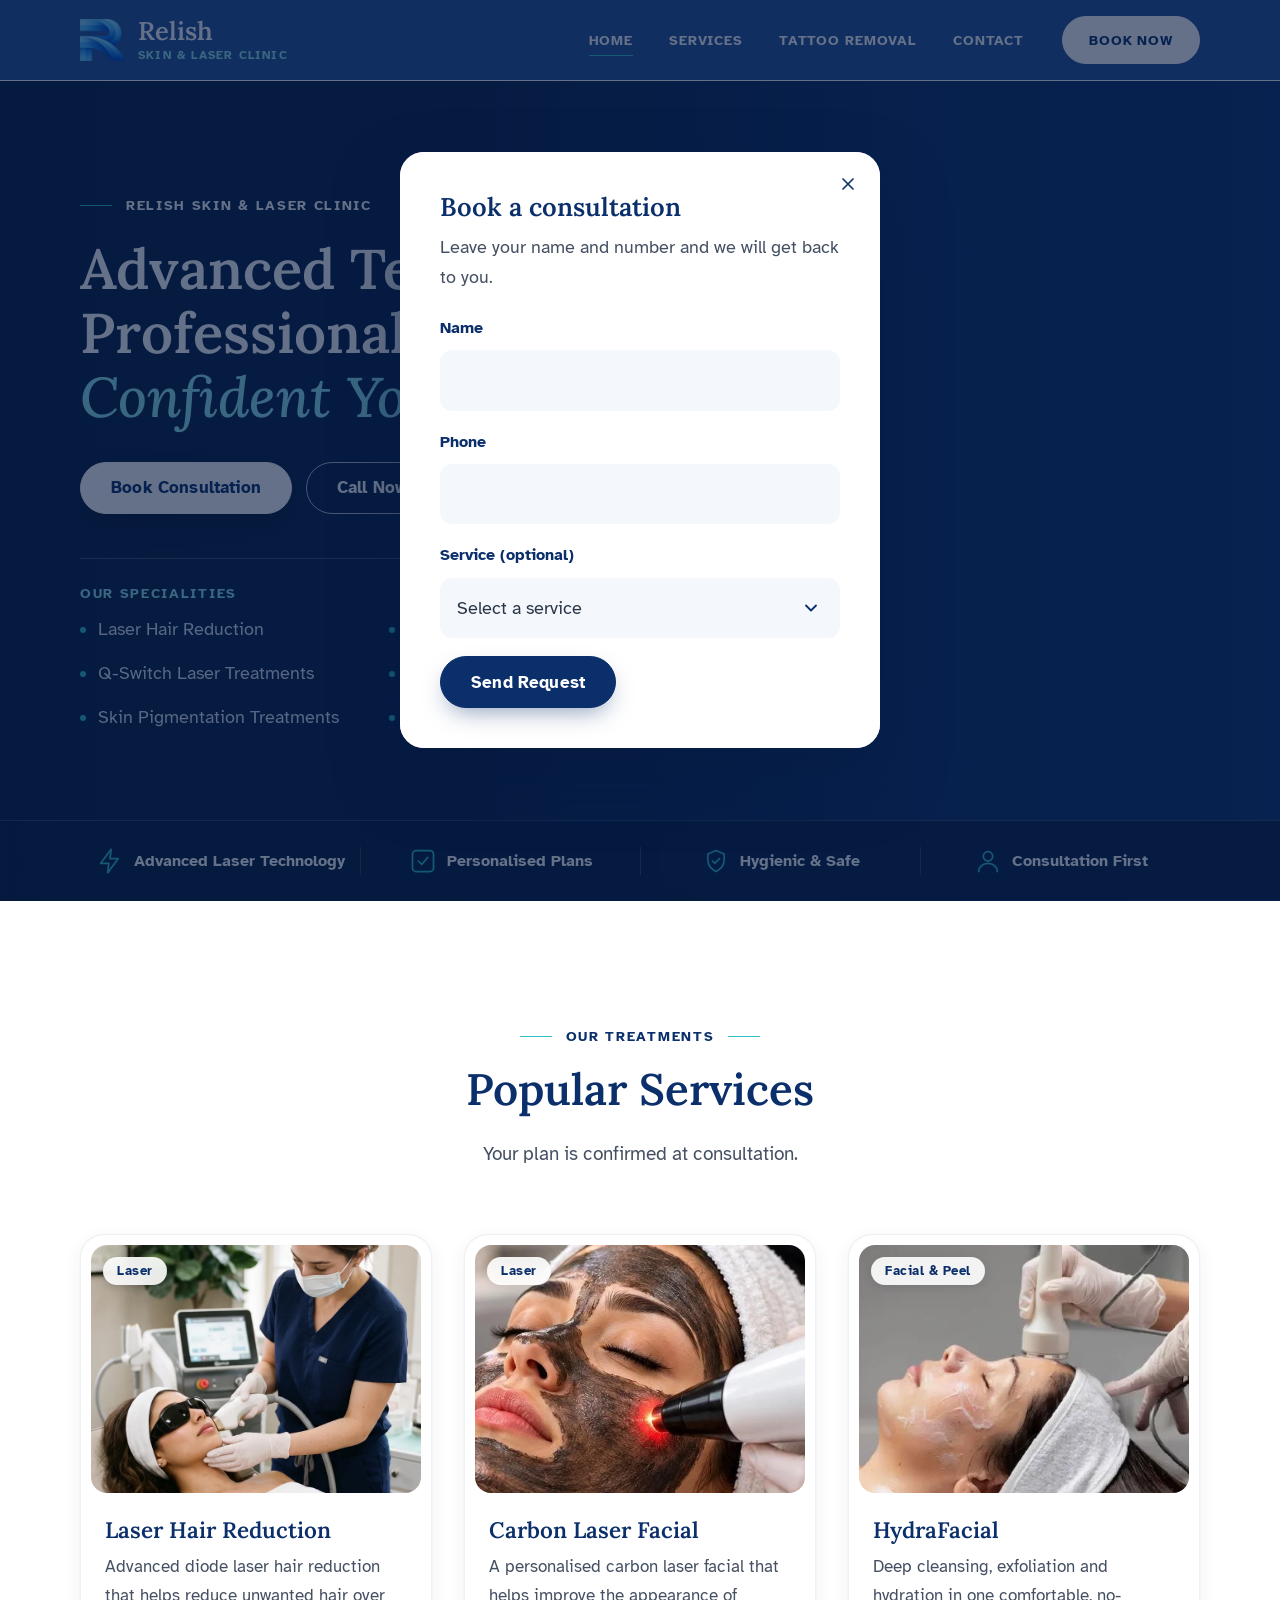
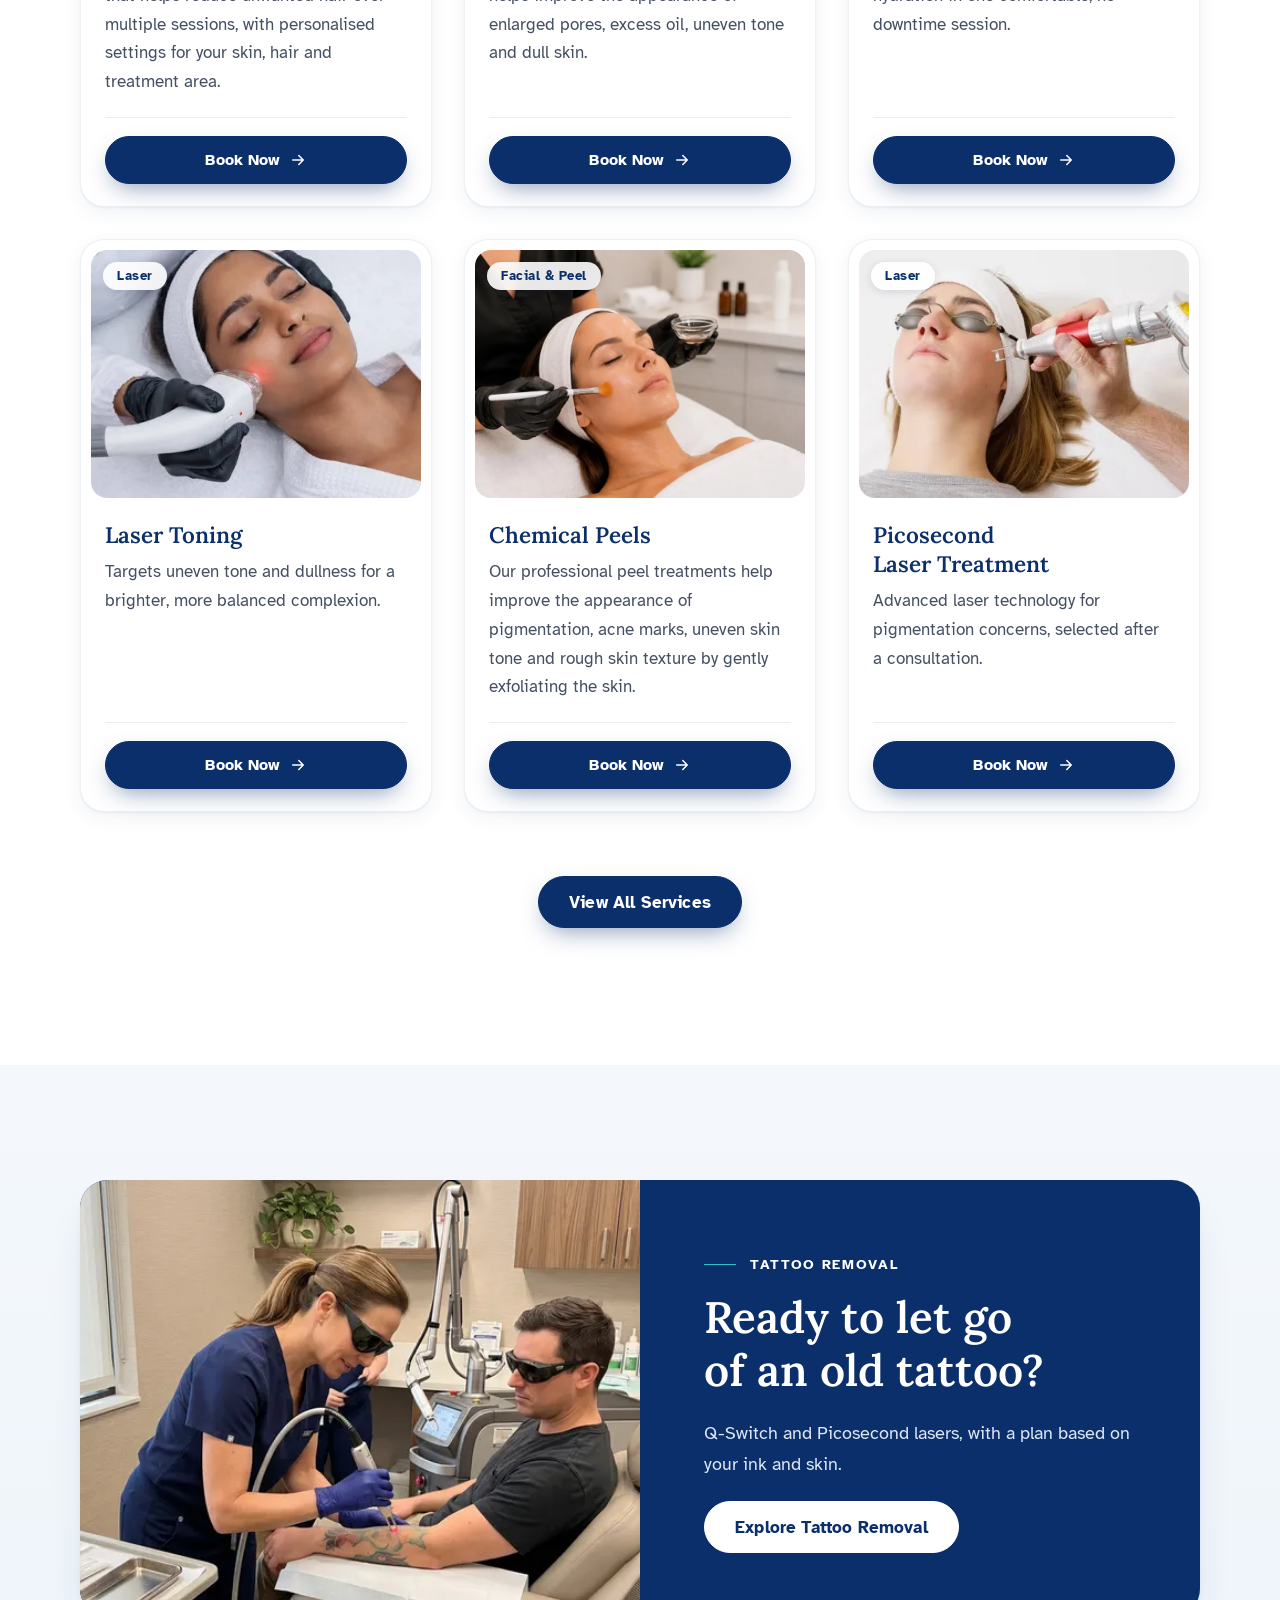
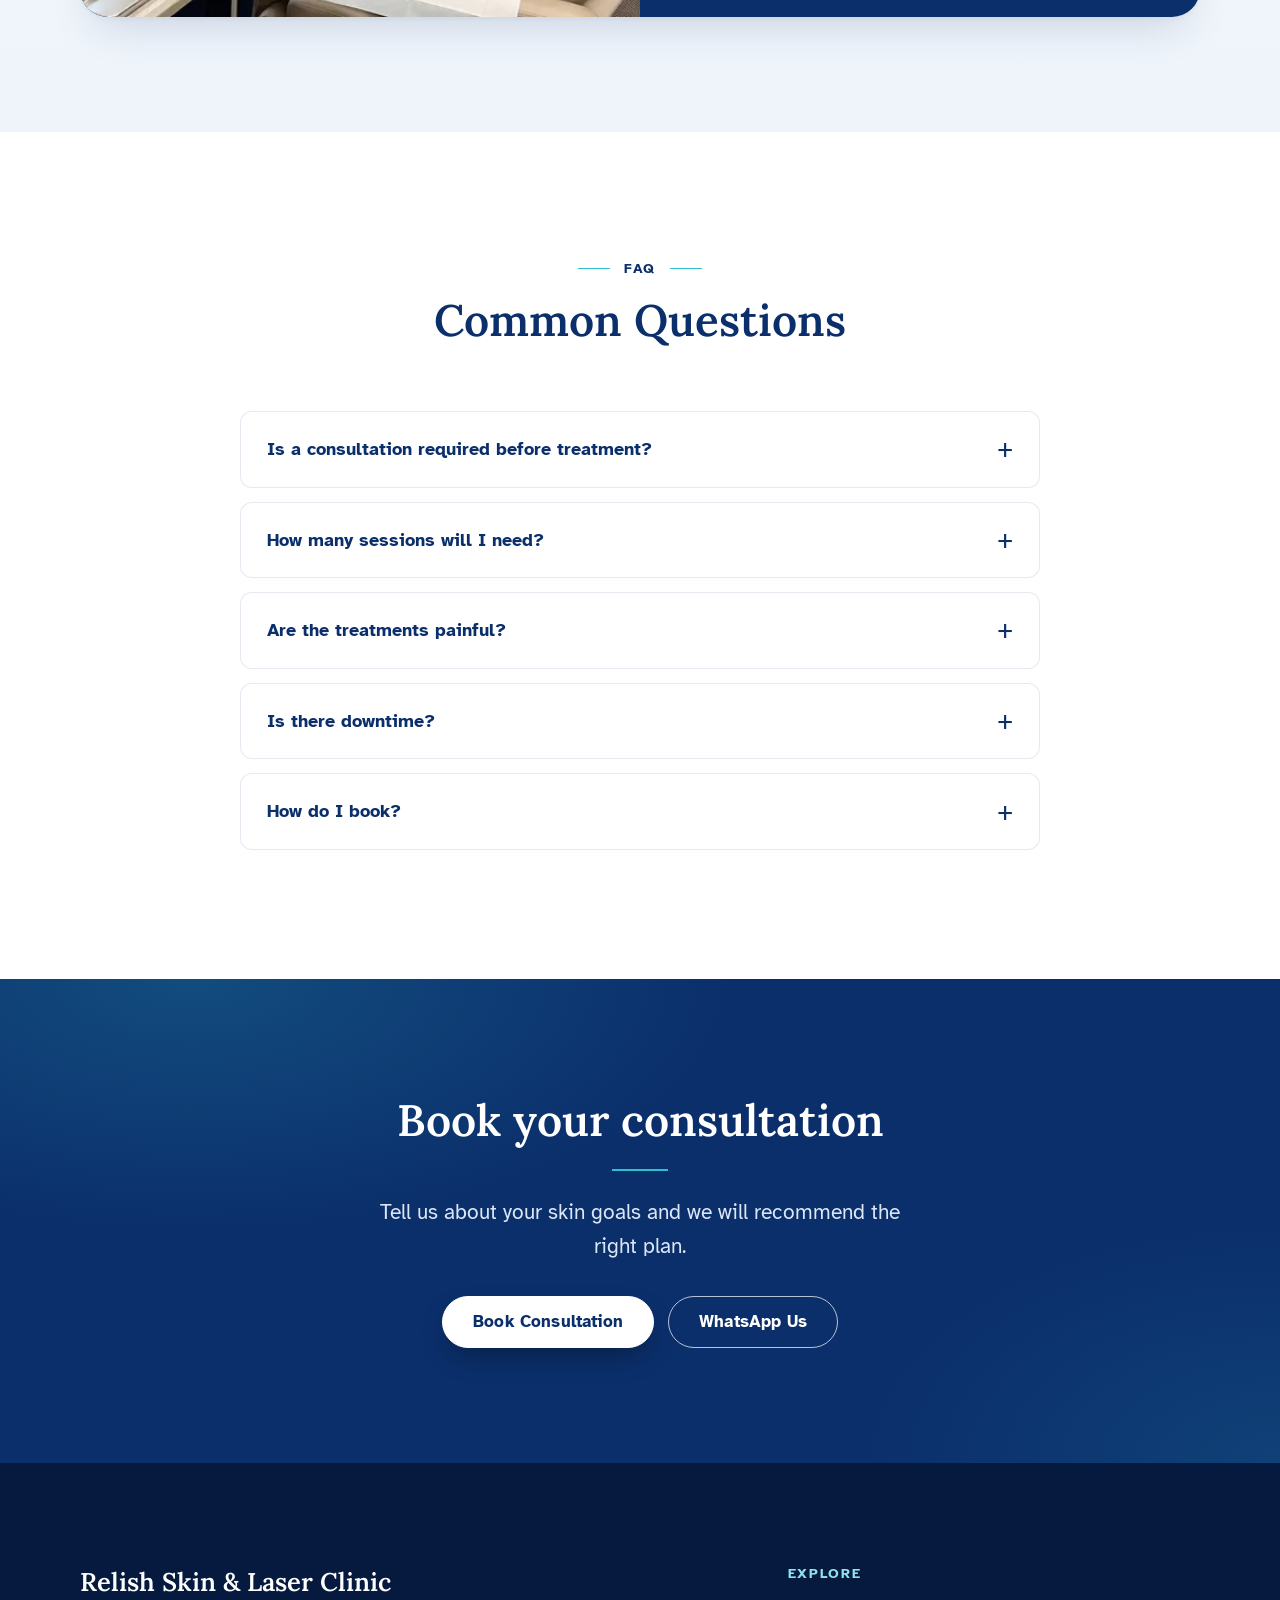
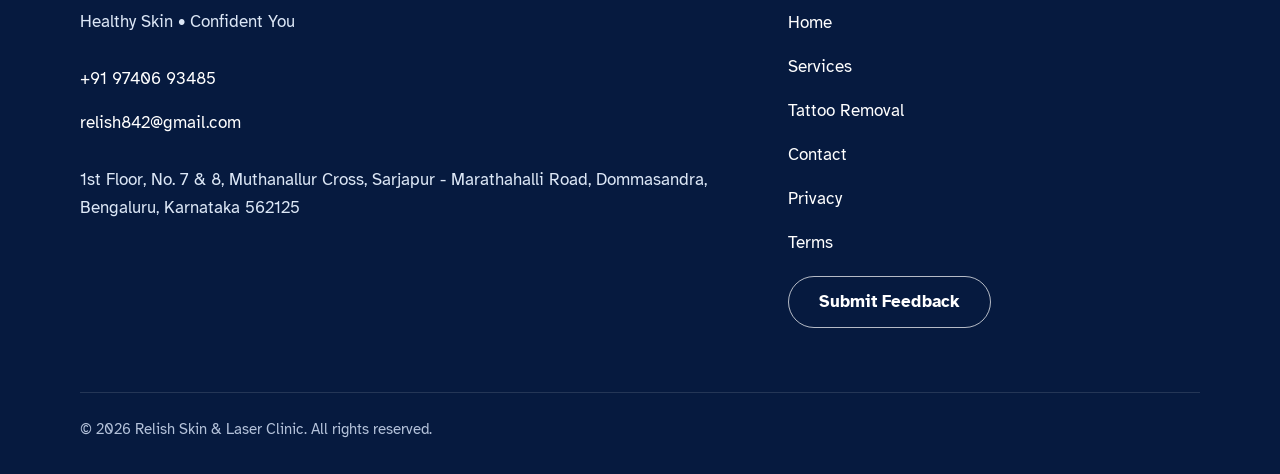
==== commit d972e848: "refactor: lazy-load feedback modal and optimize font preloading across pages" ====
--- a/index.html
+++ b/index.html
@@ -26,6 +26,8 @@
 <link rel="preload" as="image" media="(max-width:767px)" href="assets/img/hero-bg-m-720.webp" imagesrcset="assets/img/hero-bg-m-720.webp 720w, assets/img/hero-bg-m-1080.webp 1080w" imagesizes="100vw" fetchpriority="high">
 <link rel="preload" as="image" media="(min-width:768px)" href="assets/img/hero-bg-1600.webp" imagesrcset="assets/img/hero-bg-900.webp 900w, assets/img/hero-bg-1600.webp 1600w, assets/img/hero-bg-2400.webp 2400w" imagesizes="100vw" fetchpriority="high">
 <script>document.documentElement.classList.add("js")</script>
+<link rel="preload" as="font" type="font/woff2" crossorigin href="assets/fonts/lora-600.woff2">
+<link rel="preload" as="font" type="font/woff2" crossorigin href="assets/fonts/atkinson-400.woff2">
 <link rel="stylesheet" href="css/style.min.css">
 <script type="application/ld+json">
 {
--- a/css/style.min.css
+++ b/css/style.min.css
@@ -1 +1 @@
-@font-face{font-family:Lora Fallback;src:local("Georgia");size-adjust:91%}@font-face{font-family:Atkinson Fallback;src:local("Arial");size-adjust:98%}@font-face{font-family:Lora;src:url(../assets/fonts/lora-600.woff2) format("woff2");font-weight:600;font-style:normal;font-display:swap}@font-face{font-family:Lora;src:url(../assets/fonts/lora-500-italic.woff2) format("woff2");font-weight:500;font-style:italic;font-display:swap}@font-face{font-family:Atkinson Hyperlegible;src:url(../assets/fonts/atkinson-400.woff2) format("woff2");font-weight:400;font-style:normal;font-display:swap}@font-face{font-family:Atkinson Hyperlegible;src:url(../assets/fonts/atkinson-700.woff2) format("woff2");font-weight:700;font-style:normal;font-display:swap}@font-face{font-family:Rupee;src:url(../assets/fonts/rupee-700.woff2) format("woff2");font-weight:700;font-display:swap;unicode-range:U+20B9}:root{--navy-950:#061A3F;--navy-900:#0B2F6B;--navy-700:#1F4B94;--navy-950-rgb:6,26,63;--navy-900-rgb:11,47,107;--navy-700-rgb:31,75,148;--accent:#2FC0CD;--accent-light:#8FE3EC;--accent-rgb:47,192,205;--star:#DE9800;--star-rgb:222,152,0;--white:#fff;--mist:#F4F8FC;--mist-2:#EEF4FA;--text:#2A3547;--muted:#455063;--on-dark:#DCE7F6;--on-dark-muted:#B4C2DA;--ok:#14532D;--ok-bg:#E7F6EC;--err:#B42318;--err-bg:#FDECEA;--whatsapp:#1DA851;--navy:var(--navy-900);--navy-dark:#082250;--navy-deep:var(--navy-950);--font-head:"Lora","Lora Fallback",Georgia,"Times New Roman",serif;--font-body:"Atkinson Hyperlegible",Rupee,"Atkinson Fallback",system-ui,-apple-system,"Segoe UI",Roboto,Arial,sans-serif;--radius:20px;--radius-sm:12px;--shadow-sm:0 1px 2px rgba(var(--navy-900-rgb),.05),0 6px 20px rgba(var(--navy-900-rgb),.06);--shadow:0 2px 4px rgba(var(--navy-900-rgb),.04),0 22px 44px -16px rgba(var(--navy-900-rgb),.18);--container:1200px;--header-h:72px;--space-section:clamp(72px,9vw,128px);--ease:cubic-bezier(.2,.7,.2,1)}*,*:before,*:after{box-sizing:border-box}html{-webkit-text-size-adjust:100%;scroll-behavior:smooth;scroll-padding-top:var(--header-h)}body{margin:0;font-family:var(--font-body);font-size:1.125rem;line-height:1.7;color:var(--text);background:var(--white);overflow-wrap:anywhere;-webkit-font-smoothing:antialiased;text-rendering:optimizeLegibility}body.no-scroll{overflow:hidden}::selection{background:var(--accent);color:var(--navy-deep)}img,svg,video{max-width:100%;height:auto;display:block}h1,h2,h3,h4{font-family:var(--font-head);color:var(--navy);margin:0 0 .5em;font-weight:600;text-wrap:balance}h1{font-size:clamp(2.1rem,5.6vw,3.75rem);line-height:1.15}h2{font-size:clamp(1.85rem,4.2vw,2.75rem);line-height:1.2}h3{font-size:1.4rem;line-height:1.3}p{margin:0 0 1.2em;text-wrap:pretty}a{color:var(--navy)}:focus-visible{outline:3px solid var(--navy);outline-offset:3px;border-radius:4px}.site-header :focus-visible,.nav :focus-visible,.hero :focus-visible,.banner :focus-visible,.cta :focus-visible,.page-hero :focus-visible,.site-footer :focus-visible,.pr__head :focus-visible{outline-color:var(--white)}.container{width:100%;max-width:var(--container);margin-inline:auto;padding-inline:24px}.section{padding:var(--space-section) 0}.section--mist{background:linear-gradient(180deg,var(--mist) 0%,var(--mist-2) 100%)}.divider{width:56px;height:2px;background:var(--accent);border:0;margin:0 0 1.5rem}.skip-link{position:absolute;left:-9999px;top:8px;background:var(--navy);color:var(--white);padding:10px 16px;z-index:200;border-radius:8px}.skip-link:focus{left:8px}.sr-only{position:absolute;width:1px;height:1px;overflow:hidden;clip:rect(0 0 0 0);white-space:nowrap}.lead{font-size:1.3rem;line-height:1.65}.eyebrow{display:inline-flex;align-items:center;gap:14px;font:700 .875rem var(--font-body);letter-spacing:.12em;text-transform:uppercase;color:var(--navy);margin-bottom:1.1rem}.eyebrow:before{content:"";width:32px;height:1px;background:var(--accent)}.section-head--center .eyebrow:after{content:"";width:32px;height:1px;background:var(--accent)}.section-head{max-width:680px;margin-bottom:clamp(40px,5vw,72px)}.section-head p{color:var(--muted);font-size:1.2rem;margin:0}.section-head .divider{display:none}.section-head--center{margin-inline:auto;text-align:center}.btn{display:inline-flex;align-items:center;justify-content:center;gap:8px;min-height:52px;padding:13px 30px;border-radius:999px;border:1.5px solid var(--navy);font:700 1.0625rem var(--font-body);letter-spacing:.01em;text-decoration:none;cursor:pointer;transition:background .25s,color .25s,border-color .25s,transform .25s var(--ease),box-shadow .25s}.btn svg{flex:none;width:18px;height:18px;fill:none;stroke:currentColor;stroke-width:2;stroke-linecap:round;stroke-linejoin:round;transition:transform .25s var(--ease)}.btn:hover svg{transform:translate(3px)}.btn:hover{transform:translateY(-2px)}.btn--primary{background:var(--navy);color:var(--white);box-shadow:0 10px 24px -8px rgba(var(--navy-900-rgb),.5)}.btn--primary:hover{background:var(--navy-dark);box-shadow:0 14px 28px -8px rgba(var(--navy-900-rgb),.55)}.btn--outline{background:transparent;color:var(--navy);border-color:var(--navy)}.btn--outline:hover{background:var(--navy);color:var(--white)}.btn[disabled]{opacity:.6;cursor:not-allowed;transform:none}.nav .btn,.hero .btn--primary,.cta .btn--primary,.banner .btn{background:var(--white);color:var(--navy);border-color:var(--white)}.hero .btn--primary,.cta .btn--primary{box-shadow:0 12px 30px -10px #00000073}.nav .btn:hover,.hero .btn--primary:hover,.cta .btn--primary:hover,.banner .btn:hover{background:var(--accent);border-color:var(--accent);color:var(--navy-deep)}.hero .btn--outline,.cta .btn--outline{color:var(--white);border-color:#ffffffb3}.hero .btn--outline:hover,.cta .btn--outline:hover{background:var(--white);color:var(--navy);border-color:var(--white)}.site-header{position:sticky;top:0;z-index:100;isolation:isolate;color:var(--white);border-bottom:1px solid rgba(255,255,255,.05)}.site-header:before{content:"";position:absolute;inset:0;z-index:-1;background:rgba(var(--navy-700-rgb),.97);-webkit-backdrop-filter:blur(14px);backdrop-filter:blur(14px)}.site-header__inner{display:flex;align-items:center;justify-content:space-between;height:var(--header-h)}.logo{display:inline-flex;align-items:center;gap:12px;color:var(--white);text-decoration:none;min-height:44px}.logo img{width:46px;height:46px;object-fit:contain}.logo__text{font-family:var(--font-head);font-size:1.6rem;font-weight:600;line-height:1}.logo__text small{display:block;font:700 .75rem var(--font-body);letter-spacing:.1em;text-transform:uppercase;color:var(--accent-light);margin-top:5px}.nav-toggle{display:inline-flex;flex-direction:column;justify-content:center;gap:6px;width:44px;height:44px;padding:10px;background:none;border:0;cursor:pointer}.nav-toggle span{display:block;height:1.5px;background:var(--white);transition:transform .3s var(--ease),opacity .25s}.nav-toggle[aria-expanded=true] span:nth-child(1){transform:translateY(7.5px) rotate(45deg)}.nav-toggle[aria-expanded=true] span:nth-child(2){opacity:0}.nav-toggle[aria-expanded=true] span:nth-child(3){transform:translateY(-7.5px) rotate(-45deg)}.nav{position:fixed;inset:var(--header-h) 0 0 0;background:var(--navy-deep);padding:32px 24px;display:none;flex-direction:column;gap:2px;overflow-y:auto}.nav.is-open{display:flex}.nav a{color:var(--white);text-decoration:none;font:600 1.5rem var(--font-head);padding:14px 4px;min-height:56px;border-bottom:1px solid rgba(255,255,255,.1)}.nav a:hover,.nav a[aria-current=page]{color:var(--accent-light)}.nav .btn{margin-top:28px;font:700 1.0625rem var(--font-body);border-bottom:1.5px solid var(--white);box-shadow:none}.site-footer{background:var(--navy-deep);color:var(--on-dark);padding:clamp(64px,8vw,104px) 0 32px;font-size:1.0625rem}.site-footer h3{font:700 .875rem var(--font-body);letter-spacing:.12em;text-transform:uppercase;color:var(--accent-light);margin-bottom:1.2rem}.footer-grid>div:first-child h3{font:600 1.6rem var(--font-head);letter-spacing:0;text-transform:none;color:var(--white);margin-bottom:.6rem}.site-footer a{color:var(--white);text-decoration:none;transition:color .2s}.site-footer a:hover{color:var(--accent-light)}.footer-grid{display:grid;gap:48px;grid-template-columns:1fr}.footer-links{list-style:none;margin:0;padding:0}.footer-links li{margin:0}.footer-links a,.site-footer p a{display:inline-flex;align-items:center;min-height:44px}.footer-bottom{margin:clamp(40px,5vw,64px) 0 0;padding-top:24px;border-top:1px solid rgba(255,255,255,.12);font-size:.9375rem;color:var(--on-dark-muted)}.float-actions{position:fixed;right:16px;bottom:16px;z-index:90;display:flex;flex-direction:column;gap:12px}.float-actions a{display:grid;place-items:center;width:54px;height:54px;border-radius:50%;box-shadow:0 8px 22px #00000047;color:var(--white);transition:transform .25s var(--ease)}.float-actions a:active{transform:scale(.94)}.float-actions .wa{background:var(--whatsapp)}.float-actions .call{background:var(--navy);border:2px solid var(--accent)}.float-actions svg{width:26px;height:26px;fill:currentColor}.hero{position:relative;isolation:isolate;color:var(--white);background:var(--navy);min-height:max(700px,calc(100svh - var(--header-h)));display:flex;flex-direction:column;justify-content:flex-end}.hero__bg{position:absolute;inset:0;z-index:-2}.hero__bg img{width:100%;height:100%;object-fit:cover;object-position:50% 10%}.hero:before{content:"";position:absolute;inset:0;z-index:-1;background:linear-gradient(to top,rgba(var(--navy-950-rgb),.97),rgba(var(--navy-950-rgb),.9) 45%,rgba(var(--navy-950-rgb),.78) 72%,rgba(var(--navy-950-rgb),.5))}.hero__inner{width:100%;padding-block:56px 48px}.trust{background:rgba(var(--navy-950-rgb),.78);-webkit-backdrop-filter:blur(12px);backdrop-filter:blur(12px);border-top:1px solid rgba(255,255,255,.16);padding:22px 0}.trust__list{list-style:none;margin:0;padding:0;display:grid;grid-template-columns:1fr 1fr;gap:20px 12px}.trust__item{display:flex;flex-direction:column;align-items:center;text-align:center;gap:8px;font-size:.95rem;font-weight:700;color:var(--white);line-height:1.3}.trust__item svg{width:28px;height:28px;fill:none;stroke:var(--accent);stroke-width:1.5;stroke-linecap:round;stroke-linejoin:round}.hero h1{color:var(--white);font-size:clamp(1.85rem,5.2vw,3.5rem);line-height:1.15;max-width:none}.hero h1 span{display:block}.hero h1 em{display:block;font-style:italic;font-weight:500;color:var(--accent-light)}.hero .eyebrow{color:var(--white);margin-bottom:1.4rem}.hero__spec{margin-top:44px;padding-top:26px;border-top:1px solid rgba(255,255,255,.22);max-width:640px}.hero__spec-title{margin:0 0 6px;font:700 .875rem var(--font-body);letter-spacing:.12em;text-transform:uppercase;color:var(--accent-light)}.hero__spec-list{list-style:none;margin:0;padding:0;display:grid;grid-template-columns:1fr;column-gap:32px}.hero__spec-list a{display:flex;align-items:center;gap:12px;min-height:44px;color:var(--on-dark);text-decoration:none;font-size:1.125rem;transition:color .2s}.hero__spec-list a:before{content:"";flex:none;width:6px;height:6px;border-radius:50%;background:var(--accent)}.hero__spec-list a:hover,.hero__spec-list a:focus-visible{color:var(--white);text-decoration:underline;text-underline-offset:4px}.hero__actions{display:flex;flex-wrap:wrap;gap:14px;margin-top:32px}.cards{display:grid;gap:32px;grid-template-columns:1fr}.card{display:flex;flex-direction:column;padding:10px;background:var(--white);border:1px solid rgba(var(--navy-900-rgb),.07);border-radius:24px;box-shadow:var(--shadow-sm);transition:transform .45s var(--ease),box-shadow .45s var(--ease),border-color .45s var(--ease)}.card:hover,.card:focus-within{transform:translateY(-6px);box-shadow:var(--shadow);border-color:rgba(var(--accent-rgb),.55)}.card__media{position:relative;overflow:hidden;aspect-ratio:4/3;border-radius:16px;background:var(--mist)}.card__media img{width:100%;height:100%;object-fit:cover;transition:transform .8s var(--ease)}.card:hover .card__media img{transform:scale(1.05)}.card__tag{position:absolute;top:12px;left:12px;padding:6px 14px;border-radius:999px;background:#ffffffe6;-webkit-backdrop-filter:blur(8px);backdrop-filter:blur(8px);box-shadow:0 2px 8px rgba(var(--navy-950-rgb),.12);color:var(--navy);font:700 .8125rem var(--font-body);letter-spacing:.04em}.card__body{display:flex;flex-direction:column;flex:1;padding:22px 14px 12px}.card__body h3{margin-bottom:.4em}.card__body p{flex:1;margin-bottom:1.25rem;color:var(--muted);font-size:1.0625rem}.card__foot{display:flex;align-items:center;justify-content:space-between;flex-wrap:wrap;gap:12px;padding-top:18px;border-top:1px solid rgba(var(--navy-900-rgb),.08)}.card__foot .btn{padding:10px 20px;min-height:48px;font-size:1rem}.card__foot .price{display:none}.card__foot .btn{flex:1 1 100%;justify-content:center}.price{display:flex;flex-direction:column;line-height:1.15}.price__label{font-size:.8125rem;font-weight:700;letter-spacing:.06em;text-transform:uppercase;color:var(--muted)}.price__value{font-size:1.5rem;font-weight:700;color:var(--navy);font-variant-numeric:tabular-nums}.center{text-align:center;margin-top:clamp(40px,5vw,64px)}.media{border-radius:var(--radius);overflow:hidden;background:var(--mist)}.media img{width:100%;height:auto}.split{display:grid;gap:40px;align-items:center}.split>div:not(.media):not(.callout) p{color:var(--muted)}.banner{position:relative;border-radius:calc(var(--radius) + 8px);overflow:hidden;background:var(--navy);color:var(--white);display:grid;box-shadow:var(--shadow)}.banner__media{min-height:220px}.banner__media img{width:100%;height:100%;object-fit:cover;object-position:62% 50%;min-height:220px;aspect-ratio:2/1}.banner__body{padding:clamp(32px,5vw,72px)}.banner h2,.banner .eyebrow{color:var(--white)}.banner p{color:var(--on-dark)}.faq{max-width:800px;margin-inline:auto}.faq details{background:var(--white);border:1px solid rgba(var(--navy-900-rgb),.1);border-radius:var(--radius-sm);margin-bottom:14px;transition:box-shadow .3s,border-color .3s}.faq details[open]{box-shadow:var(--shadow-sm);border-color:rgba(var(--accent-rgb),.55)}.faq summary{cursor:pointer;list-style:none;padding:22px 60px 22px 26px;font-weight:700;font-size:1.125rem;color:var(--navy);position:relative;min-height:56px}.faq summary::-webkit-details-marker{display:none}.faq summary:after{content:"+";position:absolute;right:26px;top:50%;transform:translateY(-50%);font:500 1.7rem/1 var(--font-body);color:var(--navy);transition:transform .3s var(--ease)}.faq details[open] summary:after{content:"\2212"}.faq details p{padding:0 26px 24px;margin:0;color:var(--muted)}.cta{background:radial-gradient(900px 420px at 15% 0%,rgba(var(--accent-rgb),.2),transparent 60%),radial-gradient(700px 400px at 100% 100%,rgba(var(--accent-rgb),.12),transparent 60%),var(--navy);color:var(--white);text-align:center}.cta h2{color:var(--white)}.cta .divider{margin-inline:auto}.cta .lead{color:var(--on-dark);max-width:560px;margin-inline:auto}.page-hero{position:relative;color:var(--white);padding:clamp(56px,8vw,112px) 0 clamp(48px,6vw,88px);background:radial-gradient(700px 360px at 85% 0%,rgba(var(--accent-rgb),.22),transparent 65%),linear-gradient(135deg,var(--navy) 0%,var(--navy-deep) 100%)}.page-hero h1{color:var(--white);margin-bottom:.3em}.page-hero .divider{margin-bottom:1.4rem}.page-hero p{max-width:620px;font-size:1.3rem;margin:0;color:var(--on-dark)}.steps{list-style:none;margin:0;padding:0;display:grid;gap:24px;counter-reset:s}.steps li{counter-increment:s;background:var(--white);border-radius:var(--radius);box-shadow:var(--shadow-sm);border:1px solid rgba(var(--navy-900-rgb),.06);padding:30px 30px 30px 88px;position:relative;color:var(--muted)}.steps li:before{content:counter(s);position:absolute;left:28px;top:28px;width:44px;height:44px;border-radius:50%;background:var(--navy);color:var(--accent);display:grid;place-items:center;font:600 1.3rem var(--font-head)}.steps strong{display:block;color:var(--navy);font:600 1.3rem var(--font-head);margin-bottom:.2em}.tick{list-style:none;margin:0 0 1rem;padding:0}.tick li{padding:8px 0 8px 36px;position:relative}.tick li:before{content:"";position:absolute;left:4px;top:1.15em;width:18px;height:1.5px;background:var(--accent)}.callout{border-left:3px solid var(--accent);background:var(--white);padding:28px 30px;border-radius:0 var(--radius-sm) var(--radius-sm) 0;box-shadow:var(--shadow-sm);color:var(--muted)}.callout strong{color:var(--navy)}.contact-grid{display:grid;gap:48px}.contact-info{display:grid;gap:28px;align-content:start}.contact-info h3{margin-bottom:.15em;font:700 .875rem var(--font-body);letter-spacing:.1em;text-transform:uppercase;color:var(--muted)}.contact-info p{margin:0;font-size:1.2rem;color:var(--navy)}.contact-info p a{display:inline-flex;align-items:center;min-height:44px}.contact-media{border-radius:var(--radius);overflow:hidden;background:var(--mist)}.contact-media img{display:block;width:100%;height:auto}.form{background:var(--white);border-radius:calc(var(--radius) + 4px);box-shadow:var(--shadow);padding:clamp(28px,4vw,48px);border:1px solid rgba(var(--navy-900-rgb),.06)}.form h2{font-size:1.75rem;margin-bottom:1em}.field{margin-bottom:22px}.field label{display:block;font-weight:700;font-size:1rem;color:var(--navy);margin-bottom:8px}.field input,.field select,.field textarea{width:100%;min-height:54px;padding:14px 16px;font:inherit;font-size:1.125rem;color:var(--text);background-color:var(--mist);border:1.5px solid transparent;border-radius:var(--radius-sm);transition:border-color .2s,background .2s,box-shadow .2s}.field textarea{min-height:130px;resize:vertical}.field select{-webkit-appearance:none;appearance:none;padding-right:52px;background-image:url("data:image/svg+xml,%3Csvg xmlns='http://www.w3.org/2000/svg' viewBox='0 0 24 24' fill='none' stroke='%230B2F6B' stroke-width='2.2' stroke-linecap='round' stroke-linejoin='round'%3E%3Cpath d='M6 9l6 6 6-6'/%3E%3C/svg%3E");background-repeat:no-repeat;background-position:right 18px center;background-size:20px 20px;cursor:pointer}.field input:hover,.field select:hover,.field textarea:hover{border-color:rgba(var(--navy-900-rgb),.28)}.field input:focus,.field select:focus,.field textarea:focus{outline:none;background-color:var(--white);border-color:var(--accent);box-shadow:0 0 0 4px rgba(var(--accent-rgb),.2)}.field .error{display:none;color:var(--err);font-size:1rem;margin-top:6px}.field.invalid .error{display:block}.field.invalid input,.field.invalid select,.field.invalid textarea{border-color:var(--err);background-color:var(--white)}.hp{position:absolute;left:-9999px;width:1px;height:1px;overflow:hidden}.form-status{margin-top:16px;padding:14px 18px;border-radius:var(--radius-sm);display:none;font-weight:700}.form-status.ok{display:block;background:var(--ok-bg);color:var(--ok)}.form-status.err{display:block;background:var(--err-bg);color:var(--err)}.err-page{text-align:center;padding:clamp(72px,10vw,140px) 0}.err-page img{margin:0 auto 12px;width:64px;height:auto}.err-page .divider{margin-inline:auto}.err-page .big{font:600 clamp(5rem,22vw,9rem)/1 var(--font-head);color:var(--navy);margin:0}.cta .hero__actions,.err-page .hero__actions{justify-content:center}.prose{max-width:760px}.prose h2{font-size:1.6rem;margin-top:1.8em}.prose p{color:var(--muted)}.pr-grid{display:grid;gap:32px;grid-template-columns:1fr;align-items:start}.pr{background:var(--white);border-radius:var(--radius);box-shadow:var(--shadow-sm);overflow:hidden;border:1px solid rgba(var(--navy-900-rgb),.06)}.pr__head{background:linear-gradient(135deg,var(--navy) 0%,var(--navy-dark) 100%);color:var(--white);padding:30px 28px 26px;border-bottom:3px solid var(--accent)}.pr__head h3{color:var(--white);margin:0 0 6px;font-size:1.5rem}.pr__head p{margin:0;font-size:1.0625rem;color:var(--on-dark)}.pr__list{list-style:none;margin:0;padding:8px 0}.pr__list li+li{border-top:1px solid rgba(var(--navy-900-rgb),.07)}.pr__list a{display:grid;grid-template-columns:1fr auto auto;align-items:center;column-gap:14px;row-gap:6px;min-height:60px;padding:14px 28px;text-decoration:none;color:var(--text);transition:background .25s}.pr__list a:hover,.pr__list a:focus-visible{background:var(--mist)}.pr__text{display:contents}.pr__desc{grid-area:2/1/3/4;font-size:1rem;line-height:1.5;color:var(--muted)}.pr__name{grid-area:1/1;font-weight:700;font-size:1.1rem;color:var(--navy);line-height:1.35}.pr__price{grid-area:1/2;font-weight:700;font-size:1.0625rem;color:var(--navy);background:var(--mist);border-radius:999px;padding:5px 15px;white-space:nowrap;font-variant-numeric:tabular-nums;transition:background .25s,box-shadow .25s}.pr__price small{font-weight:400;font-size:.875rem;color:var(--muted);margin-right:3px}.pr__list a:hover .pr__price{background:var(--white);box-shadow:inset 0 0 0 1px var(--accent)}.pr__list svg{grid-area:1/3;width:18px;height:18px;fill:none;stroke:var(--accent);stroke-width:2;stroke-linecap:round;stroke-linejoin:round;transition:transform .25s var(--ease)}.pr__list a:hover svg{transform:translate(4px)}.pr-note{display:flex;gap:12px;align-items:flex-start;justify-content:center;max-width:720px;margin:clamp(32px,4vw,56px) auto 0;font-size:1.0625rem;color:var(--muted)}.pr-note svg{flex:none;width:20px;height:20px;margin-top:2px;fill:none;stroke:var(--navy);stroke-width:1.8;stroke-linecap:round}.js .reveal{opacity:0;transition:opacity .7s var(--ease);transition-delay:var(--d,0s)}.js .reveal.in{opacity:1}#reviews:not([hidden])+#faq{background:linear-gradient(180deg,var(--mist) 0%,var(--mist-2) 100%)}.reviews__viewport{overflow-x:auto;scroll-snap-type:x mandatory;scroll-padding-inline:4px;scrollbar-width:none;padding:8px 4px 28px;margin-inline:-4px}.reviews__viewport::-webkit-scrollbar{display:none}.reviews__track{display:flex;gap:24px;list-style:none;margin:0;padding:0}.reviews--few .reviews__track{justify-content:center}.review{flex:0 0 100%;scroll-snap-align:start;display:flex;flex-direction:column;gap:16px;background:var(--white);border:1px solid rgba(var(--navy-900-rgb),.06);border-radius:var(--radius);box-shadow:var(--shadow-sm);padding:clamp(24px,3vw,32px)}.review__stars{display:flex;gap:4px}.review__stars svg{width:22px;height:22px;fill:rgba(var(--star-rgb),.22)}.review__stars .on{fill:var(--star)}.review__text{flex:1;margin:0}.review__text p{margin:0;font-size:1.125rem;color:var(--text)}.review__name{margin:0;font-weight:700;color:var(--navy)}.review__source{font-weight:400;color:var(--muted)}.reviews__controls{display:flex;flex-wrap:wrap;align-items:center;justify-content:center;gap:4px 12px}.reviews__btn{flex:none;width:48px;height:48px;display:grid;place-items:center;border:1.5px solid var(--navy);border-radius:50%;background:var(--white);color:var(--navy);cursor:pointer;transition:background .2s,color .2s}.reviews__btn:hover{background:var(--navy);color:var(--white)}.reviews__btn svg{width:20px;height:20px;fill:none;stroke:currentColor;stroke-width:2;stroke-linecap:round;stroke-linejoin:round}.reviews__dots{display:flex;flex-wrap:wrap;justify-content:center;order:3;flex-basis:100%}.reviews__dot{position:relative;flex:none;width:32px;height:44px;border:0;background:none;cursor:pointer}.reviews__dot:before{content:"";position:absolute;inset:0;margin:auto;width:10px;height:10px;border-radius:50%;background:rgba(var(--navy-900-rgb),.25);transition:background .2s,transform .2s}.reviews__dot[aria-current=true]:before{background:var(--navy);transform:scale(1.3)}.modal{border:0;padding:0;margin:auto;width:min(480px,calc(100% - 32px));max-height:calc(100dvh - 32px);overflow:auto;border-radius:calc(var(--radius) + 4px);background:var(--white);color:var(--text);box-shadow:0 30px 80px -20px rgba(var(--navy-950-rgb),.55)}.modal:focus{outline:0}.modal::backdrop{background:rgba(var(--navy-950-rgb),.62)}.modal[open]{animation:modal-in .22s ease-out}@keyframes modal-in{0%{opacity:0}to{opacity:1}}.modal .form{box-shadow:none;border:0;border-radius:0;padding:clamp(28px,5vw,40px)}.modal .form h2{font-size:1.6rem;margin-bottom:.35em}.modal__lead{margin:0 0 22px;color:var(--muted)}.modal .field{margin-bottom:18px}.modal__close{position:absolute;top:10px;right:10px;width:44px;height:44px;display:grid;place-items:center;border:0;border-radius:50%;background:transparent;color:var(--navy);cursor:pointer;transition:background .2s}.modal__close:hover,.modal__close:focus-visible{background:var(--mist)}.modal__close svg{width:20px;height:20px;fill:none;stroke:currentColor;stroke-width:2;stroke-linecap:round}@media(max-width:767.98px){.hero__text{display:flex;flex-direction:column}.hero .eyebrow{align-self:flex-start}.hero__spec{order:1;margin-top:30px}.hero__spec-list{display:flex;flex-wrap:wrap;gap:10px;margin-top:14px}.hero__spec-list a{padding:0 16px;border:1px solid rgba(255,255,255,.3);border-radius:999px;font-size:1rem;white-space:nowrap;background:rgba(var(--navy-950-rgb),.35)}.hero__spec-list a:before{display:none}.hero__actions{order:2;margin-top:28px}.hero__actions .btn{flex:1 1 auto;padding-inline:20px;white-space:nowrap}}@media(min-width:520px)and (max-width:767.98px){.hero__spec-list{max-width:560px}}@media(min-width:768px){.hero__spec-list{grid-template-columns:1fr 1fr}}@media(min-width:768px){.review{flex-basis:calc((100% - 24px)/2)}.reviews__dots{order:0;flex-basis:auto}.container{padding-inline:32px}.footer-grid{grid-template-columns:1.6fr 1fr}.split{grid-template-columns:1fr 1fr;gap:72px}.cards,.banner{grid-template-columns:1fr 1fr}.contact-grid{grid-template-columns:1fr 1.2fr;gap:72px}.steps{grid-template-columns:1fr 1fr}.hero{min-height:max(680px,calc(100svh - var(--header-h)))}.trust{padding:26px 0}.trust__list{grid-template-columns:repeat(4,1fr);gap:0}.trust__item{flex-direction:row;justify-content:center;gap:10px;padding-inline:4px;font-size:1rem}.trust__item svg{width:28px;height:28px}.trust__item+.trust__item{border-left:1px solid rgba(255,255,255,.18)}.hero:before{background:linear-gradient(90deg,rgba(var(--navy-950-rgb),.96),rgba(var(--navy-950-rgb),.8) 38%,rgba(var(--navy-950-rgb),.2) 70%,rgba(var(--navy-950-rgb),0))}.hero__inner{padding-block:96px 72px;flex:1;display:flex;align-items:center}.hero__text{max-width:880px}.hero__bg img{object-position:70% 35%}}@media(min-width:1024px){.review{flex-basis:calc((100% - 48px)/3)}:root{--header-h:80px}.container{padding-inline:40px}.cards,.pr-grid{grid-template-columns:repeat(3,1fr)}.nav-toggle{display:none}.nav{position:static;display:flex;flex-direction:row;align-items:center;gap:8px;padding:0;background:none;overflow:visible}.nav a{position:relative;border:0;padding:10px 14px;min-height:44px;display:inline-flex;align-items:center;font:700 .9rem var(--font-body);letter-spacing:.06em;text-transform:uppercase}.nav a:not(.btn):after{content:"";position:absolute;left:14px;right:14px;bottom:6px;height:1.5px;background:var(--accent);transform:scaleX(0);transform-origin:left;transition:transform .35s var(--ease)}.nav a:not(.btn):hover:after,.nav a[aria-current=page]:after{transform:scaleX(1)}.nav a:hover,.nav a[aria-current=page]{color:var(--white)}.nav .btn{margin:0 0 0 16px;padding:11px 26px;border:1.5px solid var(--white);min-height:48px;font-size:.9rem}.float-actions{display:none}}@media(prefers-reduced-motion:reduce){*{transition:none!important;animation:none!important;scroll-behavior:auto!important}.js .reveal{opacity:1}}
+@font-face{font-family:Lora Fallback;src:local("Georgia");size-adjust:91%}@font-face{font-family:Atkinson Fallback;src:local("Arial");size-adjust:98%}@font-face{font-family:Lora;src:url(../assets/fonts/lora-600.woff2) format("woff2");font-weight:600;font-style:normal;font-display:swap}@font-face{font-family:Lora;src:url(../assets/fonts/lora-500-italic.woff2) format("woff2");font-weight:500;font-style:italic;font-display:swap}@font-face{font-family:Atkinson Hyperlegible;src:url(../assets/fonts/atkinson-400.woff2) format("woff2");font-weight:400;font-style:normal;font-display:swap}@font-face{font-family:Atkinson Hyperlegible;src:url(../assets/fonts/atkinson-700.woff2) format("woff2");font-weight:700;font-style:normal;font-display:swap}@font-face{font-family:Rupee;src:url(../assets/fonts/rupee-700.woff2) format("woff2");font-weight:700;font-display:swap;unicode-range:U+20B9}:root{--navy-950:#061A3F;--navy-900:#0B2F6B;--navy-700:#1F4B94;--navy-950-rgb:6,26,63;--navy-900-rgb:11,47,107;--navy-700-rgb:31,75,148;--accent:#2FC0CD;--accent-light:#8FE3EC;--accent-rgb:47,192,205;--star:#DE9800;--star-rgb:222,152,0;--white:#fff;--mist:#F4F8FC;--mist-2:#EEF4FA;--text:#2A3547;--muted:#455063;--on-dark:#DCE7F6;--on-dark-muted:#B4C2DA;--ok:#14532D;--ok-bg:#E7F6EC;--err:#B42318;--err-bg:#FDECEA;--whatsapp:#1DA851;--navy:var(--navy-900);--navy-dark:#082250;--navy-deep:var(--navy-950);--font-head:"Lora","Lora Fallback",Georgia,"Times New Roman",serif;--font-body:"Atkinson Hyperlegible",Rupee,"Atkinson Fallback",system-ui,-apple-system,"Segoe UI",Roboto,Arial,sans-serif;--radius:20px;--radius-sm:12px;--shadow-sm:0 1px 2px rgba(var(--navy-900-rgb),.05),0 6px 20px rgba(var(--navy-900-rgb),.06);--shadow:0 2px 4px rgba(var(--navy-900-rgb),.04),0 22px 44px -16px rgba(var(--navy-900-rgb),.18);--container:1200px;--header-h:72px;--space-section:clamp(72px,9vw,128px);--ease:cubic-bezier(.2,.7,.2,1)}*,*:before,*:after{box-sizing:border-box}html{-webkit-text-size-adjust:100%;scroll-behavior:smooth;scroll-padding-top:var(--header-h)}body{margin:0;font-family:var(--font-body);font-size:1.125rem;line-height:1.7;color:var(--text);background:var(--white);overflow-wrap:anywhere;-webkit-font-smoothing:antialiased;text-rendering:optimizeLegibility}body.no-scroll{overflow:hidden}::selection{background:var(--accent);color:var(--navy-deep)}img,svg,video{max-width:100%;height:auto;display:block}h1,h2,h3,h4{font-family:var(--font-head);color:var(--navy);margin:0 0 .5em;font-weight:600;text-wrap:balance}h1{font-size:clamp(2.1rem,5.6vw,3.75rem);line-height:1.15}h2{font-size:clamp(1.85rem,4.2vw,2.75rem);line-height:1.2}h3{font-size:1.4rem;line-height:1.3}p{margin:0 0 1.2em;text-wrap:pretty}a{color:var(--navy)}:focus-visible{outline:3px solid var(--navy);outline-offset:3px;border-radius:4px}.site-header :focus-visible,.nav :focus-visible,.hero :focus-visible,.banner :focus-visible,.cta :focus-visible,.page-hero :focus-visible,.site-footer :focus-visible,.pr__head :focus-visible{outline-color:var(--white)}.container{width:100%;max-width:var(--container);margin-inline:auto;padding-inline:24px}.section{padding:var(--space-section) 0}.section--mist{background:linear-gradient(180deg,var(--mist) 0%,var(--mist-2) 100%)}.divider{width:56px;height:2px;background:var(--accent);border:0;margin:0 0 1.5rem}.skip-link{position:absolute;left:-9999px;top:8px;background:var(--navy);color:var(--white);padding:10px 16px;z-index:200;border-radius:8px}.skip-link:focus{left:8px}.sr-only{position:absolute;width:1px;height:1px;overflow:hidden;clip:rect(0 0 0 0);white-space:nowrap}.lead{font-size:1.3rem;line-height:1.65}.eyebrow{display:inline-flex;align-items:center;gap:14px;font:700 .875rem var(--font-body);letter-spacing:.12em;text-transform:uppercase;color:var(--navy);margin-bottom:1.1rem}.eyebrow:before{content:"";width:32px;height:1px;background:var(--accent)}.section-head--center .eyebrow:after{content:"";width:32px;height:1px;background:var(--accent)}.section-head{max-width:680px;margin-bottom:clamp(40px,5vw,72px)}.section-head p{color:var(--muted);font-size:1.2rem;margin:0}.section-head .divider{display:none}.section-head--center{margin-inline:auto;text-align:center}.btn{display:inline-flex;align-items:center;justify-content:center;gap:8px;min-height:52px;padding:13px 30px;border-radius:999px;border:1.5px solid var(--navy);font:700 1.0625rem var(--font-body);letter-spacing:.01em;text-decoration:none;cursor:pointer;transition:background .25s,color .25s,border-color .25s,transform .25s var(--ease),box-shadow .25s}.btn svg{flex:none;width:18px;height:18px;fill:none;stroke:currentColor;stroke-width:2;stroke-linecap:round;stroke-linejoin:round;transition:transform .25s var(--ease)}.btn:hover svg{transform:translate(3px)}.btn:hover{transform:translateY(-2px)}.btn--primary{background:var(--navy);color:var(--white);box-shadow:0 10px 24px -8px rgba(var(--navy-900-rgb),.5)}.btn--primary:hover{background:var(--navy-dark);box-shadow:0 14px 28px -8px rgba(var(--navy-900-rgb),.55)}.btn--outline{background:transparent;color:var(--navy);border-color:var(--navy)}.btn--outline:hover{background:var(--navy);color:var(--white)}.btn[disabled]{opacity:.6;cursor:not-allowed;transform:none}.nav .btn,.hero .btn--primary,.cta .btn--primary,.banner .btn{background:var(--white);color:var(--navy);border-color:var(--white)}.hero .btn--primary,.cta .btn--primary{box-shadow:0 12px 30px -10px #00000073}.nav .btn:hover,.hero .btn--primary:hover,.cta .btn--primary:hover,.banner .btn:hover{background:var(--accent);border-color:var(--accent);color:var(--navy-deep)}.hero .btn--outline,.cta .btn--outline{color:var(--white);border-color:#ffffffb3}.hero .btn--outline:hover,.cta .btn--outline:hover{background:var(--white);color:var(--navy);border-color:var(--white)}.site-header{position:sticky;top:0;z-index:100;isolation:isolate;color:var(--white);border-bottom:1px solid rgba(255,255,255,.05)}.site-header:before{content:"";position:absolute;inset:0;z-index:-1;background:rgba(var(--navy-700-rgb),.97);-webkit-backdrop-filter:blur(14px);backdrop-filter:blur(14px)}.site-header__inner{display:flex;align-items:center;justify-content:space-between;height:var(--header-h)}.logo{display:inline-flex;align-items:center;gap:12px;color:var(--white);text-decoration:none;min-height:44px}.logo img{width:46px;height:46px;object-fit:contain}.logo__text{font-family:var(--font-head);font-size:1.6rem;font-weight:600;line-height:1}.logo__text small{display:block;font:700 .75rem var(--font-body);letter-spacing:.1em;text-transform:uppercase;color:var(--accent-light);margin-top:5px}.nav-toggle{display:inline-flex;flex-direction:column;justify-content:center;gap:6px;width:44px;height:44px;padding:10px;background:none;border:0;cursor:pointer}.nav-toggle span{display:block;height:1.5px;background:var(--white);transition:transform .3s var(--ease),opacity .25s}.nav-toggle[aria-expanded=true] span:nth-child(1){transform:translateY(7.5px) rotate(45deg)}.nav-toggle[aria-expanded=true] span:nth-child(2){opacity:0}.nav-toggle[aria-expanded=true] span:nth-child(3){transform:translateY(-7.5px) rotate(-45deg)}.nav{position:fixed;inset:var(--header-h) 0 0 0;background:var(--navy-deep);padding:32px 24px;display:none;flex-direction:column;gap:2px;overflow-y:auto}.nav.is-open{display:flex}.nav a{color:var(--white);text-decoration:none;font:600 1.5rem var(--font-head);padding:14px 4px;min-height:56px;border-bottom:1px solid rgba(255,255,255,.1)}.nav a:hover,.nav a[aria-current=page]{color:var(--accent-light)}.nav .btn{margin-top:28px;font:700 1.0625rem var(--font-body);border-bottom:1.5px solid var(--white);box-shadow:none}.site-footer{background:var(--navy-deep);color:var(--on-dark);padding:clamp(64px,8vw,104px) 0 32px;font-size:1.0625rem}.site-footer h3{font:700 .875rem var(--font-body);letter-spacing:.12em;text-transform:uppercase;color:var(--accent-light);margin-bottom:1.2rem}.footer-grid>div:first-child h3{font:600 1.6rem var(--font-head);letter-spacing:0;text-transform:none;color:var(--white);margin-bottom:.6rem}.site-footer a{color:var(--white);text-decoration:none;transition:color .2s}.site-footer a:hover{color:var(--accent-light)}.footer-grid{display:grid;gap:48px;grid-template-columns:1fr}.footer-links{list-style:none;margin:0;padding:0}.footer-links li{margin:0}.footer-links a,.site-footer p a{display:inline-flex;align-items:center;min-height:44px}.footer-bottom{margin:clamp(40px,5vw,64px) 0 0;padding-top:24px;border-top:1px solid rgba(255,255,255,.12);font-size:.9375rem;color:var(--on-dark-muted)}.float-actions{position:fixed;right:16px;bottom:16px;z-index:90;display:flex;flex-direction:column;gap:12px}.float-actions a{display:grid;place-items:center;width:54px;height:54px;border-radius:50%;box-shadow:0 8px 22px #00000047;color:var(--white);transition:transform .25s var(--ease)}.float-actions a:active{transform:scale(.94)}.float-actions .wa{background:var(--whatsapp)}.float-actions .call{background:var(--navy);border:2px solid var(--accent)}.float-actions svg{width:26px;height:26px;fill:currentColor}.hero{position:relative;isolation:isolate;color:var(--white);background:var(--navy);min-height:max(700px,calc(100svh - var(--header-h)));display:flex;flex-direction:column;justify-content:flex-end}.hero__bg{position:absolute;inset:0;z-index:-2}.hero__bg img{width:100%;height:100%;object-fit:cover;object-position:50% 10%}.hero:before{content:"";position:absolute;inset:0;z-index:-1;background:linear-gradient(to top,rgba(var(--navy-950-rgb),.97),rgba(var(--navy-950-rgb),.9) 45%,rgba(var(--navy-950-rgb),.78) 72%,rgba(var(--navy-950-rgb),.5))}.hero__inner{width:100%;padding-block:56px 48px}.trust{background:rgba(var(--navy-950-rgb),.78);-webkit-backdrop-filter:blur(12px);backdrop-filter:blur(12px);border-top:1px solid rgba(255,255,255,.16);padding:22px 0}.trust__list{list-style:none;margin:0;padding:0;display:grid;grid-template-columns:1fr 1fr;gap:20px 12px}.trust__item{display:flex;flex-direction:column;align-items:center;text-align:center;gap:8px;font-size:.95rem;font-weight:700;color:var(--white);line-height:1.3}.trust__item svg{width:28px;height:28px;fill:none;stroke:var(--accent);stroke-width:1.5;stroke-linecap:round;stroke-linejoin:round}.hero h1{color:var(--white);font-size:clamp(1.85rem,5.2vw,3.5rem);line-height:1.15;max-width:none}.hero h1 span{display:block}.hero h1 em{display:block;font-style:italic;font-weight:500;color:var(--accent-light)}.hero .eyebrow{color:var(--white);margin-bottom:1.4rem}.hero__spec{margin-top:44px;padding-top:26px;border-top:1px solid rgba(255,255,255,.22);max-width:640px}.hero__spec-title{margin:0 0 6px;font:700 .875rem var(--font-body);letter-spacing:.12em;text-transform:uppercase;color:var(--accent-light)}.hero__spec-list{list-style:none;margin:0;padding:0;display:grid;grid-template-columns:1fr;column-gap:32px}.hero__spec-list a{display:flex;align-items:center;gap:12px;min-height:44px;color:var(--on-dark);text-decoration:none;font-size:1.125rem;transition:color .2s}.hero__spec-list a:before{content:"";flex:none;width:6px;height:6px;border-radius:50%;background:var(--accent)}.hero__spec-list a:hover,.hero__spec-list a:focus-visible{color:var(--white);text-decoration:underline;text-underline-offset:4px}.hero__actions{display:flex;flex-wrap:wrap;gap:14px;margin-top:32px}.cards{display:grid;gap:32px;grid-template-columns:1fr}.card{display:flex;flex-direction:column;padding:10px;background:var(--white);border:1px solid rgba(var(--navy-900-rgb),.07);border-radius:24px;box-shadow:var(--shadow-sm);transition:transform .45s var(--ease),box-shadow .45s var(--ease),border-color .45s var(--ease)}.card:hover,.card:focus-within{transform:translateY(-6px);box-shadow:var(--shadow);border-color:rgba(var(--accent-rgb),.55)}.card__media{position:relative;overflow:hidden;aspect-ratio:4/3;border-radius:16px;background:var(--mist)}.card__media img{width:100%;height:100%;object-fit:cover;transition:transform .8s var(--ease)}.card:hover .card__media img{transform:scale(1.05)}.card__tag{position:absolute;top:12px;left:12px;padding:6px 14px;border-radius:999px;background:#ffffffe6;-webkit-backdrop-filter:blur(8px);backdrop-filter:blur(8px);box-shadow:0 2px 8px rgba(var(--navy-950-rgb),.12);color:var(--navy);font:700 .8125rem var(--font-body);letter-spacing:.04em}.card__body{display:flex;flex-direction:column;flex:1;padding:22px 14px 12px}.card__body h3{margin-bottom:.4em}.card__body p{flex:1;margin-bottom:1.25rem;color:var(--muted);font-size:1.0625rem}.card__foot{display:flex;align-items:center;justify-content:space-between;flex-wrap:wrap;gap:12px;padding-top:18px;border-top:1px solid rgba(var(--navy-900-rgb),.08)}.card__foot .btn{padding:10px 20px;min-height:48px;font-size:1rem}.card__foot .price{display:none}.card__foot .btn{flex:1 1 100%;justify-content:center}.price{display:flex;flex-direction:column;line-height:1.15}.price__label{font-size:.8125rem;font-weight:700;letter-spacing:.06em;text-transform:uppercase;color:var(--muted)}.price__value{font-size:1.5rem;font-weight:700;color:var(--navy);font-variant-numeric:tabular-nums}.center{text-align:center;margin-top:clamp(40px,5vw,64px)}.media{border-radius:var(--radius);overflow:hidden;background:var(--mist)}.media img{width:100%;height:auto}.split{display:grid;gap:40px;align-items:center}.split>div:not(.media):not(.callout) p{color:var(--muted)}.banner{position:relative;border-radius:calc(var(--radius) + 8px);overflow:hidden;background:var(--navy);color:var(--white);display:grid;box-shadow:var(--shadow)}.banner__media{min-height:220px}.banner__media img{width:100%;height:100%;object-fit:cover;object-position:62% 50%;min-height:220px;aspect-ratio:2/1}.banner__body{padding:clamp(32px,5vw,72px)}.banner h2,.banner .eyebrow{color:var(--white)}.banner p{color:var(--on-dark)}.faq{max-width:800px;margin-inline:auto}.faq details{background:var(--white);border:1px solid rgba(var(--navy-900-rgb),.1);border-radius:var(--radius-sm);margin-bottom:14px;transition:box-shadow .3s,border-color .3s}.faq details[open]{box-shadow:var(--shadow-sm);border-color:rgba(var(--accent-rgb),.55)}.faq summary{cursor:pointer;list-style:none;padding:22px 60px 22px 26px;font-weight:700;font-size:1.125rem;color:var(--navy);position:relative;min-height:56px}.faq summary::-webkit-details-marker{display:none}.faq summary:after{content:"+";position:absolute;right:26px;top:50%;transform:translateY(-50%);font:500 1.7rem/1 var(--font-body);color:var(--navy);transition:transform .3s var(--ease)}.faq details[open] summary:after{content:"\2212"}.faq details p{padding:0 26px 24px;margin:0;color:var(--muted)}.cta{background:radial-gradient(900px 420px at 15% 0%,rgba(var(--accent-rgb),.2),transparent 60%),radial-gradient(700px 400px at 100% 100%,rgba(var(--accent-rgb),.12),transparent 60%),var(--navy);color:var(--white);text-align:center}.cta h2{color:var(--white)}.cta .divider{margin-inline:auto}.cta .lead{color:var(--on-dark);max-width:560px;margin-inline:auto}.page-hero{position:relative;color:var(--white);padding:clamp(56px,8vw,112px) 0 clamp(48px,6vw,88px);background:radial-gradient(700px 360px at 85% 0%,rgba(var(--accent-rgb),.22),transparent 65%),linear-gradient(135deg,var(--navy) 0%,var(--navy-deep) 100%)}.page-hero h1{color:var(--white);margin-bottom:.3em}.page-hero .divider{margin-bottom:1.4rem}.page-hero p{max-width:620px;font-size:1.3rem;margin:0;color:var(--on-dark)}.steps{list-style:none;margin:0;padding:0;display:grid;gap:24px;counter-reset:s}.steps li{counter-increment:s;background:var(--white);border-radius:var(--radius);box-shadow:var(--shadow-sm);border:1px solid rgba(var(--navy-900-rgb),.06);padding:30px 30px 30px 88px;position:relative;color:var(--muted)}.steps li:before{content:counter(s);position:absolute;left:28px;top:28px;width:44px;height:44px;border-radius:50%;background:var(--navy);color:var(--accent);display:grid;place-items:center;font:600 1.3rem var(--font-head)}.steps strong{display:block;color:var(--navy);font:600 1.3rem var(--font-head);margin-bottom:.2em}.tick{list-style:none;margin:0 0 1rem;padding:0}.tick li{padding:8px 0 8px 36px;position:relative}.tick li:before{content:"";position:absolute;left:4px;top:1.15em;width:18px;height:1.5px;background:var(--accent)}.callout{border-left:3px solid var(--accent);background:var(--white);padding:28px 30px;border-radius:0 var(--radius-sm) var(--radius-sm) 0;box-shadow:var(--shadow-sm);color:var(--muted)}.callout strong{color:var(--navy)}.contact-grid{display:grid;gap:48px}.contact-info{display:grid;gap:28px;align-content:start}.contact-info h3{margin-bottom:.15em;font:700 .875rem var(--font-body);letter-spacing:.1em;text-transform:uppercase;color:var(--muted)}.contact-info p{margin:0;font-size:1.2rem;color:var(--navy)}.contact-info p a{display:inline-flex;align-items:center;min-height:44px}.contact-media{border-radius:var(--radius);overflow:hidden;background:var(--mist)}.contact-media img{display:block;width:100%;height:auto}.form{background:var(--white);border-radius:calc(var(--radius) + 4px);box-shadow:var(--shadow);padding:clamp(28px,4vw,48px);border:1px solid rgba(var(--navy-900-rgb),.06)}.form h2{font-size:1.75rem;margin-bottom:1em}.field{margin-bottom:22px}.field label{display:block;font-weight:700;font-size:1rem;color:var(--navy);margin-bottom:8px}.field input,.field select,.field textarea{width:100%;min-height:54px;padding:14px 16px;font:inherit;font-size:1.125rem;color:var(--text);background-color:var(--mist);border:1.5px solid transparent;border-radius:var(--radius-sm);transition:border-color .2s,background .2s,box-shadow .2s}.field textarea{min-height:130px;resize:vertical}.field select{-webkit-appearance:none;appearance:none;padding-right:52px;background-image:url("data:image/svg+xml,%3Csvg xmlns='http://www.w3.org/2000/svg' viewBox='0 0 24 24' fill='none' stroke='%230B2F6B' stroke-width='2.2' stroke-linecap='round' stroke-linejoin='round'%3E%3Cpath d='M6 9l6 6 6-6'/%3E%3C/svg%3E");background-repeat:no-repeat;background-position:right 18px center;background-size:20px 20px;cursor:pointer}.field input:hover,.field select:hover,.field textarea:hover{border-color:rgba(var(--navy-900-rgb),.28)}.field input:focus,.field select:focus,.field textarea:focus{outline:none;background-color:var(--white);border-color:var(--accent);box-shadow:0 0 0 4px rgba(var(--accent-rgb),.2)}.field .error{display:none;color:var(--err);font-size:1rem;margin-top:6px}.field.invalid .error{display:block}.field.invalid input,.field.invalid select,.field.invalid textarea{border-color:var(--err);background-color:var(--white)}.hp{position:absolute;left:-9999px;width:1px;height:1px;overflow:hidden}.form-status{margin-top:16px;padding:14px 18px;border-radius:var(--radius-sm);display:none;font-weight:700}.form-status.ok{display:block;background:var(--ok-bg);color:var(--ok)}.form-status.err{display:block;background:var(--err-bg);color:var(--err)}.stars{display:inline-flex;flex-direction:row-reverse;gap:2px;margin-left:-4px}.field .stars input{position:absolute;opacity:0;width:1px;min-height:0;height:1px;padding:0;border:0}.field .stars label{display:grid;place-items:center;width:38px;height:38px;margin:0;cursor:pointer;border-radius:var(--radius-sm)}.stars svg{width:28px;height:28px;fill:none;stroke:var(--star);stroke-width:1.6;stroke-linejoin:round;transition:fill .15s}.stars input:checked~label svg,.stars label:hover svg,.stars label:hover~label svg{fill:var(--star)}.stars input:focus-visible+label{box-shadow:0 0 0 3px rgba(var(--accent-rgb),.4)}fieldset.field{border:0;padding:0;min-width:0}.field legend{padding:0;font-weight:700;font-size:1rem;color:var(--navy);margin:0}.rating-field{display:block}.rating-field .error{flex-basis:100%;margin-top:0}.rating-field.invalid .error{display:block}.rating-field.invalid .stars{outline:2px solid var(--err);outline-offset:2px;border-radius:var(--radius-sm)}dialog.modal--feedback{width:min(560px,calc(100% - 32px))}dialog.modal--feedback .form{padding:clamp(24px,4vw,32px)}dialog.modal--feedback .form h2{font-size:1.45rem;margin-bottom:.2em;padding-right:36px}dialog.modal--feedback .modal__lead{margin-bottom:16px}dialog.modal--feedback .field{margin-bottom:14px}dialog.modal--feedback .field label{margin-bottom:6px}dialog.modal--feedback .field input,dialog.modal--feedback .field select,dialog.modal--feedback .field textarea{min-height:48px;padding:11px 14px;font-size:1.0625rem}dialog.modal--feedback .field select{padding-right:48px}dialog.modal--feedback .field textarea{min-height:92px}dialog.modal--feedback .btn{width:100%}.field-row{display:grid;gap:0 14px}.site-footer .btn--outline{margin-top:10px;color:var(--white);border-color:rgba(255,255,255,.7)}.site-footer .btn--outline:hover{background:var(--white);color:var(--navy)}@media(min-width:560px){.field-row{grid-template-columns:1fr 1fr}}.err-page{text-align:center;padding:clamp(72px,10vw,140px) 0}.err-page img{margin:0 auto 12px;width:64px;height:auto}.err-page .divider{margin-inline:auto}.err-page .big{font:600 clamp(5rem,22vw,9rem)/1 var(--font-head);color:var(--navy);margin:0}.cta .hero__actions,.err-page .hero__actions{justify-content:center}.prose{max-width:760px}.prose h2{font-size:1.6rem;margin-top:1.8em}.prose p{color:var(--muted)}.pr-grid{display:grid;gap:32px;grid-template-columns:1fr;align-items:start}.pr{background:var(--white);border-radius:var(--radius);box-shadow:var(--shadow-sm);overflow:hidden;border:1px solid rgba(var(--navy-900-rgb),.06)}.pr__head{background:linear-gradient(135deg,var(--navy) 0%,var(--navy-dark) 100%);color:var(--white);padding:30px 28px 26px;border-bottom:3px solid var(--accent)}.pr__head h3{color:var(--white);margin:0 0 6px;font-size:1.5rem}.pr__head p{margin:0;font-size:1.0625rem;color:var(--on-dark)}.pr__list{list-style:none;margin:0;padding:8px 0}.pr__list li+li{border-top:1px solid rgba(var(--navy-900-rgb),.07)}.pr__list a{display:grid;grid-template-columns:1fr auto auto;align-items:center;column-gap:14px;row-gap:6px;min-height:60px;padding:14px 28px;text-decoration:none;color:var(--text);transition:background .25s}.pr__list a:hover,.pr__list a:focus-visible{background:var(--mist)}.pr__text{display:contents}.pr__desc{grid-area:2/1/3/4;font-size:1rem;line-height:1.5;color:var(--muted)}.pr__name{grid-area:1/1;font-weight:700;font-size:1.1rem;color:var(--navy);line-height:1.35}.pr__price{grid-area:1/2;font-weight:700;font-size:1.0625rem;color:var(--navy);background:var(--mist);border-radius:999px;padding:5px 15px;white-space:nowrap;font-variant-numeric:tabular-nums;transition:background .25s,box-shadow .25s}.pr__price small{font-weight:400;font-size:.875rem;color:var(--muted);margin-right:3px}.pr__list a:hover .pr__price{background:var(--white);box-shadow:inset 0 0 0 1px var(--accent)}.pr__list svg{grid-area:1/3;width:18px;height:18px;fill:none;stroke:var(--accent);stroke-width:2;stroke-linecap:round;stroke-linejoin:round;transition:transform .25s var(--ease)}.pr__list a:hover svg{transform:translate(4px)}.pr-note{display:flex;gap:12px;align-items:flex-start;justify-content:center;max-width:720px;margin:clamp(32px,4vw,56px) auto 0;font-size:1.0625rem;color:var(--muted)}.pr-note svg{flex:none;width:20px;height:20px;margin-top:2px;fill:none;stroke:var(--navy);stroke-width:1.8;stroke-linecap:round}.js .reveal{opacity:0;transition:opacity .7s var(--ease);transition-delay:var(--d,0s)}.js .reveal.in{opacity:1}#reviews:not([hidden])+#faq{background:linear-gradient(180deg,var(--mist) 0%,var(--mist-2) 100%)}.reviews__viewport{overflow-x:auto;scroll-snap-type:x mandatory;scroll-padding-inline:4px;scrollbar-width:none;padding:8px 4px 28px;margin-inline:-4px}.reviews__viewport::-webkit-scrollbar{display:none}.reviews__track{display:flex;gap:24px;list-style:none;margin:0;padding:0}.reviews--few .reviews__track{justify-content:center}.review{flex:0 0 100%;scroll-snap-align:start;display:flex;flex-direction:column;gap:16px;background:var(--white);border:1px solid rgba(var(--navy-900-rgb),.06);border-radius:var(--radius);box-shadow:var(--shadow-sm);padding:clamp(24px,3vw,32px)}.review__stars{display:flex;gap:4px}.review__stars svg{width:22px;height:22px;fill:rgba(var(--star-rgb),.22)}.review__stars .on{fill:var(--star)}.review__text{flex:1;margin:0}.review__text p{margin:0;font-size:1.125rem;color:var(--text)}.review__name{margin:0;font-weight:700;color:var(--navy)}.review__source{font-weight:400;color:var(--muted)}.reviews__controls{display:flex;flex-wrap:wrap;align-items:center;justify-content:center;gap:4px 12px}.reviews__btn{flex:none;width:48px;height:48px;display:grid;place-items:center;border:1.5px solid var(--navy);border-radius:50%;background:var(--white);color:var(--navy);cursor:pointer;transition:background .2s,color .2s}.reviews__btn:hover{background:var(--navy);color:var(--white)}.reviews__btn svg{width:20px;height:20px;fill:none;stroke:currentColor;stroke-width:2;stroke-linecap:round;stroke-linejoin:round}.reviews__dots{display:flex;flex-wrap:wrap;justify-content:center;order:3;flex-basis:100%}.reviews__dot{position:relative;flex:none;width:32px;height:44px;border:0;background:none;cursor:pointer}.reviews__dot:before{content:"";position:absolute;inset:0;margin:auto;width:10px;height:10px;border-radius:50%;background:rgba(var(--navy-900-rgb),.25);transition:background .2s,transform .2s}.reviews__dot[aria-current=true]:before{background:var(--navy);transform:scale(1.3)}.modal{border:0;padding:0;margin:auto;width:min(480px,calc(100% - 32px));max-height:calc(100dvh - 32px);overflow:auto;border-radius:calc(var(--radius) + 4px);background:var(--white);color:var(--text);box-shadow:0 30px 80px -20px rgba(var(--navy-950-rgb),.55)}.modal:focus{outline:0}.modal::backdrop{background:rgba(var(--navy-950-rgb),.62)}.modal[open]{animation:modal-in .22s ease-out}@keyframes modal-in{0%{opacity:0}to{opacity:1}}.modal .form{box-shadow:none;border:0;border-radius:0;padding:clamp(28px,5vw,40px)}.modal .form h2{font-size:1.6rem;margin-bottom:.35em}.modal__lead{margin:0 0 22px;color:var(--muted)}.modal .field{margin-bottom:18px}.modal__close{position:absolute;top:10px;right:10px;width:44px;height:44px;display:grid;place-items:center;border:0;border-radius:50%;background:transparent;color:var(--navy);cursor:pointer;transition:background .2s}.modal__close:hover,.modal__close:focus-visible{background:var(--mist)}.modal__close svg{width:20px;height:20px;fill:none;stroke:currentColor;stroke-width:2;stroke-linecap:round}@media(max-width:767.98px){.hero__text{display:flex;flex-direction:column}.hero .eyebrow{align-self:flex-start}.hero__spec{order:1;margin-top:30px}.hero__spec-list{display:flex;flex-wrap:wrap;gap:10px;margin-top:14px}.hero__spec-list a{padding:0 16px;border:1px solid rgba(255,255,255,.3);border-radius:999px;font-size:1rem;white-space:nowrap;background:rgba(var(--navy-950-rgb),.35)}.hero__spec-list a:before{display:none}.hero__actions{order:2;margin-top:28px}.hero__actions .btn{flex:1 1 auto;padding-inline:20px;white-space:nowrap}}@media(min-width:520px)and (max-width:767.98px){.hero__spec-list{max-width:560px}}@media(min-width:768px){.hero__spec-list{grid-template-columns:1fr 1fr}}@media(min-width:768px){.review{flex-basis:calc((100% - 24px)/2)}.reviews__dots{order:0;flex-basis:auto}.container{padding-inline:32px}.footer-grid{grid-template-columns:1.6fr 1fr}.split{grid-template-columns:1fr 1fr;gap:72px}.cards,.banner{grid-template-columns:1fr 1fr}.contact-grid{grid-template-columns:1fr 1.2fr;gap:72px}.steps{grid-template-columns:1fr 1fr}.hero{min-height:max(680px,calc(100svh - var(--header-h)))}.trust{padding:26px 0}.trust__list{grid-template-columns:repeat(4,1fr);gap:0}.trust__item{flex-direction:row;justify-content:center;gap:10px;padding-inline:4px;font-size:1rem}.trust__item svg{width:28px;height:28px}.trust__item+.trust__item{border-left:1px solid rgba(255,255,255,.18)}.hero:before{background:linear-gradient(90deg,rgba(var(--navy-950-rgb),.96),rgba(var(--navy-950-rgb),.8) 38%,rgba(var(--navy-950-rgb),.2) 70%,rgba(var(--navy-950-rgb),0))}.hero__inner{padding-block:96px 72px;flex:1;display:flex;align-items:center}.hero__text{max-width:880px}.hero__bg img{object-position:70% 35%}}@media(min-width:1024px){.review{flex-basis:calc((100% - 48px)/3)}:root{--header-h:80px}.container{padding-inline:40px}.cards,.pr-grid{grid-template-columns:repeat(3,1fr)}.nav-toggle{display:none}.nav{position:static;display:flex;flex-direction:row;align-items:center;gap:8px;padding:0;background:none;overflow:visible}.nav a{position:relative;border:0;padding:10px 14px;min-height:44px;display:inline-flex;align-items:center;font:700 .9rem var(--font-body);letter-spacing:.06em;text-transform:uppercase}.nav a:not(.btn):after{content:"";position:absolute;left:14px;right:14px;bottom:6px;height:1.5px;background:var(--accent);transform:scaleX(0);transform-origin:left;transition:transform .35s var(--ease)}.nav a:not(.btn):hover:after,.nav a[aria-current=page]:after{transform:scaleX(1)}.nav a:hover,.nav a[aria-current=page]{color:var(--white)}.nav .btn{margin:0 0 0 16px;padding:11px 26px;border:1.5px solid var(--white);min-height:48px;font-size:.9rem}.float-actions{display:none}}@media(prefers-reduced-motion:reduce){*{transition:none!important;animation:none!important;scroll-behavior:auto!important}.js .reveal{opacity:1}}
